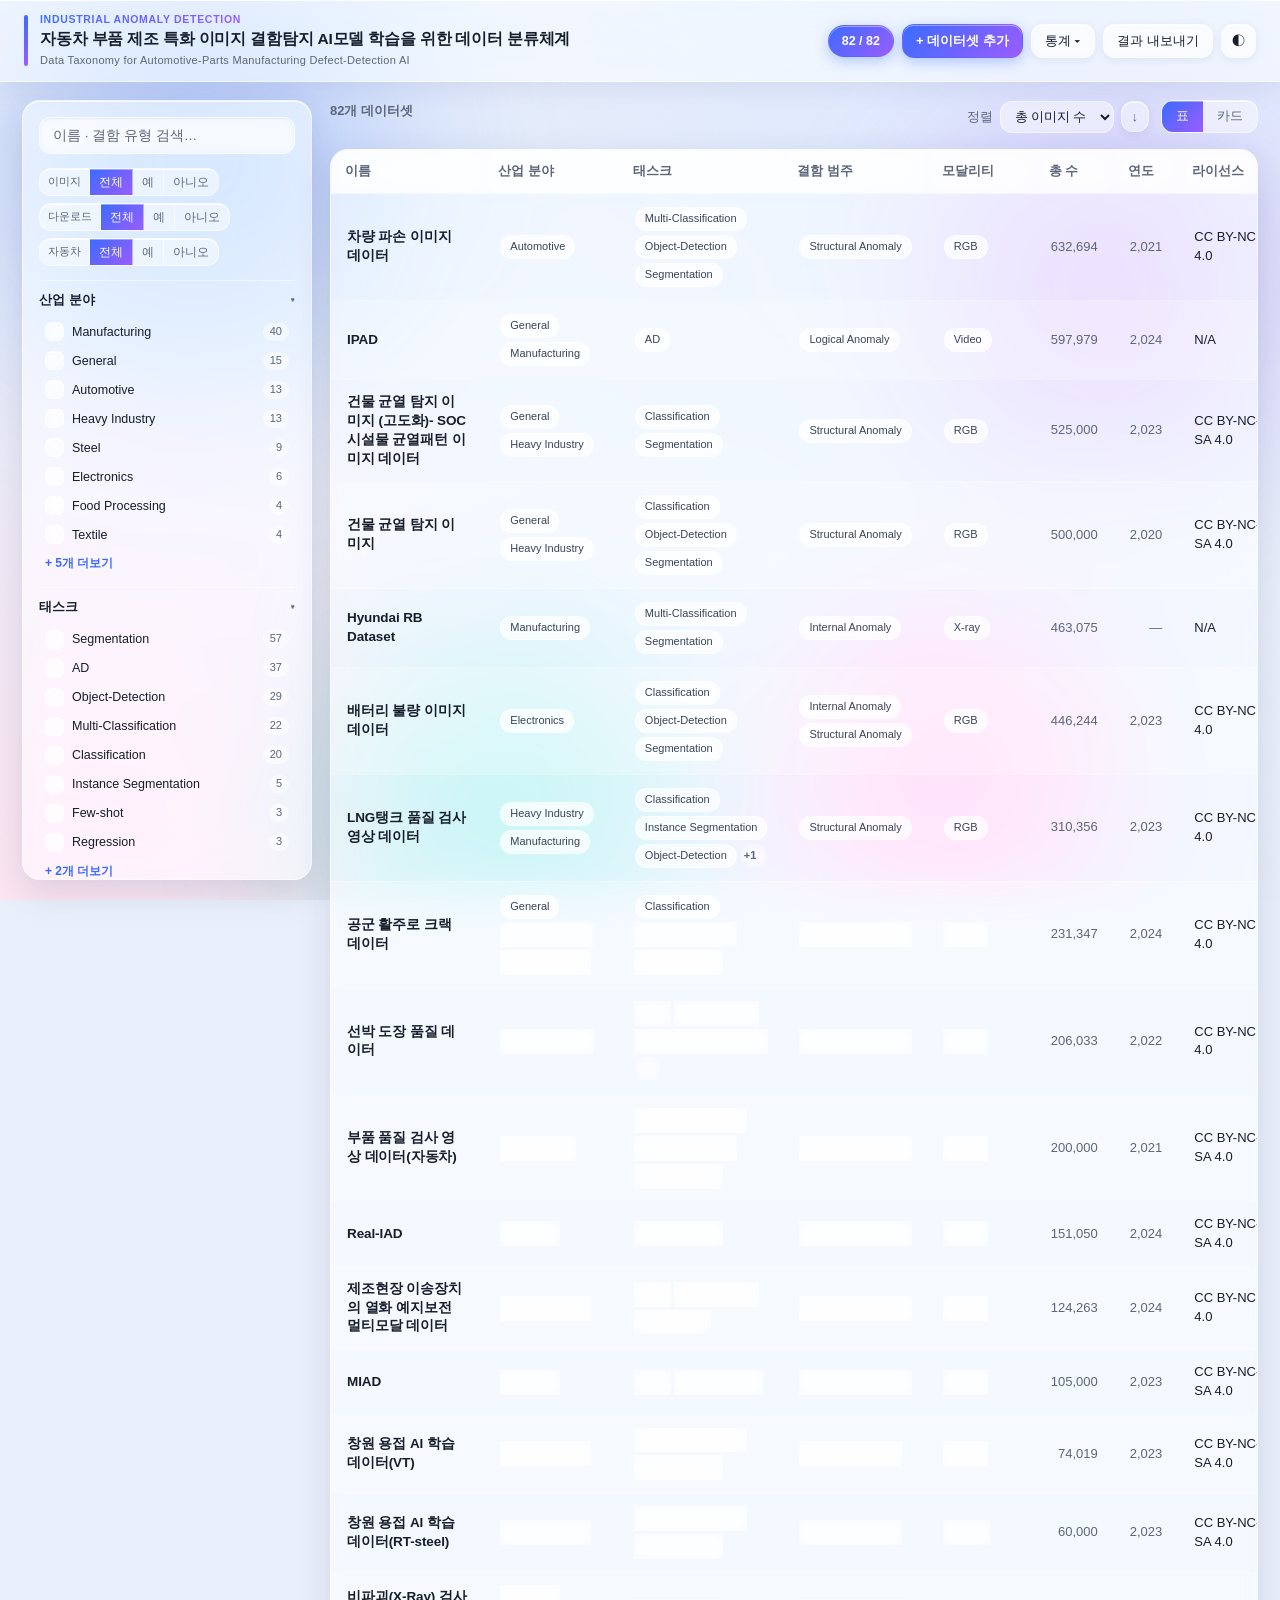
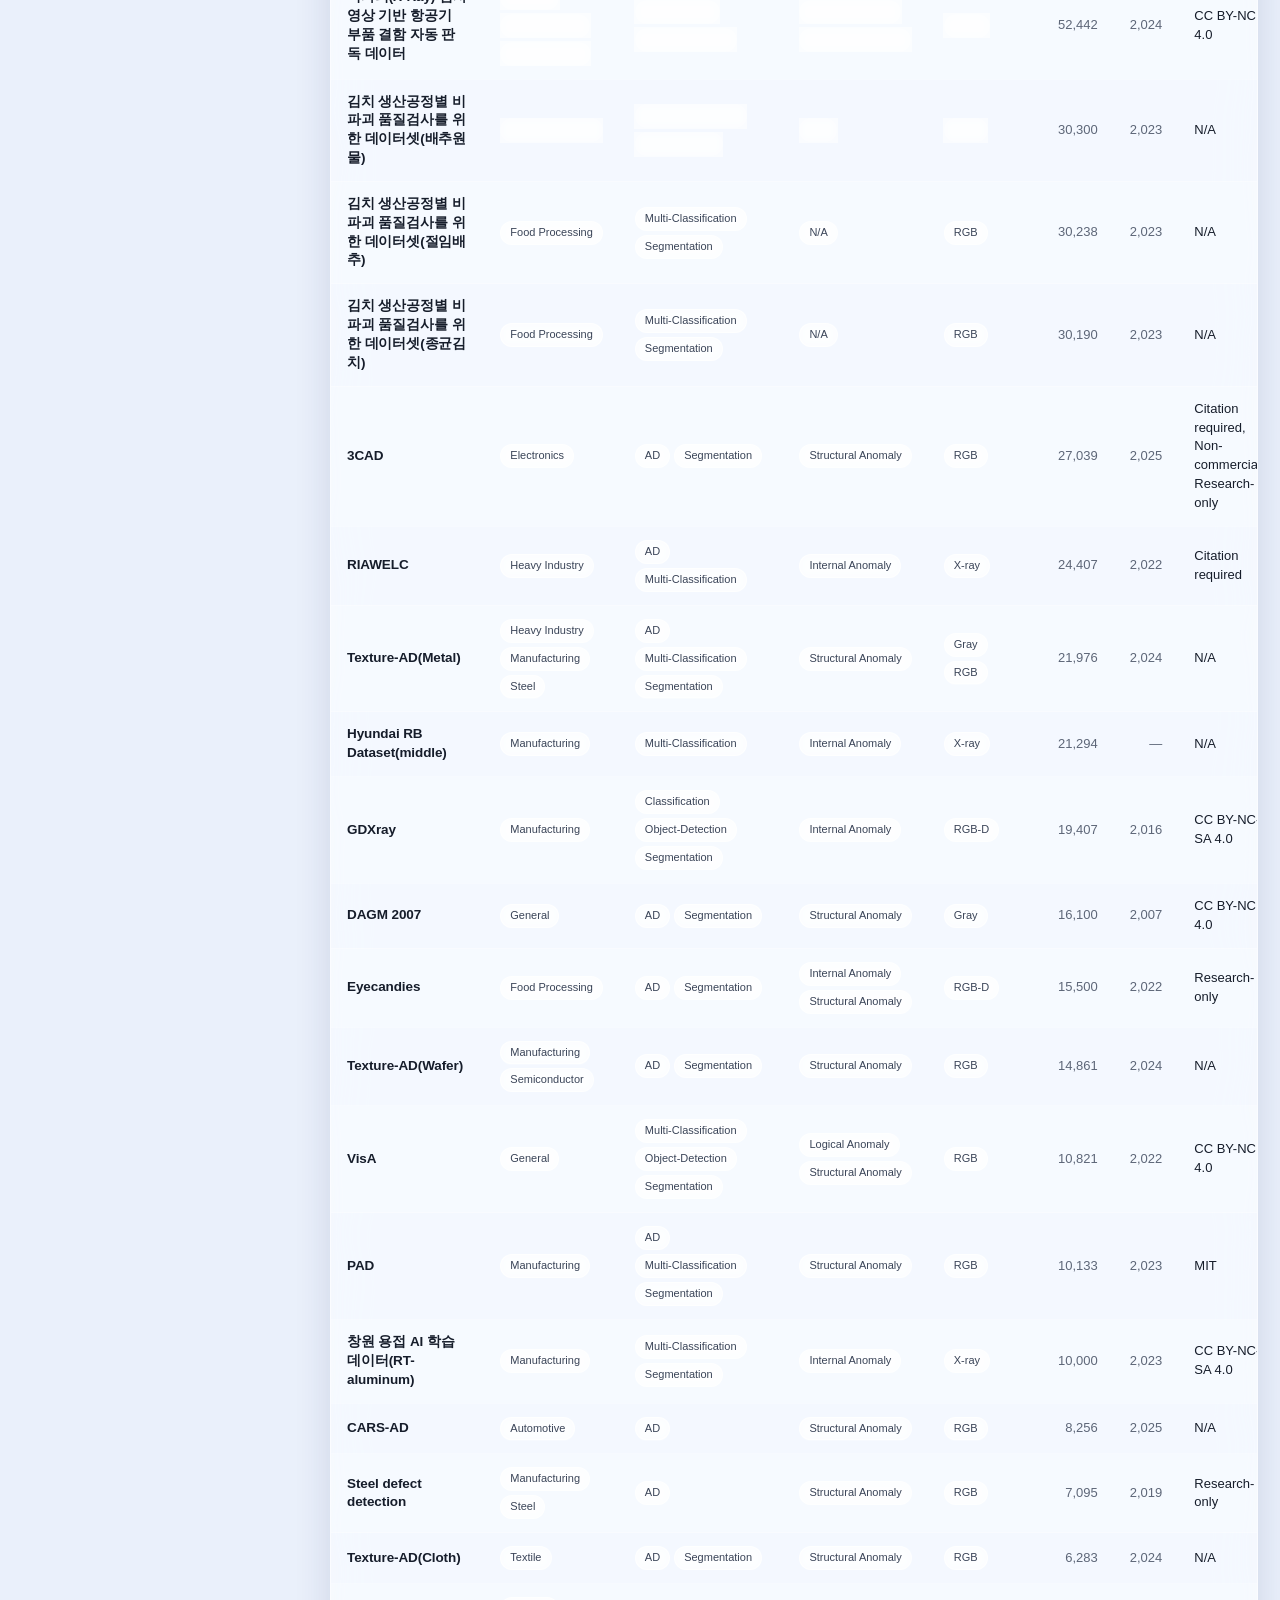
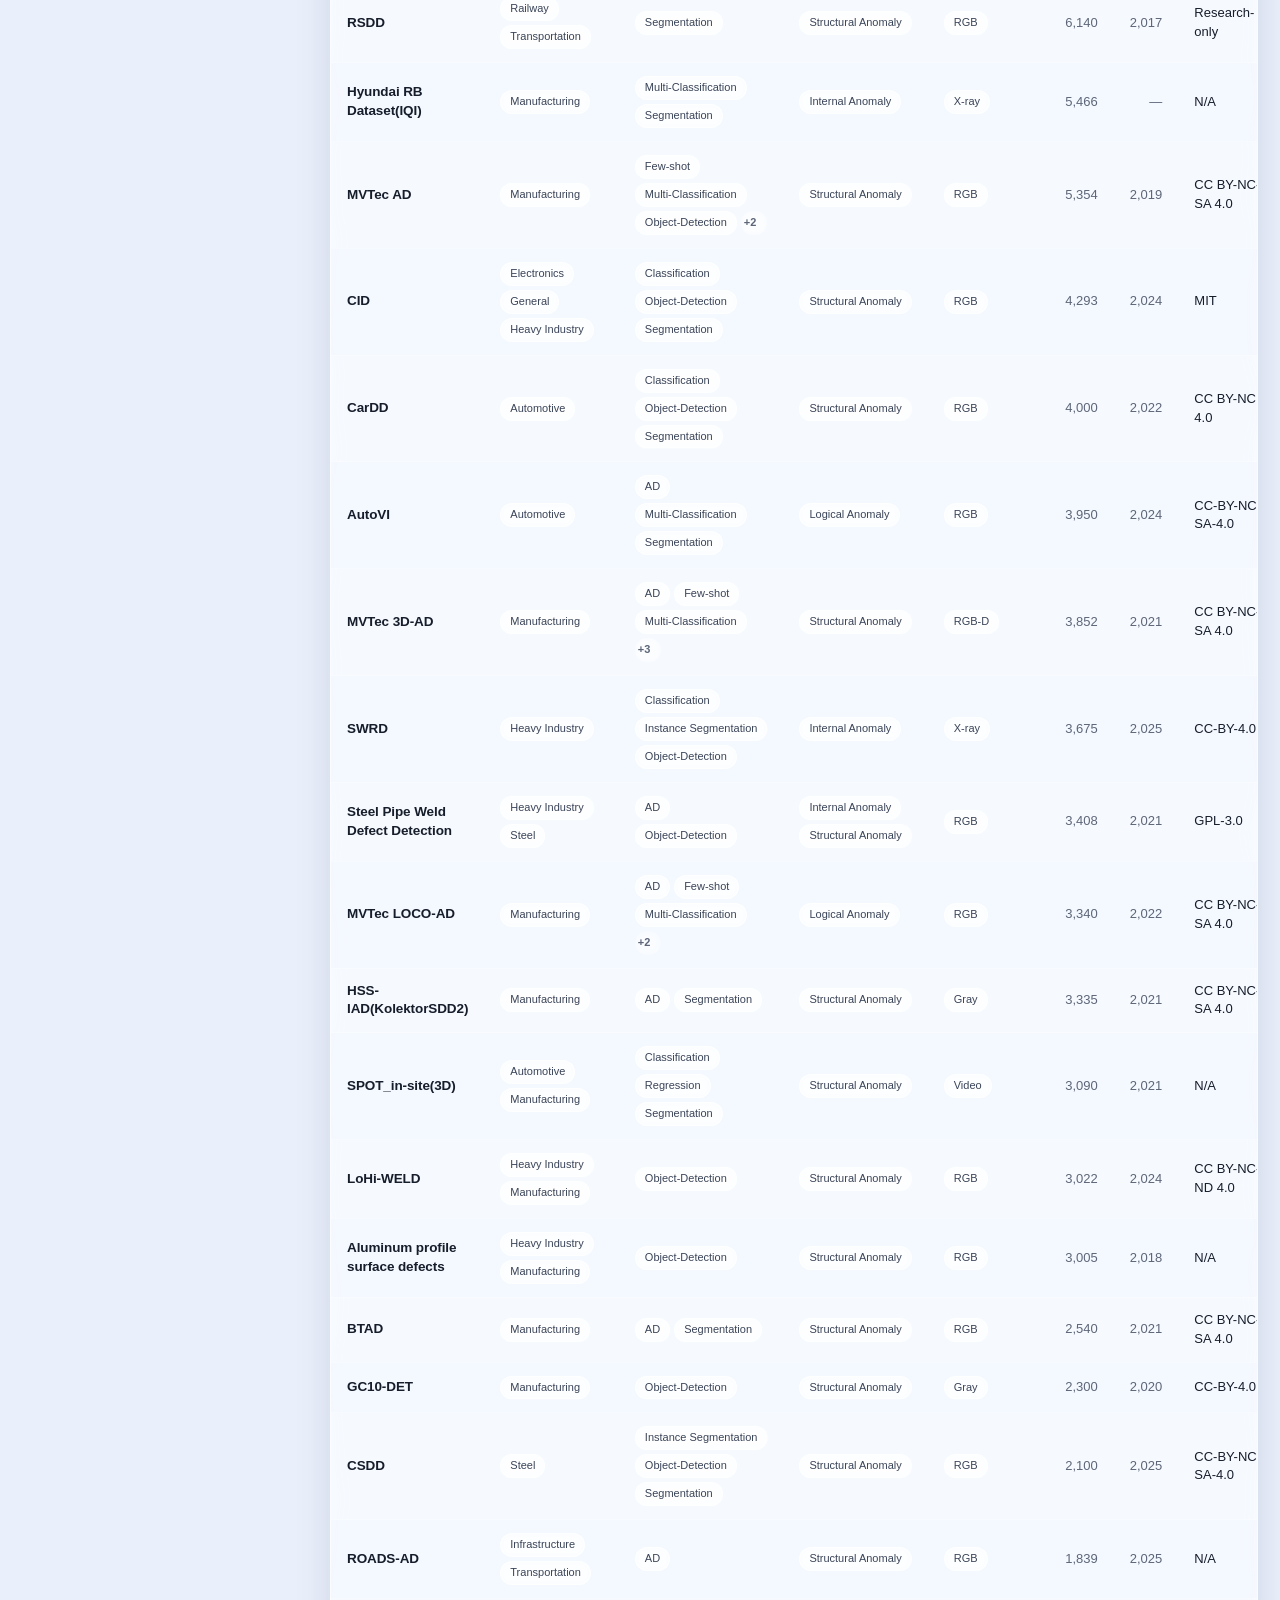
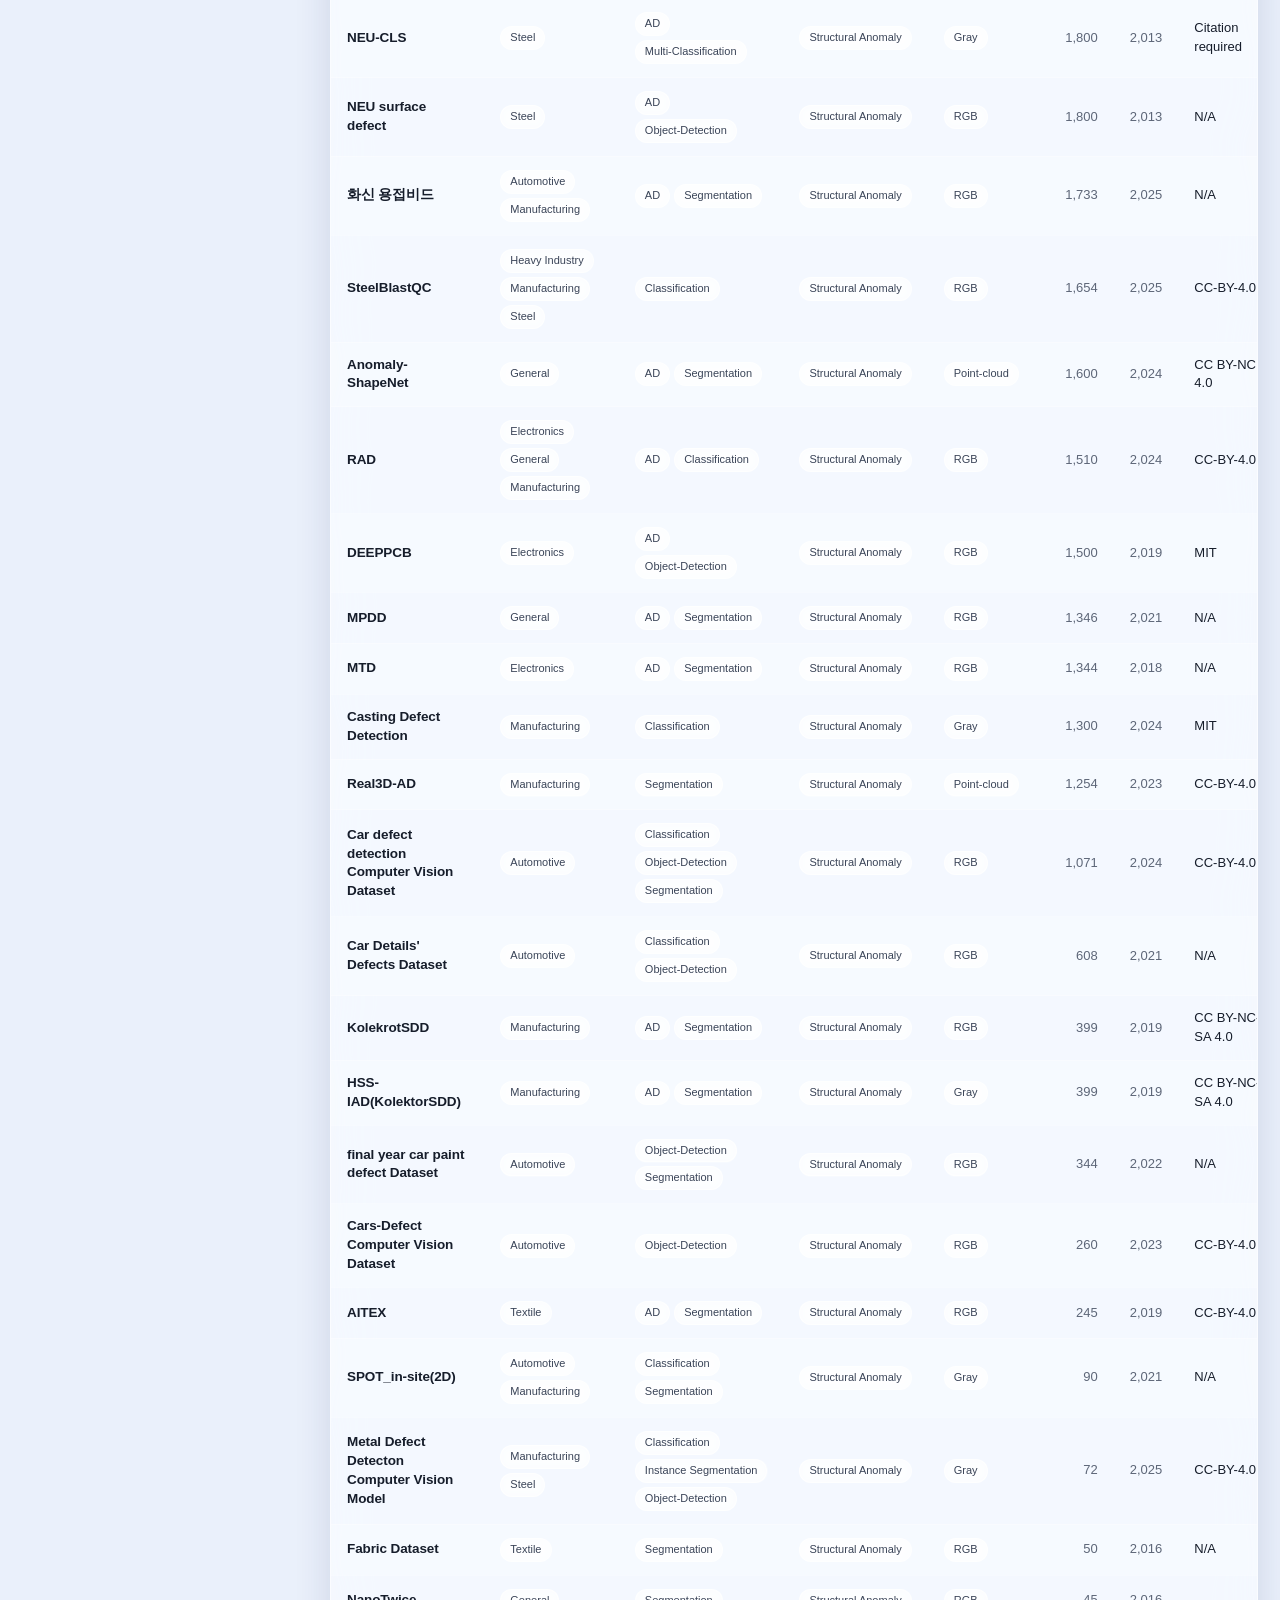
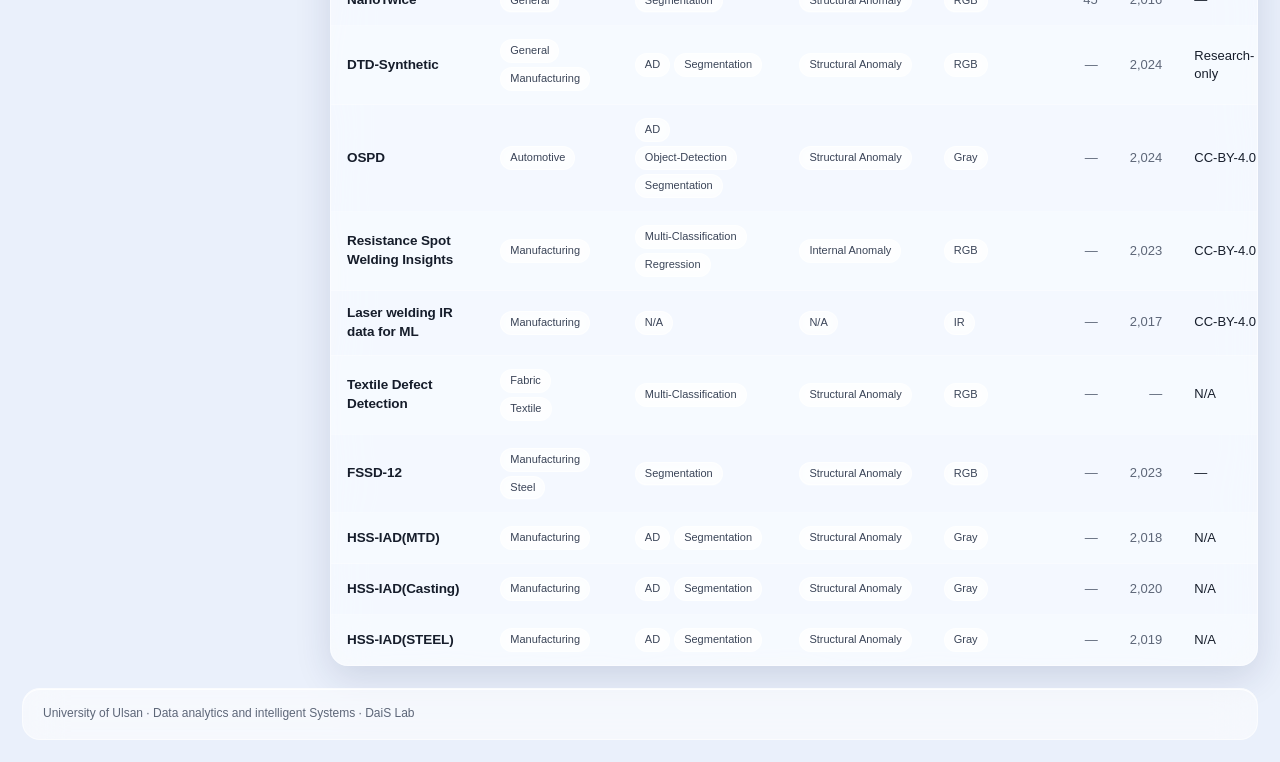
==== standalone.html @ 8a875206 "design: 헤더·배지·표·사이드바 디자인 다듬기 - 헤더: eyebrow 라벨("Industrial Anomaly Detection") + 좌측 그라데이션 액센트 바 + 타이포" ====
<!DOCTYPE html>
<html lang="ko">
<head>
  <meta charset="UTF-8" />
  <meta name="viewport" content="width=device-width, initial-scale=1.0" />
  <title>자동차 부품 제조 결함탐지 데이터 분류체계 · DaiS Lab</title>
  <meta name="description" content="자동차 부품 제조 특화 이미지 결함탐지 AI모델 학습을 위한 데이터 분류체계" />
  <style>
/* ============================================================
 *  Liquid Glass 디자인 시스템
 *  - 반투명 유리(blur+saturate) + 스페큘러 테두리 + 깊이 그림자
 *  - 컬러풀 오로라 배경 위에서 굴절감이 살아남
 *  - 굴절(SVG displacement)은 Chromium 한정 .refraction 으로 점진 향상
 * ============================================================ */

/* ---------------- 테마 토큰 ---------------- */
:root {
  --text: #161d2b;
  --text-dim: #5d6678;
  --accent: #3b6cff;
  --accent-2: #9b5cff;
  --accent-soft: rgba(59, 108, 255, .14);

  /* 유리 재질 */
  --glass-bg: rgba(255, 255, 255, .55);
  --glass-bg-strong: rgba(255, 255, 255, .72);
  --glass-brd: rgba(255, 255, 255, .55);
  --glass-rim: rgba(255, 255, 255, .9);      /* 상단 스페큘러 */
  --glass-shadow: 0 12px 36px rgba(28, 40, 90, .14);
  --glass-shadow-lg: 0 24px 70px rgba(28, 40, 90, .22);
  --blur: 20px;
  --sat: 180%;

  /* 칩/제어 */
  --chip-bg: rgba(255, 255, 255, .5);
  --chip-brd: rgba(255, 255, 255, .65);
  --chip-text: #3a4458;
  --control-bg: rgba(255, 255, 255, .45);

  --radius: 18px;
  --radius-sm: 12px;
  --radius-pill: 999px;

  /* 배경 그라데이션 베이스 */
  --bg-base: #eaf0fb;
}

[data-theme="dark"] {
  --text: #eaf1fb;
  --text-dim: #a3b0c4;
  --accent: #6f9bff;
  --accent-2: #b98cff;
  --accent-soft: rgba(111, 155, 255, .18);

  --glass-bg: rgba(255, 255, 255, .07);
  --glass-bg-strong: rgba(28, 36, 52, .55);
  --glass-brd: rgba(255, 255, 255, .14);
  --glass-rim: rgba(255, 255, 255, .22);
  --glass-shadow: 0 14px 40px rgba(0, 0, 0, .5);
  --glass-shadow-lg: 0 28px 80px rgba(0, 0, 0, .6);
  --blur: 22px;
  --sat: 160%;

  --chip-bg: rgba(255, 255, 255, .08);
  --chip-brd: rgba(255, 255, 255, .16);
  --chip-text: #cdd8e8;
  --control-bg: rgba(255, 255, 255, .06);

  --bg-base: #070b14;
}

* { box-sizing: border-box; }
html, body { margin: 0; padding: 0; }
body {
  min-height: 100vh;
  color: var(--text);
  background: var(--bg-base);
  font-family: -apple-system, BlinkMacSystemFont, "SF Pro Text", "Segoe UI",
               "Apple SD Gothic Neo", "Pretendard", "Noto Sans KR", Roboto, sans-serif;
  font-size: 14px;
  line-height: 1.45;
  -webkit-font-smoothing: antialiased;
}
button { font-family: inherit; cursor: pointer; color: inherit; }
a { color: var(--accent); text-decoration: none; }
a:hover { text-decoration: underline; }
.hidden { display: none !important; }
.svg-defs { position: absolute; width: 0; height: 0; pointer-events: none; }

/* ---------------- 오로라 배경 ---------------- */
.bg-aurora {
  position: fixed; inset: 0; z-index: -2; overflow: hidden;
  background:
    radial-gradient(120% 120% at 80% 0%, #dfe9ff 0%, transparent 55%),
    radial-gradient(120% 120% at 0% 100%, #ffe6f3 0%, transparent 55%),
    var(--bg-base);
}
[data-theme="dark"] .bg-aurora {
  background:
    radial-gradient(120% 120% at 80% 0%, #16224a 0%, transparent 55%),
    radial-gradient(120% 120% at 0% 100%, #2a1340 0%, transparent 55%),
    var(--bg-base);
}
.blob {
  position: absolute; border-radius: 50%; filter: blur(60px);
  opacity: .55; mix-blend-mode: normal; will-change: transform;
}
[data-theme="dark"] .blob { opacity: .45; filter: blur(70px); }
.blob.b1 { width: 46vw; height: 46vw; left: -8vw; top: -10vw;  background: radial-gradient(circle, #6f9bff, transparent 70%); animation: drift1 26s ease-in-out infinite; }
.blob.b2 { width: 40vw; height: 40vw; right: -6vw; top: 4vh;   background: radial-gradient(circle, #b98cff, transparent 70%); animation: drift2 32s ease-in-out infinite; }
.blob.b3 { width: 42vw; height: 42vw; left: 18vw; bottom: -14vw; background: radial-gradient(circle, #4fd6c8, transparent 70%); animation: drift3 30s ease-in-out infinite; }
.blob.b4 { width: 36vw; height: 36vw; right: 8vw; bottom: -8vw; background: radial-gradient(circle, #ff8fc8, transparent 70%); animation: drift1 36s ease-in-out infinite reverse; }
.bg-grain {
  position: absolute; inset: 0; opacity: .035; pointer-events: none;
  background-image: url("data:image/svg+xml,%3Csvg xmlns='http://www.w3.org/2000/svg' width='160' height='160'%3E%3Cfilter id='n'%3E%3CfeTurbulence type='fractalNoise' baseFrequency='0.9' numOctaves='2'/%3E%3C/filter%3E%3Crect width='100%25' height='100%25' filter='url(%23n)'/%3E%3C/svg%3E");
}
@keyframes drift1 { 0%,100%{ transform: translate(0,0) scale(1);} 50%{ transform: translate(6vw,4vh) scale(1.08);} }
@keyframes drift2 { 0%,100%{ transform: translate(0,0) scale(1);} 50%{ transform: translate(-5vw,5vh) scale(1.1);} }
@keyframes drift3 { 0%,100%{ transform: translate(0,0) scale(1);} 50%{ transform: translate(4vw,-5vh) scale(1.06);} }

/* ---------------- 유리 유틸 (재사용) ---------------- */
.glass {
  background: var(--glass-bg);
  -webkit-backdrop-filter: blur(var(--blur)) saturate(var(--sat));
  backdrop-filter: blur(var(--blur)) saturate(var(--sat));
  border: 1px solid var(--glass-brd);
  box-shadow: var(--glass-shadow), inset 0 1px 0 var(--glass-rim), inset 0 0 0 1px rgba(255,255,255,.04);
}
/* Chromium 한정 굴절 향상 */
.refraction .topbar,
.refraction .sidebar,
.refraction .stats,
.refraction .table-wrap,
.refraction .card,
.refraction .modal-panel {
  backdrop-filter: blur(var(--blur)) saturate(var(--sat)) url(#glass-refraction);
}

/* ---------------- 상단바 ---------------- */
.topbar {
  position: sticky; top: 0; z-index: 30;
  display: flex; align-items: center; justify-content: space-between;
  padding: 12px 24px;
  background: var(--glass-bg);
  -webkit-backdrop-filter: blur(var(--blur)) saturate(var(--sat));
  backdrop-filter: blur(var(--blur)) saturate(var(--sat));
  border-bottom: 1px solid var(--glass-brd);
  box-shadow: 0 6px 24px rgba(28,40,90,.08), inset 0 1px 0 var(--glass-rim);
}
.brand { position: relative; min-width: 0; max-width: 60%; padding: 1px 20px 1px 16px; display: flex; flex-direction: column; gap: 3px; }
.brand::before { content: ""; position: absolute; left: 0; top: 3px; bottom: 3px; width: 3.5px; border-radius: 4px; background: linear-gradient(180deg, var(--accent), var(--accent-2)); }
.eyebrow {
  width: max-content; max-width: 100%; font-size: 10.5px; font-weight: 700; letter-spacing: .7px; line-height: 1.2; text-transform: uppercase;
  background: linear-gradient(135deg, var(--accent), var(--accent-2));
  -webkit-background-clip: text; background-clip: text; -webkit-text-fill-color: transparent; color: transparent;
}
.brand h1 { margin: 0; font-size: 15.5px; letter-spacing: -.2px; font-weight: 700; line-height: 1.35; }
.brand .sub { font-size: 11px; color: var(--text-dim); letter-spacing: .3px; }
.top-actions { display: flex; align-items: center; gap: 8px; flex-wrap: wrap; justify-content: flex-end; }

/* 카운트 배지 — '+ 데이터셋 추가' 버튼과 동일한 그라데이션 */
.badge {
  background: linear-gradient(135deg, var(--accent), var(--accent-2));
  border: 1px solid transparent;
  color: #fff; font-weight: 700; padding: 6px 13px; border-radius: var(--radius-pill);
  font-size: 12.5px; font-variant-numeric: tabular-nums; white-space: nowrap;
  box-shadow: 0 4px 14px rgba(59,108,255,.35), inset 0 1px 0 rgba(255,255,255,.4);
}

/* 유리 버튼 */
.ghost {
  background: var(--control-bg);
  -webkit-backdrop-filter: blur(8px) saturate(160%);
  backdrop-filter: blur(8px) saturate(160%);
  border: 1px solid var(--glass-brd);
  padding: 7px 13px; border-radius: var(--radius-sm); font-size: 13px; white-space: nowrap;
  box-shadow: inset 0 1px 0 var(--glass-rim), 0 2px 8px rgba(28,40,90,.08);
  transition: transform .12s ease, background .15s ease, box-shadow .15s ease;
}
.ghost:hover { background: var(--glass-bg-strong); transform: translateY(-1px); }
.ghost:active { transform: translateY(0); }
.ghost.icon { padding: 7px 10px; }

/* ---------------- 통계 패널 ---------------- */
.stats {
  margin: 14px 22px 0; padding: 18px 20px; border-radius: var(--radius);
  background: var(--glass-bg);
  -webkit-backdrop-filter: blur(var(--blur)) saturate(var(--sat));
  backdrop-filter: blur(var(--blur)) saturate(var(--sat));
  border: 1px solid var(--glass-brd);
  box-shadow: var(--glass-shadow), inset 0 1px 0 var(--glass-rim);
  display: grid; grid-template-columns: repeat(auto-fit, minmax(240px, 1fr)); gap: 20px;
}
.stat-card h3 { margin: 0 0 10px; font-size: 12.5px; color: var(--text-dim); font-weight: 700; }
.bar-row { display: grid; grid-template-columns: 96px 1fr 34px; gap: 8px; align-items: center; margin: 4px 0; }
.bar-row .lbl { font-size: 11.5px; color: var(--text-dim); text-align: right; overflow: hidden; text-overflow: ellipsis; white-space: nowrap; }
.bar-track { background: var(--control-bg); border-radius: var(--radius-pill); height: 13px; overflow: hidden; box-shadow: inset 0 1px 2px rgba(0,0,0,.12); }
.bar-fill { height: 100%; border-radius: var(--radius-pill); background: linear-gradient(90deg, var(--accent), var(--accent-2)); box-shadow: 0 0 10px rgba(59,108,255,.4); }
.bar-row .val { font-size: 11.5px; font-variant-numeric: tabular-nums; text-align: right; }

/* ---------------- 레이아웃 ---------------- */
.layout { display: grid; grid-template-columns: 290px 1fr; align-items: start; gap: 18px; padding: 18px 22px; }
.sidebar {
  position: sticky; top: 100px; max-height: calc(100vh - 120px); overflow-y: auto;
  padding: 16px; border-radius: var(--radius);
  background: var(--glass-bg);
  -webkit-backdrop-filter: blur(var(--blur)) saturate(var(--sat));
  backdrop-filter: blur(var(--blur)) saturate(var(--sat));
  border: 1px solid var(--glass-brd);
  box-shadow: var(--glass-shadow), inset 0 1px 0 var(--glass-rim);
}
.sidebar::-webkit-scrollbar { width: 8px; }
.sidebar::-webkit-scrollbar-thumb { background: var(--chip-brd); border-radius: 8px; }
.content { min-width: 0; }

/* ---------------- 검색 / 사이드바 ---------------- */
.search-wrap input {
  width: 100%; padding: 10px 13px; border: 1px solid var(--glass-brd);
  border-radius: var(--radius-sm); background: var(--control-bg); color: var(--text); font-size: 13.5px;
  -webkit-backdrop-filter: blur(6px); backdrop-filter: blur(6px);
  box-shadow: inset 0 1px 2px rgba(0,0,0,.06);
}
.search-wrap input::placeholder { color: var(--text-dim); }
.search-wrap input:focus { outline: none; border-color: var(--accent); box-shadow: 0 0 0 3px var(--accent-soft); }

.bool-filters { display: flex; flex-wrap: wrap; gap: 7px; margin: 14px 0; }
.tristate {
  display: inline-flex; align-items: stretch; border-radius: var(--radius-sm); overflow: hidden;
  border: 1px solid var(--glass-brd); background: var(--control-bg);
  box-shadow: inset 0 1px 0 var(--glass-rim);
}
.tristate > span { font-size: 11px; color: var(--text-dim); padding: 5px 8px; display: flex; align-items: center; border-right: 1px solid var(--glass-brd); }
.tristate button { border: 0; background: transparent; padding: 5px 9px; font-size: 11.5px; color: var(--text-dim); border-right: 1px solid var(--glass-brd); transition: background .15s; }
.tristate button:last-child { border-right: 0; }
.tristate button:hover { background: var(--glass-bg-strong); }
.tristate button.on { background: linear-gradient(135deg, var(--accent), var(--accent-2)); color: #fff; box-shadow: inset 0 1px 0 rgba(255,255,255,.4); }

.facet { border-top: 1px solid var(--glass-brd); padding: 10px 0; }
.facet > summary { cursor: pointer; font-weight: 700; font-size: 12.5px; letter-spacing: .2px; list-style: none; display: flex; justify-content: space-between; align-items: center; }
.facet > summary::-webkit-details-marker { display: none; }
.facet > summary .chev { color: var(--text-dim); font-size: 11px; transition: transform .15s; }
.facet[open] > summary .chev { transform: rotate(90deg); }
.facet .opts { margin-top: 9px; display: flex; flex-direction: column; gap: 2px; }
.opt { display: flex; align-items: center; gap: 8px; font-size: 12.5px; padding: 4px 6px; border-radius: 8px; cursor: pointer; transition: background .12s; }
.opt:hover { background: var(--glass-bg-strong); }
/* 둥근 유리 체크박스 */
.opt input[type="checkbox"] {
  appearance: none; -webkit-appearance: none; margin: 0;
  width: 19px; height: 19px; flex: 0 0 19px; border-radius: 7px;
  border: 1px solid var(--chip-brd); background: var(--control-bg);
  -webkit-backdrop-filter: blur(4px); backdrop-filter: blur(4px);
  box-shadow: inset 0 1px 0 var(--glass-rim);
  display: inline-grid; place-content: center; cursor: pointer;
  transition: background .15s ease, border-color .15s ease, transform .1s ease;
}
.opt input[type="checkbox"]:hover { border-color: color-mix(in srgb, var(--accent) 50%, var(--chip-brd)); }
.opt input[type="checkbox"]::after {
  content: ""; width: 5px; height: 9px; margin-top: -2px;
  border: solid #fff; border-width: 0 2px 2px 0; transform: rotate(45deg) scale(0);
  transition: transform .14s cubic-bezier(.2,.8,.3,1.4);
}
.opt input[type="checkbox"]:checked {
  background: linear-gradient(135deg, var(--accent), var(--accent-2));
  border-color: transparent; box-shadow: 0 2px 8px rgba(59,108,255,.4), inset 0 1px 0 rgba(255,255,255,.4);
}
.opt input[type="checkbox"]:checked::after { transform: rotate(45deg) scale(1); }
.opt input[type="checkbox"]:focus-visible { outline: 2px solid var(--accent); outline-offset: 2px; }
.opt .oc { margin-left: auto; color: var(--text-dim); font-size: 11px; font-variant-numeric: tabular-nums; background: var(--chip-bg); padding: 1px 7px; border-radius: var(--radius-pill); }
.opt.zero { opacity: .4; }
.more { background: none; border: 0; color: var(--accent); font-size: 12px; padding: 5px 6px; text-align: left; font-weight: 600; }
.reset {
  width: 100%; margin-top: 16px; padding: 10px; border: 1px solid var(--glass-brd);
  background: var(--control-bg); color: var(--text); border-radius: var(--radius-sm); font-size: 13px; font-weight: 600;
  box-shadow: inset 0 1px 0 var(--glass-rim); transition: background .15s;
}
.reset:hover { background: var(--glass-bg-strong); }

/* ---------------- 툴바 ---------------- */
.toolbar { display: flex; justify-content: space-between; align-items: flex-start; gap: 14px; margin-bottom: 16px; flex-wrap: wrap; }
.result-info { font-size: 13px; color: var(--text-dim); font-weight: 600; }
.active-filters { display: flex; flex-wrap: wrap; gap: 6px; margin-top: 8px; }
.afilter {
  background: var(--accent-soft); color: var(--accent); font-size: 11.5px; padding: 4px 10px;
  border-radius: var(--radius-pill); display: inline-flex; gap: 5px; align-items: center; cursor: pointer;
  border: 1px solid color-mix(in srgb, var(--accent) 25%, transparent); transition: filter .15s;
}
.afilter b { font-weight: 700; }
.afilter:hover { filter: brightness(.95); }
.toolbar-right { display: flex; align-items: center; gap: 12px; flex-wrap: wrap; }
.sort { font-size: 12.5px; color: var(--text-dim); display: flex; align-items: center; gap: 7px; }
.sort select {
  padding: 7px 10px; border: 1px solid var(--glass-brd); border-radius: var(--radius-sm);
  background: var(--control-bg); color: var(--text); font-size: 12.5px;
  -webkit-backdrop-filter: blur(6px); backdrop-filter: blur(6px);
}
.view-toggle {
  display: inline-flex; border-radius: var(--radius-sm); overflow: hidden;
  border: 1px solid var(--glass-brd); background: var(--control-bg);
  box-shadow: inset 0 1px 0 var(--glass-rim);
}
.view-toggle button { border: 0; background: transparent; padding: 7px 14px; font-size: 12.5px; color: var(--text-dim); transition: background .15s; }
.view-toggle button.active { background: linear-gradient(135deg, var(--accent), var(--accent-2)); color: #fff; box-shadow: inset 0 1px 0 rgba(255,255,255,.4); }

/* ---------------- 표 ---------------- */
.table-wrap {
  overflow-x: auto; border-radius: var(--radius);
  background: var(--glass-bg);
  -webkit-backdrop-filter: blur(var(--blur)) saturate(var(--sat));
  backdrop-filter: blur(var(--blur)) saturate(var(--sat));
  border: 1px solid var(--glass-brd);
  box-shadow: var(--glass-shadow), inset 0 1px 0 var(--glass-rim);
}
table { border-collapse: collapse; width: 100%; font-size: 13px; }
thead th {
  text-align: left; padding: 12px 14px; color: var(--text-dim); font-weight: 700; white-space: nowrap;
  background: var(--glass-bg-strong);
  -webkit-backdrop-filter: blur(10px); backdrop-filter: blur(10px);
  border-bottom: 1px solid var(--glass-brd); position: sticky; top: 0; z-index: 1;
}
tbody td { padding: 13px 16px; border-bottom: 1px solid color-mix(in srgb, var(--glass-brd) 55%, transparent); vertical-align: middle; }
tbody tr { cursor: pointer; transition: background .12s; }
tbody tr:nth-child(even) { background: color-mix(in srgb, var(--glass-bg-strong) 28%, transparent); }
tbody tr:hover { background: var(--glass-bg-strong); }
tbody tr:hover td:first-child { box-shadow: inset 3px 0 0 var(--accent); }   /* 좌측 액센트 바 */
tbody tr:last-child td { border-bottom: 0; }
td.num { text-align: right; font-variant-numeric: tabular-nums; color: var(--text-dim); }

/* 데이터셋 이름 — 글래스 톤에 맞춘 클릭형 타이틀 */
td.name { max-width: 230px; }
.ds-name { font-weight: 600; font-size: 13.5px; letter-spacing: -.1px; line-height: 1.3; color: var(--text); transition: color .12s; }
tbody tr:hover .ds-name { color: var(--accent); }
tbody tr:hover .ds-name::after { content: " ›"; color: var(--accent); font-weight: 700; }

.cell-chips { display: flex; flex-wrap: wrap; gap: 4px; max-width: 280px; }

/* ---------------- 칩 ---------------- */
.chip {
  background: var(--chip-bg); color: var(--chip-text); font-size: 11px; padding: 3px 9px;
  border-radius: var(--radius-pill); white-space: nowrap; border: 1px solid var(--chip-brd);
  -webkit-backdrop-filter: blur(4px); backdrop-filter: blur(4px);
}
.chip.dim { opacity: .85; }
.chip.more { background: transparent; border-color: transparent; color: var(--text-dim); font-weight: 600; padding-left: 2px; }

/* ---------------- 카드 ---------------- */
.cards { display: grid; grid-template-columns: repeat(auto-fill, minmax(290px, 1fr)); gap: 16px; }
.card {
  position: relative; overflow: hidden; padding: 16px; border-radius: var(--radius); cursor: pointer;
  background: var(--glass-bg);
  -webkit-backdrop-filter: blur(var(--blur)) saturate(var(--sat));
  backdrop-filter: blur(var(--blur)) saturate(var(--sat));
  border: 1px solid var(--glass-brd);
  box-shadow: var(--glass-shadow), inset 0 1px 0 var(--glass-rim);
  transition: transform .16s ease, box-shadow .16s ease, border-color .16s ease;
}
/* 포인터 추종 스페큘러 (JS가 --mx/--my 설정) */
.card::before {
  content: ""; position: absolute; inset: 0; pointer-events: none; opacity: 0; transition: opacity .2s;
  background: radial-gradient(220px circle at var(--mx, 50%) var(--my, 0%), rgba(255,255,255,.5), transparent 60%);
}
.card:hover { transform: translateY(-3px); box-shadow: var(--glass-shadow-lg), inset 0 1px 0 var(--glass-rim); border-color: color-mix(in srgb, var(--accent) 40%, var(--glass-brd)); }
.card:hover::before { opacity: 1; }
.card h3 { margin: 0 0 4px; font-size: 15.5px; font-weight: 700; }
.card .meta { font-size: 11.5px; color: var(--text-dim); margin-bottom: 11px; }
.card .row { display: flex; flex-wrap: wrap; gap: 4px; margin-bottom: 6px; }
.card .stat { display: flex; gap: 16px; font-size: 12px; color: var(--text-dim); margin-top: 10px; border-top: 1px solid var(--glass-brd); padding-top: 10px; }
.card .stat b { color: var(--text); font-variant-numeric: tabular-nums; }

.empty {
  text-align: center; padding: 70px 20px; color: var(--text-dim); border-radius: var(--radius);
  background: var(--glass-bg); border: 1px solid var(--glass-brd);
  -webkit-backdrop-filter: blur(var(--blur)); backdrop-filter: blur(var(--blur));
}

/* ---------------- 모달 ---------------- */
.modal { position: fixed; inset: 0; z-index: 60; display: flex; align-items: center; justify-content: center; padding: 24px; }
.modal-backdrop { position: absolute; inset: 0; background: rgba(8,12,22,.45); -webkit-backdrop-filter: blur(6px); backdrop-filter: blur(6px); }
.modal-panel {
  position: relative; border-radius: 24px; max-width: 780px; width: 100%; max-height: 86vh; overflow-y: auto; padding: 24px 26px;
  background: var(--glass-bg-strong);
  -webkit-backdrop-filter: blur(30px) saturate(190%); backdrop-filter: blur(30px) saturate(190%);
  border: 1px solid var(--glass-brd);
  box-shadow: var(--glass-shadow-lg), inset 0 1px 0 var(--glass-rim);
}
.modal-panel h2 { margin: 0 0 2px; font-size: 21px; font-weight: 700; }
.modal-head { display: flex; justify-content: space-between; align-items: flex-start; gap: 12px; margin-bottom: 16px; }
.modal-head .meta { font-size: 12px; color: var(--text-dim); }
.modal-close { border: 1px solid var(--glass-brd); background: var(--control-bg); border-radius: var(--radius-pill); width: 34px; height: 34px; font-size: 16px; color: var(--text-dim); box-shadow: inset 0 1px 0 var(--glass-rim); }
.modal-close:hover { background: var(--glass-bg-strong); }
/* 핵심 지표 타일 */
.stat-tiles { display: grid; grid-template-columns: repeat(auto-fit, minmax(110px, 1fr)); gap: 10px; margin: 4px 0 22px; }
.stat-tile {
  padding: 14px 14px 12px; border-radius: var(--radius-sm); text-align: left;
  background: var(--control-bg); border: 1px solid var(--glass-brd);
  box-shadow: inset 0 1px 0 var(--glass-rim);
}
.stat-tile .st-val { font-size: 21px; font-weight: 700; letter-spacing: -.5px; font-variant-numeric: tabular-nums; }
.stat-tile .st-lbl { font-size: 11.5px; color: var(--text-dim); margin-top: 3px; }

/* 그룹 섹션 */
.modal-section { margin-top: 22px; }
.modal-section + .modal-section { padding-top: 20px; border-top: 1px solid var(--glass-brd); }
.ms-title { margin: 0 0 14px; font-size: 12px; font-weight: 700; letter-spacing: .6px; text-transform: uppercase; color: var(--accent); }

.dl { display: grid; grid-template-columns: 132px 1fr; gap: 14px 20px; align-items: start; }
.dl dt { color: var(--text-dim); font-size: 12.5px; padding-top: 2px; }
.dl dd { margin: 0; font-size: 13.5px; display: flex; flex-wrap: wrap; gap: 5px; align-items: center; }
.modal-desc { margin: 16px 0 4px; padding: 14px; background: var(--control-bg); border: 1px solid var(--glass-brd); border-radius: var(--radius-sm); font-size: 13px; color: var(--text-dim); }
.modal-link {
  display: inline-block; margin-top: 18px; color: #fff; padding: 10px 18px; border-radius: var(--radius-sm); font-size: 13px; font-weight: 600;
  background: linear-gradient(135deg, var(--accent), var(--accent-2));
  box-shadow: 0 6px 18px rgba(59,108,255,.4), inset 0 1px 0 rgba(255,255,255,.4);
}
.modal-link:hover { text-decoration: none; filter: brightness(1.06); }

/* ---------------- 푸터 ---------------- */
.foot { margin: 4px 22px 22px; padding: 16px 20px; color: var(--text-dim); font-size: 12px; border-radius: var(--radius); background: var(--glass-bg); border: 1px solid var(--glass-brd); -webkit-backdrop-filter: blur(var(--blur)); backdrop-filter: blur(var(--blur)); box-shadow: inset 0 1px 0 var(--glass-rim); }

/* ---------------- 추가 버튼 & 폼 ---------------- */
.ghost.primary {
  background: linear-gradient(135deg, var(--accent), var(--accent-2)); color: #fff; border-color: transparent;
  font-weight: 600; box-shadow: 0 4px 14px rgba(59,108,255,.35), inset 0 1px 0 rgba(255,255,255,.4);
}
.ghost.primary:hover { background: linear-gradient(135deg, var(--accent), var(--accent-2)); filter: brightness(1.06); }

.add-note { font-size: 12.5px; color: var(--text-dim); background: var(--control-bg); border: 1px solid var(--glass-brd); border-radius: var(--radius-sm); padding: 11px 13px; margin-bottom: 18px; line-height: 1.55; }
.form-grid { display: grid; grid-template-columns: 1fr 1fr; gap: 14px 18px; }
.field { display: flex; flex-direction: column; gap: 5px; min-width: 0; }
.field.wide { grid-column: 1 / -1; }
.field label { font-size: 12px; color: var(--text-dim); font-weight: 600; }
.field input, .field select, .field textarea {
  width: 100%; padding: 9px 11px; border: 1px solid var(--glass-brd); border-radius: var(--radius-sm);
  background: var(--control-bg); color: var(--text); font-size: 13px; font-family: inherit;
  -webkit-backdrop-filter: blur(6px); backdrop-filter: blur(6px);
}
.field input:focus, .field select:focus, .field textarea:focus { outline: none; border-color: var(--accent); box-shadow: 0 0 0 3px var(--accent-soft); }
.field textarea { resize: vertical; }
.sugg { display: flex; flex-wrap: wrap; gap: 4px; margin-top: 2px; }
.sugg-chip { font-size: 10.5px; color: var(--chip-text); background: var(--chip-bg); border: 1px solid var(--chip-brd); border-radius: var(--radius-pill); padding: 2px 8px; }
.sugg-chip:hover { border-color: var(--accent); color: var(--accent); }
.add-actions { display: flex; flex-wrap: wrap; gap: 10px; align-items: center; margin-top: 22px; padding-top: 18px; border-top: 1px solid var(--glass-brd); }
.add-actions .modal-link { margin-left: auto; }
.add-status { margin-top: 12px; font-size: 12.5px; min-height: 16px; }
.add-status.ok { color: #1f9d57; }
.add-status.warn { color: #d9534f; }
[data-theme="dark"] .add-status.ok { color: #4fd68a; }
[data-theme="dark"] .add-status.warn { color: #ff8a82; }

/* ---------------- 반응형 ---------------- */
@media (max-width: 920px) {
  .layout { grid-template-columns: 1fr; }
  .sidebar { position: static; max-height: none; }
}
@media (max-width: 768px) {
  /* 상단바: 제목 위 / 버튼 줄 아래로 세로 배치 */
  .topbar { flex-direction: column; align-items: stretch; gap: 10px; padding: 12px 16px; }
  .brand { max-width: none; padding-right: 0; }
  .brand h1 { font-size: 15px; }
  .brand .sub { font-size: 10.5px; }
  .top-actions { justify-content: flex-start; }
  /* 본문 여백 축소 */
  .layout { padding: 14px; gap: 14px; }
  .stats { margin: 12px 14px 0; padding: 14px; }
  .foot { margin: 4px 14px 22px; }
  .toolbar-right { width: 100%; justify-content: space-between; }
  /* 모달: 화면 꽉 차게 + 상세 1열 */
  .modal { padding: 12px; }
  .modal-panel { padding: 18px 16px; border-radius: 18px; }
  .dl { grid-template-columns: 1fr; gap: 2px 0; }
  .dl dt { padding-top: 10px; font-weight: 600; }
  /* 폼: 1열 */
  .form-grid { grid-template-columns: 1fr; }
}

/* ---------------- 접근성 ---------------- */
@media (prefers-reduced-motion: reduce) {
  .blob { animation: none !important; }
  * { transition: none !important; }
}
@media (prefers-reduced-transparency: reduce) {
  :root { --glass-bg: rgba(248,250,253,.96); --glass-bg-strong: rgba(255,255,255,.99); --control-bg: rgba(0,0,0,.04); --chip-bg: rgba(0,0,0,.05); }
  [data-theme="dark"] { --glass-bg: rgba(20,26,38,.97); --glass-bg-strong: rgba(28,36,52,.99); --control-bg: rgba(255,255,255,.07); --chip-bg: rgba(255,255,255,.09); }
  .topbar, .sidebar, .stats, .table-wrap, .card, .modal-panel, .ghost, .chip { -webkit-backdrop-filter: none !important; backdrop-filter: none !important; }
}

</style>
</head>
<body>
  <!-- 유리가 굴절할 컬러풀한 배경 (오로라/메시 그라데이션) -->
  <div class="bg-aurora" aria-hidden="true">
    <span class="blob b1"></span>
    <span class="blob b2"></span>
    <span class="blob b3"></span>
    <span class="blob b4"></span>
    <div class="bg-grain"></div>
  </div>

  <!-- Liquid Glass 굴절 필터 (Chromium에서만 .refraction 클래스 통해 적용) -->
  <svg class="svg-defs" width="0" height="0" aria-hidden="true" focusable="false">
    <defs>
      <filter id="glass-refraction" x="-35%" y="-35%" width="170%" height="170%" color-interpolation-filters="sRGB">
        <feTurbulence type="fractalNoise" baseFrequency="0.009 0.011" numOctaves="2" seed="11" result="noise" />
        <feGaussianBlur in="noise" stdDeviation="2.2" result="softNoise" />
        <feDisplacementMap in="SourceGraphic" in2="softNoise" scale="22" xChannelSelector="R" yChannelSelector="G" />
      </filter>
    </defs>
  </svg>

  <header class="topbar">
    <div class="brand">
      <span class="eyebrow">Industrial Anomaly Detection</span>
      <h1>자동차 부품 제조 특화 이미지 결함탐지 AI모델 학습을 위한 데이터 분류체계</h1>
      <span class="sub">Data Taxonomy for Automotive-Parts Manufacturing Defect-Detection AI</span>
    </div>
    <div class="top-actions">
      <span id="count-badge" class="badge">— / —</span>
      <button id="btn-add" class="ghost primary" type="button">+ 데이터셋 추가</button>
      <button id="btn-stats" class="ghost" type="button">통계 ▾</button>
      <button id="btn-export" class="ghost" type="button">결과 내보내기</button>
      <button id="btn-theme" class="ghost icon" type="button" title="테마 전환">◐</button>
    </div>
  </header>

  <section id="stats" class="stats hidden"></section>

  <main class="layout">
    <aside class="sidebar" id="sidebar">
      <div class="search-wrap">
        <input id="search" type="search" placeholder="이름 · 결함 유형 검색…" autocomplete="off" />
      </div>

      <div class="bool-filters" id="bool-filters"></div>

      <div class="facets" id="facets"></div>

      <button id="btn-reset" class="reset" type="button">필터 초기화</button>
    </aside>

    <section class="content">
      <div class="toolbar">
        <div class="toolbar-left">
          <span id="result-info" class="result-info"></span>
          <div id="active-filters" class="active-filters"></div>
        </div>
        <div class="toolbar-right">
          <label class="sort">
            정렬
            <select id="sort"></select>
            <button id="sort-dir" class="ghost icon" type="button" title="오름/내림차순">↓</button>
          </label>
          <div class="view-toggle" role="group" aria-label="보기 전환">
            <button data-view="table" class="active" type="button">표</button>
            <button data-view="card" type="button">카드</button>
          </div>
        </div>
      </div>

      <div id="results"></div>
    </section>
  </main>

  <div id="modal" class="modal hidden" role="dialog" aria-modal="true">
    <div class="modal-backdrop" data-close></div>
    <div class="modal-panel" id="modal-panel"></div>
  </div>

  <!-- 데이터셋 추가 폼 -->
  <div id="add-modal" class="modal hidden" role="dialog" aria-modal="true">
    <div class="modal-backdrop" data-close-add></div>
    <div class="modal-panel" id="add-panel"></div>
  </div>

  <footer class="foot">
    <span>University of Ulsan · Data analytics and intelligent Systems · DaiS Lab</span>
  </footer>

  <script>
// 자동 생성 파일 — convert.py 로 재생성. 직접 수정 금지.
window.DATASETS = [
 {
  "Name": "NEU-CLS",
  "AI based Defect Type": [
   "Crazing",
   "Inclusion",
   "Patch",
   "Pitted Surface",
   "Rolled-in scale",
   "Scratch"
  ],
  "AI based defect types count": null,
  "Abnormal": 1800,
  "Annotation Format": [
   "Bounding Box"
  ],
  "Annotation Level": [
   "Image-level"
  ],
  "Automotive process": "",
  "Class": 6,
  "Created time": "2025년 9월 21일 오후 2:05",
  "Data Source Type": "Real",
  "Defect Category": [
   "Structural Anomaly"
  ],
  "Dimension": "2D",
  "Image Modality": [
   "Gray"
  ],
  "Industry Domain": [
   "Steel"
  ],
  "Last edited time": "2025년 11월 24일 오후 7:16",
  "License": "Citation required",
  "Link": "http://faculty.neu.edu.cn/songkechen/zh_CN/zhym/263269/list/index.htm",
  "Material Domain": [
   "Metal",
   "Steel"
  ],
  "Model DB": [],
  "Normal": 0,
  "Process Domain": [
   "Quality Inspection"
  ],
  "Task": [
   "AD",
   "Multi-Classification"
  ],
  "Total": 1800,
  "Year": 2013,
  "in-lab": "",
  "isAutomotive": false,
  "isDownloadable": true,
  "isImage": true,
  "description": ""
 },
 {
  "Name": "MVTec AD",
  "AI based Defect Type": [
   "Contamination",
   "Crack",
   "Deformation",
   "Missing",
   "Print",
   "Scratch"
  ],
  "AI based defect types count": 73,
  "Abnormal": 1258,
  "Annotation Format": [
   "Mask"
  ],
  "Annotation Level": [
   "Image-level",
   "Pixel-level"
  ],
  "Automotive process": "",
  "Class": 15,
  "Created time": "2025년 9월 22일 오후 7:03",
  "Data Source Type": "Real",
  "Defect Category": [
   "Structural Anomaly"
  ],
  "Dimension": "2D",
  "Image Modality": [
   "RGB"
  ],
  "Industry Domain": [
   "Manufacturing"
  ],
  "Last edited time": "2025년 11월 10일 오전 10:57",
  "License": "CC BY-NC-SA 4.0",
  "Link": "https://www.mvtec.com/company/research/datasets/mvtec-ad/downloads",
  "Material Domain": [
   "Multi-material"
  ],
  "Model DB": [],
  "Normal": 4096,
  "Process Domain": [
   "Quality Inspection"
  ],
  "Task": [
   "Few-shot",
   "Multi-Classification",
   "Object-Detection",
   "Segmentation",
   "Zero-shot"
  ],
  "Total": 5354,
  "Year": 2019,
  "in-lab": "",
  "isAutomotive": false,
  "isDownloadable": true,
  "isImage": true,
  "description": ""
 },
 {
  "Name": "MVTec LOCO-AD",
  "AI based Defect Type": [
   "Assembly",
   "Color",
   "Contamination",
   "Count",
   "Dent",
   "Missing",
   "Print",
   "Scratch"
  ],
  "AI based defect types count": null,
  "Abnormal": 993,
  "Annotation Format": [
   "Mask"
  ],
  "Annotation Level": [
   "Image-level",
   "Logical-level",
   "Pixel-level"
  ],
  "Automotive process": "",
  "Class": 5,
  "Created time": "2025년 9월 22일 오후 7:03",
  "Data Source Type": "Real",
  "Defect Category": [
   "Logical Anomaly"
  ],
  "Dimension": "2D",
  "Image Modality": [
   "RGB"
  ],
  "Industry Domain": [
   "Manufacturing"
  ],
  "Last edited time": "2025년 11월 10일 오전 10:58",
  "License": "CC BY-NC-SA 4.0",
  "Link": "https://www.mvtec.com/company/research/datasets/mvtec-loco/downloads?utm_source=chatgpt.com",
  "Material Domain": [
   "Multi-material"
  ],
  "Model DB": [],
  "Normal": 2347,
  "Process Domain": [
   "Quality Inspection"
  ],
  "Task": [
   "AD",
   "Few-shot",
   "Multi-Classification",
   "Object-Detection",
   "Segmentation"
  ],
  "Total": 3340,
  "Year": 2022,
  "in-lab": "",
  "isAutomotive": false,
  "isDownloadable": true,
  "isImage": true,
  "description": ""
 },
 {
  "Name": "RIAWELC",
  "AI based Defect Type": [
   "Crazing",
   "Lack of Penetration",
   "Porosity"
  ],
  "AI based defect types count": 4,
  "Abnormal": 18707,
  "Annotation Format": [
   "N/A"
  ],
  "Annotation Level": [
   "Image-level"
  ],
  "Automotive process": "",
  "Class": 4,
  "Created time": "2025년 9월 24일 오후 8:16",
  "Data Source Type": "Real",
  "Defect Category": [
   "Internal Anomaly"
  ],
  "Dimension": "2D",
  "Image Modality": [
   "X-ray"
  ],
  "Industry Domain": [
   "Heavy Industry"
  ],
  "Last edited time": "2025년 11월 16일 오후 8:22",
  "License": "Citation required",
  "Link": "https://github.com/stefyste/RIAWELC",
  "Material Domain": [
   "Metal"
  ],
  "Model DB": [],
  "Normal": 6000,
  "Process Domain": [
   "Nondestructive Testing"
  ],
  "Task": [
   "AD",
   "Multi-Classification"
  ],
  "Total": 24407,
  "Year": 2022,
  "in-lab": "",
  "isAutomotive": false,
  "isDownloadable": true,
  "isImage": true,
  "description": ""
 },
 {
  "Name": "MVTec 3D-AD",
  "AI based Defect Type": [
   "Contamination",
   "Crack",
   "Deformation",
   "Missing",
   "Scratch"
  ],
  "AI based defect types count": 41,
  "Abnormal": 948,
  "Annotation Format": [
   "Mask"
  ],
  "Annotation Level": [
   "Image-level",
   "Pixel-level"
  ],
  "Automotive process": "",
  "Class": 10,
  "Created time": "2025년 9월 26일 오전 7:03",
  "Data Source Type": "Real",
  "Defect Category": [
   "Structural Anomaly"
  ],
  "Dimension": "3D",
  "Image Modality": [
   "RGB-D"
  ],
  "Industry Domain": [
   "Manufacturing"
  ],
  "Last edited time": "2025년 11월 7일 오전 12:45",
  "License": "CC BY-NC-SA 4.0",
  "Link": "https://www.mvtec.com/company/research/datasets/mvtec-3d-ad",
  "Material Domain": [
   "Multi-material"
  ],
  "Model DB": [],
  "Normal": 2904,
  "Process Domain": [
   "Quality Inspection"
  ],
  "Task": [
   "AD",
   "Few-shot",
   "Multi-Classification",
   "Object-Detection",
   "Segmentation",
   "Zero-shot"
  ],
  "Total": 3852,
  "Year": 2021,
  "in-lab": "",
  "isAutomotive": false,
  "isDownloadable": true,
  "isImage": true,
  "description": ""
 },
 {
  "Name": "VisA",
  "AI based Defect Type": [
   "Contamination",
   "Crack",
   "Missing",
   "Scratch"
  ],
  "AI based defect types count": 4,
  "Abnormal": 1200,
  "Annotation Format": [
   "Mask"
  ],
  "Annotation Level": [
   "Image-level",
   "Pixel-level"
  ],
  "Automotive process": "",
  "Class": 12,
  "Created time": "2025년 9월 30일 오전 7:54",
  "Data Source Type": "Real",
  "Defect Category": [
   "Logical Anomaly",
   "Structural Anomaly"
  ],
  "Dimension": "2D",
  "Image Modality": [
   "RGB"
  ],
  "Industry Domain": [
   "General"
  ],
  "Last edited time": "2025년 11월 10일 오전 11:03",
  "License": "CC BY-NC 4.0",
  "Link": "https://github.com/amazon-science/spot-diff",
  "Material Domain": [
   "Multi-material"
  ],
  "Model DB": [],
  "Normal": 9621,
  "Process Domain": [
   "Quality Inspection"
  ],
  "Task": [
   "Multi-Classification",
   "Object-Detection",
   "Segmentation"
  ],
  "Total": 10821,
  "Year": 2022,
  "in-lab": "",
  "isAutomotive": false,
  "isDownloadable": true,
  "isImage": true,
  "description": ""
 },
 {
  "Name": "PAD",
  "AI based Defect Type": [
   "Assembly",
   "Count",
   "Deformation",
   "Missing"
  ],
  "AI based defect types count": 3,
  "Abnormal": 4902,
  "Annotation Format": [
   "Mask"
  ],
  "Annotation Level": [
   "Pixel-level"
  ],
  "Automotive process": "",
  "Class": 20,
  "Created time": "2025년 9월 30일 오후 11:18",
  "Data Source Type": "Synthetic",
  "Defect Category": [
   "Structural Anomaly"
  ],
  "Dimension": "2D",
  "Image Modality": [
   "RGB"
  ],
  "Industry Domain": [
   "Manufacturing"
  ],
  "Last edited time": "2025년 11월 15일 오전 10:40",
  "License": "MIT",
  "Link": "https://github.com/EricLee0224/PAD",
  "Material Domain": [
   "Multi-material"
  ],
  "Model DB": [],
  "Normal": 5231,
  "Process Domain": [
   "Quality Inspection"
  ],
  "Task": [
   "AD",
   "Multi-Classification",
   "Segmentation"
  ],
  "Total": 10133,
  "Year": 2023,
  "in-lab": "",
  "isAutomotive": false,
  "isDownloadable": true,
  "isImage": true,
  "description": ""
 },
 {
  "Name": "BTAD",
  "AI based Defect Type": [
   "Color",
   "Contamination",
   "Deformation",
   "Dent",
   "Scratch"
  ],
  "AI based defect types count": 6,
  "Abnormal": 741,
  "Annotation Format": [
   "Mask"
  ],
  "Annotation Level": [
   "Image-level",
   "Pixel-level"
  ],
  "Automotive process": "",
  "Class": 3,
  "Created time": "2025년 10월 5일 오후 11:50",
  "Data Source Type": "Real",
  "Defect Category": [
   "Structural Anomaly"
  ],
  "Dimension": "2D",
  "Image Modality": [
   "RGB"
  ],
  "Industry Domain": [
   "Manufacturing"
  ],
  "Last edited time": "2025년 11월 24일 오후 12:30",
  "License": "CC BY-NC-SA 4.0",
  "Link": "https://www.kaggle.com/datasets/thtuan/btad-beantech-anomaly-detection?select=BTech_Dataset_transformed",
  "Material Domain": [
   "Multi-material"
  ],
  "Model DB": [
   "제목 없음 (https://app.notion.com/p/276b7e86a5bd80ca8a32caa49d059621?pvs=21)"
  ],
  "Normal": 1799,
  "Process Domain": [
   "Quality Inspection"
  ],
  "Task": [
   "AD",
   "Segmentation"
  ],
  "Total": 2540,
  "Year": 2021,
  "in-lab": "",
  "isAutomotive": false,
  "isDownloadable": true,
  "isImage": true,
  "description": ""
 },
 {
  "Name": "DAGM 2007",
  "AI based Defect Type": [
   "Anomalous Patterns",
   "Contamination",
   "Crack",
   "Patch",
   "Scratch",
   "Texture"
  ],
  "AI based defect types count": 1,
  "Abnormal": 2100,
  "Annotation Format": [
   "Mask"
  ],
  "Annotation Level": [
   "Pixel-level"
  ],
  "Automotive process": "",
  "Class": 10,
  "Created time": "2025년 10월 5일 오후 11:50",
  "Data Source Type": "Synthetic",
  "Defect Category": [
   "Structural Anomaly"
  ],
  "Dimension": "2D",
  "Image Modality": [
   "Gray"
  ],
  "Industry Domain": [
   "General"
  ],
  "Last edited time": "2025년 11월 7일 오전 12:48",
  "License": "CC BY-NC 4.0",
  "Link": "https://www.kaggle.com/datasets/mhskjelvareid/dagm-2007-competition-dataset-optical-inspection",
  "Material Domain": [
   "Texture"
  ],
  "Model DB": [],
  "Normal": 14000,
  "Process Domain": [
   "Quality Inspection"
  ],
  "Task": [
   "AD",
   "Segmentation"
  ],
  "Total": 16100,
  "Year": 2007,
  "in-lab": "",
  "isAutomotive": false,
  "isDownloadable": true,
  "isImage": true,
  "description": ""
 },
 {
  "Name": "3CAD",
  "AI based Defect Type": [
   "Bubble",
   "Coating",
   "Crack",
   "Damage",
   "Dent",
   "Discoloration",
   "Scratch",
   "Warping"
  ],
  "AI based defect types count": 47,
  "Abnormal": 11462,
  "Annotation Format": [
   "Mask"
  ],
  "Annotation Level": [
   "Image-level",
   "Pixel-level"
  ],
  "Automotive process": "",
  "Class": 8,
  "Created time": "2025년 10월 10일 오후 8:09",
  "Data Source Type": "Real",
  "Defect Category": [
   "Structural Anomaly"
  ],
  "Dimension": "2D",
  "Image Modality": [
   "RGB"
  ],
  "Industry Domain": [
   "Electronics"
  ],
  "Last edited time": "2025년 11월 11일 오후 1:26",
  "License": "Citation required, Non-commercial, Research-only",
  "Link": "https://github.com/EnquanYang2022/3CAD/tree/main",
  "Material Domain": [
   "Aluminum"
  ],
  "Model DB": [],
  "Normal": 15577,
  "Process Domain": [
   "Product Assembly"
  ],
  "Task": [
   "AD",
   "Segmentation"
  ],
  "Total": 27039,
  "Year": 2025,
  "in-lab": "",
  "isAutomotive": false,
  "isDownloadable": true,
  "isImage": true,
  "description": ""
 },
 {
  "Name": "AITEX",
  "AI based Defect Type": [
   "Brokenend",
   "Brokenpick",
   "Brokenyarn",
   "Contamination",
   "Crease",
   "Cutselvage",
   "Fuzzyball",
   "Knot",
   "Nep",
   "Warp Ball",
   "Weft Crack",
   "Weft Curling"
  ],
  "AI based defect types count": 12,
  "Abnormal": 105,
  "Annotation Format": [
   "Mask"
  ],
  "Annotation Level": [
   "Image-level",
   "Pixel-level"
  ],
  "Automotive process": "",
  "Class": 1,
  "Created time": "2025년 10월 17일 오후 8:25",
  "Data Source Type": "Real",
  "Defect Category": [
   "Structural Anomaly"
  ],
  "Dimension": "2D",
  "Image Modality": [
   "RGB"
  ],
  "Industry Domain": [
   "Textile"
  ],
  "Last edited time": "2025년 11월 11일 오후 1:29",
  "License": "CC-BY-4.0",
  "Link": "https://www.kaggle.com/datasets/nexuswho/aitex-fabric-image-database",
  "Material Domain": [
   "Fabric"
  ],
  "Model DB": [],
  "Normal": 140,
  "Process Domain": [
   "Fabric Production",
   "Quality Inspection"
  ],
  "Task": [
   "AD",
   "Segmentation"
  ],
  "Total": 245,
  "Year": 2019,
  "in-lab": "",
  "isAutomotive": false,
  "isDownloadable": true,
  "isImage": true,
  "description": ""
 },
 {
  "Name": "Anomaly-ShapeNet",
  "AI based Defect Type": [
   "Bending",
   "Broken",
   "Bulge",
   "Concavity",
   "Hole",
   "Scratch"
  ],
  "AI based defect types count": 6,
  "Abnormal": null,
  "Annotation Format": [],
  "Annotation Level": [
   "Point-level"
  ],
  "Automotive process": "",
  "Class": 50,
  "Created time": "2025년 10월 17일 오후 8:54",
  "Data Source Type": "Synthetic",
  "Defect Category": [
   "Structural Anomaly"
  ],
  "Dimension": "3D",
  "Image Modality": [
   "Point-cloud"
  ],
  "Industry Domain": [
   "General"
  ],
  "Last edited time": "2025년 11월 11일 오후 1:30",
  "License": "CC BY-NC 4.0",
  "Link": "https://github.com/Chopper-233/Anomaly-ShapeNet",
  "Material Domain": [
   "N/A"
  ],
  "Model DB": [],
  "Normal": null,
  "Process Domain": [
   "3D Modeling"
  ],
  "Task": [
   "AD",
   "Segmentation"
  ],
  "Total": 1600,
  "Year": 2024,
  "in-lab": "",
  "isAutomotive": false,
  "isDownloadable": true,
  "isImage": true,
  "description": ""
 },
 {
  "Name": "DEEPPCB",
  "AI based Defect Type": [
   "Lack of Penetration",
   "Mousebite",
   "Pin hole",
   "Short",
   "Spur",
   "Spurious copper"
  ],
  "AI based defect types count": 6,
  "Abnormal": null,
  "Annotation Format": [
   "Bounding Box"
  ],
  "Annotation Level": [
   "Image-level",
   "Object-level",
   "Pixel-level"
  ],
  "Automotive process": "",
  "Class": 1,
  "Created time": "2025년 10월 18일 오후 3:01",
  "Data Source Type": "Synthetic",
  "Defect Category": [
   "Structural Anomaly"
  ],
  "Dimension": "2D",
  "Image Modality": [
   "RGB"
  ],
  "Industry Domain": [
   "Electronics"
  ],
  "Last edited time": "2025년 11월 11일 오후 1:34",
  "License": "MIT",
  "Link": "https://github.com/tangsanli5201/DeepPCB",
  "Material Domain": [
   "PCB"
  ],
  "Model DB": [],
  "Normal": null,
  "Process Domain": [
   "PCB Inspection",
   "Quality Inspection"
  ],
  "Task": [
   "AD",
   "Object-Detection"
  ],
  "Total": 1500,
  "Year": 2019,
  "in-lab": "",
  "isAutomotive": false,
  "isDownloadable": true,
  "isImage": true,
  "description": ""
 },
 {
  "Name": "DTD-Synthetic",
  "AI based Defect Type": [
   "Bending",
   "Color",
   "Line"
  ],
  "AI based defect types count": 5,
  "Abnormal": null,
  "Annotation Format": [
   "N/A"
  ],
  "Annotation Level": [
   "Image-level",
   "Pixel-level"
  ],
  "Automotive process": "",
  "Class": 12,
  "Created time": "2025년 10월 18일 오후 3:07",
  "Data Source Type": "Synthetic",
  "Defect Category": [
   "Structural Anomaly"
  ],
  "Dimension": "2D",
  "Image Modality": [
   "RGB"
  ],
  "Industry Domain": [
   "General",
   "Manufacturing"
  ],
  "Last edited time": "2025년 11월 11일 오후 1:40",
  "License": "Research-only",
  "Link": "https://openaccess.thecvf.com/content/WACV2023/html/Aota_Zero-Shot_Versus_Many-Shot_Unsupervised_Texture_Anomaly_Detection_WACV_2023_paper.html",
  "Material Domain": [
   "Texture"
  ],
  "Model DB": [],
  "Normal": null,
  "Process Domain": [
   "N/A"
  ],
  "Task": [
   "AD",
   "Segmentation"
  ],
  "Total": null,
  "Year": 2024,
  "in-lab": "",
  "isAutomotive": false,
  "isDownloadable": true,
  "isImage": true,
  "description": ""
 },
 {
  "Name": "Eyecandies",
  "AI based Defect Type": [
   "Self-occlusion",
   "Texture",
   "specularity"
  ],
  "AI based defect types count": null,
  "Abnormal": 2250,
  "Annotation Format": [
   "Mask"
  ],
  "Annotation Level": [
   "Image-level",
   "Pixel-level"
  ],
  "Automotive process": "",
  "Class": 10,
  "Created time": "2025년 10월 18일 오후 3:39",
  "Data Source Type": "Synthetic",
  "Defect Category": [
   "Internal Anomaly",
   "Structural Anomaly"
  ],
  "Dimension": "3D",
  "Image Modality": [
   "RGB-D"
  ],
  "Industry Domain": [
   "Food Processing"
  ],
  "Last edited time": "2025년 11월 12일 오후 1:31",
  "License": "Research-only",
  "Link": "https://eyecan-ai.github.io/eyecandies/#dataset",
  "Material Domain": [
   "Candies",
   "Food"
  ],
  "Model DB": [],
  "Normal": 13250,
  "Process Domain": [
   "Quality Inspection"
  ],
  "Task": [
   "AD",
   "Segmentation"
  ],
  "Total": 15500,
  "Year": 2022,
  "in-lab": "",
  "isAutomotive": false,
  "isDownloadable": true,
  "isImage": true,
  "description": ""
 },
 {
  "Name": "Fabric Dataset",
  "AI based Defect Type": [
   "Brokenpick",
   "Hole",
   "Knot",
   "Loose Pick",
   "Miss Pick",
   "Netting Multiple",
   "Oil Warp",
   "Thick Bar",
   "Thin Bar"
  ],
  "AI based defect types count": null,
  "Abnormal": 25,
  "Annotation Format": [
   "Mask"
  ],
  "Annotation Level": [
   "Image-level",
   "Pixel-level"
  ],
  "Automotive process": "",
  "Class": 1,
  "Created time": "2025년 10월 18일 오후 3:44",
  "Data Source Type": "Synthetic",
  "Defect Category": [
   "Structural Anomaly"
  ],
  "Dimension": "2D",
  "Image Modality": [
   "RGB"
  ],
  "Industry Domain": [
   "Textile"
  ],
  "Last edited time": "2025년 11월 12일 오후 1:35",
  "License": "N/A",
  "Link": "https://hub.hku.hk/bitstream/10722/229176/1/content.pdf",
  "Material Domain": [
   "Fabric"
  ],
  "Model DB": [],
  "Normal": 25,
  "Process Domain": [
   "Quality Inspection"
  ],
  "Task": [
   "Segmentation"
  ],
  "Total": 50,
  "Year": 2016,
  "in-lab": "",
  "isAutomotive": false,
  "isDownloadable": true,
  "isImage": true,
  "description": ""
 },
 {
  "Name": "GDXray",
  "AI based Defect Type": [
   "Crack",
   "Inclusion",
   "Lack of fusion",
   "Shape"
  ],
  "AI based defect types count": 6,
  "Abnormal": 19407,
  "Annotation Format": [
   "Bounding Box"
  ],
  "Annotation Level": [
   "Image-level"
  ],
  "Automotive process": "",
  "Class": 1,
  "Created time": "2025년 10월 20일 오후 5:22",
  "Data Source Type": "Real",
  "Defect Category": [
   "Internal Anomaly"
  ],
  "Dimension": "3D",
  "Image Modality": [
   "RGB-D"
  ],
  "Industry Domain": [
   "Manufacturing"
  ],
  "Last edited time": "2025년 11월 16일 오후 8:22",
  "License": "CC BY-NC-SA 4.0",
  "Link": "https://domingomery.ing.puc.cl/material/gdxray/",
  "Material Domain": [
   "Metal"
  ],
  "Model DB": [],
  "Normal": 0,
  "Process Domain": [
   "Nondestructive Testing",
   "Quality Inspection"
  ],
  "Task": [
   "Classification",
   "Object-Detection",
   "Segmentation"
  ],
  "Total": 19407,
  "Year": 2016,
  "in-lab": "",
  "isAutomotive": false,
  "isDownloadable": true,
  "isImage": true,
  "description": ""
 },
 {
  "Name": "IPAD",
  "AI based Defect Type": [],
  "AI based defect types count": 39,
  "Abnormal": null,
  "Annotation Format": [
   "N/A"
  ],
  "Annotation Level": [
   "Image-level"
  ],
  "Automotive process": "",
  "Class": 16,
  "Created time": "2025년 10월 20일 오후 5:22",
  "Data Source Type": "Real & Synthetic",
  "Defect Category": [
   "Logical Anomaly"
  ],
  "Dimension": "3D",
  "Image Modality": [
   "Video"
  ],
  "Industry Domain": [
   "General",
   "Manufacturing"
  ],
  "Last edited time": "2025년 11월 12일 오후 1:43",
  "License": "N/A",
  "Link": "https://ljf1113.github.io/IPAD_VAD/",
  "Material Domain": [
   "None"
  ],
  "Model DB": [],
  "Normal": null,
  "Process Domain": [
   "Process Monitoring"
  ],
  "Task": [
   "AD"
  ],
  "Total": 597979,
  "Year": 2024,
  "in-lab": "",
  "isAutomotive": false,
  "isDownloadable": true,
  "isImage": false,
  "description": ""
 },
 {
  "Name": "KolekrotSDD",
  "AI based Defect Type": [
   "Hole",
   "Stain",
   "Wrinkle"
  ],
  "AI based defect types count": 1,
  "Abnormal": 52,
  "Annotation Format": [
   "Mask"
  ],
  "Annotation Level": [
   "Image-level"
  ],
  "Automotive process": "",
  "Class": 1,
  "Created time": "2025년 10월 20일 오후 5:55",
  "Data Source Type": "Real",
  "Defect Category": [
   "Structural Anomaly"
  ],
  "Dimension": "2D",
  "Image Modality": [
   "RGB"
  ],
  "Industry Domain": [
   "Manufacturing"
  ],
  "Last edited time": "2025년 11월 13일 오후 2:57",
  "License": "CC BY-NC-SA 4.0",
  "Link": "https://www.vicos.si/resources/kolektorsdd/",
  "Material Domain": [
   "Metal",
   "Surface"
  ],
  "Model DB": [],
  "Normal": 347,
  "Process Domain": [
   "Quality Inspection"
  ],
  "Task": [
   "AD",
   "Segmentation"
  ],
  "Total": 399,
  "Year": 2019,
  "in-lab": "",
  "isAutomotive": false,
  "isDownloadable": true,
  "isImage": true,
  "description": ""
 },
 {
  "Name": "HSS-IAD(KolektorSDD2)",
  "AI based Defect Type": [],
  "AI based defect types count": null,
  "Abnormal": 356,
  "Annotation Format": [
   "Mask"
  ],
  "Annotation Level": [
   "Pixel-level"
  ],
  "Automotive process": "",
  "Class": null,
  "Created time": "2025년 10월 21일 오후 3:22",
  "Data Source Type": "Real",
  "Defect Category": [
   "Structural Anomaly"
  ],
  "Dimension": "2D",
  "Image Modality": [
   "Gray"
  ],
  "Industry Domain": [
   "Manufacturing"
  ],
  "Last edited time": "2026년 3월 23일 오후 2:39",
  "License": "CC BY-NC-SA 4.0",
  "Link": "https://www.vicos.si/resources/kolektorsdd2/",
  "Material Domain": [
   "Metal"
  ],
  "Model DB": [],
  "Normal": 2979,
  "Process Domain": [
   "Quality Inspection"
  ],
  "Task": [
   "AD",
   "Segmentation"
  ],
  "Total": 3335,
  "Year": 2021,
  "in-lab": "",
  "isAutomotive": false,
  "isDownloadable": true,
  "isImage": true,
  "description": ""
 },
 {
  "Name": "MIAD",
  "AI based Defect Type": [],
  "AI based defect types count": null,
  "Abnormal": 17500,
  "Annotation Format": [
   "Mask"
  ],
  "Annotation Level": [
   "Image-level",
   "Pixel-level"
  ],
  "Automotive process": "",
  "Class": 7,
  "Created time": "2025년 10월 21일 오후 3:25",
  "Data Source Type": "Synthetic",
  "Defect Category": [
   "Structural Anomaly"
  ],
  "Dimension": "2D",
  "Image Modality": [
   "RGB"
  ],
  "Industry Domain": [
   "General"
  ],
  "Last edited time": "2025년 11월 13일 오후 3:24",
  "License": "CC BY-NC-SA 4.0",
  "Link": "https://miad-2022.github.io/",
  "Material Domain": [
   "Bolt",
   "Catenary Dropper",
   "Electrical Insulator",
   "Metal",
   "Nut",
   "Photovoltaic Module",
   "Wind Turbine",
   "Witness Mark"
  ],
  "Model DB": [],
  "Normal": 87500,
  "Process Domain": [
   "Quality Inspection"
  ],
  "Task": [
   "AD",
   "Segmentation"
  ],
  "Total": 105000,
  "Year": 2023,
  "in-lab": "",
  "isAutomotive": false,
  "isDownloadable": true,
  "isImage": true,
  "description": ""
 },
 {
  "Name": "MPDD",
  "AI based Defect Type": [
   "Bending",
   "Contamination",
   "Crack",
   "Defective Parts",
   "Hole",
   "Major Rust",
   "Missing Parts",
   "Painting Defects",
   "Scratch"
  ],
  "AI based defect types count": 6,
  "Abnormal": 282,
  "Annotation Format": [
   "Bounding Box"
  ],
  "Annotation Level": [
   "Image-level",
   "Pixel-level"
  ],
  "Automotive process": "",
  "Class": 6,
  "Created time": "2025년 10월 21일 오후 4:05",
  "Data Source Type": "Real",
  "Defect Category": [
   "Structural Anomaly"
  ],
  "Dimension": "2D",
  "Image Modality": [
   "RGB"
  ],
  "Industry Domain": [
   "General"
  ],
  "Last edited time": "2025년 11월 13일 오후 3:24",
  "License": "N/A",
  "Link": "https://github.com/stepanje/MPDD",
  "Material Domain": [
   "Metal",
   "Steel"
  ],
  "Model DB": [],
  "Normal": 1064,
  "Process Domain": [
   "Quality Inspection"
  ],
  "Task": [
   "AD",
   "Segmentation"
  ],
  "Total": 1346,
  "Year": 2021,
  "in-lab": "",
  "isAutomotive": false,
  "isDownloadable": true,
  "isImage": true,
  "description": ""
 },
 {
  "Name": "MTD",
  "AI based Defect Type": [
   "Blow hole",
   "Break",
   "Crack",
   "Fray",
   "Free",
   "Uneven"
  ],
  "AI based defect types count": 6,
  "Abnormal": 392,
  "Annotation Format": [
   "Mask"
  ],
  "Annotation Level": [
   "Image-level",
   "Pixel-level"
  ],
  "Automotive process": "",
  "Class": 1,
  "Created time": "2025년 10월 21일 오후 4:11",
  "Data Source Type": "Real",
  "Defect Category": [
   "Structural Anomaly"
  ],
  "Dimension": "2D",
  "Image Modality": [
   "RGB"
  ],
  "Industry Domain": [
   "Electronics"
  ],
  "Last edited time": "2025년 11월 13일 오후 3:30",
  "License": "N/A",
  "Link": "https://github.com/abin24/Magnetic-tile-defect-datasets..git",
  "Material Domain": [
   "Ferrite",
   "Magnet"
  ],
  "Model DB": [],
  "Normal": 952,
  "Process Domain": [
   "Quality Inspection"
  ],
  "Task": [
   "AD",
   "Segmentation"
  ],
  "Total": 1344,
  "Year": 2018,
  "in-lab": "",
  "isAutomotive": false,
  "isDownloadable": true,
  "isImage": true,
  "description": ""
 },
 {
  "Name": "NanoTwice",
  "AI based Defect Type": [],
  "AI based defect types count": null,
  "Abnormal": 40,
  "Annotation Format": [],
  "Annotation Level": [],
  "Automotive process": "",
  "Class": 1,
  "Created time": "2025년 10월 21일 오후 4:18",
  "Data Source Type": "Real",
  "Defect Category": [
   "Structural Anomaly"
  ],
  "Dimension": "2D",
  "Image Modality": [
   "RGB"
  ],
  "Industry Domain": [
   "General"
  ],
  "Last edited time": "2025년 10월 28일 오후 6:56",
  "License": "",
  "Link": "",
  "Material Domain": [
   "Fiber"
  ],
  "Model DB": [],
  "Normal": 5,
  "Process Domain": [
   "Quality Inspection"
  ],
  "Task": [
   "Segmentation"
  ],
  "Total": 45,
  "Year": 2016,
  "in-lab": "",
  "isAutomotive": null,
  "isDownloadable": null,
  "isImage": null,
  "description": ""
 },
 {
  "Name": "NEU surface defect",
  "AI based Defect Type": [
   "Crazing",
   "Inclusion",
   "Patch",
   "Pitted Surface",
   "Rolled-in scale",
   "Scratch"
  ],
  "AI based defect types count": 6,
  "Abnormal": 1800,
  "Annotation Format": [
   "Bounding Box"
  ],
  "Annotation Level": [
   "Image-level",
   "Object-level"
  ],
  "Automotive process": "",
  "Class": 1,
  "Created time": "2025년 10월 21일 오후 4:23",
  "Data Source Type": "Real",
  "Defect Category": [
   "Structural Anomaly"
  ],
  "Dimension": "2D",
  "Image Modality": [
   "RGB"
  ],
  "Industry Domain": [
   "Steel"
  ],
  "Last edited time": "2025년 11월 13일 오후 3:32",
  "License": "N/A",
  "Link": "http://faculty.neu.edu.cn/songkechen/zh_CN/zdylm/263270/list/index.htm",
  "Material Domain": [
   "Metal",
   "Steel"
  ],
  "Model DB": [],
  "Normal": 0,
  "Process Domain": [
   "Hot Rolling",
   "Quality Inspection"
  ],
  "Task": [
   "AD",
   "Object-Detection"
  ],
  "Total": 1800,
  "Year": 2013,
  "in-lab": "",
  "isAutomotive": false,
  "isDownloadable": true,
  "isImage": true,
  "description": ""
 },
 {
  "Name": "Real-IAD",
  "AI based Defect Type": [
   "Abrasion",
   "Contamination",
   "Damage",
   "Deformation",
   "Foreign Object",
   "Missing Parts",
   "Pit",
   "Scratch"
  ],
  "AI based defect types count": 8,
  "Abnormal": 51329,
  "Annotation Format": [
   "Mask"
  ],
  "Annotation Level": [
   "Pixel-level"
  ],
  "Automotive process": "",
  "Class": 30,
  "Created time": "2025년 10월 21일 오후 4:24",
  "Data Source Type": "Real",
  "Defect Category": [
   "Structural Anomaly"
  ],
  "Dimension": "2D",
  "Image Modality": [
   "RGB"
  ],
  "Industry Domain": [
   "General"
  ],
  "Last edited time": "2025년 11월 15일 오전 10:44",
  "License": "CC BY-NC-SA 4.0",
  "Link": "https://realiad4ad.github.io/Real-IAD/",
  "Material Domain": [
   "Multi-material"
  ],
  "Model DB": [],
  "Normal": 99721,
  "Process Domain": [
   "Quality Inspection"
  ],
  "Task": [
   "Segmentation"
  ],
  "Total": 151050,
  "Year": 2024,
  "in-lab": "",
  "isAutomotive": false,
  "isDownloadable": true,
  "isImage": true,
  "description": ""
 },
 {
  "Name": "Real3D-AD",
  "AI based Defect Type": [
   "Pitted Surface",
   "Surface Defect"
  ],
  "AI based defect types count": 2,
  "Abnormal": 602,
  "Annotation Format": [
   "Mask"
  ],
  "Annotation Level": [
   "Point-level"
  ],
  "Automotive process": "",
  "Class": 12,
  "Created time": "2025년 10월 21일 오후 4:40",
  "Data Source Type": "Real",
  "Defect Category": [
   "Structural Anomaly"
  ],
  "Dimension": "3D",
  "Image Modality": [
   "Point-cloud"
  ],
  "Industry Domain": [
   "Manufacturing"
  ],
  "Last edited time": "2025년 11월 14일 오후 3:30",
  "License": "CC-BY-4.0",
  "Link": "https://github.com/M-3LAB/Real3D-AD",
  "Material Domain": [
   "Multi-material"
  ],
  "Model DB": [],
  "Normal": 652,
  "Process Domain": [
   "Quality Inspection"
  ],
  "Task": [
   "Segmentation"
  ],
  "Total": 1254,
  "Year": 2023,
  "in-lab": "",
  "isAutomotive": false,
  "isDownloadable": true,
  "isImage": true,
  "description": ""
 },
 {
  "Name": "RSDD",
  "AI based Defect Type": [
   "Crack",
   "Pothole"
  ],
  "AI based defect types count": 4,
  "Abnormal": 6140,
  "Annotation Format": [
   "Bounding Box"
  ],
  "Annotation Level": [
   "Image-level"
  ],
  "Automotive process": "",
  "Class": 4,
  "Created time": "2025년 10월 21일 오후 4:48",
  "Data Source Type": "Real",
  "Defect Category": [
   "Structural Anomaly"
  ],
  "Dimension": "2D",
  "Image Modality": [
   "RGB"
  ],
  "Industry Domain": [
   "Railway",
   "Transportation"
  ],
  "Last edited time": "2025년 11월 14일 오후 3:39",
  "License": "Research-only",
  "Link": "https://universe.roboflow.com/rdmo/rsdd",
  "Material Domain": [
   "Metal",
   "Steel"
  ],
  "Model DB": [],
  "Normal": 0,
  "Process Domain": [
   "Maintenance",
   "Quality Inspection"
  ],
  "Task": [
   "Segmentation"
  ],
  "Total": 6140,
  "Year": 2017,
  "in-lab": "",
  "isAutomotive": false,
  "isDownloadable": true,
  "isImage": true,
  "description": ""
 },
 {
  "Name": "Steel defect detection",
  "AI based Defect Type": [
   "Crazing",
   "Inclusion",
   "Patch",
   "Pitted Surface",
   "Scratch"
  ],
  "AI based defect types count": 6,
  "Abnormal": null,
  "Annotation Format": [
   "Mask"
  ],
  "Annotation Level": [
   "Pixel-level"
  ],
  "Automotive process": "",
  "Class": 4,
  "Created time": "2025년 10월 21일 오후 5:26",
  "Data Source Type": "Real",
  "Defect Category": [
   "Structural Anomaly"
  ],
  "Dimension": "2D",
  "Image Modality": [
   "RGB"
  ],
  "Industry Domain": [
   "Manufacturing",
   "Steel"
  ],
  "Last edited time": "2025년 11월 14일 오후 3:46",
  "License": "Research-only",
  "Link": "https://datasetninja.com/severstal",
  "Material Domain": [
   "Metal",
   "Steel"
  ],
  "Model DB": [],
  "Normal": null,
  "Process Domain": [
   "Quality Inspection"
  ],
  "Task": [
   "AD"
  ],
  "Total": 7095,
  "Year": 2019,
  "in-lab": "",
  "isAutomotive": false,
  "isDownloadable": true,
  "isImage": true,
  "description": ""
 },
 {
  "Name": "Steel Pipe Weld Defect Detection",
  "AI based Defect Type": [
   "Blow hole",
   "Broken arc",
   "Crack",
   "Hollow bead",
   "Lack of fusion",
   "Overlap",
   "Slag Inclusion",
   "Undercut"
  ],
  "AI based defect types count": 8,
  "Abnormal": 3408,
  "Annotation Format": [
   "Bounding Box"
  ],
  "Annotation Level": [
   "Object-level"
  ],
  "Automotive process": "",
  "Class": 1,
  "Created time": "2025년 10월 21일 오후 5:29",
  "Data Source Type": "Real",
  "Defect Category": [
   "Internal Anomaly",
   "Structural Anomaly"
  ],
  "Dimension": "2D",
  "Image Modality": [
   "RGB"
  ],
  "Industry Domain": [
   "Heavy Industry",
   "Steel"
  ],
  "Last edited time": "2026년 4월 24일 오후 5:04",
  "License": "GPL-3.0",
  "Link": "https://github.com/huangyebiaoke/steel-pipe-weld-defect-detection",
  "Material Domain": [
   "Metal",
   "Steel"
  ],
  "Model DB": [],
  "Normal": 0,
  "Process Domain": [
   "Quality Inspection",
   "Welding"
  ],
  "Task": [
   "AD",
   "Object-Detection"
  ],
  "Total": 3408,
  "Year": 2021,
  "in-lab": "",
  "isAutomotive": false,
  "isDownloadable": true,
  "isImage": true,
  "description": ""
 },
 {
  "Name": "AutoVI",
  "AI based Defect Type": [
   "Blue Hoop",
   "Cardboard",
   "Fastening",
   "Missing",
   "Netting Multiple",
   "Obstruction",
   "Operator",
   "Unclipped"
  ],
  "AI based defect types count": 8,
  "Abnormal": null,
  "Annotation Format": [
   "Mask"
  ],
  "Annotation Level": [
   "Image-level",
   "Pixel-level"
  ],
  "Automotive process": "Assembly",
  "Class": 6,
  "Created time": "2025년 10월 24일 오후 4:35",
  "Data Source Type": "Real",
  "Defect Category": [
   "Logical Anomaly"
  ],
  "Dimension": "2D",
  "Image Modality": [
   "RGB"
  ],
  "Industry Domain": [
   "Automotive"
  ],
  "Last edited time": "2025년 11월 27일 오후 12:41",
  "License": "CC-BY-NC-SA-4.0",
  "Link": "https://zenodo.org/records/8099580",
  "Material Domain": [
   "Metal"
  ],
  "Model DB": [],
  "Normal": null,
  "Process Domain": [
   "Quality Inspection"
  ],
  "Task": [
   "AD",
   "Multi-Classification",
   "Segmentation"
  ],
  "Total": 3950,
  "Year": 2024,
  "in-lab": "",
  "isAutomotive": true,
  "isDownloadable": true,
  "isImage": true,
  "description": ""
 },
 {
  "Name": "SWRD",
  "AI based Defect Type": [
   "Crack",
   "Inclusion",
   "Lack of Penetration",
   "Lack of fusion",
   "Porosity",
   "Undercut"
  ],
  "AI based defect types count": 6,
  "Abnormal": 0,
  "Annotation Format": [
   "Bounding Box",
   "Polygon"
  ],
  "Annotation Level": [
   "Pixel-level"
  ],
  "Automotive process": "",
  "Class": 2,
  "Created time": "2025년 10월 27일 오후 2:35",
  "Data Source Type": "Real",
  "Defect Category": [
   "Internal Anomaly"
  ],
  "Dimension": "2D",
  "Image Modality": [
   "X-ray"
  ],
  "Industry Domain": [
   "Heavy Industry"
  ],
  "Last edited time": "2025년 11월 16일 오후 8:22",
  "License": "CC-BY-4.0",
  "Link": "http://www.tz-ndt.com/#/download",
  "Material Domain": [
   "Metal"
  ],
  "Model DB": [],
  "Normal": 0,
  "Process Domain": [
   "Nondestructive Testing",
   "Welding"
  ],
  "Task": [
   "Classification",
   "Instance Segmentation",
   "Object-Detection"
  ],
  "Total": 3675,
  "Year": 2025,
  "in-lab": "",
  "isAutomotive": false,
  "isDownloadable": false,
  "isImage": true,
  "description": ""
 },
 {
  "Name": "Casting Defect Detection",
  "AI based Defect Type": [
   "Blow hole",
   "Burr",
   "Metallurgical",
   "Mold Material",
   "Pin hole",
   "Pouring Metal",
   "Shrinkage"
  ],
  "AI based defect types count": 7,
  "Abnormal": 781,
  "Annotation Format": [
   "N/A"
  ],
  "Annotation Level": [
   "Image-level"
  ],
  "Automotive process": "N/A",
  "Class": 2,
  "Created time": "2025년 10월 27일 오후 2:35",
  "Data Source Type": "Real",
  "Defect Category": [
   "Structural Anomaly"
  ],
  "Dimension": "2D",
  "Image Modality": [
   "Gray"
  ],
  "Industry Domain": [
   "Manufacturing"
  ],
  "Last edited time": "2026년 3월 20일 오후 4:15",
  "License": "MIT",
  "Link": "https://github.com/Mahdi-Kriaa/Casting_Defect_Detection?tab=readme-ov-file",
  "Material Domain": [
   "Metal"
  ],
  "Model DB": [],
  "Normal": 519,
  "Process Domain": [
   "Quality Inspection"
  ],
  "Task": [
   "Classification"
  ],
  "Total": 1300,
  "Year": 2024,
  "in-lab": "",
  "isAutomotive": false,
  "isDownloadable": true,
  "isImage": true,
  "description": ""
 },
 {
  "Name": "OSPD",
  "AI based Defect Type": [
   "Hole",
   "Missing"
  ],
  "AI based defect types count": 2,
  "Abnormal": null,
  "Annotation Format": [
   "Bounding Box",
   "Mask",
   "Polygon"
  ],
  "Annotation Level": [
   "Object-level",
   "Pixel-level"
  ],
  "Automotive process": "Stamping",
  "Class": null,
  "Created time": "2025년 10월 27일 오후 2:35",
  "Data Source Type": "Real & Synthetic",
  "Defect Category": [
   "Structural Anomaly"
  ],
  "Dimension": "2D",
  "Image Modality": [
   "Gray"
  ],
  "Industry Domain": [
   "Automotive"
  ],
  "Last edited time": "2025년 11월 27일 오후 12:40",
  "License": "CC-BY-4.0",
  "Link": "Download Link: https://tinyurl.com/hm6xatd7 / Paper: https://ieeexplore.ieee.org/stamp/stamp.jsp?arnumber=10711790",
  "Material Domain": [
   "Metal",
   "Metal Plate",
   "Steel"
  ],
  "Model DB": [],
  "Normal": null,
  "Process Domain": [
   "Quality Inspection",
   "Surface Inspection"
  ],
  "Task": [
   "AD",
   "Object-Detection",
   "Segmentation"
  ],
  "Total": null,
  "Year": 2024,
  "in-lab": "",
  "isAutomotive": true,
  "isDownloadable": true,
  "isImage": true,
  "description": ""
 },
 {
  "Name": "GC10-DET",
  "AI based Defect Type": [
   "Contamination",
   "Crack",
   "Crease",
   "Deformation",
   "Hole",
   "Inclusion",
   "Line",
   "Pitted Surface",
   "Texture"
  ],
  "AI based defect types count": 9,
  "Abnormal": null,
  "Annotation Format": [
   "Bounding Box"
  ],
  "Annotation Level": [
   "Object-level"
  ],
  "Automotive process": "",
  "Class": 10,
  "Created time": "2025년 10월 27일 오후 2:35",
  "Data Source Type": "Real",
  "Defect Category": [
   "Structural Anomaly"
  ],
  "Dimension": "2D",
  "Image Modality": [
   "Gray"
  ],
  "Industry Domain": [
   "Manufacturing"
  ],
  "Last edited time": "2025년 11월 15일 오전 10:13",
  "License": "CC-BY-4.0",
  "Link": "https://www.kaggle.com/datasets/alex000kim/gc10det",
  "Material Domain": [
   "Metal"
  ],
  "Model DB": [],
  "Normal": null,
  "Process Domain": [
   "Quality Inspection"
  ],
  "Task": [
   "Object-Detection"
  ],
  "Total": 2300,
  "Year": 2020,
  "in-lab": "",
  "isAutomotive": false,
  "isDownloadable": true,
  "isImage": true,
  "description": ""
 },
 {
  "Name": "Hyundai RB Dataset",
  "AI based Defect Type": [
   "Burn Through",
   "Contamination",
   "Crack",
   "Incomplete Penetration",
   "Lack of fusion",
   "Overlap",
   "Porosity",
   "Slag Inclusion",
   "Surface Defect",
   "Undercut",
   "Underfill"
  ],
  "AI based defect types count": 11,
  "Abnormal": 2127,
  "Annotation Format": [],
  "Annotation Level": [
   "Image-level",
   "Pixel-level"
  ],
  "Automotive process": "",
  "Class": 11,
  "Created time": "2025년 10월 28일 오후 8:29",
  "Data Source Type": "Real",
  "Defect Category": [
   "Internal Anomaly"
  ],
  "Dimension": "2D",
  "Image Modality": [
   "X-ray"
  ],
  "Industry Domain": [
   "Manufacturing"
  ],
  "Last edited time": "2026년 4월 24일 오후 5:04",
  "License": "N/A",
  "Link": "",
  "Material Domain": [
   "Metal"
  ],
  "Model DB": [],
  "Normal": 460948,
  "Process Domain": [
   "Nondestructive Testing",
   "Quality Inspection",
   "Welding"
  ],
  "Task": [
   "Multi-Classification",
   "Segmentation"
  ],
  "Total": 463075,
  "Year": null,
  "in-lab": "Yes",
  "isAutomotive": false,
  "isDownloadable": true,
  "isImage": true,
  "description": ""
 },
 {
  "Name": "Hyundai RB Dataset(middle)",
  "AI based Defect Type": [
   "Burn Through",
   "Contamination",
   "Crack",
   "Incomplete Penetration",
   "Lack of fusion",
   "Overlap",
   "Porosity",
   "Slag Inclusion",
   "Surface Defect",
   "Undercut",
   "Underfill"
  ],
  "AI based defect types count": 11,
  "Abnormal": 602,
  "Annotation Format": [],
  "Annotation Level": [
   "Image-level"
  ],
  "Automotive process": "",
  "Class": 11,
  "Created time": "2025년 10월 29일 오후 2:00",
  "Data Source Type": "Real",
  "Defect Category": [
   "Internal Anomaly"
  ],
  "Dimension": "2D",
  "Image Modality": [
   "X-ray"
  ],
  "Industry Domain": [
   "Manufacturing"
  ],
  "Last edited time": "2026년 4월 24일 오후 5:04",
  "License": "N/A",
  "Link": "",
  "Material Domain": [
   "Metal"
  ],
  "Model DB": [],
  "Normal": 20692,
  "Process Domain": [
   "Nondestructive Testing",
   "Quality Inspection",
   "Welding"
  ],
  "Task": [
   "Multi-Classification"
  ],
  "Total": 21294,
  "Year": null,
  "in-lab": "Yes",
  "isAutomotive": false,
  "isDownloadable": true,
  "isImage": true,
  "description": ""
 },
 {
  "Name": "Hyundai RB Dataset(IQI)",
  "AI based Defect Type": [
   "Crack",
   "Overlap",
   "Porosity",
   "Slag Inclusion",
   "Surface Defect",
   "Undercut"
  ],
  "AI based defect types count": 6,
  "Abnormal": 20,
  "Annotation Format": [],
  "Annotation Level": [
   "Image-level",
   "Pixel-level"
  ],
  "Automotive process": "",
  "Class": 6,
  "Created time": "2025년 10월 29일 오후 2:00",
  "Data Source Type": "Real",
  "Defect Category": [
   "Internal Anomaly"
  ],
  "Dimension": "2D",
  "Image Modality": [
   "X-ray"
  ],
  "Industry Domain": [
   "Manufacturing"
  ],
  "Last edited time": "2026년 4월 24일 오후 5:04",
  "License": "N/A",
  "Link": "",
  "Material Domain": [
   "Metal"
  ],
  "Model DB": [],
  "Normal": 5446,
  "Process Domain": [
   "Nondestructive Testing",
   "Quality Inspection",
   "Welding"
  ],
  "Task": [
   "Multi-Classification",
   "Segmentation"
  ],
  "Total": 5466,
  "Year": null,
  "in-lab": "Yes",
  "isAutomotive": false,
  "isDownloadable": true,
  "isImage": true,
  "description": ""
 },
 {
  "Name": "창원 용접 AI 학습 데이터(VT)",
  "AI based Defect Type": [
   "Incomplete Penetration",
   "Lack of fusion",
   "Porosity",
   "Undercut"
  ],
  "AI based defect types count": 4,
  "Abnormal": 38085,
  "Annotation Format": [
   "Polygon"
  ],
  "Annotation Level": [
   "Image-level",
   "Pixel-level"
  ],
  "Automotive process": "",
  "Class": 5,
  "Created time": "2025년 10월 29일 오후 2:29",
  "Data Source Type": "Real",
  "Defect Category": [
   "Internal Anomaly"
  ],
  "Dimension": "2D",
  "Image Modality": [
   "RGB"
  ],
  "Industry Domain": [
   "Manufacturing"
  ],
  "Last edited time": "2025년 11월 15일 오전 10:20",
  "License": "CC BY-NC-SA 4.0",
  "Link": "https://aihub.or.kr/aihubdata/data/view.do?pageIndex=1&currMenu=115&topMenu=100&srchOptnCnd=OPTNCND001&searchKeyword=%EC%9A%A9%EC%A0%91+%EA%B2%B0%ED%95%A8&srchDetailCnd=DETAILCND001&srchOrder=ORDER001&srchPagePer=20&srchDataRealmCode=&aihubDataSe=data&dataSetSn=71761",
  "Material Domain": [
   "Metal",
   "Steel"
  ],
  "Model DB": [],
  "Normal": 35934,
  "Process Domain": [
   "Quality Inspection",
   "Welding"
  ],
  "Task": [
   "Multi-Classification",
   "Segmentation"
  ],
  "Total": 74019,
  "Year": 2023,
  "in-lab": "",
  "isAutomotive": false,
  "isDownloadable": true,
  "isImage": true,
  "description": ""
 },
 {
  "Name": "창원 용접 AI 학습 데이터(RT-steel)",
  "AI based Defect Type": [
   "Crack",
   "Lack of fusion",
   "Porosity",
   "Slag Inclusion"
  ],
  "AI based defect types count": 4,
  "Abnormal": 33713,
  "Annotation Format": [
   "Polygon"
  ],
  "Annotation Level": [
   "Image-level",
   "Pixel-level"
  ],
  "Automotive process": "",
  "Class": 5,
  "Created time": "2025년 10월 29일 오후 2:29",
  "Data Source Type": "Real",
  "Defect Category": [
   "Internal Anomaly"
  ],
  "Dimension": "2D",
  "Image Modality": [
   "X-ray"
  ],
  "Industry Domain": [
   "Manufacturing"
  ],
  "Last edited time": "2026년 4월 24일 오후 5:13",
  "License": "CC BY-NC-SA 4.0",
  "Link": "https://aihub.or.kr/aihubdata/data/view.do?pageIndex=1&currMenu=115&topMenu=100&srchOptnCnd=OPTNCND001&searchKeyword=%EC%9A%A9%EC%A0%91+%EA%B2%B0%ED%95%A8&srchDetailCnd=DETAILCND001&srchOrder=ORDER001&srchPagePer=20&srchDataRealmCode=&aihubDataSe=data&dataSetSn=71761",
  "Material Domain": [
   "Metal",
   "Steel"
  ],
  "Model DB": [],
  "Normal": 26287,
  "Process Domain": [
   "Nondestructive Testing",
   "Quality Inspection",
   "Welding"
  ],
  "Task": [
   "Multi-Classification",
   "Segmentation"
  ],
  "Total": 60000,
  "Year": 2023,
  "in-lab": "",
  "isAutomotive": false,
  "isDownloadable": true,
  "isImage": true,
  "description": ""
 },
 {
  "Name": "창원 용접 AI 학습 데이터(RT-aluminum)",
  "AI based Defect Type": [
   "Crack",
   "Lack of fusion",
   "Porosity",
   "Slag Inclusion"
  ],
  "AI based defect types count": 4,
  "Abnormal": 4758,
  "Annotation Format": [
   "Polygon"
  ],
  "Annotation Level": [
   "Image-level",
   "Pixel-level"
  ],
  "Automotive process": "",
  "Class": 5,
  "Created time": "2025년 10월 29일 오후 3:16",
  "Data Source Type": "Real",
  "Defect Category": [
   "Internal Anomaly"
  ],
  "Dimension": "2D",
  "Image Modality": [
   "X-ray"
  ],
  "Industry Domain": [
   "Manufacturing"
  ],
  "Last edited time": "2025년 11월 16일 오후 8:22",
  "License": "CC BY-NC-SA 4.0",
  "Link": "https://aihub.or.kr/aihubdata/data/view.do?pageIndex=1&currMenu=115&topMenu=100&srchOptnCnd=OPTNCND001&searchKeyword=%EC%9A%A9%EC%A0%91+%EA%B2%B0%ED%95%A8&srchDetailCnd=DETAILCND001&srchOrder=ORDER001&srchPagePer=20&srchDataRealmCode=&aihubDataSe=data&dataSetSn=71761",
  "Material Domain": [
   "Aluminum"
  ],
  "Model DB": [],
  "Normal": 5242,
  "Process Domain": [
   "Nondestructive Testing",
   "Quality Inspection",
   "Welding"
  ],
  "Task": [
   "Multi-Classification",
   "Segmentation"
  ],
  "Total": 10000,
  "Year": 2023,
  "in-lab": "",
  "isAutomotive": false,
  "isDownloadable": true,
  "isImage": true,
  "description": ""
 },
 {
  "Name": "LNG탱크 품질 검사 영상 데이터",
  "AI based Defect Type": [
   "Abrasion",
   "Coating",
   "Contamination",
   "Crack",
   "Deformation",
   "Dent",
   "Inclusion",
   "Pit",
   "Scratch",
   "Surface Defect"
  ],
  "AI based defect types count": 19,
  "Abnormal": 220260,
  "Annotation Format": [
   "Bounding Box",
   "Polygon"
  ],
  "Annotation Level": [
   "Image-level",
   "Object-level",
   "Pixel-level"
  ],
  "Automotive process": "",
  "Class": 4,
  "Created time": "2025년 10월 29일 오후 5:10",
  "Data Source Type": "Real",
  "Defect Category": [
   "Structural Anomaly"
  ],
  "Dimension": "2D",
  "Image Modality": [
   "RGB"
  ],
  "Industry Domain": [
   "Heavy Industry",
   "Manufacturing"
  ],
  "Last edited time": "2025년 11월 7일 오전 12:53",
  "License": "CC BY-NC 4.0",
  "Link": "https://www.aihub.or.kr/aihubdata/data/view.do?pageIndex=1&currMenu=115&topMenu=100&srchOptnCnd=OPTNCND001&searchKeyword=&srchDetailCnd=DETAILCND001&srchOrder=ORDER001&srchPagePer=20&srchDataRealmCode=REALM012&aihubDataSe=data&dataSetSn=71690",
  "Material Domain": [
   "Metal",
   "Steel"
  ],
  "Model DB": [],
  "Normal": 90096,
  "Process Domain": [
   "Quality Inspection"
  ],
  "Task": [
   "Classification",
   "Instance Segmentation",
   "Object-Detection",
   "Segmentation"
  ],
  "Total": 310356,
  "Year": 2023,
  "in-lab": "",
  "isAutomotive": false,
  "isDownloadable": true,
  "isImage": true,
  "description": ""
 },
 {
  "Name": "배터리 불량 이미지 데이터",
  "AI based Defect Type": [
   "Bubble",
   "Contamination",
   "Crack",
   "Damage",
   "Deformation",
   "Dent",
   "Discoloration",
   "Hole",
   "Missing",
   "Oversized",
   "Scratch",
   "Undersized",
   "Warping"
  ],
  "AI based defect types count": 8,
  "Abnormal": 302603,
  "Annotation Format": [
   "Polygon"
  ],
  "Annotation Level": [
   "Image-level",
   "Pixel-level"
  ],
  "Automotive process": "",
  "Class": 8,
  "Created time": "2025년 10월 30일 오후 12:22",
  "Data Source Type": "Real",
  "Defect Category": [
   "Internal Anomaly",
   "Structural Anomaly"
  ],
  "Dimension": "2D",
  "Image Modality": [
   "RGB"
  ],
  "Industry Domain": [
   "Electronics"
  ],
  "Last edited time": "2025년 11월 7일 오전 12:54",
  "License": "CC BY-NC 4.0",
  "Link": "https://www.aihub.or.kr/aihubdata/data/view.do?pageIndex=1&currMenu=115&topMenu=100&srchOptnCnd=OPTNCND001&searchKeyword=&srchDetailCnd=DETAILCND001&srchOrder=ORDER001&srchPagePer=20&srchDataRealmCode=REALM012&aihubDataSe=data&dataSetSn=71687",
  "Material Domain": [
   "Multi-material"
  ],
  "Model DB": [],
  "Normal": 143641,
  "Process Domain": [
   "Quality Inspection"
  ],
  "Task": [
   "Classification",
   "Object-Detection",
   "Segmentation"
  ],
  "Total": 446244,
  "Year": 2023,
  "in-lab": "",
  "isAutomotive": false,
  "isDownloadable": true,
  "isImage": true,
  "description": ""
 },
 {
  "Name": "SPOT_in-site(2D)",
  "AI based Defect Type": [
   "Shape",
   "Size"
  ],
  "AI based defect types count": 3,
  "Abnormal": null,
  "Annotation Format": [
   "Mask"
  ],
  "Annotation Level": [
   "Pixel-level"
  ],
  "Automotive process": "",
  "Class": 2,
  "Created time": "2025년 10월 30일 오후 1:11",
  "Data Source Type": "Real",
  "Defect Category": [
   "Structural Anomaly"
  ],
  "Dimension": "2D",
  "Image Modality": [
   "Gray"
  ],
  "Industry Domain": [
   "Automotive",
   "Manufacturing"
  ],
  "Last edited time": "2025년 11월 17일 오후 1:24",
  "License": "N/A",
  "Link": "https://github.com/daliwang/SPOT_in-situ",
  "Material Domain": [
   "Aluminum",
   "Metal",
   "Multi-material",
   "Steel"
  ],
  "Model DB": [],
  "Normal": null,
  "Process Domain": [
   "Nondestructive Testing",
   "Quality Inspection",
   "Welding"
  ],
  "Task": [
   "Classification",
   "Segmentation"
  ],
  "Total": 90,
  "Year": 2021,
  "in-lab": "",
  "isAutomotive": false,
  "isDownloadable": true,
  "isImage": false,
  "description": ""
 },
 {
  "Name": "SPOT_in-site(3D)",
  "AI based Defect Type": [
   "Shape",
   "Size"
  ],
  "AI based defect types count": 3,
  "Abnormal": null,
  "Annotation Format": [
   "Mask"
  ],
  "Annotation Level": [
   "Pixel-level"
  ],
  "Automotive process": "",
  "Class": 2,
  "Created time": "2025년 10월 30일 오후 1:59",
  "Data Source Type": "Real",
  "Defect Category": [
   "Structural Anomaly"
  ],
  "Dimension": "3D",
  "Image Modality": [
   "Video"
  ],
  "Industry Domain": [
   "Automotive",
   "Manufacturing"
  ],
  "Last edited time": "2025년 11월 17일 오후 1:00",
  "License": "N/A",
  "Link": "https://github.com/daliwang/SPOT_in-situ",
  "Material Domain": [
   "Aluminum",
   "Metal",
   "Multi-material",
   "Steel"
  ],
  "Model DB": [],
  "Normal": null,
  "Process Domain": [
   "Nondestructive Testing",
   "Quality Inspection",
   "Welding"
  ],
  "Task": [
   "Classification",
   "Regression",
   "Segmentation"
  ],
  "Total": 3090,
  "Year": 2021,
  "in-lab": "",
  "isAutomotive": false,
  "isDownloadable": true,
  "isImage": false,
  "description": ""
 },
 {
  "Name": "Resistance Spot Welding Insights",
  "AI based Defect Type": [
   "Expulsion",
   "Lack of Penetration",
   "Size"
  ],
  "AI based defect types count": 3,
  "Abnormal": null,
  "Annotation Format": [
   "N/A"
  ],
  "Annotation Level": [
   "Image-level"
  ],
  "Automotive process": "",
  "Class": 3,
  "Created time": "2025년 10월 30일 오후 2:24",
  "Data Source Type": "Real",
  "Defect Category": [
   "Internal Anomaly"
  ],
  "Dimension": "2D",
  "Image Modality": [
   "RGB"
  ],
  "Industry Domain": [
   "Manufacturing"
  ],
  "Last edited time": "2025년 11월 17일 오후 12:35",
  "License": "CC-BY-4.0",
  "Link": "https://www.kaggle.com/datasets/warcoder/resistance-spot-welding-insights/data",
  "Material Domain": [
   "Metal"
  ],
  "Model DB": [],
  "Normal": null,
  "Process Domain": [
   "Nondestructive Testing",
   "Quality Inspection",
   "Welding"
  ],
  "Task": [
   "Multi-Classification",
   "Regression"
  ],
  "Total": null,
  "Year": 2023,
  "in-lab": "",
  "isAutomotive": false,
  "isDownloadable": true,
  "isImage": true,
  "description": ""
 },
 {
  "Name": "Laser welding IR data for ML",
  "AI based Defect Type": [
   "Crack",
   "Lack of Penetration",
   "Porosity"
  ],
  "AI based defect types count": 3,
  "Abnormal": null,
  "Annotation Format": [
   "Bounding Box"
  ],
  "Annotation Level": [
   "N/A"
  ],
  "Automotive process": "",
  "Class": 4,
  "Created time": "2025년 10월 31일 오후 1:14",
  "Data Source Type": "Real",
  "Defect Category": [
   "N/A"
  ],
  "Dimension": "2D",
  "Image Modality": [
   "IR"
  ],
  "Industry Domain": [
   "Manufacturing"
  ],
  "Last edited time": "2025년 11월 17일 오후 12:34",
  "License": "CC-BY-4.0",
  "Link": "https://zenodo.org/records/1049434",
  "Material Domain": [
   "Metal",
   "Steel"
  ],
  "Model DB": [],
  "Normal": null,
  "Process Domain": [
   "Nondestructive Testing",
   "Welding"
  ],
  "Task": [
   "N/A"
  ],
  "Total": null,
  "Year": 2017,
  "in-lab": "",
  "isAutomotive": false,
  "isDownloadable": true,
  "isImage": false,
  "description": ""
 },
 {
  "Name": "김치 생산공정별 비파괴 품질검사를 위한 데이터셋(배추원물)",
  "AI based Defect Type": [
   "N/A"
  ],
  "AI based defect types count": 0,
  "Abnormal": null,
  "Annotation Format": [
   "Polygon"
  ],
  "Annotation Level": [
   "Image-level",
   "Pixel-level"
  ],
  "Automotive process": "",
  "Class": 3,
  "Created time": "2025년 10월 31일 오후 1:23",
  "Data Source Type": "Real",
  "Defect Category": [
   "N/A"
  ],
  "Dimension": "2D",
  "Image Modality": [
   "RGB"
  ],
  "Industry Domain": [
   "Food Processing"
  ],
  "Last edited time": "2025년 11월 16일 오후 8:22",
  "License": "N/A",
  "Link": "https://www.aihub.or.kr/aihubdata/data/view.do?pageIndex=1&currMenu=&topMenu=&srchOptnCnd=OPTNCND001&searchKeyword=%EC%A0%9C%EC%A1%B0&srchDetailCnd=DETAILCND001&srchOrder=ORDER001&srchPagePer=20&aihubDataSe=data&dataSetSn=71777",
  "Material Domain": [
   "Vegetable"
  ],
  "Model DB": [],
  "Normal": null,
  "Process Domain": [
   "Nondestructive Testing",
   "Quality Inspection"
  ],
  "Task": [
   "Multi-Classification",
   "Segmentation"
  ],
  "Total": 30300,
  "Year": 2023,
  "in-lab": "",
  "isAutomotive": false,
  "isDownloadable": true,
  "isImage": true,
  "description": ""
 },
 {
  "Name": "김치 생산공정별 비파괴 품질검사를 위한 데이터셋(절임배추)",
  "AI based Defect Type": [
   "N/A"
  ],
  "AI based defect types count": 0,
  "Abnormal": null,
  "Annotation Format": [
   "Polygon"
  ],
  "Annotation Level": [
   "Image-level",
   "Pixel-level"
  ],
  "Automotive process": "",
  "Class": 3,
  "Created time": "2025년 10월 31일 오후 1:32",
  "Data Source Type": "Real",
  "Defect Category": [
   "N/A"
  ],
  "Dimension": "2D",
  "Image Modality": [
   "RGB"
  ],
  "Industry Domain": [
   "Food Processing"
  ],
  "Last edited time": "2025년 11월 16일 오후 8:22",
  "License": "N/A",
  "Link": "https://www.aihub.or.kr/aihubdata/data/view.do?pageIndex=1&currMenu=&topMenu=&srchOptnCnd=OPTNCND001&searchKeyword=%EC%A0%9C%EC%A1%B0&srchDetailCnd=DETAILCND001&srchOrder=ORDER001&srchPagePer=20&aihubDataSe=data&dataSetSn=71777",
  "Material Domain": [
   "Vegetable"
  ],
  "Model DB": [],
  "Normal": null,
  "Process Domain": [
   "Nondestructive Testing",
   "Quality Inspection"
  ],
  "Task": [
   "Multi-Classification",
   "Segmentation"
  ],
  "Total": 30238,
  "Year": 2023,
  "in-lab": "",
  "isAutomotive": false,
  "isDownloadable": true,
  "isImage": true,
  "description": ""
 },
 {
  "Name": "김치 생산공정별 비파괴 품질검사를 위한 데이터셋(종균김치)",
  "AI based Defect Type": [
   "N/A"
  ],
  "AI based defect types count": 0,
  "Abnormal": null,
  "Annotation Format": [
   "Polygon"
  ],
  "Annotation Level": [
   "Image-level",
   "Pixel-level"
  ],
  "Automotive process": "",
  "Class": 3,
  "Created time": "2025년 10월 31일 오후 1:32",
  "Data Source Type": "Real",
  "Defect Category": [
   "N/A"
  ],
  "Dimension": "2D",
  "Image Modality": [
   "RGB"
  ],
  "Industry Domain": [
   "Food Processing"
  ],
  "Last edited time": "2025년 11월 16일 오후 8:22",
  "License": "N/A",
  "Link": "https://www.aihub.or.kr/aihubdata/data/view.do?pageIndex=1&currMenu=&topMenu=&srchOptnCnd=OPTNCND001&searchKeyword=제조&srchDetailCnd=DETAILCND001&srchOrder=ORDER001&srchPagePer=20&aihubDataSe=data&dataSetSn=71777",
  "Material Domain": [
   "Vegetable"
  ],
  "Model DB": [],
  "Normal": null,
  "Process Domain": [
   "Nondestructive Testing",
   "Quality Inspection"
  ],
  "Task": [
   "Multi-Classification",
   "Segmentation"
  ],
  "Total": 30190,
  "Year": 2023,
  "in-lab": "",
  "isAutomotive": false,
  "isDownloadable": true,
  "isImage": true,
  "description": ""
 },
 {
  "Name": "선박 도장 품질 데이터",
  "AI based Defect Type": [
   "Incomplete fusion",
   "N/A",
   "Oversized",
   "Shape",
   "Size",
   "Undersized"
  ],
  "AI based defect types count": 10,
  "Abnormal": 102542,
  "Annotation Format": [
   "Bounding Box",
   "Polygon"
  ],
  "Annotation Level": [
   "Image-level",
   "Object-level",
   "Pixel-level",
   "Point-level"
  ],
  "Automotive process": "",
  "Class": 20,
  "Created time": "2025년 11월 1일 오후 9:38",
  "Data Source Type": "Real",
  "Defect Category": [
   "Structural Anomaly"
  ],
  "Dimension": "2D",
  "Image Modality": [
   "RGB"
  ],
  "Industry Domain": [
   "Heavy Industry"
  ],
  "Last edited time": "2025년 11월 7일 오전 12:56",
  "License": "CC BY-NC 4.0",
  "Link": "https://www.aihub.or.kr/aihubdata/data/view.do?pageIndex=1&currMenu=115&topMenu=100&srchOptnCnd=OPTNCND001&searchKeyword=&srchDetailCnd=DETAILCND001&srchOrder=ORDER001&srchPagePer=20&srchDataRealmCode=REALM012&aihubDataSe=data&dataSetSn=71447",
  "Material Domain": [
   "Metal",
   "Steel"
  ],
  "Model DB": [],
  "Normal": 103491,
  "Process Domain": [
   "Quality Inspection"
  ],
  "Task": [
   "AD",
   "Classification",
   "Instance Segmentation",
   "Object-Detection",
   "Segmentation"
  ],
  "Total": 206033,
  "Year": 2022,
  "in-lab": "",
  "isAutomotive": false,
  "isDownloadable": true,
  "isImage": true,
  "description": ""
 },
 {
  "Name": "차량 파손 이미지 데이터",
  "AI based Defect Type": [
   "Break",
   "Dent",
   "Scratch",
   "Separated"
  ],
  "AI based defect types count": 4,
  "Abnormal": 632694,
  "Annotation Format": [
   "Polygon"
  ],
  "Annotation Level": [
   "Image-level",
   "Pixel-level"
  ],
  "Automotive process": "Inspection",
  "Class": 4,
  "Created time": "2025년 11월 1일 오후 9:48",
  "Data Source Type": "Real",
  "Defect Category": [
   "Structural Anomaly"
  ],
  "Dimension": "2D",
  "Image Modality": [
   "RGB"
  ],
  "Industry Domain": [
   "Automotive"
  ],
  "Last edited time": "2025년 11월 27일 오후 12:41",
  "License": "CC BY-NC 4.0",
  "Link": "https://aihub.or.kr/aihubdata/data/view.do?dataSetSn=581",
  "Material Domain": [
   "Multi-material"
  ],
  "Model DB": [],
  "Normal": 0,
  "Process Domain": [
   "Car Body",
   "Quality Inspection"
  ],
  "Task": [
   "Multi-Classification",
   "Object-Detection",
   "Segmentation"
  ],
  "Total": 632694,
  "Year": 2021,
  "in-lab": "",
  "isAutomotive": true,
  "isDownloadable": true,
  "isImage": true,
  "description": ""
 },
 {
  "Name": "제조현장 이송장치의 열화 예지보전 멀티모달 데이터",
  "AI based Defect Type": [
   "Crack",
   "Rolled-in scale",
   "Shape",
   "Size"
  ],
  "AI based defect types count": 3,
  "Abnormal": 64139,
  "Annotation Format": [
   "N/A"
  ],
  "Annotation Level": [
   "Logical-level"
  ],
  "Automotive process": "",
  "Class": 4,
  "Created time": "2025년 11월 1일 오후 9:48",
  "Data Source Type": "Real",
  "Defect Category": [
   "Structural Anomaly"
  ],
  "Dimension": "2D",
  "Image Modality": [
   "RGB"
  ],
  "Industry Domain": [
   "Manufacturing"
  ],
  "Last edited time": "2025년 11월 7일 오전 1:03",
  "License": "CC BY-NC 4.0",
  "Link": "https://www.aihub.or.kr/aihubdata/data/view.do?pageIndex=1&currMenu=&topMenu=&srchOptnCnd=OPTNCND001&searchKeyword=%EC%A0%9C%EC%A1%B0&srchDetailCnd=DETAILCND001&srchOrder=ORDER001&srchPagePer=20&aihubDataSe=data&dataSetSn=71802",
  "Material Domain": [
   "Multi-material"
  ],
  "Model DB": [],
  "Normal": 60124,
  "Process Domain": [
   "Product Assembly",
   "Quality Inspection"
  ],
  "Task": [
   "AD",
   "Classification",
   "Regression"
  ],
  "Total": 124263,
  "Year": 2024,
  "in-lab": "",
  "isAutomotive": false,
  "isDownloadable": true,
  "isImage": true,
  "description": ""
 },
 {
  "Name": "비파괴(X-Ray) 검사 영상 기반 항공기 부품 결함 자동 판독 데이터",
  "AI based Defect Type": [
   "Crack",
   "Lack of Penetration",
   "Porosity",
   "Scratch"
  ],
  "AI based defect types count": 3,
  "Abnormal": 42398,
  "Annotation Format": [
   "Bounding Box",
   "Polygon"
  ],
  "Annotation Level": [
   "Pixel-level"
  ],
  "Automotive process": "",
  "Class": 4,
  "Created time": "2025년 11월 1일 오후 10:36",
  "Data Source Type": "Synthetic",
  "Defect Category": [
   "Internal Anomaly",
   "Structural Anomaly"
  ],
  "Dimension": "2D",
  "Image Modality": [
   "X-ray"
  ],
  "Industry Domain": [
   "General",
   "Manufacturing",
   "Transportation"
  ],
  "Last edited time": "2025년 11월 16일 오후 8:22",
  "License": "CC BY-NC 4.0",
  "Link": "https://aihub.or.kr/aihubdata/data/view.do?currMenu=115&topMenu=100&&srchDataRealmCode=REALM001&aihubDataSe=data&dataSetSn=71867",
  "Material Domain": [
   "Metal"
  ],
  "Model DB": [],
  "Normal": 10044,
  "Process Domain": [
   "Nondestructive Testing",
   "Quality Inspection"
  ],
  "Task": [
   "Classification",
   "Object-Detection"
  ],
  "Total": 52442,
  "Year": 2024,
  "in-lab": "",
  "isAutomotive": false,
  "isDownloadable": false,
  "isImage": false,
  "description": ""
 },
 {
  "Name": "공군 활주로 크랙 데이터",
  "AI based Defect Type": [
   "Crack",
   "Damage"
  ],
  "AI based defect types count": 8,
  "Abnormal": 230753,
  "Annotation Format": [
   "Bounding Box",
   "Polygon"
  ],
  "Annotation Level": [
   "Object-level",
   "Pixel-level"
  ],
  "Automotive process": "",
  "Class": 9,
  "Created time": "2025년 11월 1일 오후 10:52",
  "Data Source Type": "Real",
  "Defect Category": [
   "Structural Anomaly"
  ],
  "Dimension": "2D",
  "Image Modality": [
   "RGB"
  ],
  "Industry Domain": [
   "General",
   "Heavy Industry",
   "Transportation"
  ],
  "Last edited time": "2025년 11월 8일 오후 8:48",
  "License": "CC BY-NC 4.0",
  "Link": "https://www.aihub.or.kr/aihubdata/data/view.do?pageIndex=1&currMenu=115&topMenu=100&srchOptnCnd=OPTNCND001&searchKeyword=&srchDetailCnd=DETAILCND001&srchOrder=ORDER001&srchPagePer=20&srchDataRealmCode=REALM001&srchDataRealmCode=REALM012&aihubDataSe=data&dataSetSn=71868",
  "Material Domain": [
   "Concrete"
  ],
  "Model DB": [],
  "Normal": 594,
  "Process Domain": [
   "Maintenance",
   "Quality Inspection"
  ],
  "Task": [
   "Classification",
   "Object-Detection",
   "Segmentation"
  ],
  "Total": 231347,
  "Year": 2024,
  "in-lab": "",
  "isAutomotive": false,
  "isDownloadable": false,
  "isImage": false,
  "description": ""
 },
 {
  "Name": "CID",
  "AI based Defect Type": [
   "Break",
   "Coating",
   "Contamination",
   "Crack",
   "Free",
   "Missing"
  ],
  "AI based defect types count": 6,
  "Abnormal": 360,
  "Annotation Format": [
   "Bounding Box",
   "Mask",
   "Polygon"
  ],
  "Annotation Level": [
   "Image-level",
   "Pixel-level"
  ],
  "Automotive process": "",
  "Class": 7,
  "Created time": "2025년 11월 2일 오후 5:24",
  "Data Source Type": "Real & Synthetic",
  "Defect Category": [
   "Structural Anomaly"
  ],
  "Dimension": "2D",
  "Image Modality": [
   "RGB"
  ],
  "Industry Domain": [
   "Electronics",
   "General",
   "Heavy Industry"
  ],
  "Last edited time": "2025년 11월 16일 오후 8:22",
  "License": "MIT",
  "Link": "https://github.com/Light-ZhangTao/Insulator-Defect-Detection?tab=readme-ov-file",
  "Material Domain": [
   "Electrical Insulator",
   "Metal"
  ],
  "Model DB": [],
  "Normal": 3933,
  "Process Domain": [
   "Maintenance",
   "Nondestructive Testing",
   "Quality Inspection"
  ],
  "Task": [
   "Classification",
   "Object-Detection",
   "Segmentation"
  ],
  "Total": 4293,
  "Year": 2024,
  "in-lab": "",
  "isAutomotive": false,
  "isDownloadable": true,
  "isImage": true,
  "description": ""
 },
 {
  "Name": "RAD",
  "AI based Defect Type": [
   "Damage",
   "Foreign Object"
  ],
  "AI based defect types count": 4,
  "Abnormal": 1224,
  "Annotation Format": [
   "Mask"
  ],
  "Annotation Level": [
   "Image-level",
   "Pixel-level"
  ],
  "Automotive process": "",
  "Class": 5,
  "Created time": "2025년 11월 2일 오후 5:24",
  "Data Source Type": "Real",
  "Defect Category": [
   "Structural Anomaly"
  ],
  "Dimension": "2D",
  "Image Modality": [
   "RGB"
  ],
  "Industry Domain": [
   "Electronics",
   "General",
   "Manufacturing"
  ],
  "Last edited time": "2025년 11월 8일 오후 8:53",
  "License": "CC-BY-4.0",
  "Link": "https://github.com/hustCYQ/RAD-dataset?tab=readme-ov-file",
  "Material Domain": [
   "Bolt",
   "Metal",
   "Multi-material",
   "Ribbon",
   "Sponge",
   "Tape"
  ],
  "Model DB": [],
  "Normal": 286,
  "Process Domain": [
   "Process Monitoring",
   "Quality Inspection"
  ],
  "Task": [
   "AD",
   "Classification"
  ],
  "Total": 1510,
  "Year": 2024,
  "in-lab": "",
  "isAutomotive": false,
  "isDownloadable": true,
  "isImage": true,
  "description": ""
 },
 {
  "Name": "건물 균열 탐지 이미지 (고도화)- SOC 시설물 균열패턴 이미지 데이터",
  "AI based Defect Type": [
   "Break",
   "Crack",
   "Leakage",
   "Lifting",
   "Pilling",
   "Seperation",
   "Whitening"
  ],
  "AI based defect types count": 10,
  "Abnormal": 500000,
  "Annotation Format": [
   "Polygon"
  ],
  "Annotation Level": [
   "Image-level",
   "Pixel-level"
  ],
  "Automotive process": "",
  "Class": 11,
  "Created time": "2025년 11월 2일 오후 5:55",
  "Data Source Type": "Real",
  "Defect Category": [
   "Structural Anomaly"
  ],
  "Dimension": "2D",
  "Image Modality": [
   "RGB"
  ],
  "Industry Domain": [
   "General",
   "Heavy Industry"
  ],
  "Last edited time": "2025년 11월 8일 오후 8:55",
  "License": "CC BY-NC-SA 4.0",
  "Link": "https://aihub.or.kr/aihubdata/data/view.do?dataSetSn=71769",
  "Material Domain": [
   "Concrete",
   "Multi-material"
  ],
  "Model DB": [],
  "Normal": 25000,
  "Process Domain": [
   "Maintenance",
   "Quality Inspection"
  ],
  "Task": [
   "Classification",
   "Segmentation"
  ],
  "Total": 525000,
  "Year": 2023,
  "in-lab": "",
  "isAutomotive": false,
  "isDownloadable": true,
  "isImage": true,
  "description": ""
 },
 {
  "Name": "건물 균열 탐지 이미지",
  "AI based Defect Type": [
   "Crack",
   "Damage",
   "Leakage",
   "Painting Defects",
   "Whitening"
  ],
  "AI based defect types count": 6,
  "Abnormal": 500000,
  "Annotation Format": [
   "Bounding Box"
  ],
  "Annotation Level": [
   "Image-level",
   "Pixel-level"
  ],
  "Automotive process": "",
  "Class": 2,
  "Created time": "2025년 11월 2일 오후 5:55",
  "Data Source Type": "Real",
  "Defect Category": [
   "Structural Anomaly"
  ],
  "Dimension": "2D",
  "Image Modality": [
   "RGB"
  ],
  "Industry Domain": [
   "General",
   "Heavy Industry"
  ],
  "Last edited time": "2025년 11월 8일 오후 8:57",
  "License": "CC BY-NC-SA 4.0",
  "Link": "https://www.aihub.or.kr/aihubdata/data/view.do?currMenu=115&topMenu=100&dataSetSn=162",
  "Material Domain": [
   "Concrete",
   "Multi-material"
  ],
  "Model DB": [],
  "Normal": 0,
  "Process Domain": [
   "Maintenance",
   "Quality Inspection"
  ],
  "Task": [
   "Classification",
   "Object-Detection",
   "Segmentation"
  ],
  "Total": 500000,
  "Year": 2020,
  "in-lab": "",
  "isAutomotive": false,
  "isDownloadable": true,
  "isImage": true,
  "description": ""
 },
 {
  "Name": "LoHi-WELD",
  "AI based Defect Type": [
   "Deposit",
   "Discontinuities",
   "Porosity",
   "Stain"
  ],
  "AI based defect types count": 4,
  "Abnormal": null,
  "Annotation Format": [
   "Bounding Box"
  ],
  "Annotation Level": [
   "Object-level"
  ],
  "Automotive process": "",
  "Class": null,
  "Created time": "2025년 11월 3일 오후 2:05",
  "Data Source Type": "Real",
  "Defect Category": [
   "Structural Anomaly"
  ],
  "Dimension": "2D",
  "Image Modality": [
   "RGB"
  ],
  "Industry Domain": [
   "Heavy Industry",
   "Manufacturing"
  ],
  "Last edited time": "2025년 11월 16일 오후 8:04",
  "License": "CC BY-NC-ND 4.0",
  "Link": "https://github.com/SylvioBlock/LoHi-Weld",
  "Material Domain": [
   "Metal",
   "Metal Plate",
   "Steel"
  ],
  "Model DB": [],
  "Normal": null,
  "Process Domain": [
   "Quality Inspection",
   "Welding"
  ],
  "Task": [
   "Object-Detection"
  ],
  "Total": 3022,
  "Year": 2024,
  "in-lab": "",
  "isAutomotive": false,
  "isDownloadable": true,
  "isImage": true,
  "description": ""
 },
 {
  "Name": "SteelBlastQC",
  "AI based Defect Type": [
   "Corrosion",
   "Discoloration",
   "Scratch",
   "Welding Lines"
  ],
  "AI based defect types count": null,
  "Abnormal": null,
  "Annotation Format": [
   "Label"
  ],
  "Annotation Level": [
   "Image-level"
  ],
  "Automotive process": "",
  "Class": 2,
  "Created time": "2025년 11월 3일 오후 2:17",
  "Data Source Type": "Real",
  "Defect Category": [
   "Structural Anomaly"
  ],
  "Dimension": "2D",
  "Image Modality": [
   "RGB"
  ],
  "Industry Domain": [
   "Heavy Industry",
   "Manufacturing",
   "Steel"
  ],
  "Last edited time": "2025년 11월 16일 오후 8:08",
  "License": "CC-BY-4.0",
  "Link": "https://dataverse.nl/dataset.xhtml?persistentId=doi:10.34894/EKZNN0",
  "Material Domain": [
   "Metal",
   "Metal Plate",
   "Steel"
  ],
  "Model DB": [],
  "Normal": null,
  "Process Domain": [
   "Quality Inspection"
  ],
  "Task": [
   "Classification"
  ],
  "Total": 1654,
  "Year": 2025,
  "in-lab": "",
  "isAutomotive": false,
  "isDownloadable": false,
  "isImage": true,
  "description": ""
 },
 {
  "Name": "Aluminum profile surface defects",
  "AI based Defect Type": [
   "Bruise",
   "Bubble",
   "Corrosion",
   "Crack",
   "Deformation",
   "Dent",
   "Extrusion mark",
   "Peeling",
   "Pressure pit",
   "Scrape"
  ],
  "AI based defect types count": 10,
  "Abnormal": null,
  "Annotation Format": [
   "Bounding Box"
  ],
  "Annotation Level": [
   "Object-level"
  ],
  "Automotive process": "",
  "Class": 10,
  "Created time": "2025년 11월 3일 오후 2:30",
  "Data Source Type": "Real",
  "Defect Category": [
   "Structural Anomaly"
  ],
  "Dimension": "2D",
  "Image Modality": [
   "RGB"
  ],
  "Industry Domain": [
   "Heavy Industry",
   "Manufacturing"
  ],
  "Last edited time": "2025년 11월 16일 오후 8:18",
  "License": "N/A",
  "Link": "https://www.kaggle.com/datasets/weihaoreal/aluminum-profile-surface-defects-data-set",
  "Material Domain": [
   "Aluminum",
   "Metal"
  ],
  "Model DB": [],
  "Normal": null,
  "Process Domain": [
   "Quality Inspection"
  ],
  "Task": [
   "Object-Detection"
  ],
  "Total": 3005,
  "Year": 2018,
  "in-lab": "",
  "isAutomotive": false,
  "isDownloadable": true,
  "isImage": true,
  "description": ""
 },
 {
  "Name": "Textile Defect Detection",
  "AI based Defect Type": [
   "Color",
   "Contamination",
   "Cut",
   "Hole",
   "Thread"
  ],
  "AI based defect types count": 5,
  "Abnormal": null,
  "Annotation Format": [
   "Label"
  ],
  "Annotation Level": [
   "Image-level"
  ],
  "Automotive process": "",
  "Class": 6,
  "Created time": "2025년 11월 3일 오후 6:33",
  "Data Source Type": "Real",
  "Defect Category": [
   "Structural Anomaly"
  ],
  "Dimension": "2D",
  "Image Modality": [
   "RGB"
  ],
  "Industry Domain": [
   "Fabric",
   "Textile"
  ],
  "Last edited time": "2025년 11월 16일 오후 8:24",
  "License": "N/A",
  "Link": "https://www.kaggle.com/datasets/belkhirnacim/textiledefectdetection",
  "Material Domain": [
   "Fabric"
  ],
  "Model DB": [],
  "Normal": null,
  "Process Domain": [
   "Quality Inspection"
  ],
  "Task": [
   "Multi-Classification"
  ],
  "Total": null,
  "Year": null,
  "in-lab": "",
  "isAutomotive": false,
  "isDownloadable": true,
  "isImage": true,
  "description": ""
 },
 {
  "Name": "FSSD-12",
  "AI based Defect Type": [],
  "AI based defect types count": 12,
  "Abnormal": null,
  "Annotation Format": [
   "Mask"
  ],
  "Annotation Level": [
   "Pixel-level"
  ],
  "Automotive process": "",
  "Class": null,
  "Created time": "2025년 11월 3일 오후 6:41",
  "Data Source Type": "Real",
  "Defect Category": [
   "Structural Anomaly"
  ],
  "Dimension": "2D",
  "Image Modality": [
   "RGB"
  ],
  "Industry Domain": [
   "Manufacturing",
   "Steel"
  ],
  "Last edited time": "2025년 11월 16일 오후 8:26",
  "License": "",
  "Link": "https://github.com/VDT-2048/CPANet",
  "Material Domain": [
   "Metal",
   "Metal Plate",
   "Steel"
  ],
  "Model DB": [],
  "Normal": null,
  "Process Domain": [
   "Quality Inspection",
   "Surface Inspection"
  ],
  "Task": [
   "Segmentation"
  ],
  "Total": null,
  "Year": 2023,
  "in-lab": "",
  "isAutomotive": false,
  "isDownloadable": true,
  "isImage": true,
  "description": ""
 },
 {
  "Name": "CSDD",
  "AI based Defect Type": [
   "Rust",
   "Scratch",
   "Spot"
  ],
  "AI based defect types count": 3,
  "Abnormal": 2100,
  "Annotation Format": [
   "Bounding Box",
   "Mask"
  ],
  "Annotation Level": [
   "Object-level",
   "Pixel-level"
  ],
  "Automotive process": "",
  "Class": 0,
  "Created time": "2025년 11월 3일 오후 6:54",
  "Data Source Type": "Real",
  "Defect Category": [
   "Structural Anomaly"
  ],
  "Dimension": "2D",
  "Image Modality": [
   "RGB"
  ],
  "Industry Domain": [
   "Steel"
  ],
  "Last edited time": "2025년 11월 16일 오후 7:49",
  "License": "CC-BY-NC-SA-4.0",
  "Link": "https://github.com/Kerio99/CSDD?utm_source=chatgpt.com",
  "Material Domain": [
   "Metal",
   "Steel"
  ],
  "Model DB": [],
  "Normal": 0,
  "Process Domain": [
   "Quality Inspection"
  ],
  "Task": [
   "Instance Segmentation",
   "Object-Detection",
   "Segmentation"
  ],
  "Total": 2100,
  "Year": 2025,
  "in-lab": "",
  "isAutomotive": false,
  "isDownloadable": false,
  "isImage": true,
  "description": ""
 },
 {
  "Name": "Texture-AD(Metal)",
  "AI based Defect Type": [
   "Inherent Defect",
   "Scratch",
   "Stain"
  ],
  "AI based defect types count": null,
  "Abnormal": null,
  "Annotation Format": [
   "Mask"
  ],
  "Annotation Level": [
   "Pixel-level"
  ],
  "Automotive process": "",
  "Class": 2,
  "Created time": "2025년 11월 3일 오후 7:54",
  "Data Source Type": "Real",
  "Defect Category": [
   "Structural Anomaly"
  ],
  "Dimension": "2D",
  "Image Modality": [
   "Gray",
   "RGB"
  ],
  "Industry Domain": [
   "Heavy Industry",
   "Manufacturing",
   "Steel"
  ],
  "Last edited time": "2025년 11월 16일 오후 8:53",
  "License": "N/A",
  "Link": "https://huggingface.co/datasets/texture-ad/Texture-AD-Benchmark/tree/main",
  "Material Domain": [
   "Metal",
   "Steel",
   "Surface",
   "Texture"
  ],
  "Model DB": [],
  "Normal": null,
  "Process Domain": [
   "Hot Rolling",
   "Nondestructive Testing",
   "Quality Inspection"
  ],
  "Task": [
   "AD",
   "Multi-Classification",
   "Segmentation"
  ],
  "Total": 21976,
  "Year": 2024,
  "in-lab": "",
  "isAutomotive": false,
  "isDownloadable": false,
  "isImage": false,
  "description": ""
 },
 {
  "Name": "Texture-AD(Wafer)",
  "AI based Defect Type": [
   "Inherent Defect",
   "Scratch",
   "Stain"
  ],
  "AI based defect types count": null,
  "Abnormal": null,
  "Annotation Format": [
   "Mask"
  ],
  "Annotation Level": [
   "Pixel-level"
  ],
  "Automotive process": "",
  "Class": 2,
  "Created time": "2025년 11월 3일 오후 7:55",
  "Data Source Type": "Real",
  "Defect Category": [
   "Structural Anomaly"
  ],
  "Dimension": "2D",
  "Image Modality": [
   "RGB"
  ],
  "Industry Domain": [
   "Manufacturing",
   "Semiconductor"
  ],
  "Last edited time": "2025년 11월 16일 오후 8:51",
  "License": "N/A",
  "Link": "https://huggingface.co/datasets/texture-ad/Texture-AD-Benchmark/tree/main",
  "Material Domain": [
   "Semiconductor Wafer"
  ],
  "Model DB": [],
  "Normal": null,
  "Process Domain": [
   "Nondestructive Testing",
   "Process Monitoring"
  ],
  "Task": [
   "AD",
   "Segmentation"
  ],
  "Total": 14861,
  "Year": 2024,
  "in-lab": "",
  "isAutomotive": false,
  "isDownloadable": true,
  "isImage": true,
  "description": ""
 },
 {
  "Name": "Texture-AD(Cloth)",
  "AI based Defect Type": [
   "Black Dot",
   "Cut",
   "Discoloration",
   "Inconsistent Sewing Distance",
   "Marker Stain",
   "Pencil Mark",
   "Thread",
   "Water Stain",
   "White Dot"
  ],
  "AI based defect types count": null,
  "Abnormal": null,
  "Annotation Format": [
   "Mask"
  ],
  "Annotation Level": [
   "Pixel-level"
  ],
  "Automotive process": "",
  "Class": 2,
  "Created time": "2025년 11월 3일 오후 7:55",
  "Data Source Type": "Real",
  "Defect Category": [
   "Structural Anomaly"
  ],
  "Dimension": "2D",
  "Image Modality": [
   "RGB"
  ],
  "Industry Domain": [
   "Textile"
  ],
  "Last edited time": "2025년 11월 16일 오후 8:50",
  "License": "N/A",
  "Link": "https://huggingface.co/datasets/texture-ad/Texture-AD-Benchmark/tree/main",
  "Material Domain": [
   "Fabric"
  ],
  "Model DB": [],
  "Normal": null,
  "Process Domain": [
   "Fabric Production",
   "Quality Inspection"
  ],
  "Task": [
   "AD",
   "Segmentation"
  ],
  "Total": 6283,
  "Year": 2024,
  "in-lab": "",
  "isAutomotive": false,
  "isDownloadable": true,
  "isImage": true,
  "description": ""
 },
 {
  "Name": "부품 품질 검사 영상 데이터(자동차)",
  "AI based Defect Type": [
   "Assembly",
   "Connection",
   "Fastening",
   "Gap",
   "Hemming",
   "Hole",
   "Misalignment",
   "Pin",
   "Scratch",
   "Sealing"
  ],
  "AI based defect types count": 12,
  "Abnormal": 110000,
  "Annotation Format": [
   "Bounding Box",
   "Mask"
  ],
  "Annotation Level": [
   "Image-level",
   "Object-level",
   "Pixel-level"
  ],
  "Automotive process": "Assembly",
  "Class": 13,
  "Created time": "2025년 11월 4일 오전 6:33",
  "Data Source Type": "Real",
  "Defect Category": [
   "Structural Anomaly"
  ],
  "Dimension": "2D",
  "Image Modality": [
   "RGB"
  ],
  "Industry Domain": [
   "Automotive"
  ],
  "Last edited time": "2025년 11월 27일 오후 12:41",
  "License": "CC BY-NC-SA 4.0",
  "Link": "https://aihub.or.kr/aihubdata/data/view.do?dataSetSn=578",
  "Material Domain": [
   "Metal",
   "Plastic"
  ],
  "Model DB": [],
  "Normal": 90000,
  "Process Domain": [
   "Quality Inspection"
  ],
  "Task": [
   "Multi-Classification",
   "Object-Detection",
   "Segmentation"
  ],
  "Total": 200000,
  "Year": 2021,
  "in-lab": "",
  "isAutomotive": true,
  "isDownloadable": true,
  "isImage": true,
  "description": ""
 },
 {
  "Name": "final year car paint defect Dataset",
  "AI based Defect Type": [
   "Dirt",
   "Runs",
   "Scratch",
   "Water Mark"
  ],
  "AI based defect types count": 4,
  "Abnormal": 344,
  "Annotation Format": [
   "Bounding Box",
   "Polygon"
  ],
  "Annotation Level": [
   "Object-level",
   "Pixel-level"
  ],
  "Automotive process": "Painting",
  "Class": 4,
  "Created time": "2025년 11월 4일 오전 6:49",
  "Data Source Type": "Real",
  "Defect Category": [
   "Structural Anomaly"
  ],
  "Dimension": "2D",
  "Image Modality": [
   "RGB"
  ],
  "Industry Domain": [
   "Automotive"
  ],
  "Last edited time": "2025년 11월 27일 오후 12:41",
  "License": "N/A",
  "Link": "https://universe.roboflow.com/poli-h7nww/final-year-car-paint-defect",
  "Material Domain": [
   "Metal"
  ],
  "Model DB": [],
  "Normal": 0,
  "Process Domain": [
   "Quality Inspection"
  ],
  "Task": [
   "Object-Detection",
   "Segmentation"
  ],
  "Total": 344,
  "Year": 2022,
  "in-lab": "",
  "isAutomotive": true,
  "isDownloadable": true,
  "isImage": true,
  "description": ""
 },
 {
  "Name": "화신 용접비드",
  "AI based Defect Type": [
   "Lack of Penetration",
   "Lack of fusion",
   "Overlap",
   "Spatter",
   "Undercut"
  ],
  "AI based defect types count": 5,
  "Abnormal": 49,
  "Annotation Format": [
   "Bounding Box"
  ],
  "Annotation Level": [
   "Image-level"
  ],
  "Automotive process": "Body",
  "Class": 1,
  "Created time": "2025년 11월 14일 오후 2:54",
  "Data Source Type": "Real",
  "Defect Category": [
   "Structural Anomaly"
  ],
  "Dimension": "2D",
  "Image Modality": [
   "RGB"
  ],
  "Industry Domain": [
   "Automotive",
   "Manufacturing"
  ],
  "Last edited time": "2026년 4월 24일 오후 5:04",
  "License": "N/A",
  "Link": "https://www.notion.so/2aab7e86a5bd80ad8d81d6e1fe920530?source=copy_link",
  "Material Domain": [
   "Metal"
  ],
  "Model DB": [],
  "Normal": 1684,
  "Process Domain": [
   "Car Body",
   "Quality Inspection"
  ],
  "Task": [
   "AD",
   "Segmentation"
  ],
  "Total": 1733,
  "Year": 2025,
  "in-lab": "Yes",
  "isAutomotive": true,
  "isDownloadable": true,
  "isImage": true,
  "description": ""
 },
 {
  "Name": "Metal Defect Detecton Computer Vision Model",
  "AI based Defect Type": [
   "Crazing",
   "Inclusion",
   "Patch",
   "Pitted Surface",
   "Pitting",
   "Rolled-in scale",
   "Scratch"
  ],
  "AI based defect types count": 7,
  "Abnormal": null,
  "Annotation Format": [
   "Label"
  ],
  "Annotation Level": [
   "Image-level",
   "Object-level"
  ],
  "Automotive process": "",
  "Class": null,
  "Created time": "2025년 11월 22일 오후 8:14",
  "Data Source Type": "Real",
  "Defect Category": [
   "Structural Anomaly"
  ],
  "Dimension": "2D",
  "Image Modality": [
   "Gray"
  ],
  "Industry Domain": [
   "Manufacturing",
   "Steel"
  ],
  "Last edited time": "2025년 11월 23일 오후 3:30",
  "License": "CC-BY-4.0",
  "Link": "https://universe.roboflow.com/nishivips/metal-defect-detecton-tjixw",
  "Material Domain": [
   "Metal",
   "Steel"
  ],
  "Model DB": [],
  "Normal": null,
  "Process Domain": [
   "Quality Inspection",
   "Surface Inspection"
  ],
  "Task": [
   "Classification",
   "Instance Segmentation",
   "Object-Detection"
  ],
  "Total": 72,
  "Year": 2025,
  "in-lab": "",
  "isAutomotive": false,
  "isDownloadable": true,
  "isImage": true,
  "description": ""
 },
 {
  "Name": "CarDD",
  "AI based Defect Type": [
   "Crack",
   "Dent",
   "Glass Shatter",
   "Lamp Broken",
   "Scratch",
   "Tire Flat"
  ],
  "AI based defect types count": 6,
  "Abnormal": 4000,
  "Annotation Format": [
   "Bounding Box",
   "Mask"
  ],
  "Annotation Level": [
   "Object-level",
   "Pixel-level"
  ],
  "Automotive process": "Inspection",
  "Class": 6,
  "Created time": "2025년 11월 22일 오후 8:37",
  "Data Source Type": "Real",
  "Defect Category": [
   "Structural Anomaly"
  ],
  "Dimension": "2D",
  "Image Modality": [
   "RGB"
  ],
  "Industry Domain": [
   "Automotive"
  ],
  "Last edited time": "2026년 3월 20일 오후 3:07",
  "License": "CC BY-NC 4.0",
  "Link": "https://cardd-ustc.github.io/?utm_source=chatgpt.com",
  "Material Domain": [
   "Metal",
   "Plastic"
  ],
  "Model DB": [],
  "Normal": 0,
  "Process Domain": [
   "Quality Inspection",
   "Surface Inspection"
  ],
  "Task": [
   "Classification",
   "Object-Detection",
   "Segmentation"
  ],
  "Total": 4000,
  "Year": 2022,
  "in-lab": "",
  "isAutomotive": true,
  "isDownloadable": true,
  "isImage": true,
  "description": ""
 },
 {
  "Name": "Car Details' Defects Dataset",
  "AI based Defect Type": [
   "Break",
   "Crack",
   "Dent",
   "Painting Defects",
   "Scratch"
  ],
  "AI based defect types count": 5,
  "Abnormal": 608,
  "Annotation Format": [
   "Label"
  ],
  "Annotation Level": [
   "Image-level",
   "Object-level"
  ],
  "Automotive process": "Inspection",
  "Class": 6,
  "Created time": "2025년 11월 22일 오후 8:39",
  "Data Source Type": "Real",
  "Defect Category": [
   "Structural Anomaly"
  ],
  "Dimension": "2D",
  "Image Modality": [
   "RGB"
  ],
  "Industry Domain": [
   "Automotive"
  ],
  "Last edited time": "2025년 11월 27일 오후 12:41",
  "License": "N/A",
  "Link": "https://www.kaggle.com/datasets/zhakhangershaidullov/car-details-defects-dataset?utm_source=chatgpt.com",
  "Material Domain": [
   "Metal",
   "Plastic"
  ],
  "Model DB": [],
  "Normal": 0,
  "Process Domain": [
   "Quality Inspection",
   "Surface Inspection"
  ],
  "Task": [
   "Classification",
   "Object-Detection"
  ],
  "Total": 608,
  "Year": 2021,
  "in-lab": "",
  "isAutomotive": true,
  "isDownloadable": true,
  "isImage": true,
  "description": ""
 },
 {
  "Name": "Cars-Defect Computer Vision Dataset",
  "AI based Defect Type": [
   "Dent",
   "Scratch"
  ],
  "AI based defect types count": 2,
  "Abnormal": 260,
  "Annotation Format": [
   "Bounding Box",
   "Label"
  ],
  "Annotation Level": [
   "Object-level"
  ],
  "Automotive process": "Inspection",
  "Class": 3,
  "Created time": "2025년 11월 22일 오후 8:46",
  "Data Source Type": "Real",
  "Defect Category": [
   "Structural Anomaly"
  ],
  "Dimension": "2D",
  "Image Modality": [
   "RGB"
  ],
  "Industry Domain": [
   "Automotive"
  ],
  "Last edited time": "2025년 11월 27일 오후 12:41",
  "License": "CC-BY-4.0",
  "Link": "https://universe.roboflow.com/shahin-workspace/cars-defect",
  "Material Domain": [
   "Metal",
   "Plastic"
  ],
  "Model DB": [],
  "Normal": 0,
  "Process Domain": [
   "Quality Inspection",
   "Surface Inspection"
  ],
  "Task": [
   "Object-Detection"
  ],
  "Total": 260,
  "Year": 2023,
  "in-lab": "",
  "isAutomotive": true,
  "isDownloadable": true,
  "isImage": true,
  "description": ""
 },
 {
  "Name": "Car defect detection Computer Vision Dataset",
  "AI based Defect Type": [
   "Break",
   "Dent",
   "Glass Shatter",
   "N/A",
   "Scratch"
  ],
  "AI based defect types count": 4,
  "Abnormal": 1071,
  "Annotation Format": [
   "Bounding Box",
   "Label"
  ],
  "Annotation Level": [
   "Object-level"
  ],
  "Automotive process": "Inspection",
  "Class": 5,
  "Created time": "2025년 11월 22일 오후 8:47",
  "Data Source Type": "Real",
  "Defect Category": [
   "Structural Anomaly"
  ],
  "Dimension": "2D",
  "Image Modality": [
   "RGB"
  ],
  "Industry Domain": [
   "Automotive"
  ],
  "Last edited time": "2026년 3월 20일 오후 5:00",
  "License": "CC-BY-4.0",
  "Link": "https://universe.roboflow.com/cardetecion/car-defect-detection-nfjfw",
  "Material Domain": [
   "Glass",
   "Metal"
  ],
  "Model DB": [],
  "Normal": 0,
  "Process Domain": [
   "Quality Inspection",
   "Surface Inspection"
  ],
  "Task": [
   "Classification",
   "Object-Detection",
   "Segmentation"
  ],
  "Total": 1071,
  "Year": 2024,
  "in-lab": "",
  "isAutomotive": true,
  "isDownloadable": true,
  "isImage": true,
  "description": ""
 },
 {
  "Name": "CARS-AD",
  "AI based Defect Type": [
   "Broken Part",
   "Dent",
   "Scratch",
   "Wind Screen"
  ],
  "AI based defect types count": 4,
  "Abnormal": 2664,
  "Annotation Format": [
   "Mask"
  ],
  "Annotation Level": [
   "Image-level",
   "Pixel-level"
  ],
  "Automotive process": "Inspection",
  "Class": 4,
  "Created time": "2026년 3월 20일 오후 3:08",
  "Data Source Type": "Real",
  "Defect Category": [
   "Structural Anomaly"
  ],
  "Dimension": "2D",
  "Image Modality": [
   "RGB"
  ],
  "Industry Domain": [
   "Automotive"
  ],
  "Last edited time": "2026년 3월 20일 오후 5:08",
  "License": "N/A",
  "Link": "https://github.com/juanb09111/heterogeneousAD",
  "Material Domain": [
   "N/A"
  ],
  "Model DB": [],
  "Normal": 5592,
  "Process Domain": [
   "Quality Inspection"
  ],
  "Task": [
   "AD"
  ],
  "Total": 8256,
  "Year": 2025,
  "in-lab": "",
  "isAutomotive": true,
  "isDownloadable": null,
  "isImage": true,
  "description": ""
 },
 {
  "Name": "ROADS-AD",
  "AI based Defect Type": [
   "Crack",
   "Hole",
   "Surface Discontinuity"
  ],
  "AI based defect types count": 3,
  "Abnormal": 571,
  "Annotation Format": [
   "Mask"
  ],
  "Annotation Level": [
   "Image-level",
   "Pixel-level"
  ],
  "Automotive process": "",
  "Class": 6,
  "Created time": "2026년 3월 20일 오후 3:08",
  "Data Source Type": "Real",
  "Defect Category": [
   "Structural Anomaly"
  ],
  "Dimension": "2D",
  "Image Modality": [
   "RGB"
  ],
  "Industry Domain": [
   "Infrastructure",
   "Transportation"
  ],
  "Last edited time": "2026년 3월 23일 오후 2:39",
  "License": "N/A",
  "Link": "https://github.com/juanb09111/heterogeneousAD",
  "Material Domain": [
   "N/A"
  ],
  "Model DB": [],
  "Normal": 1268,
  "Process Domain": [
   "Infrastructure Monitoring"
  ],
  "Task": [
   "AD"
  ],
  "Total": 1839,
  "Year": 2025,
  "in-lab": "",
  "isAutomotive": false,
  "isDownloadable": true,
  "isImage": true,
  "description": ""
 },
 {
  "Name": "HSS-IAD(KolektorSDD)",
  "AI based Defect Type": [],
  "AI based defect types count": null,
  "Abnormal": 52,
  "Annotation Format": [
   "Mask"
  ],
  "Annotation Level": [
   "Pixel-level"
  ],
  "Automotive process": "",
  "Class": null,
  "Created time": "2026년 3월 20일 오후 3:37",
  "Data Source Type": "Real",
  "Defect Category": [
   "Structural Anomaly"
  ],
  "Dimension": "2D",
  "Image Modality": [
   "Gray"
  ],
  "Industry Domain": [
   "Manufacturing"
  ],
  "Last edited time": "2026년 3월 23일 오후 2:39",
  "License": "CC BY-NC-SA 4.0",
  "Link": "https://www.vicos.si/resources/kolektorsdd/",
  "Material Domain": [
   "Metal"
  ],
  "Model DB": [],
  "Normal": 347,
  "Process Domain": [
   "Quality Inspection"
  ],
  "Task": [
   "AD",
   "Segmentation"
  ],
  "Total": 399,
  "Year": 2019,
  "in-lab": "",
  "isAutomotive": false,
  "isDownloadable": true,
  "isImage": true,
  "description": ""
 },
 {
  "Name": "HSS-IAD(MTD)",
  "AI based Defect Type": [],
  "AI based defect types count": null,
  "Abnormal": null,
  "Annotation Format": [
   "Mask"
  ],
  "Annotation Level": [
   "Pixel-level"
  ],
  "Automotive process": "",
  "Class": null,
  "Created time": "2026년 3월 20일 오후 3:37",
  "Data Source Type": "Real",
  "Defect Category": [
   "Structural Anomaly"
  ],
  "Dimension": "2D",
  "Image Modality": [
   "Gray"
  ],
  "Industry Domain": [
   "Manufacturing"
  ],
  "Last edited time": "2026년 3월 23일 오후 2:39",
  "License": "N/A",
  "Link": "https://github.com/Qiqigeww/HSS-IAD-Dataset",
  "Material Domain": [
   "Metal"
  ],
  "Model DB": [],
  "Normal": null,
  "Process Domain": [
   "Quality Inspection"
  ],
  "Task": [
   "AD",
   "Segmentation"
  ],
  "Total": null,
  "Year": 2018,
  "in-lab": "",
  "isAutomotive": false,
  "isDownloadable": null,
  "isImage": true,
  "description": ""
 },
 {
  "Name": "HSS-IAD(Casting)",
  "AI based Defect Type": [],
  "AI based defect types count": null,
  "Abnormal": null,
  "Annotation Format": [
   "Mask"
  ],
  "Annotation Level": [
   "Pixel-level"
  ],
  "Automotive process": "",
  "Class": null,
  "Created time": "2026년 3월 20일 오후 3:38",
  "Data Source Type": "Real",
  "Defect Category": [
   "Structural Anomaly"
  ],
  "Dimension": "2D",
  "Image Modality": [
   "Gray"
  ],
  "Industry Domain": [
   "Manufacturing"
  ],
  "Last edited time": "2026년 3월 23일 오후 2:39",
  "License": "N/A",
  "Link": "https://github.com/Qiqigeww/HSS-IAD-Dataset",
  "Material Domain": [
   "Metal"
  ],
  "Model DB": [],
  "Normal": null,
  "Process Domain": [
   "Quality Inspection"
  ],
  "Task": [
   "AD",
   "Segmentation"
  ],
  "Total": null,
  "Year": 2020,
  "in-lab": "",
  "isAutomotive": false,
  "isDownloadable": null,
  "isImage": true,
  "description": ""
 },
 {
  "Name": "HSS-IAD(STEEL)",
  "AI based Defect Type": [],
  "AI based defect types count": null,
  "Abnormal": null,
  "Annotation Format": [
   "Mask"
  ],
  "Annotation Level": [
   "Pixel-level"
  ],
  "Automotive process": "",
  "Class": null,
  "Created time": "2026년 3월 20일 오후 3:38",
  "Data Source Type": "Real",
  "Defect Category": [
   "Structural Anomaly"
  ],
  "Dimension": "2D",
  "Image Modality": [
   "Gray"
  ],
  "Industry Domain": [
   "Manufacturing"
  ],
  "Last edited time": "2026년 4월 24일 오후 5:11",
  "License": "N/A",
  "Link": "https://github.com/Qiqigeww/HSS-IAD-Dataset",
  "Material Domain": [
   "Metal"
  ],
  "Model DB": [],
  "Normal": null,
  "Process Domain": [
   "Quality Inspection"
  ],
  "Task": [
   "AD",
   "Segmentation"
  ],
  "Total": null,
  "Year": 2019,
  "in-lab": "",
  "isAutomotive": false,
  "isDownloadable": null,
  "isImage": true,
  "description": ""
 }
];
window.DATASETS_META = { count: 82, source: "Datasets DB 275b7e86a5bd807d878fdb6f8c8fe382.csv" };

</script>
  <script>
/* ===========================================================
 * 산업 결함 데이터셋 DB — 클라이언트 사이드 필터/검색/정렬 앱
 * 의존성 없음(vanilla JS). data.js 의 window.DATASETS 를 사용.
 * =========================================================== */
"use strict";

const DATA = (window.DATASETS || []).map((d, i) => ({ ...d, _id: i }));

/* 사이드바 패싯 (배열형 멀티값 컬럼) — 라벨은 한국어 */
const FACETS = [
  { key: "Industry Domain",   label: "산업 분야" },
  { key: "Task",              label: "태스크" },
  { key: "Defect Category",   label: "결함 범주" },
  { key: "Image Modality",    label: "이미지 모달리티" },
  { key: "Material Domain",   label: "소재" },
  { key: "Annotation Format", label: "어노테이션 형식" },
  { key: "Annotation Level",  label: "어노테이션 레벨" },
  { key: "Process Domain",    label: "공정" },
];
/* 단일값 컬럼도 패싯으로 노출 */
const FACETS_SINGLE = [
  { key: "Data Source Type", label: "데이터 출처" },
  { key: "Dimension",        label: "차원" },
  { key: "License",          label: "라이선스" },
];
const ALL_FACETS = [...FACETS, ...FACETS_SINGLE];

const BOOL_FILTERS = [
  { key: "isImage",        label: "이미지" },
  { key: "isDownloadable", label: "다운로드" },
  { key: "isAutomotive",   label: "자동차" },
];

const SORTS = [
  { key: "Total",                       label: "총 이미지 수", num: true },
  { key: "Year",                        label: "연도",         num: true },
  { key: "AI based defect types count", label: "결함 종류 수", num: true },
  { key: "Class",                       label: "클래스 수",    num: true },
  { key: "Name",                        label: "이름",         num: false },
  { key: "Last edited time",            label: "최종 수정",    num: false },
];

/* 표 컬럼 */
const COLUMNS = [
  { key: "Name",            label: "이름",   type: "name" },
  { key: "Industry Domain", label: "산업 분야", type: "chips" },
  { key: "Task",            label: "태스크",  type: "chips" },
  { key: "Defect Category", label: "결함 범주", type: "chips" },
  { key: "Image Modality",  label: "모달리티", type: "chips" },
  { key: "Total",           label: "총 수",  type: "num" },
  { key: "Year",            label: "연도",   type: "num" },
  { key: "License",         label: "라이선스", type: "text" },
];

/* ---------------- 상태 ---------------- */
const state = {
  q: "",
  facets: {},                 // {key: Set(values)}
  bools: {},                  // {key: true|false}  (없으면 전체)
  sortKey: "Total",
  sortDir: -1,                // -1 내림차순, 1 오름차순
  view: "table",
  showAll: {},                // {facetKey: bool} — 옵션 더보기
};
ALL_FACETS.forEach(f => (state.facets[f.key] = new Set()));

/* 검색 인덱스 문자열 */
DATA.forEach(d => {
  d._search = [
    d.Name,
    ...(d["AI based Defect Type"] || []),
    ...(d["Material Domain"] || []),
    ...(d["Industry Domain"] || []),
    ...(d["Task"] || []),
  ].join(" ").toLowerCase();
});

/* ---------------- 유틸 ---------------- */
const $ = sel => document.querySelector(sel);
const el = (tag, cls, txt) => { const e = document.createElement(tag); if (cls) e.className = cls; if (txt != null) e.textContent = txt; return e; };
const asArray = v => Array.isArray(v) ? v : (v === "" || v == null ? [] : [v]);
const fmtNum = n => (n == null ? "—" : n.toLocaleString("en-US"));

/* 한 레코드가 주어진 필터 집합을 통과하는지. exceptFacet 은 패싯 카운트 계산용. */
function passes(d, { exceptFacet = null } = {}) {
  if (state.q && !d._search.includes(state.q)) return false;
  for (const b of BOOL_FILTERS) {
    if (b.key in state.bools && d[b.key] !== state.bools[b.key]) return false;
  }
  for (const f of ALL_FACETS) {
    if (f.key === exceptFacet) continue;
    const sel = state.facets[f.key];
    if (sel.size === 0) continue;
    const vals = asArray(d[f.key]);
    if (!vals.some(v => sel.has(v))) return false;
  }
  return true;
}

function filtered() {
  const arr = DATA.filter(d => passes(d));
  const s = SORTS.find(s => s.key === state.sortKey);
  arr.sort((a, b) => {
    let av = a[state.sortKey], bv = b[state.sortKey];
    if (s && s.num) { av = av == null ? -Infinity : av; bv = bv == null ? -Infinity : bv; return (av - bv) * state.sortDir; }
    av = (av || "").toString(); bv = (bv || "").toString();
    return av.localeCompare(bv) * state.sortDir;
  });
  return arr;
}

/* ---------------- 렌더: 사이드바 ---------------- */
function buildBoolFilters() {
  const wrap = $("#bool-filters"); wrap.innerHTML = "";
  BOOL_FILTERS.forEach(b => {
    const g = el("div", "tristate");
    g.appendChild(el("span", null, b.label));
    [["전체", null], ["예", true], ["아니오", false]].forEach(([txt, val]) => {
      const btn = el("button", null, txt);
      const cur = (b.key in state.bools) ? state.bools[b.key] : null;
      if (cur === val) btn.classList.add("on");
      btn.onclick = () => {
        if (val === null) delete state.bools[b.key]; else state.bools[b.key] = val;
        render();
      };
      g.appendChild(btn);
    });
    wrap.appendChild(g);
  });
}

function facetCounts(facetKey) {
  const counts = new Map();
  for (const d of DATA) {
    if (!passes(d, { exceptFacet: facetKey })) continue;
    for (const v of asArray(d[facetKey])) counts.set(v, (counts.get(v) || 0) + 1);
  }
  return counts;
}

function buildFacets() {
  const root = $("#facets"); root.innerHTML = "";
  ALL_FACETS.forEach((f, idx) => {
    const counts = facetCounts(f.key);
    const sel = state.facets[f.key];
    const entries = [...counts.entries()].sort((a, b) => b[1] - a[1] || a[0].localeCompare(b[0]));
    // 선택된 값이 카운트0이어도 보이도록 보강
    sel.forEach(v => { if (!counts.has(v)) entries.push([v, 0]); });

    const det = el("details", "facet");
    if (idx < 4 || sel.size) det.open = true;
    const sum = el("summary");
    sum.appendChild(el("span", null, f.label + (sel.size ? ` · ${sel.size}` : "")));
    sum.appendChild(el("span", "chev", "▸"));
    det.appendChild(sum);

    const opts = el("div", "opts");
    const limit = state.showAll[f.key] ? entries.length : 8;
    entries.slice(0, limit).forEach(([val, n]) => {
      const lab = el("label", "opt" + (n === 0 && !sel.has(val) ? " zero" : ""));
      const cb = el("input"); cb.type = "checkbox"; cb.checked = sel.has(val);
      cb.onchange = () => { cb.checked ? sel.add(val) : sel.delete(val); render(); };
      lab.appendChild(cb);
      lab.appendChild(el("span", null, val));
      lab.appendChild(el("span", "oc", String(n)));
      opts.appendChild(lab);
    });
    if (entries.length > 8) {
      const more = el("button", "more", state.showAll[f.key] ? "접기" : `+ ${entries.length - 8}개 더보기`);
      more.onclick = e => { e.preventDefault(); state.showAll[f.key] = !state.showAll[f.key]; render(); };
      opts.appendChild(more);
    }
    det.appendChild(opts);
    root.appendChild(det);
  });
}

/* ---------------- 렌더: 활성 필터 칩 ---------------- */
function buildActiveFilters() {
  const wrap = $("#active-filters"); wrap.replaceChildren();
  // 값(v)은 textContent 로만 삽입 — innerHTML 미사용(XSS 방지)
  const chip = (label, valText, onclear) => {
    const c = el("span", "afilter");
    c.appendChild(el("b", null, label + ":"));
    c.appendChild(document.createTextNode(" " + valText + " ✕"));
    c.onclick = onclear;
    wrap.appendChild(c);
  };
  ALL_FACETS.forEach(f => state.facets[f.key].forEach(v =>
    chip(f.label, v, () => { state.facets[f.key].delete(v); render(); })));
  BOOL_FILTERS.forEach(b => {
    if (!(b.key in state.bools)) return;
    chip(b.label, state.bools[b.key] ? "예" : "아니오", () => { delete state.bools[b.key]; render(); });
  });
}

/* ---------------- 렌더: 결과 ---------------- */
function chipList(vals, dim, max) {
  const box = el("div", "cell-chips");
  const arr = asArray(vals);
  const shown = (max && arr.length > max) ? arr.slice(0, max) : arr;
  shown.forEach(v => box.appendChild(el("span", "chip" + (dim ? " dim" : ""), v)));
  if (max && arr.length > max) box.appendChild(el("span", "chip more", "+" + (arr.length - max)));
  if (!box.children.length) box.appendChild(el("span", "chip dim", "—"));
  return box;
}

function renderTable(rows) {
  const wrap = el("div", "table-wrap");
  const table = el("table");
  const thead = el("thead"); const trh = el("tr");
  COLUMNS.forEach(c => trh.appendChild(el("th", null, c.label)));
  thead.appendChild(trh); table.appendChild(thead);
  const tb = el("tbody");
  rows.forEach(d => {
    const tr = el("tr");
    tr.onclick = () => openModal(d);
    COLUMNS.forEach(c => {
      const td = el("td");
      if (c.type === "name") { td.className = "name"; td.appendChild(el("span", "ds-name", d.Name)); }
      else if (c.type === "num") { td.className = "num"; td.textContent = fmtNum(d[c.key]); }
      else if (c.type === "chips") td.appendChild(chipList(d[c.key], false, 3));
      else td.textContent = d[c.key] || "—";
      tr.appendChild(td);
    });
    tb.appendChild(tr);
  });
  table.appendChild(tb); wrap.appendChild(table);
  return wrap;
}

function renderCards(rows) {
  const grid = el("div", "cards");
  rows.forEach(d => {
    const card = el("div", "card");
    card.onclick = () => openModal(d);
    card.appendChild(el("h3", null, d.Name));
    card.appendChild(el("div", "meta", [d["Data Source Type"], d.Dimension, d.Year].filter(Boolean).join(" · ")));
    const r1 = el("div", "row"); asArray(d["Industry Domain"]).forEach(v => r1.appendChild(el("span", "chip", v))); card.appendChild(r1);
    const r2 = el("div", "row"); asArray(d.Task).forEach(v => r2.appendChild(el("span", "chip dim", v))); card.appendChild(r2);
    const st = el("div", "stat");
    [["총", d.Total], ["정상", d.Normal], ["비정상", d.Abnormal]].forEach(([lab, n]) => {
      const s = el("span"); s.appendChild(document.createTextNode(lab + " ")); s.appendChild(el("b", null, fmtNum(n))); st.appendChild(s);
    });
    card.appendChild(st);
    grid.appendChild(card);
  });
  return grid;
}

/* ---------------- 렌더: 통계 ---------------- */
function renderStats(rows) {
  const host = $("#stats");
  if (host.classList.contains("hidden")) return;
  host.innerHTML = "";
  const dims = [
    { key: "Industry Domain", label: "산업 분야 분포" },
    { key: "Task",            label: "태스크 분포" },
    { key: "Defect Category", label: "결함 범주 분포" },
    { key: "Image Modality",  label: "모달리티 분포" },
  ];
  dims.forEach(dm => {
    const counts = new Map();
    rows.forEach(d => asArray(d[dm.key]).forEach(v => counts.set(v, (counts.get(v) || 0) + 1)));
    const entries = [...counts.entries()].sort((a, b) => b[1] - a[1]).slice(0, 7);
    const max = Math.max(1, ...entries.map(e => e[1]));
    const card = el("div", "stat-card");
    card.appendChild(el("h3", null, dm.label));
    entries.forEach(([val, n]) => {
      const row = el("div", "bar-row");
      row.appendChild(el("div", "lbl", val));
      const track = el("div", "bar-track"); const fill = el("div", "bar-fill");
      fill.style.width = (n / max * 100) + "%"; track.appendChild(fill);
      row.appendChild(track);
      row.appendChild(el("div", "val", String(n)));
      card.appendChild(row);
    });
    host.appendChild(card);
  });
}

/* ---------------- 모달 ---------------- */
/* 상단 핵심 지표 타일 */
const STAT_TILES = [
  { key: "Total",                       label: "총 이미지" },
  { key: "Abnormal",                    label: "비정상" },
  { key: "Normal",                      label: "정상" },
  { key: "Class",                       label: "클래스 수" },
  { key: "AI based defect types count", label: "결함 종류 수" },
];
/* 그룹별 상세 섹션 */
const DETAIL_GROUPS = [
  { title: "분류 체계", fields: ["Industry Domain", "Defect Category", "Task", "Material Domain", "Process Domain", "AI based Defect Type"] },
  { title: "데이터 형식", fields: ["Dimension", "Image Modality", "Annotation Format", "Annotation Level", "Data Source Type"] },
  { title: "메타데이터", fields: ["Year", "License", "isImage", "isDownloadable", "isAutomotive", "Automotive process", "Created time", "Last edited time"] },
];
const FIELD_LABELS = {
  "AI based Defect Type": "결함 유형", "AI based defect types count": "결함 종류 수",
  "Class": "클래스 수", "Total": "총 이미지", "Normal": "정상", "Abnormal": "비정상",
  "Data Source Type": "데이터 출처", "Defect Category": "결함 범주", "Dimension": "차원",
  "Image Modality": "모달리티", "Industry Domain": "산업 분야", "Material Domain": "소재",
  "Process Domain": "공정", "Annotation Format": "어노테이션 형식", "Annotation Level": "어노테이션 레벨",
  "Task": "태스크", "Year": "연도", "License": "라이선스", "isImage": "이미지 여부",
  "isDownloadable": "다운로드 가능", "isAutomotive": "자동차 관련", "Automotive process": "자동차 공정",
  "Created time": "생성일", "Last edited time": "최종 수정",
};
function fmtVal(v) {
  if (Array.isArray(v)) return v.length ? v : "—";
  if (typeof v === "boolean") return v ? "예" : "아니오";
  if (typeof v === "number") return v.toLocaleString("en-US");
  return v || "—";
}
function openModal(d) {
  const panel = $("#modal-panel");
  panel.innerHTML = "";

  // 헤더
  const head = el("div", "modal-head");
  const hl = el("div");
  hl.appendChild(el("h2", null, d.Name));
  hl.appendChild(el("div", "meta", [d["Data Source Type"], d.Dimension, d.Year].filter(Boolean).join("  ·  ")));
  head.appendChild(hl);
  const close = el("button", "modal-close", "✕"); close.onclick = closeModal;
  head.appendChild(close);
  panel.appendChild(head);

  if (d.description) panel.appendChild(el("div", "modal-desc", d.description));

  // 핵심 지표 타일
  const tiles = el("div", "stat-tiles");
  STAT_TILES.forEach(t => {
    const tile = el("div", "stat-tile");
    tile.appendChild(el("div", "st-val", fmtNum(d[t.key])));
    tile.appendChild(el("div", "st-lbl", t.label));
    tiles.appendChild(tile);
  });
  panel.appendChild(tiles);

  // 그룹 섹션
  DETAIL_GROUPS.forEach(g => {
    const sec = el("section", "modal-section");
    sec.appendChild(el("h4", "ms-title", g.title));
    const dl = el("dl", "dl");
    g.fields.forEach(k => {
      const val = fmtVal(d[k]);
      dl.appendChild(el("dt", null, FIELD_LABELS[k] || k));
      const dd = el("dd");
      if (Array.isArray(val)) val.forEach(v => dd.appendChild(el("span", "chip", v)));
      else dd.textContent = val;
      dl.appendChild(dd);
    });
    sec.appendChild(dl);
    panel.appendChild(sec);
  });

  if (d.Link) {
    const a = el("a", "modal-link", "원본 데이터셋 열기 ↗");
    a.href = d.Link; a.target = "_blank"; a.rel = "noopener";
    panel.appendChild(a);
  }
  $("#modal").classList.remove("hidden");
}
function closeModal() { $("#modal").classList.add("hidden"); }

/* ================= 데이터셋 추가 폼 (관리자 입력 + GitHub PR 제출) ================= */
const GITHUB = {
  owner: "Dais-lab",
  repo: "Industrial-Anomaly-Detection-Datasets",
  branch: "main",
  dir: "submissions",    // PR로 제출되는 폴더 (convert.py 가 이 폴더를 읽어 병합)
};

/* 폼 필드 정의 */
const FORM_FIELDS = [
  { key: "Name", label: "이름", type: "text", required: true },
  { key: "Link", label: "원본 링크(URL)", type: "url" },
  { key: "Industry Domain", label: "산업 분야", type: "multi" },
  { key: "Defect Category", label: "결함 범주", type: "multi" },
  { key: "Task", label: "태스크", type: "multi" },
  { key: "Material Domain", label: "소재", type: "multi" },
  { key: "Process Domain", label: "공정", type: "multi" },
  { key: "AI based Defect Type", label: "결함 유형", type: "multi" },
  { key: "Image Modality", label: "이미지 모달리티", type: "multi" },
  { key: "Annotation Format", label: "어노테이션 형식", type: "multi" },
  { key: "Annotation Level", label: "어노테이션 레벨", type: "multi" },
  { key: "Data Source Type", label: "데이터 출처", type: "select" },
  { key: "Dimension", label: "차원", type: "select" },
  { key: "License", label: "라이선스", type: "select" },
  { key: "Total", label: "총 이미지 수", type: "number" },
  { key: "Normal", label: "정상", type: "number" },
  { key: "Abnormal", label: "비정상", type: "number" },
  { key: "Class", label: "클래스 수", type: "number" },
  { key: "AI based defect types count", label: "결함 종류 수", type: "number" },
  { key: "Year", label: "연도", type: "number" },
  { key: "isImage", label: "이미지 여부", type: "bool", def: true },
  { key: "isDownloadable", label: "다운로드 가능", type: "bool", def: true },
  { key: "isAutomotive", label: "자동차 관련", type: "bool", def: false },
  { key: "Automotive process", label: "자동차 공정", type: "text" },
  { key: "description", label: "설명(본문)", type: "textarea" },
];
const MULTI_KEYS = new Set(FORM_FIELDS.filter(f => f.type === "multi").map(f => f.key));

function allValues(key) {
  const s = new Set();
  DATA.forEach(d => asArray(d[key]).forEach(v => s.add(v)));
  return [...s].sort((a, b) => a.localeCompare(b));
}
function slugify(name) {
  return (name || "dataset").trim().toLowerCase().replace(/[^a-z0-9가-힣]+/g, "-").replace(/^-+|-+$/g, "") || "dataset";
}

function buildAddForm() {
  const panel = $("#add-panel");
  panel.innerHTML = "";

  const head = el("div", "modal-head");
  const hl = el("div");
  hl.appendChild(el("h2", null, "데이터셋 추가"));
  hl.appendChild(el("div", "meta", "입력 후 미리보기로 확인하거나 GitHub에 PR로 제출하세요"));
  head.appendChild(hl);
  const close = el("button", "modal-close", "✕"); close.onclick = closeAddModal;
  head.appendChild(close);
  panel.appendChild(head);

  panel.appendChild(el("div", "add-note",
    "제출하면 GitHub에 새 파일(PR)로 올라가고, 관리자가 검토·병합한 뒤 재빌드하면 사이트에 반영됩니다. " +
    "여기서의 ‘미리보기 추가’는 이 브라우저 세션에서만 보입니다(저장 아님)."));

  const grid = el("div", "form-grid");
  FORM_FIELDS.forEach(f => {
    const field = el("div", "field" + (f.type === "textarea" ? " wide" : ""));
    const lab = el("label", null, f.label + (f.required ? " *" : ""));
    field.appendChild(lab);

    if (f.type === "number") {
      const inp = el("input"); inp.type = "number"; inp.dataset.field = f.key; field.appendChild(inp);
    } else if (f.type === "textarea") {
      const ta = el("textarea"); ta.dataset.field = f.key; ta.rows = 3; field.appendChild(ta);
    } else if (f.type === "bool") {
      const sel = el("select"); sel.dataset.field = f.key;
      [["예", "true"], ["아니오", "false"]].forEach(([t, v]) => { const o = el("option", null, t); o.value = v; if ((v === "true") === !!f.def) o.selected = true; sel.appendChild(o); });
      field.appendChild(sel);
    } else if (f.type === "select" || f.type === "multi") {
      const inp = el("input"); inp.type = "text"; inp.dataset.field = f.key;
      inp.setAttribute("autocomplete", "off");
      if (f.type === "multi") inp.placeholder = "쉼표로 구분 (여러 개 가능)";
      // 자동완성 datalist
      const dlId = "dl-" + f.key.replace(/[^a-z]/gi, "");
      const dl = el("datalist"); dl.id = dlId;
      allValues(f.key).forEach(v => { const o = el("option"); o.value = v; dl.appendChild(o); });
      inp.setAttribute("list", dlId);
      field.appendChild(inp); field.appendChild(dl);
      // 멀티: 기존 값 칩 클릭으로 추가
      if (f.type === "multi") {
        const sugg = el("div", "sugg");
        allValues(f.key).slice(0, 12).forEach(v => {
          const c = el("button", "sugg-chip", v); c.type = "button";
          c.onclick = () => {
            const cur = inp.value.split(",").map(s => s.trim()).filter(Boolean);
            if (!cur.includes(v)) cur.push(v);
            inp.value = cur.join(", ");
          };
          sugg.appendChild(c);
        });
        field.appendChild(sugg);
      }
    } else {
      const inp = el("input"); inp.type = f.type === "url" ? "url" : "text"; inp.dataset.field = f.key; field.appendChild(inp);
    }
    grid.appendChild(field);
  });
  panel.appendChild(grid);

  const actions = el("div", "add-actions");
  const bPrev = el("button", "ghost", "미리보기에 추가"); bPrev.onclick = onPreviewAdd;
  const bRec = el("button", "ghost", "레코드 JSON 내려받기"); bRec.onclick = onDownloadRecord;
  const bData = el("button", "ghost", "전체 data.js 내려받기"); bData.onclick = onDownloadDataJs;
  const bPR = el("button", "modal-link", "GitHub에 PR로 제출 ↗"); bPR.onclick = onSubmitGitHub; bPR.style.marginTop = "0";
  actions.append(bPrev, bRec, bData, bPR);
  panel.appendChild(actions);

  panel.appendChild(el("div", "add-status"));
}

function collectAddForm() {
  const rec = {};
  let nameErr = false;
  FORM_FIELDS.forEach(f => {
    const node = $(`#add-panel [data-field="${f.key}"]`);
    let v = node ? node.value : "";
    if (f.type === "multi") rec[f.key] = v.split(",").map(s => s.trim()).filter(Boolean);
    else if (f.type === "number") { v = v.replace(/,/g, "").trim(); rec[f.key] = v === "" ? null : (parseInt(v, 10) || 0); }
    else if (f.type === "bool") rec[f.key] = v === "true";
    else rec[f.key] = (v || "").trim();
  });
  if (!rec.Name) nameErr = true;
  // data.js 스키마 정합성 보강
  rec["Model DB"] = []; rec["in-lab"] = ""; rec["Created time"] = ""; rec["Last edited time"] = "";
  return { rec, nameErr };
}
function cleanRecord(d) {
  const o = {}; Object.keys(d).forEach(k => { if (!k.startsWith("_")) o[k] = d[k]; });
  return o;
}
function setStatus(msg, ok) {
  const s = $("#add-panel .add-status"); if (!s) return;
  s.textContent = msg; s.className = "add-status " + (ok ? "ok" : "warn");
}
function download(filename, text, mime) {
  const blob = new Blob([text], { type: mime || "text/plain;charset=utf-8" });
  const a = document.createElement("a"); a.href = URL.createObjectURL(blob); a.download = filename; a.click();
  URL.revokeObjectURL(a.href);
}

function onPreviewAdd() {
  const { rec, nameErr } = collectAddForm();
  if (nameErr) return setStatus("‘이름’은 필수입니다.", false);
  rec._id = DATA.length; rec._added = true;
  rec._search = [rec.Name, ...(rec["AI based Defect Type"] || []), ...(rec["Material Domain"] || []), ...(rec["Industry Domain"] || []), ...(rec["Task"] || [])].join(" ").toLowerCase();
  DATA.push(rec);
  render();
  setStatus(`‘${rec.Name}’ 미리보기 추가됨 (세션 전용). 닫고 이름으로 검색해 확인하세요.`, true);
}
function onDownloadRecord() {
  const { rec, nameErr } = collectAddForm();
  if (nameErr) return setStatus("‘이름’은 필수입니다.", false);
  download(slugify(rec.Name) + ".json", JSON.stringify(cleanRecord(rec), null, 2), "application/json");
  setStatus("레코드 JSON 내려받음 → submissions/ 폴더에 넣고 커밋하면 됩니다.", true);
}
function onDownloadDataJs() {
  const { rec, nameErr } = collectAddForm();
  if (nameErr) return setStatus("‘이름’은 필수입니다.", false);
  const list = DATA.map(cleanRecord);
  if (!DATA.some(d => d._added && d.Name === rec.Name)) list.push(cleanRecord(rec));
  const out = "// 자동 생성 파일 — convert.py 로 재생성. 직접 수정 금지.\n" +
    "window.DATASETS = " + JSON.stringify(list, null, 1) + ";\n" +
    "window.DATASETS_META = { count: " + list.length + ", source: \"manual-export\" };\n";
  download("data.js", out, "text/javascript;charset=utf-8");
  setStatus("전체 data.js 내려받음 → web/data.js 를 교체 후 커밋하면 즉시 반영됩니다.", true);
}
function onSubmitGitHub() {
  const { rec, nameErr } = collectAddForm();
  if (nameErr) return setStatus("‘이름’은 필수입니다.", false);
  if (GITHUB.owner === "YOUR-ORG" || GITHUB.repo === "YOUR-REPO") {
    return setStatus("먼저 app.js 상단 GITHUB 설정(owner/repo)을 연구실 저장소 정보로 수정하세요.", false);
  }
  const filename = `${GITHUB.dir}/${slugify(rec.Name)}.json`;
  const value = encodeURIComponent(JSON.stringify(cleanRecord(rec), null, 2));
  const url = `https://github.com/${GITHUB.owner}/${GITHUB.repo}/new/${GITHUB.branch}?filename=${encodeURIComponent(filename)}&value=${value}`;
  window.open(url, "_blank", "noopener");
  setStatus("GitHub 새 파일 작성 화면을 열었습니다. 하단에서 ‘Propose new file’ → PR 생성하세요.", true);
}
function openAddModal() { buildAddForm(); $("#add-modal").classList.remove("hidden"); }
function closeAddModal() { $("#add-modal").classList.add("hidden"); }

/* ---------------- 메인 렌더 ---------------- */
function render() {
  buildBoolFilters();
  buildFacets();
  buildActiveFilters();
  const rows = filtered();
  $("#count-badge").textContent = `${rows.length} / ${DATA.length}`;
  $("#result-info").textContent = `${rows.length}개 데이터셋`;

  const host = $("#results"); host.innerHTML = "";
  if (!rows.length) {
    host.appendChild(el("div", "empty", "조건에 맞는 데이터셋이 없습니다. 필터를 조정해 보세요."));
  } else {
    host.appendChild(state.view === "table" ? renderTable(rows) : renderCards(rows));
  }
  renderStats(rows);
}

/* ---------------- CSV 내보내기 ---------------- */
function exportCSV() {
  const rows = filtered();
  const cols = ["Name", ...ALL_FACETS.map(f => f.key), "Total", "Normal", "Abnormal", "Year", "Link"];
  const esc = s => { s = (s == null ? "" : Array.isArray(s) ? s.join("; ") : String(s)); return /[",\n]/.test(s) ? '"' + s.replace(/"/g, '""') + '"' : s; };
  const lines = [cols.join(",")];
  rows.forEach(d => lines.push(cols.map(c => esc(d[c])).join(",")));
  const blob = new Blob(["﻿" + lines.join("\n")], { type: "text/csv;charset=utf-8" });
  const a = document.createElement("a");
  a.href = URL.createObjectURL(blob);
  a.download = `datasets_filtered_${rows.length}.csv`;
  a.click();
  URL.revokeObjectURL(a.href);
}

/* ---------------- 이벤트 바인딩 ---------------- */
function init() {
  // 정렬 옵션
  const sortSel = $("#sort");
  SORTS.forEach(s => { const o = el("option", null, s.label); o.value = s.key; sortSel.appendChild(o); });
  sortSel.value = state.sortKey;
  sortSel.onchange = () => { state.sortKey = sortSel.value; render(); };
  $("#sort-dir").onclick = () => { state.sortDir *= -1; $("#sort-dir").textContent = state.sortDir < 0 ? "↓" : "↑"; render(); };

  // 검색 (디바운스)
  let t;
  $("#search").oninput = e => { clearTimeout(t); t = setTimeout(() => { state.q = e.target.value.trim().toLowerCase(); render(); }, 120); };

  // 뷰 토글
  document.querySelectorAll(".view-toggle button").forEach(btn => {
    btn.onclick = () => {
      document.querySelectorAll(".view-toggle button").forEach(b => b.classList.remove("active"));
      btn.classList.add("active"); state.view = btn.dataset.view; render();
    };
  });

  // 초기화
  $("#btn-reset").onclick = () => {
    state.q = ""; $("#search").value = "";
    ALL_FACETS.forEach(f => state.facets[f.key].clear());
    state.bools = {}; state.showAll = {};
    render();
  };

  // 통계 토글
  $("#btn-stats").onclick = () => { $("#stats").classList.toggle("hidden"); $("#btn-stats").textContent = $("#stats").classList.contains("hidden") ? "통계 ▾" : "통계 ▴"; render(); };

  // 내보내기
  $("#btn-export").onclick = exportCSV;

  // 테마
  const applyTheme = th => { document.documentElement.setAttribute("data-theme", th); try { localStorage.setItem("ddb-theme", th); } catch (e) {} };
  let theme = "light";
  try { theme = localStorage.getItem("ddb-theme") || (matchMedia("(prefers-color-scheme: dark)").matches ? "dark" : "light"); } catch (e) {}
  applyTheme(theme);
  $("#btn-theme").onclick = () => applyTheme(document.documentElement.getAttribute("data-theme") === "dark" ? "light" : "dark");

  // 데이터셋 추가 폼
  $("#btn-add").onclick = openAddModal;
  $("#add-modal").addEventListener("click", e => { if (e.target.dataset.closeAdd !== undefined) closeAddModal(); });

  // 모달 닫기
  $("#modal").addEventListener("click", e => { if (e.target.dataset.close !== undefined) closeModal(); });
  document.addEventListener("keydown", e => { if (e.key === "Escape") { closeModal(); closeAddModal(); } });

  // Liquid Glass 굴절: SVG displacement-as-backdrop 는 Chromium 만 지원 → 그때만 활성화
  const isChromium = !!(navigator.userAgentData && navigator.userAgentData.brands &&
    navigator.userAgentData.brands.some(b => /Chromium/i.test(b.brand)));
  const reduceTransparency = matchMedia("(prefers-reduced-transparency: reduce)").matches;
  if (isChromium && !reduceTransparency) document.documentElement.classList.add("refraction");

  // 포인터 추종 스페큘러 하이라이트 (카드)
  if (!matchMedia("(prefers-reduced-motion: reduce)").matches) {
    $("#results").addEventListener("pointermove", e => {
      const card = e.target.closest && e.target.closest(".card");
      if (!card) return;
      const r = card.getBoundingClientRect();
      card.style.setProperty("--mx", ((e.clientX - r.left) / r.width * 100) + "%");
      card.style.setProperty("--my", ((e.clientY - r.top) / r.height * 100) + "%");
    });
  }

  render();
}

init();

</script>
</body>
</html>
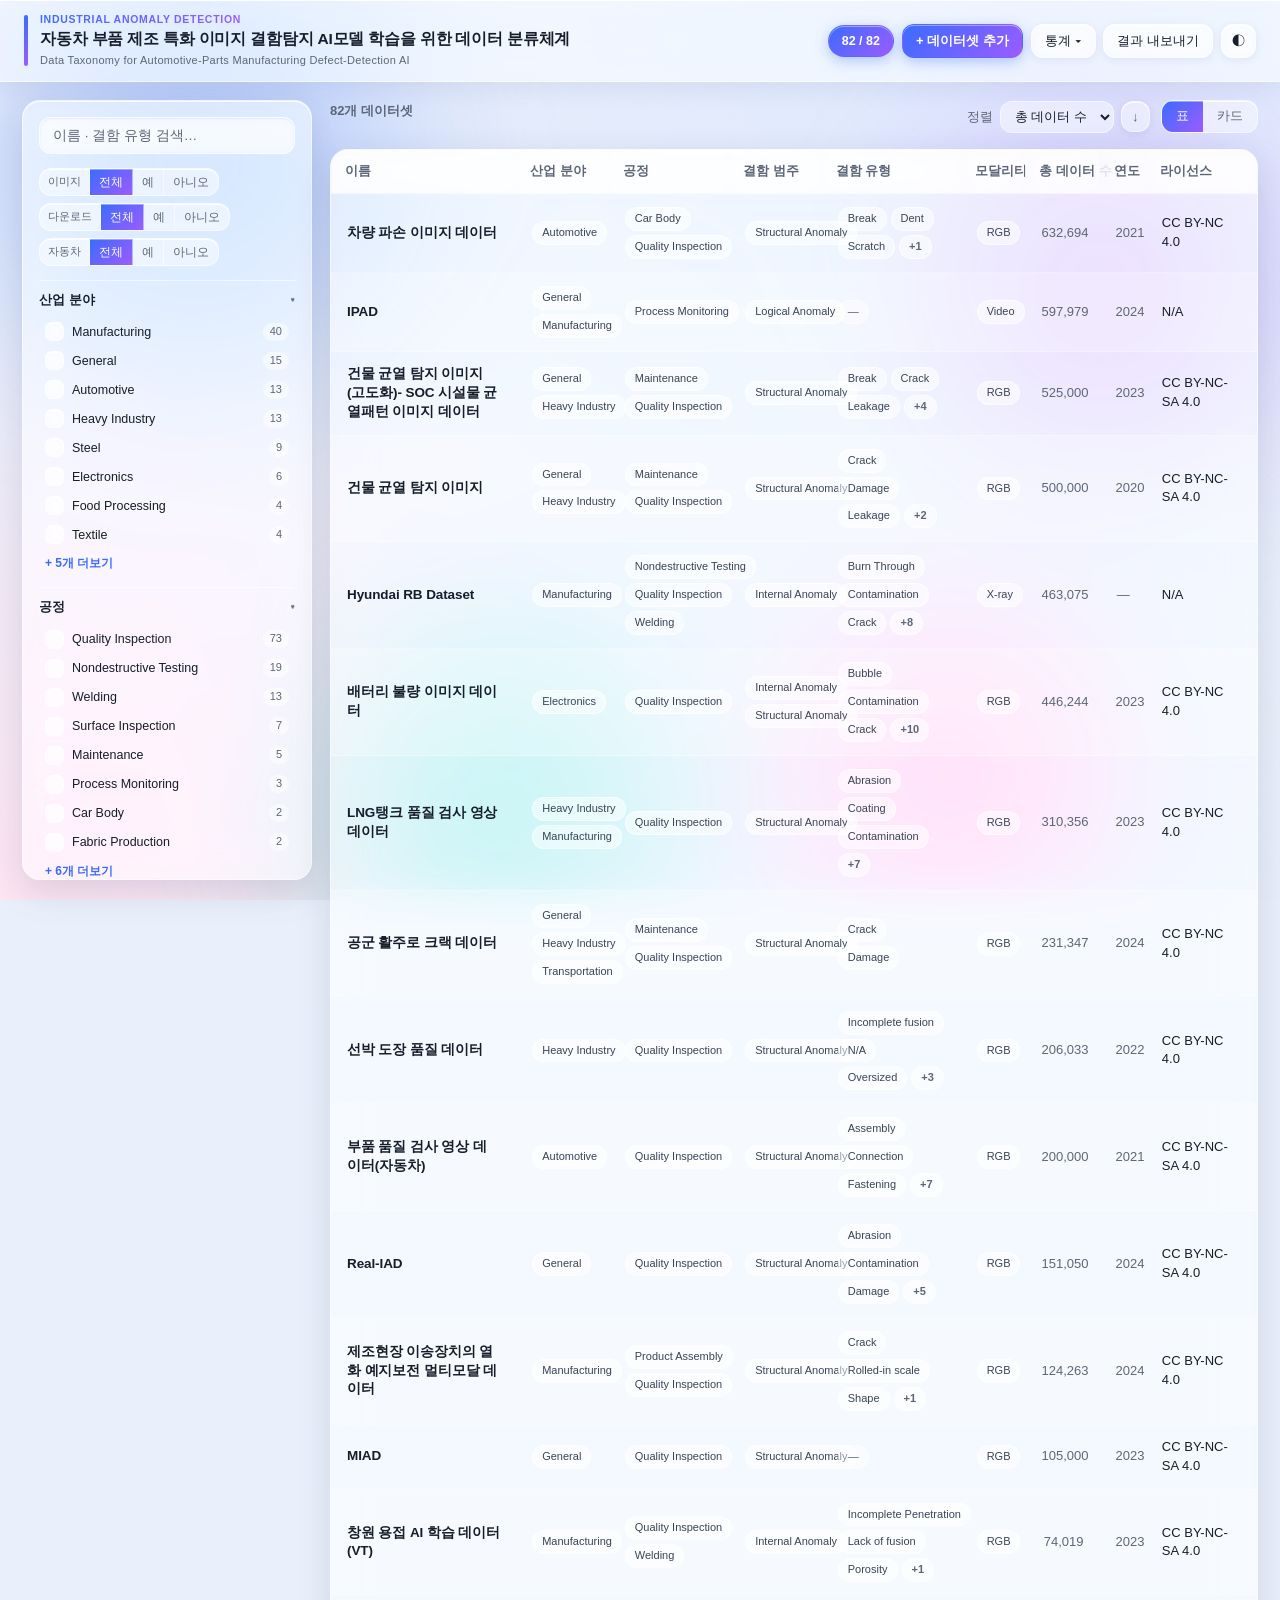
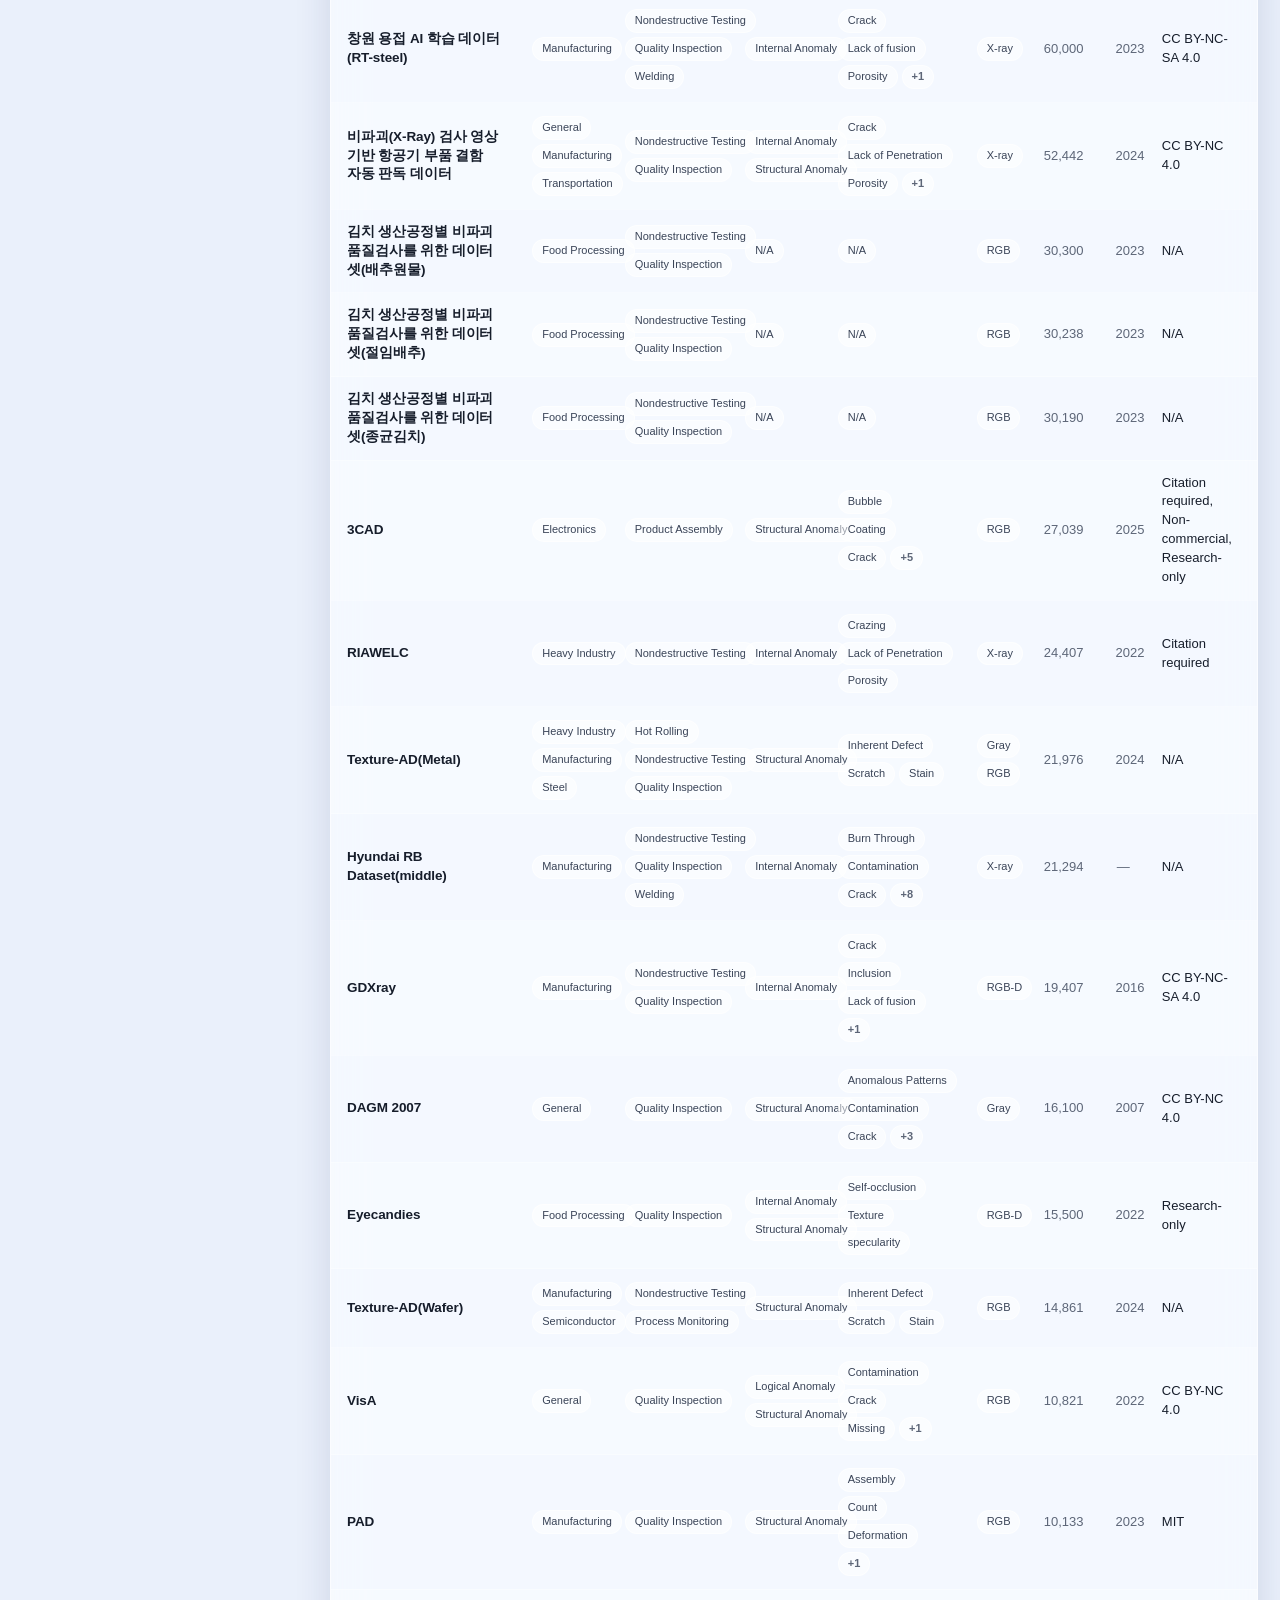
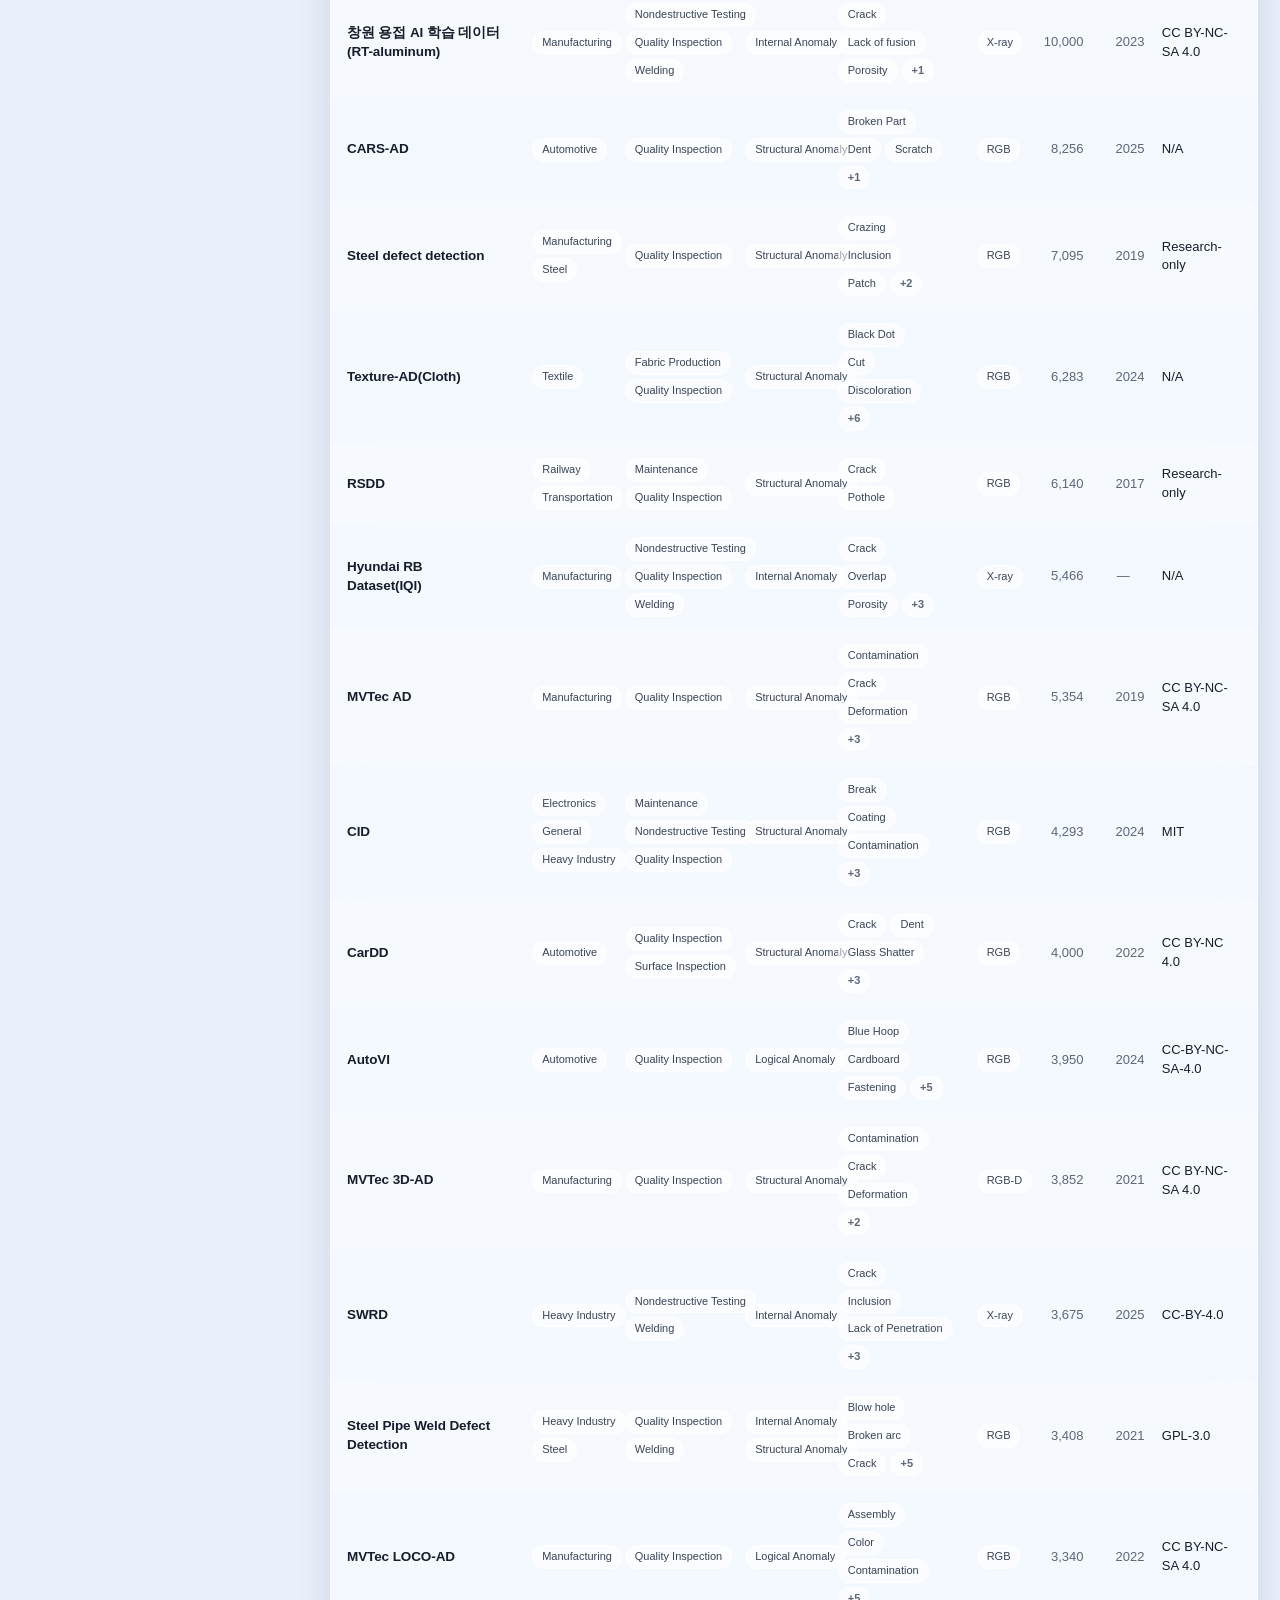
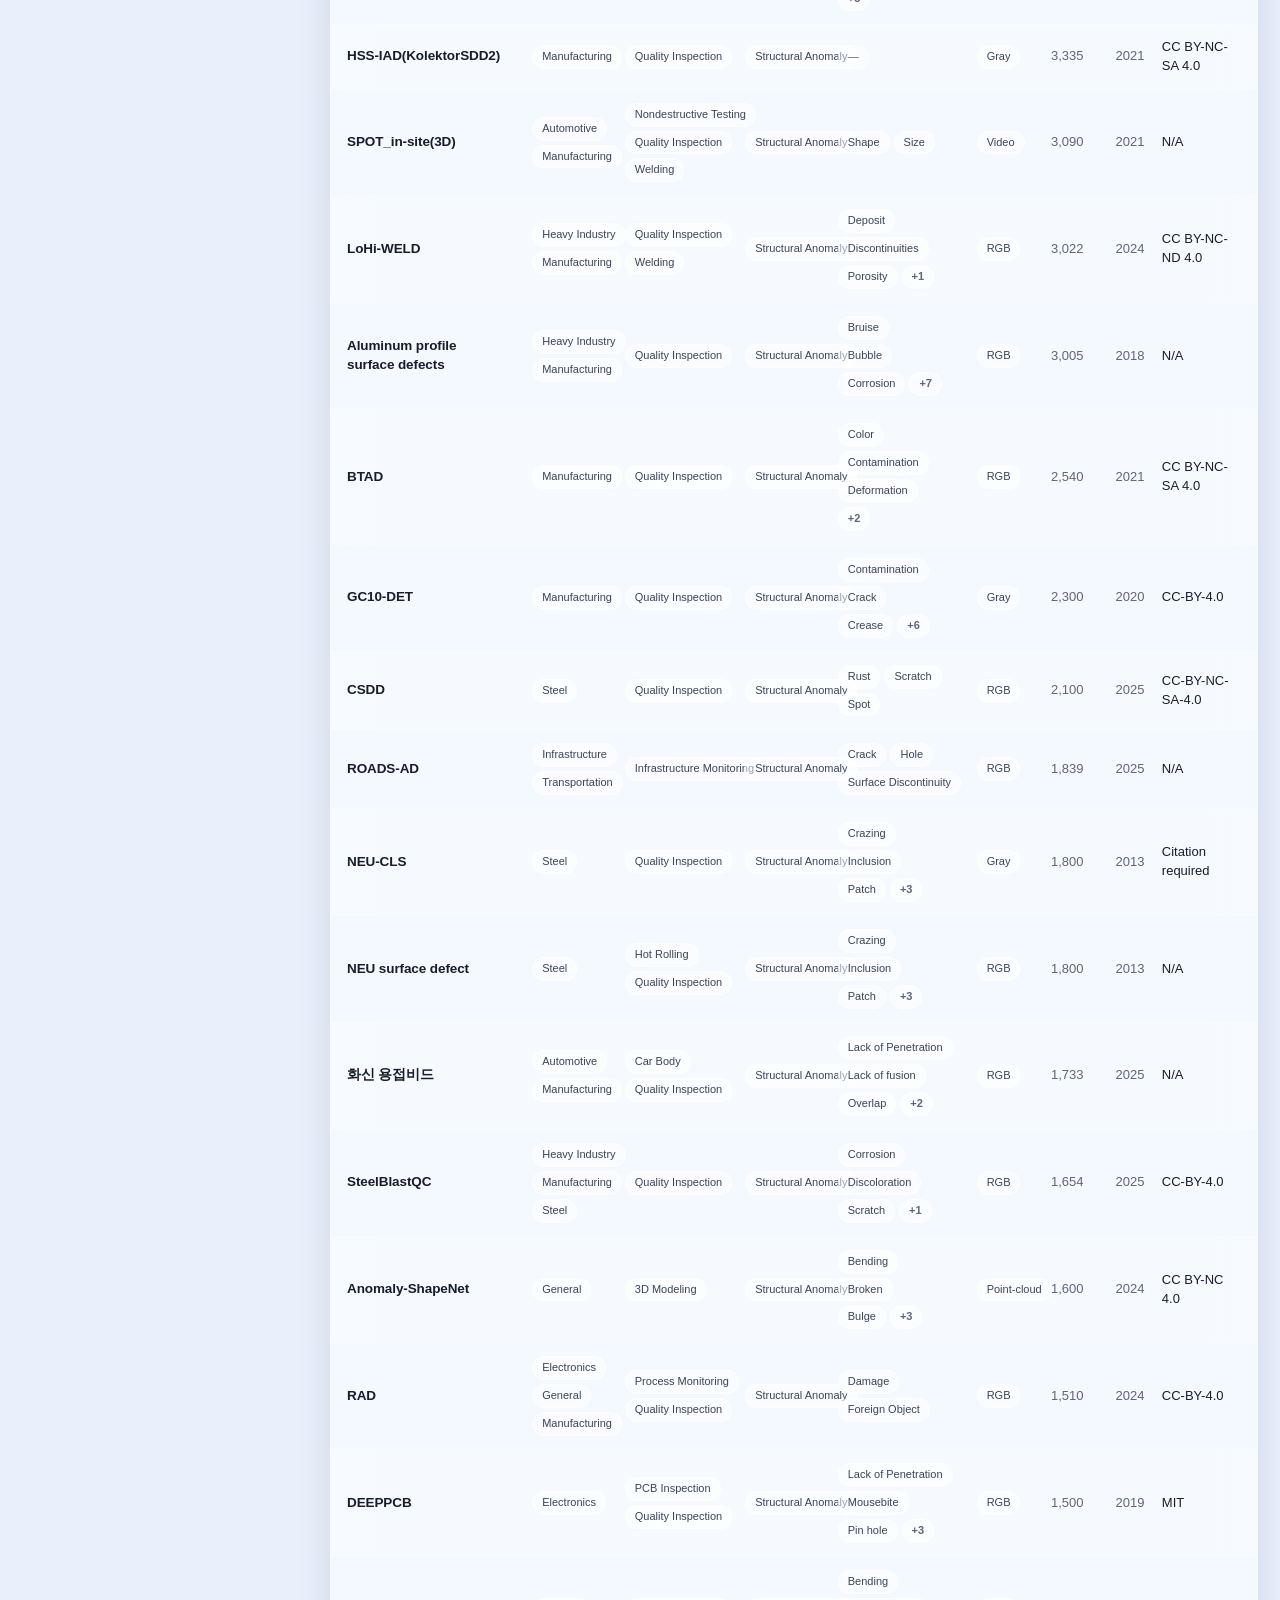
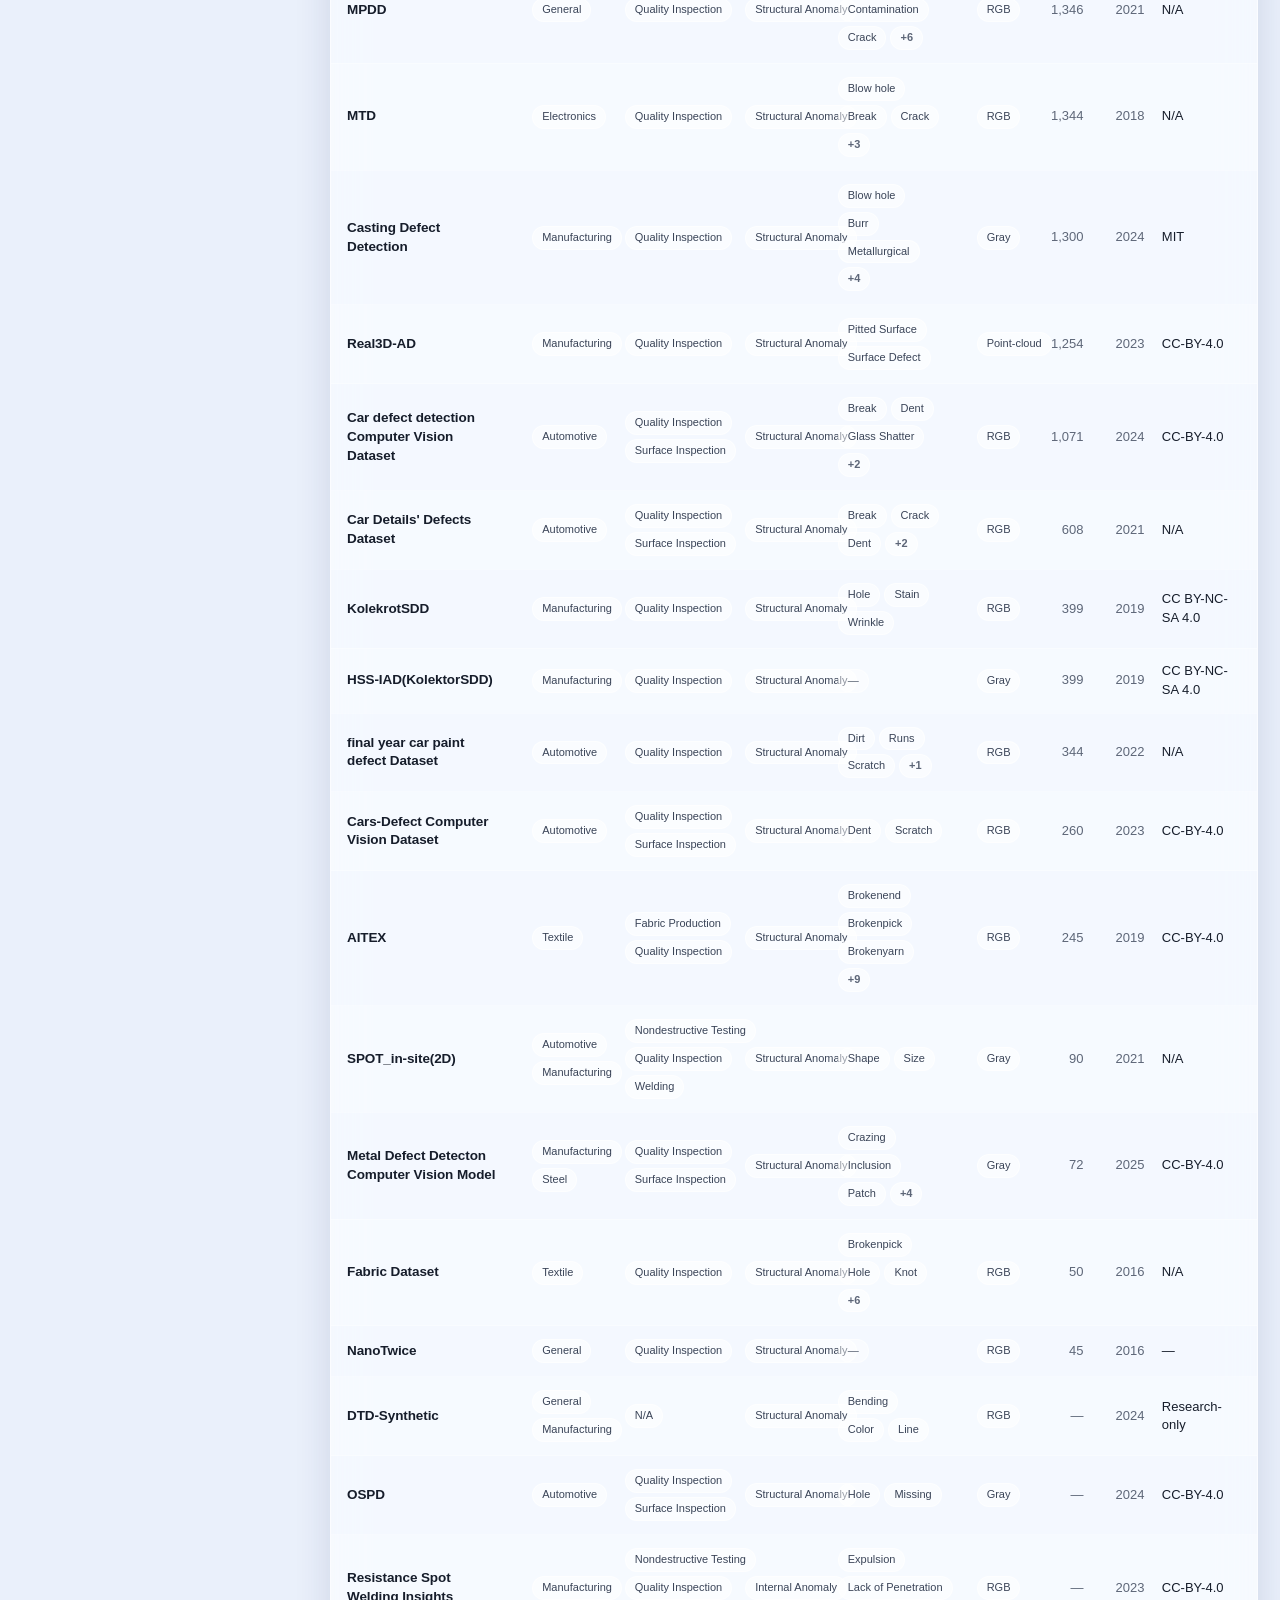
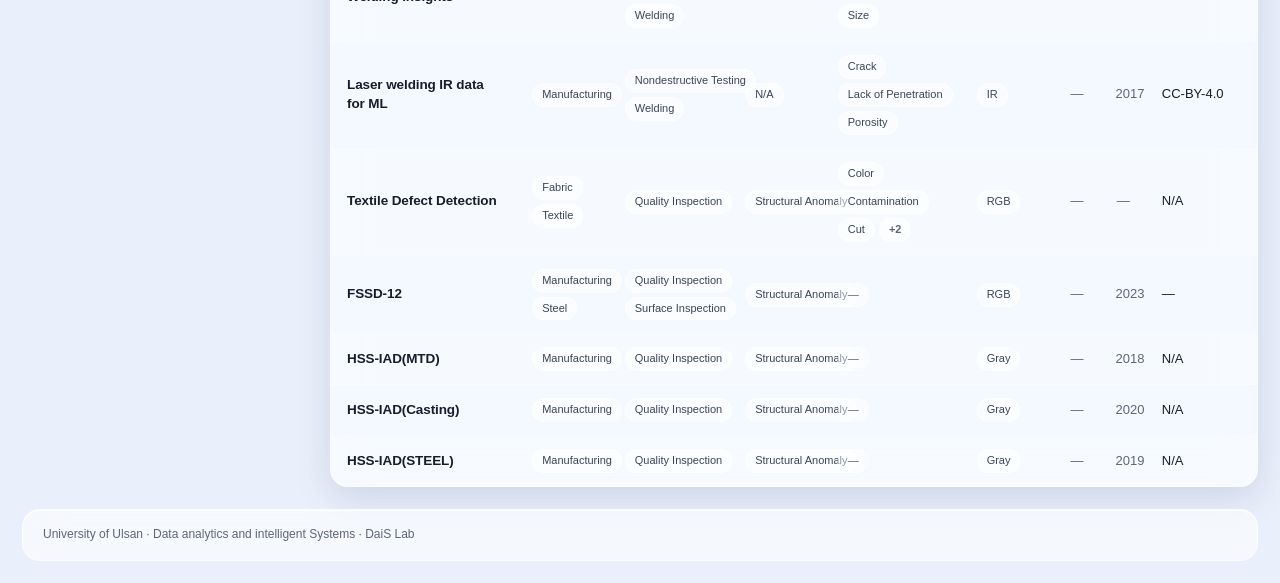
==== commit 1fa725a0: "design: 2차 다듬기 — 컬럼 재구성·용어·반응형·성능 - 컬럼: 태스크 제거, 공정·결함유형 추가/재정렬, 고정 레이아웃+비율폭, 이름 폭 확대, 숫자 헤더 우측정렬 - 사" ====
--- a/standalone.html
+++ b/standalone.html
@@ -87,6 +87,14 @@
 .hidden { display: none !important; }
 .svg-defs { position: absolute; width: 0; height: 0; pointer-events: none; }
 
+/* ---------------- 스크롤바 (테마에 맞춘 차분한 스타일) ---------------- */
+* { scrollbar-width: thin; scrollbar-color: color-mix(in srgb, var(--text-dim) 45%, transparent) transparent; }
+::-webkit-scrollbar { width: 10px; height: 10px; }
+::-webkit-scrollbar-track { background: transparent; }
+::-webkit-scrollbar-thumb { background: color-mix(in srgb, var(--text-dim) 38%, transparent); border-radius: 8px; border: 2px solid transparent; background-clip: padding-box; }
+::-webkit-scrollbar-thumb:hover { background: color-mix(in srgb, var(--text-dim) 65%, transparent); }
+::-webkit-scrollbar-corner { background: transparent; }
+
 /* ---------------- 오로라 배경 ---------------- */
 .bg-aurora {
   position: fixed; inset: 0; z-index: -2; overflow: hidden;
@@ -126,12 +134,10 @@
   border: 1px solid var(--glass-brd);
   box-shadow: var(--glass-shadow), inset 0 1px 0 var(--glass-rim), inset 0 0 0 1px rgba(255,255,255,.04);
 }
-/* Chromium 한정 굴절 향상 */
+/* Chromium 한정 굴절 향상 — 큰 스크롤 영역(표/카드)은 성능 위해 제외 */
 .refraction .topbar,
 .refraction .sidebar,
 .refraction .stats,
-.refraction .table-wrap,
-.refraction .card,
 .refraction .modal-panel {
   backdrop-filter: blur(var(--blur)) saturate(var(--sat)) url(#glass-refraction);
 }
@@ -310,7 +316,7 @@
   border: 1px solid var(--glass-brd);
   box-shadow: var(--glass-shadow), inset 0 1px 0 var(--glass-rim);
 }
-table { border-collapse: collapse; width: 100%; font-size: 13px; }
+table { border-collapse: collapse; width: 100%; font-size: 13px; table-layout: fixed; min-width: 880px; }
 thead th {
   text-align: left; padding: 12px 14px; color: var(--text-dim); font-weight: 700; white-space: nowrap;
   background: var(--glass-bg-strong);
@@ -337,10 +343,13 @@
 .chip {
   background: var(--chip-bg); color: var(--chip-text); font-size: 11px; padding: 3px 9px;
   border-radius: var(--radius-pill); white-space: nowrap; border: 1px solid var(--chip-brd);
-  -webkit-backdrop-filter: blur(4px); backdrop-filter: blur(4px);
 }
 .chip.dim { opacity: .85; }
-.chip.more { background: transparent; border-color: transparent; color: var(--text-dim); font-weight: 600; padding-left: 2px; }
+/* '+N' 오버플로 — 다른 칩과 동일한 배경(pill), 색만 muted + 깔끔히 중앙정렬 */
+.chip.more {
+  color: var(--text-dim); font-weight: 600;
+  display: inline-flex; align-items: center; justify-content: center;
+}
 
 /* ---------------- 카드 ---------------- */
 .cards { display: grid; grid-template-columns: repeat(auto-fill, minmax(290px, 1fr)); gap: 16px; }
@@ -376,12 +385,14 @@
 .modal { position: fixed; inset: 0; z-index: 60; display: flex; align-items: center; justify-content: center; padding: 24px; }
 .modal-backdrop { position: absolute; inset: 0; background: rgba(8,12,22,.45); -webkit-backdrop-filter: blur(6px); backdrop-filter: blur(6px); }
 .modal-panel {
-  position: relative; border-radius: 24px; max-width: 780px; width: 100%; max-height: 86vh; overflow-y: auto; padding: 24px 26px;
+  position: relative; border-radius: 24px; max-width: 780px; width: 100%; max-height: 86vh; overflow: hidden;
   background: var(--glass-bg-strong);
   -webkit-backdrop-filter: blur(30px) saturate(190%); backdrop-filter: blur(30px) saturate(190%);
   border: 1px solid var(--glass-brd);
   box-shadow: var(--glass-shadow-lg), inset 0 1px 0 var(--glass-rim);
 }
+/* 실제 스크롤은 안쪽에서 — 스크롤바가 둥근 모서리를 뚫고 나오지 않게 */
+.modal-scroll { max-height: 86vh; overflow-y: auto; padding: 24px 26px; }
 .modal-panel h2 { margin: 0 0 2px; font-size: 21px; font-weight: 700; }
 .modal-head { display: flex; justify-content: space-between; align-items: flex-start; gap: 12px; margin-bottom: 16px; }
 .modal-head .meta { font-size: 12px; color: var(--text-dim); }
@@ -450,6 +461,7 @@
 @media (max-width: 920px) {
   .layout { grid-template-columns: 1fr; }
   .sidebar { position: static; max-height: none; }
+  .view-toggle { display: none; }  /* 좁은 화면은 카드 전용 → 표 토글 숨김 */
 }
 @media (max-width: 768px) {
   /* 상단바: 제목 위 / 버튼 줄 아래로 세로 배치 */
@@ -465,7 +477,8 @@
   .toolbar-right { width: 100%; justify-content: space-between; }
   /* 모달: 화면 꽉 차게 + 상세 1열 */
   .modal { padding: 12px; }
-  .modal-panel { padding: 18px 16px; border-radius: 18px; }
+  .modal-panel { border-radius: 18px; }
+  .modal-scroll { padding: 18px 16px; }
   .dl { grid-template-columns: 1fr; gap: 2px 0; }
   .dl dt { padding-top: 10px; font-weight: 600; }
   /* 폼: 1열 */
@@ -5182,7 +5195,7 @@
   "description": ""
  }
 ];
-window.DATASETS_META = { count: 82, source: "Datasets DB 275b7e86a5bd807d878fdb6f8c8fe382.csv" };
+window.DATASETS_META = { count: 82, source: "Datasets DB.csv" };
 
 </script>
   <script>
@@ -5195,23 +5208,21 @@
 const DATA = (window.DATASETS || []).map((d, i) => ({ ...d, _id: i }));
 
 /* 사이드바 패싯 (배열형 멀티값 컬럼) — 라벨은 한국어 */
-const FACETS = [
-  { key: "Industry Domain",   label: "산업 분야" },
-  { key: "Task",              label: "태스크" },
-  { key: "Defect Category",   label: "결함 범주" },
-  { key: "Image Modality",    label: "이미지 모달리티" },
-  { key: "Material Domain",   label: "소재" },
-  { key: "Annotation Format", label: "어노테이션 형식" },
-  { key: "Annotation Level",  label: "어노테이션 레벨" },
-  { key: "Process Domain",    label: "공정" },
+/* 사이드바 패싯 — 대표 테이블 컬럼 순서를 앞에 두고, 나머지 필터를 뒤에 */
+const ALL_FACETS = [
+  { key: "Industry Domain",      label: "산업 분야" },
+  { key: "Process Domain",       label: "공정" },
+  { key: "Defect Category",      label: "결함 범주" },
+  { key: "AI based Defect Type", label: "결함 유형" },
+  { key: "Image Modality",       label: "이미지 모달리티" },
+  { key: "License",              label: "라이선스" },
+  { key: "Task",                 label: "태스크" },
+  { key: "Material Domain",      label: "소재" },
+  { key: "Annotation Format",    label: "어노테이션 형식" },
+  { key: "Annotation Level",     label: "어노테이션 레벨" },
+  { key: "Data Source Type",     label: "데이터 생성 방식" },
+  { key: "Dimension",            label: "차원" },
 ];
-/* 단일값 컬럼도 패싯으로 노출 */
-const FACETS_SINGLE = [
-  { key: "Data Source Type", label: "데이터 출처" },
-  { key: "Dimension",        label: "차원" },
-  { key: "License",          label: "라이선스" },
-];
-const ALL_FACETS = [...FACETS, ...FACETS_SINGLE];
 
 const BOOL_FILTERS = [
   { key: "isImage",        label: "이미지" },
@@ -5220,7 +5231,7 @@
 ];
 
 const SORTS = [
-  { key: "Total",                       label: "총 이미지 수", num: true },
+  { key: "Total",                       label: "총 데이터 수", num: true },
   { key: "Year",                        label: "연도",         num: true },
   { key: "AI based defect types count", label: "결함 종류 수", num: true },
   { key: "Class",                       label: "클래스 수",    num: true },
@@ -5230,14 +5241,15 @@
 
 /* 표 컬럼 */
 const COLUMNS = [
-  { key: "Name",            label: "이름",   type: "name" },
-  { key: "Industry Domain", label: "산업 분야", type: "chips" },
-  { key: "Task",            label: "태스크",  type: "chips" },
-  { key: "Defect Category", label: "결함 범주", type: "chips" },
-  { key: "Image Modality",  label: "모달리티", type: "chips" },
-  { key: "Total",           label: "총 수",  type: "num" },
-  { key: "Year",            label: "연도",   type: "num" },
-  { key: "License",         label: "라이선스", type: "text" },
+  { key: "Name",                 label: "이름",      type: "name",  w: "20%" },
+  { key: "Industry Domain",      label: "산업 분야",  type: "chips", w: "10%" },
+  { key: "Process Domain",       label: "공정",      type: "chips", w: "13%" },
+  { key: "Defect Category",      label: "결함 범주",  type: "chips", w: "10%" },
+  { key: "AI based Defect Type", label: "결함 유형",  type: "chips", w: "15%" },
+  { key: "Image Modality",       label: "모달리티",   type: "chips", w: "7%" },
+  { key: "Total",                label: "총 데이터 수", type: "num",  w: "8%" },
+  { key: "Year",                 label: "연도",      type: "year",  w: "5%" },
+  { key: "License",              label: "라이선스",   type: "text",  w: "12%" },
 ];
 
 /* ---------------- 상태 ---------------- */
@@ -5248,6 +5260,7 @@
   sortKey: "Total",
   sortDir: -1,                // -1 내림차순, 1 오름차순
   view: "table",
+  desktopView: "table",       // 데스크톱(넓은 화면)에서 사용자가 선택한 뷰 — 넓어질 때 복원
   showAll: {},                // {facetKey: bool} — 옵션 더보기
 };
 ALL_FACETS.forEach(f => (state.facets[f.key] = new Set()));
@@ -5397,7 +5410,12 @@
   const wrap = el("div", "table-wrap");
   const table = el("table");
   const thead = el("thead"); const trh = el("tr");
-  COLUMNS.forEach(c => trh.appendChild(el("th", null, c.label)));
+  COLUMNS.forEach(c => {
+    const th = el("th", null, c.label);
+    if (c.w) th.style.width = c.w;
+    if (c.type === "num" || c.type === "year") th.style.textAlign = "right";  // 숫자 헤더는 값과 같이 우측 정렬
+    trh.appendChild(th);
+  });
   thead.appendChild(trh); table.appendChild(thead);
   const tb = el("tbody");
   rows.forEach(d => {
@@ -5407,6 +5425,7 @@
       const td = el("td");
       if (c.type === "name") { td.className = "name"; td.appendChild(el("span", "ds-name", d.Name)); }
       else if (c.type === "num") { td.className = "num"; td.textContent = fmtNum(d[c.key]); }
+      else if (c.type === "year") { td.className = "num"; td.textContent = d[c.key] == null ? "—" : String(d[c.key]); }
       else if (c.type === "chips") td.appendChild(chipList(d[c.key], false, 3));
       else td.textContent = d[c.key] || "—";
       tr.appendChild(td);
@@ -5470,7 +5489,7 @@
 /* ---------------- 모달 ---------------- */
 /* 상단 핵심 지표 타일 */
 const STAT_TILES = [
-  { key: "Total",                       label: "총 이미지" },
+  { key: "Total",                       label: "총 데이터" },
   { key: "Abnormal",                    label: "비정상" },
   { key: "Normal",                      label: "정상" },
   { key: "Class",                       label: "클래스 수" },
@@ -5484,9 +5503,9 @@
 ];
 const FIELD_LABELS = {
   "AI based Defect Type": "결함 유형", "AI based defect types count": "결함 종류 수",
-  "Class": "클래스 수", "Total": "총 이미지", "Normal": "정상", "Abnormal": "비정상",
-  "Data Source Type": "데이터 출처", "Defect Category": "결함 범주", "Dimension": "차원",
-  "Image Modality": "모달리티", "Industry Domain": "산업 분야", "Material Domain": "소재",
+  "Class": "클래스 수", "Total": "총 데이터", "Normal": "정상", "Abnormal": "비정상",
+  "Data Source Type": "데이터 생성 방식", "Defect Category": "결함 범주", "Dimension": "차원",
+  "Image Modality": "이미지 모달리티", "Industry Domain": "산업 분야", "Material Domain": "소재",
   "Process Domain": "공정", "Annotation Format": "어노테이션 형식", "Annotation Level": "어노테이션 레벨",
   "Task": "태스크", "Year": "연도", "License": "라이선스", "isImage": "이미지 여부",
   "isDownloadable": "다운로드 가능", "isAutomotive": "자동차 관련", "Automotive process": "자동차 공정",
@@ -5501,6 +5520,7 @@
 function openModal(d) {
   const panel = $("#modal-panel");
   panel.innerHTML = "";
+  const scroll = el("div", "modal-scroll");   // 내부 스크롤 영역(둥근 모서리 밖으로 스크롤바 안 나오게)
 
   // 헤더
   const head = el("div", "modal-head");
@@ -5510,9 +5530,9 @@
   head.appendChild(hl);
   const close = el("button", "modal-close", "✕"); close.onclick = closeModal;
   head.appendChild(close);
-  panel.appendChild(head);
-
-  if (d.description) panel.appendChild(el("div", "modal-desc", d.description));
+  scroll.appendChild(head);
+
+  if (d.description) scroll.appendChild(el("div", "modal-desc", d.description));
 
   // 핵심 지표 타일
   const tiles = el("div", "stat-tiles");
@@ -5522,7 +5542,7 @@
     tile.appendChild(el("div", "st-lbl", t.label));
     tiles.appendChild(tile);
   });
-  panel.appendChild(tiles);
+  scroll.appendChild(tiles);
 
   // 그룹 섹션
   DETAIL_GROUPS.forEach(g => {
@@ -5530,7 +5550,7 @@
     sec.appendChild(el("h4", "ms-title", g.title));
     const dl = el("dl", "dl");
     g.fields.forEach(k => {
-      const val = fmtVal(d[k]);
+      const val = (k === "Year") ? (d[k] == null ? "—" : String(d[k])) : fmtVal(d[k]);  // 연도는 콤마 없이
       dl.appendChild(el("dt", null, FIELD_LABELS[k] || k));
       const dd = el("dd");
       if (Array.isArray(val)) val.forEach(v => dd.appendChild(el("span", "chip", v)));
@@ -5538,14 +5558,15 @@
       dl.appendChild(dd);
     });
     sec.appendChild(dl);
-    panel.appendChild(sec);
+    scroll.appendChild(sec);
   });
 
   if (d.Link) {
     const a = el("a", "modal-link", "원본 데이터셋 열기 ↗");
     a.href = d.Link; a.target = "_blank"; a.rel = "noopener";
-    panel.appendChild(a);
+    scroll.appendChild(a);
   }
+  panel.appendChild(scroll);
   $("#modal").classList.remove("hidden");
 }
 function closeModal() { $("#modal").classList.add("hidden"); }
@@ -5600,6 +5621,7 @@
 function buildAddForm() {
   const panel = $("#add-panel");
   panel.innerHTML = "";
+  const scroll = el("div", "modal-scroll");   // 내부 스크롤(폼이 길어도 끝까지 스크롤 가능)
 
   const head = el("div", "modal-head");
   const hl = el("div");
@@ -5608,9 +5630,9 @@
   head.appendChild(hl);
   const close = el("button", "modal-close", "✕"); close.onclick = closeAddModal;
   head.appendChild(close);
-  panel.appendChild(head);
-
-  panel.appendChild(el("div", "add-note",
+  scroll.appendChild(head);
+
+  scroll.appendChild(el("div", "add-note",
     "제출하면 GitHub에 새 파일(PR)로 올라가고, 관리자가 검토·병합한 뒤 재빌드하면 사이트에 반영됩니다. " +
     "여기서의 ‘미리보기 추가’는 이 브라우저 세션에서만 보입니다(저장 아님)."));
 
@@ -5657,7 +5679,7 @@
     }
     grid.appendChild(field);
   });
-  panel.appendChild(grid);
+  scroll.appendChild(grid);
 
   const actions = el("div", "add-actions");
   const bPrev = el("button", "ghost", "미리보기에 추가"); bPrev.onclick = onPreviewAdd;
@@ -5665,9 +5687,10 @@
   const bData = el("button", "ghost", "전체 data.js 내려받기"); bData.onclick = onDownloadDataJs;
   const bPR = el("button", "modal-link", "GitHub에 PR로 제출 ↗"); bPR.onclick = onSubmitGitHub; bPR.style.marginTop = "0";
   actions.append(bPrev, bRec, bData, bPR);
-  panel.appendChild(actions);
-
-  panel.appendChild(el("div", "add-status"));
+  scroll.appendChild(actions);
+
+  scroll.appendChild(el("div", "add-status"));
+  panel.appendChild(scroll);
 }
 
 function collectAddForm() {
@@ -5787,13 +5810,24 @@
   let t;
   $("#search").oninput = e => { clearTimeout(t); t = setTimeout(() => { state.q = e.target.value.trim().toLowerCase(); render(); }, 120); };
 
-  // 뷰 토글
+  // 반응형 뷰: 좁은 화면(≤920px)=카드 강제, 넓어지면 데스크톱 선택(기본 표)으로 자동 복귀
+  const narrowMQ = matchMedia("(max-width: 920px)");
+  const syncToggle = () => document.querySelectorAll(".view-toggle button")
+    .forEach(b => b.classList.toggle("active", b.dataset.view === state.view));
+  function applyResponsiveView(doRender) {
+    const want = narrowMQ.matches ? "card" : state.desktopView;
+    if (state.view !== want) { state.view = want; syncToggle(); if (doRender) render(); }
+  }
+  // 뷰 토글 (좁은 화면에선 숨겨져 데스크톱에서만 클릭됨 → 그 선택을 기억)
   document.querySelectorAll(".view-toggle button").forEach(btn => {
     btn.onclick = () => {
-      document.querySelectorAll(".view-toggle button").forEach(b => b.classList.remove("active"));
-      btn.classList.add("active"); state.view = btn.dataset.view; render();
+      state.view = btn.dataset.view;
+      if (!narrowMQ.matches) state.desktopView = state.view;
+      syncToggle(); render();
     };
   });
+  narrowMQ.addEventListener("change", () => applyResponsiveView(true));
+  applyResponsiveView(false);  // 초기 상태 세팅(아래 최초 render가 반영)
 
   // 초기화
   $("#btn-reset").onclick = () => {
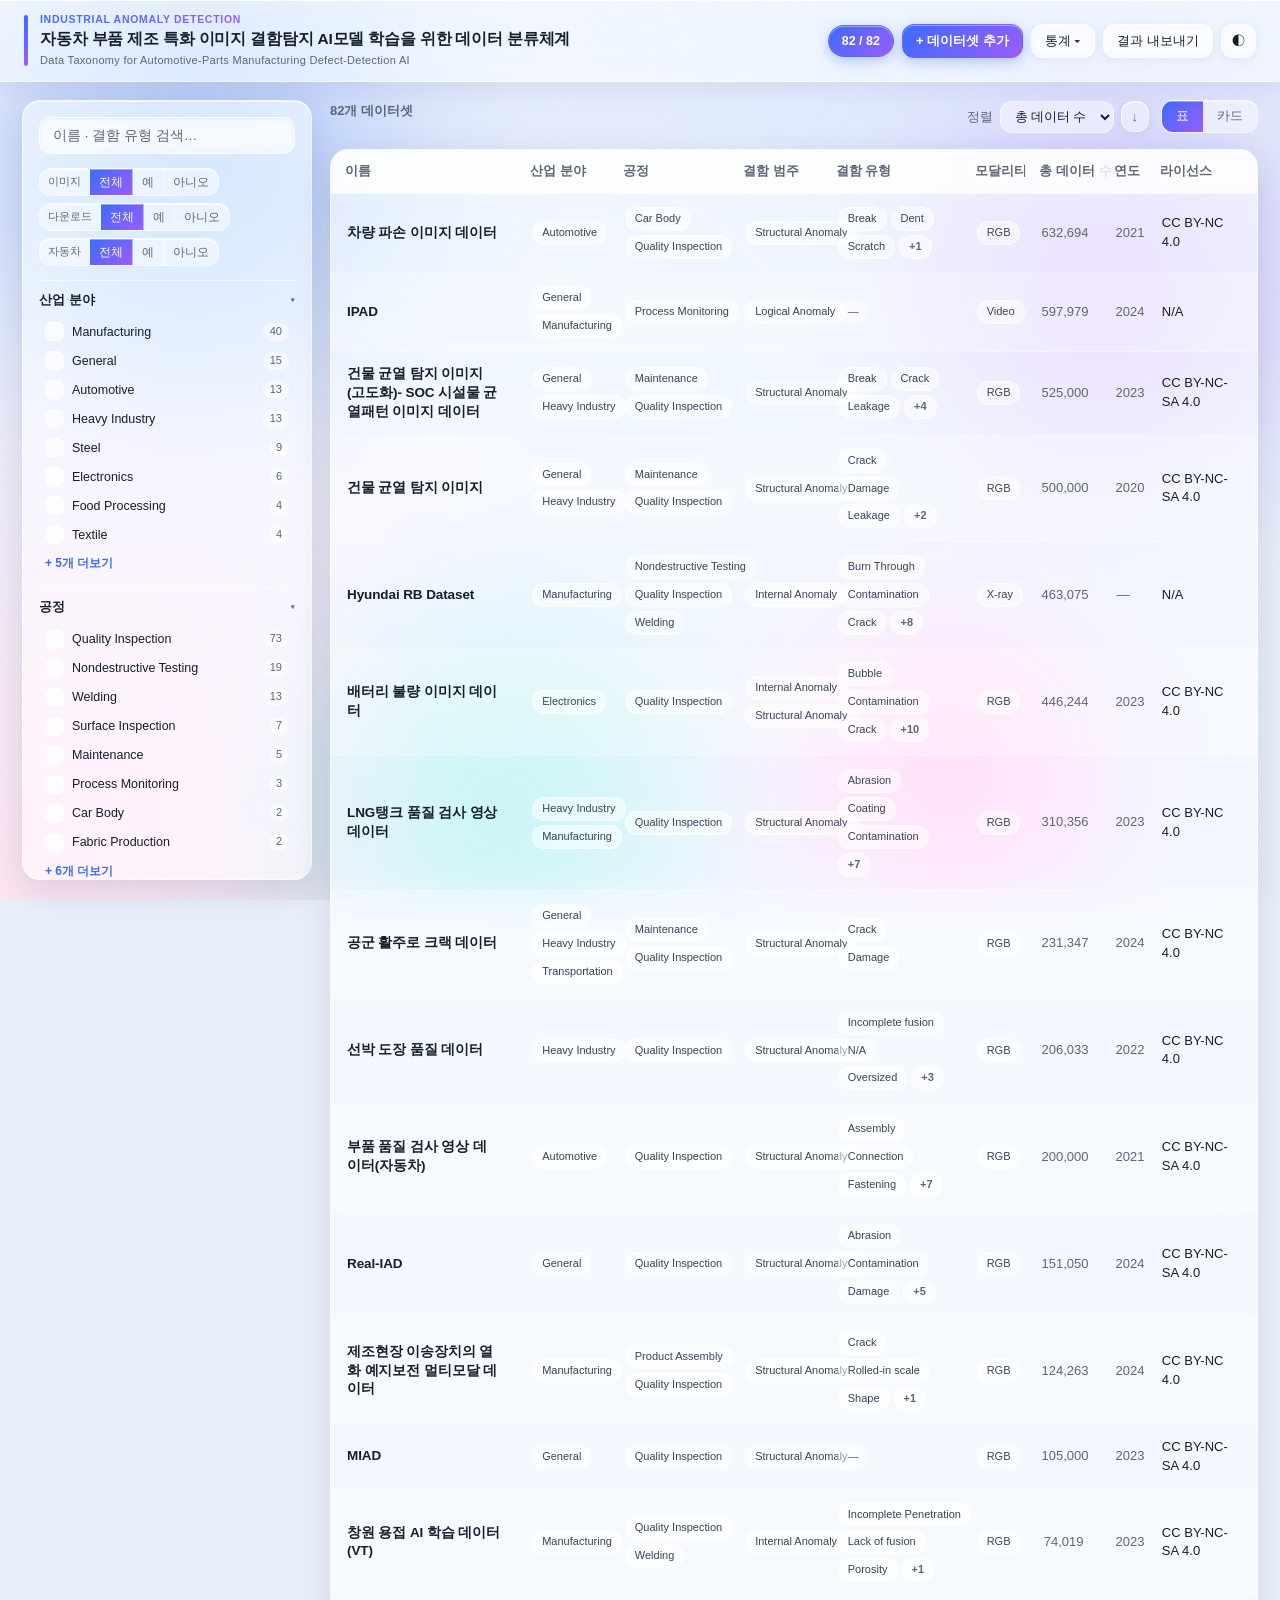
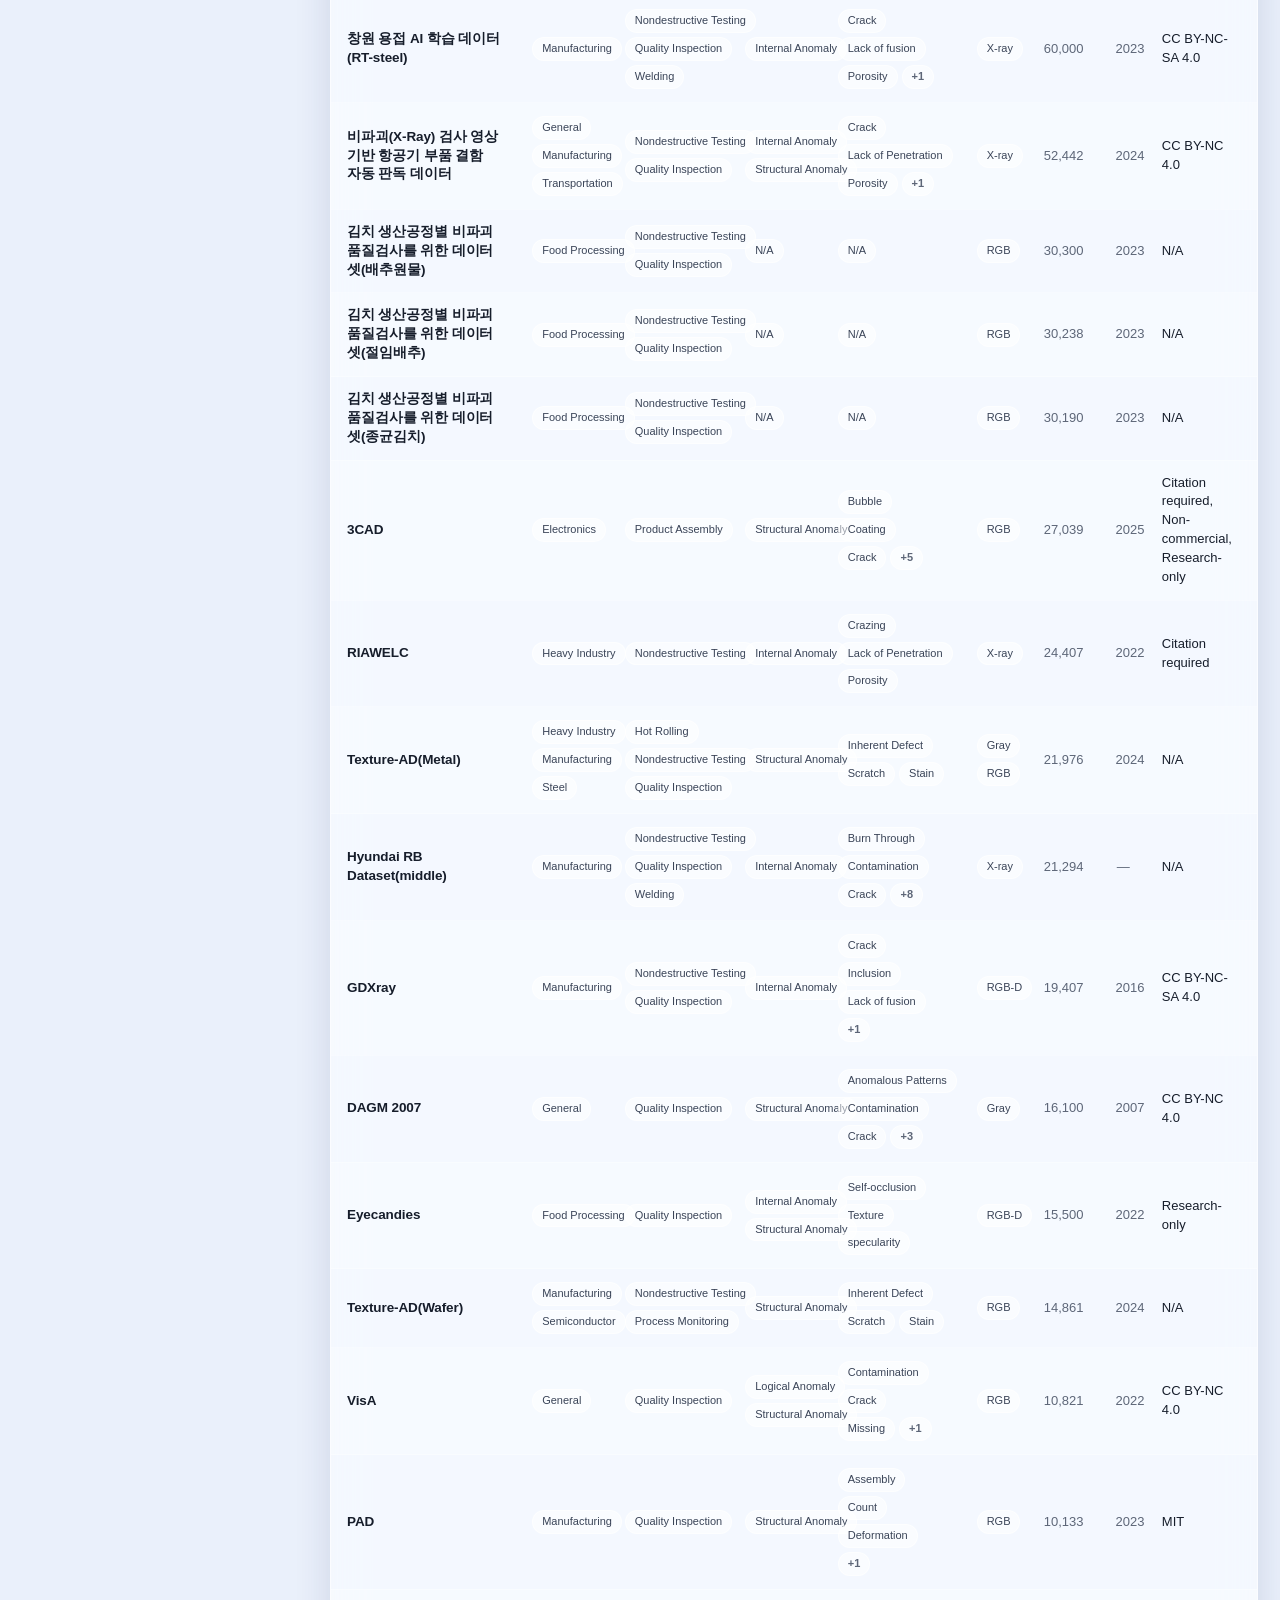
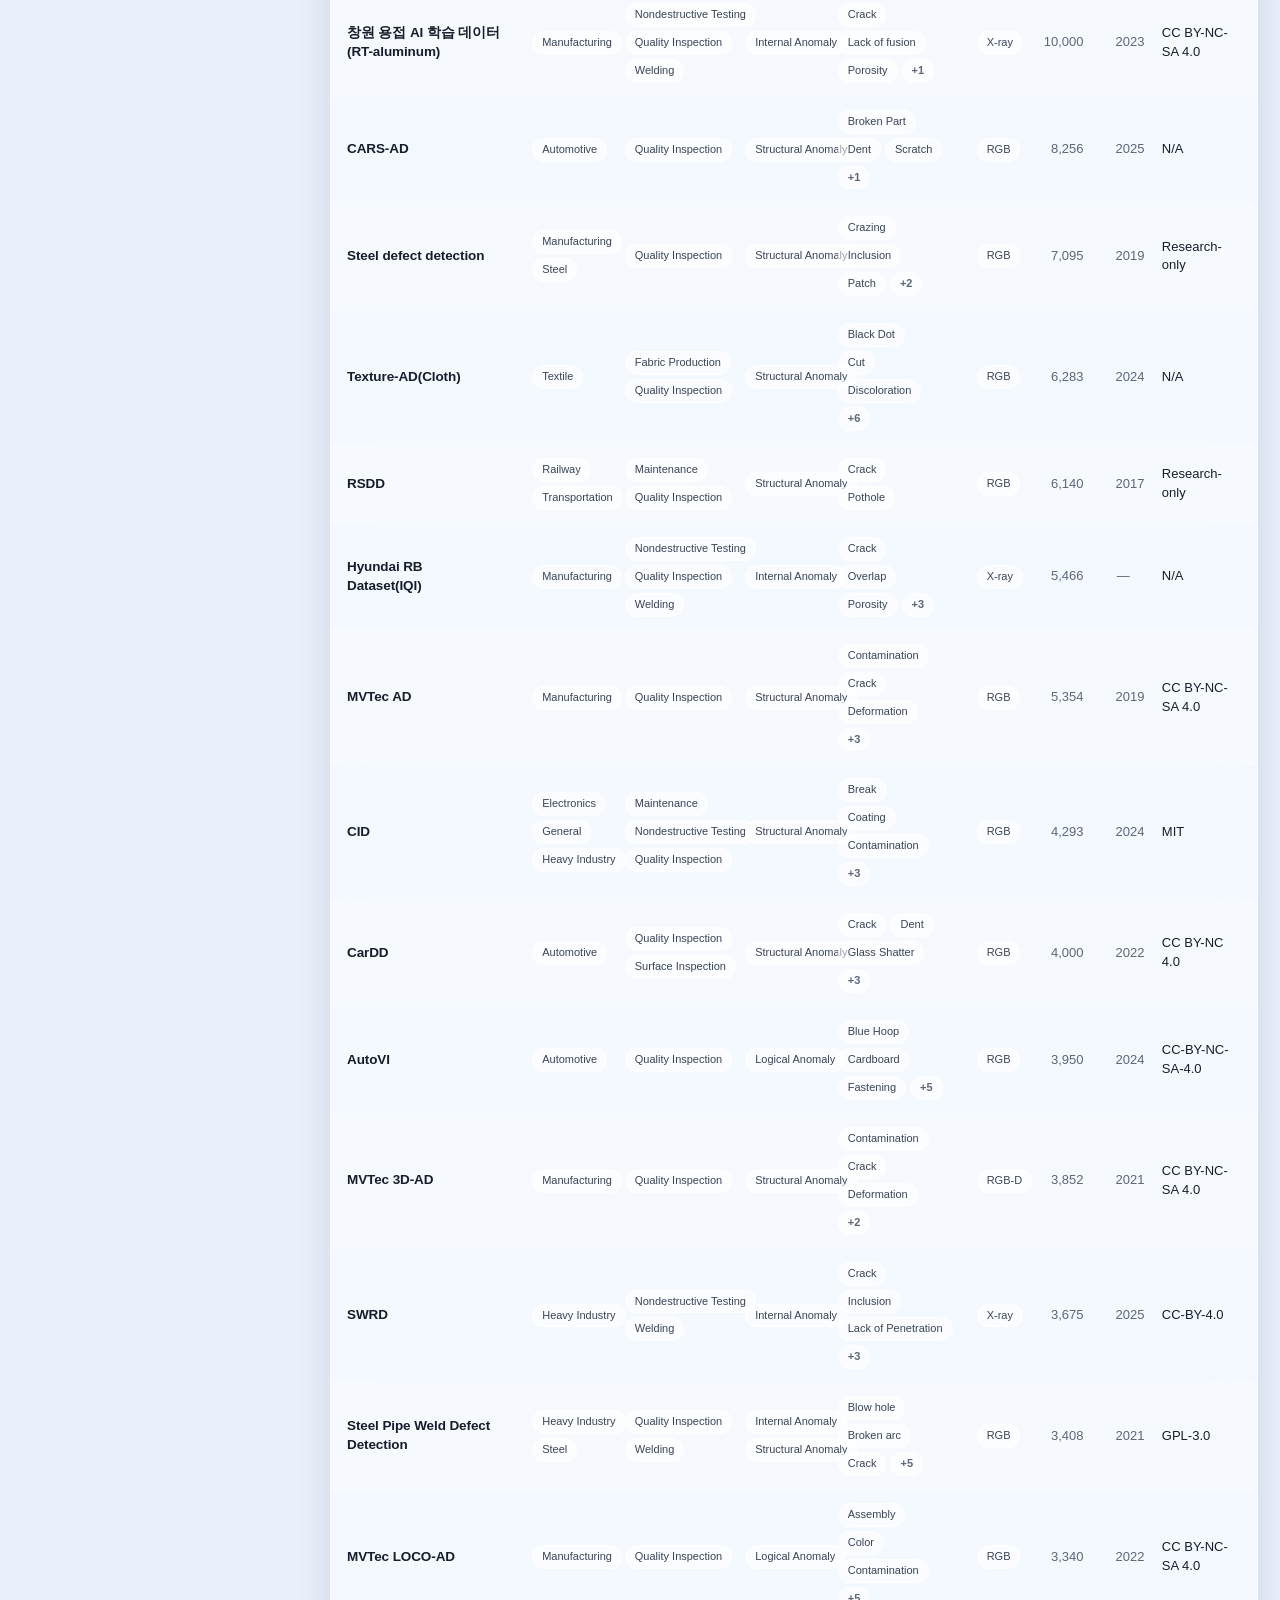
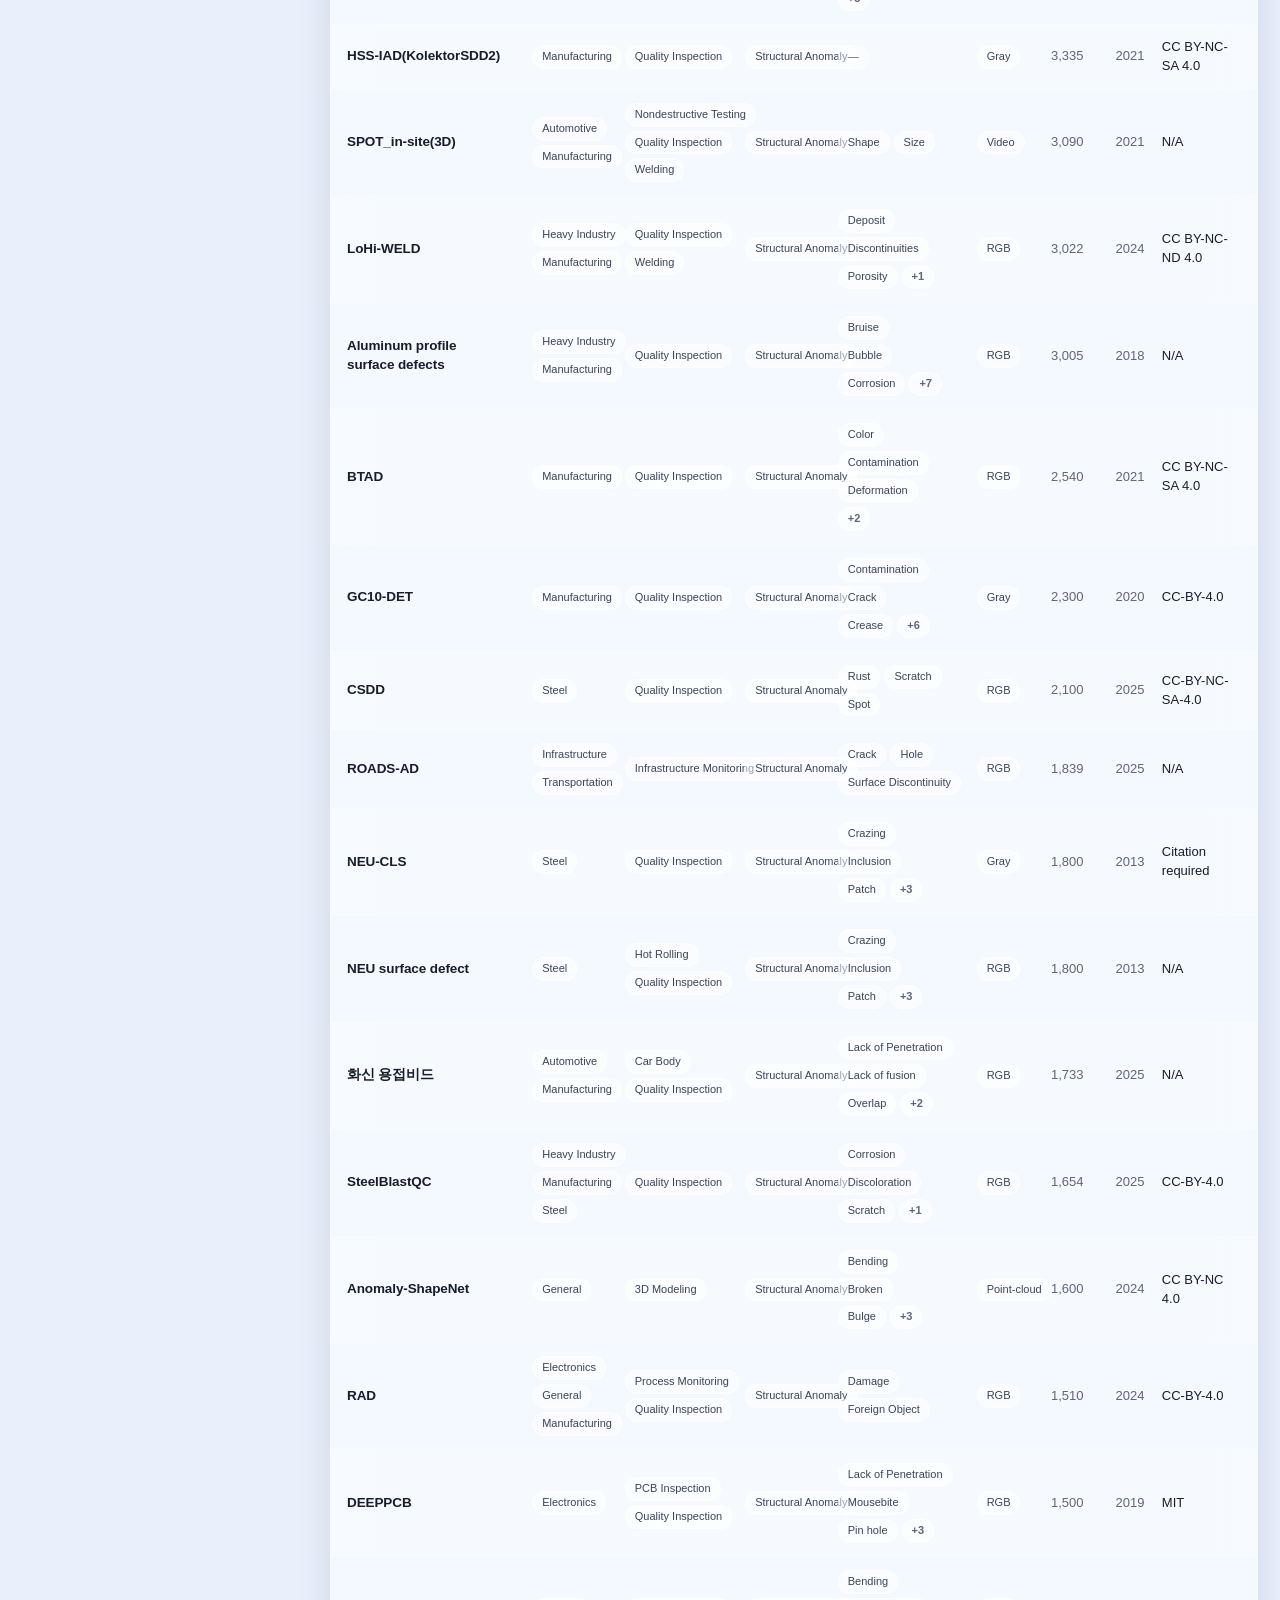
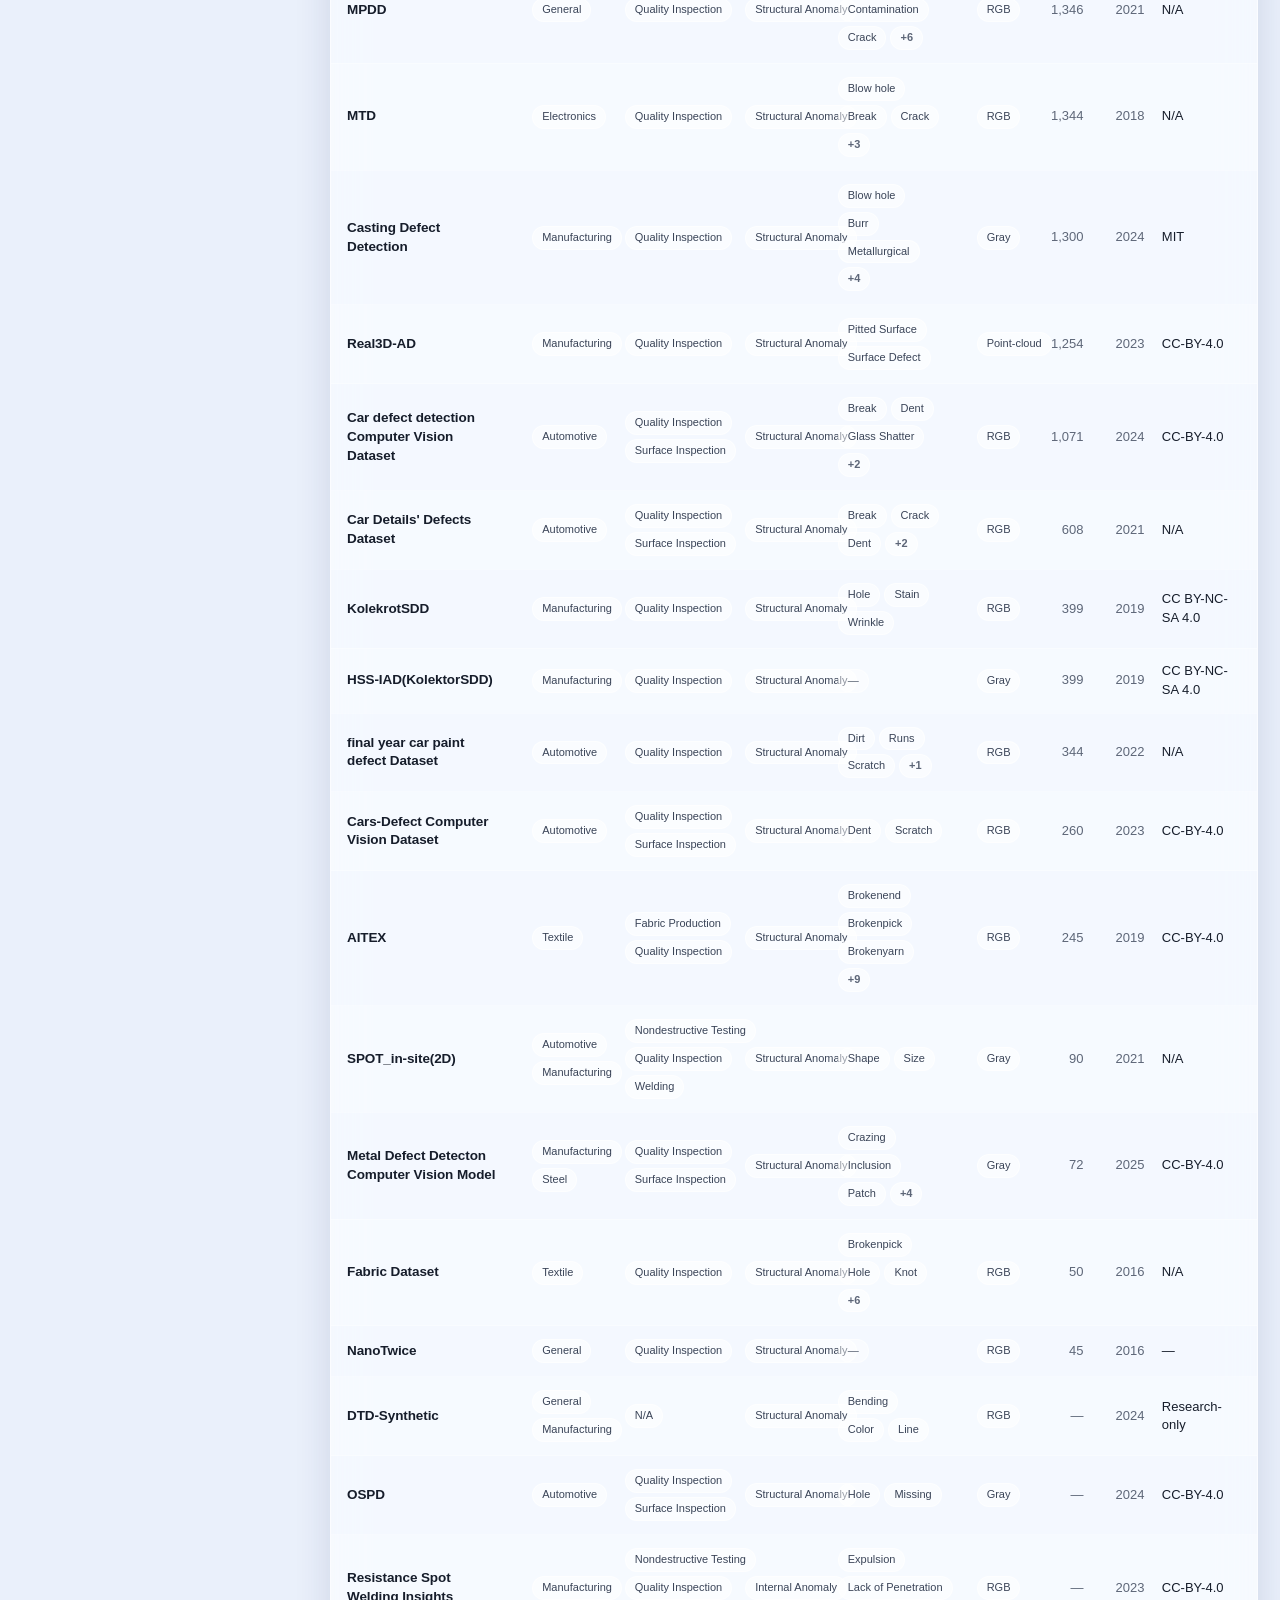
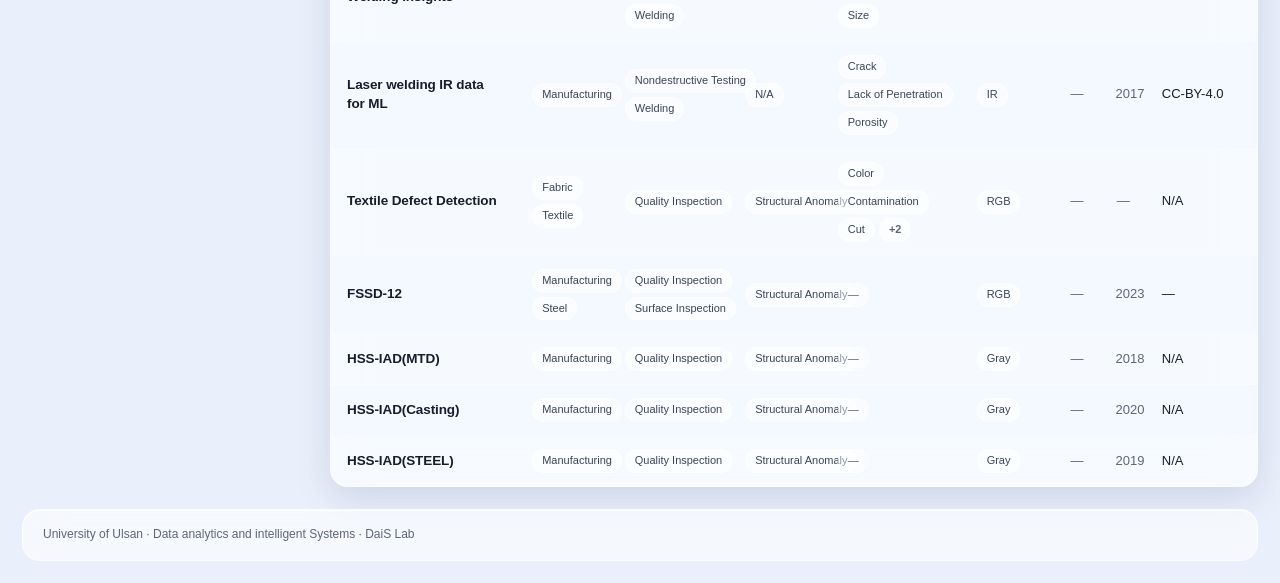
==== commit 6c299bca: "fix: 상세 링크 파싱·용어 통일·버튼 스타일 정리 - 한 셀에 여러 URL(예: Download/Paper) → URL별 버튼으로 분리 (OSPD 등 깨지던 링크 해결) - 링" ====
--- a/standalone.html
+++ b/standalone.html
@@ -417,8 +417,11 @@
 .dl dt { color: var(--text-dim); font-size: 12.5px; padding-top: 2px; }
 .dl dd { margin: 0; font-size: 13.5px; display: flex; flex-wrap: wrap; gap: 5px; align-items: center; }
 .modal-desc { margin: 16px 0 4px; padding: 14px; background: var(--control-bg); border: 1px solid var(--glass-brd); border-radius: var(--radius-sm); font-size: 13px; color: var(--text-dim); }
+.modal-links { display: flex; flex-wrap: wrap; gap: 10px; margin-top: 18px; }
+.modal-links .modal-link { margin-top: 0; }
 .modal-link {
   display: inline-block; margin-top: 18px; color: #fff; padding: 10px 18px; border-radius: var(--radius-sm); font-size: 13px; font-weight: 600;
+  border: none; -webkit-appearance: none; appearance: none; cursor: pointer;  /* <button>의 기본 테두리/네이티브 스타일 제거 → <a> 버튼과 동일하게 */
   background: linear-gradient(135deg, var(--accent), var(--accent-2));
   box-shadow: 0 6px 18px rgba(59,108,255,.4), inset 0 1px 0 rgba(255,255,255,.4);
 }
@@ -5517,6 +5520,24 @@
   if (typeof v === "number") return v.toLocaleString("en-US");
   return v || "—";
 }
+/* Link 필드에서 URL을 모두 추출 + 앞 라벨로 종류 판별 (한 셀에 데이터셋/논문 등 여러 링크 대응) */
+/* 용어 통일: 논문 계열 → "논문 URL", 그 외(다운로드·원본·repo 등) → "데이터셋 URL" */
+function linkLabel(ctx) {
+  const t = (ctx || "").toLowerCase();
+  if (/(paper|논문|arxiv|ieee|doi|stamp|article)/.test(t)) return "논문 URL";
+  return "데이터셋 URL";
+}
+function parseLinks(raw) {
+  raw = (raw || "").trim();
+  if (!raw) return [];
+  const re = /https?:\/\/[^\s,]+/g;
+  const found = []; let m, last = 0;
+  while ((m = re.exec(raw))) {
+    found.push({ url: m[0].replace(/[).,;]+$/, ""), ctx: raw.slice(last, m.index) });
+    last = re.lastIndex;
+  }
+  return found.map(o => ({ url: o.url, label: linkLabel(o.ctx) }));
+}
 function openModal(d) {
   const panel = $("#modal-panel");
   panel.innerHTML = "";
@@ -5561,10 +5582,15 @@
     scroll.appendChild(sec);
   });
 
-  if (d.Link) {
-    const a = el("a", "modal-link", "원본 데이터셋 열기 ↗");
-    a.href = d.Link; a.target = "_blank"; a.rel = "noopener";
-    scroll.appendChild(a);
+  const links = parseLinks(d.Link);
+  if (links.length) {
+    const lw = el("div", "modal-links");
+    links.forEach(l => {
+      const a = el("a", "modal-link", l.label + " ↗");
+      a.href = l.url; a.target = "_blank"; a.rel = "noopener";
+      lw.appendChild(a);
+    });
+    scroll.appendChild(lw);
   }
   panel.appendChild(scroll);
   $("#modal").classList.remove("hidden");
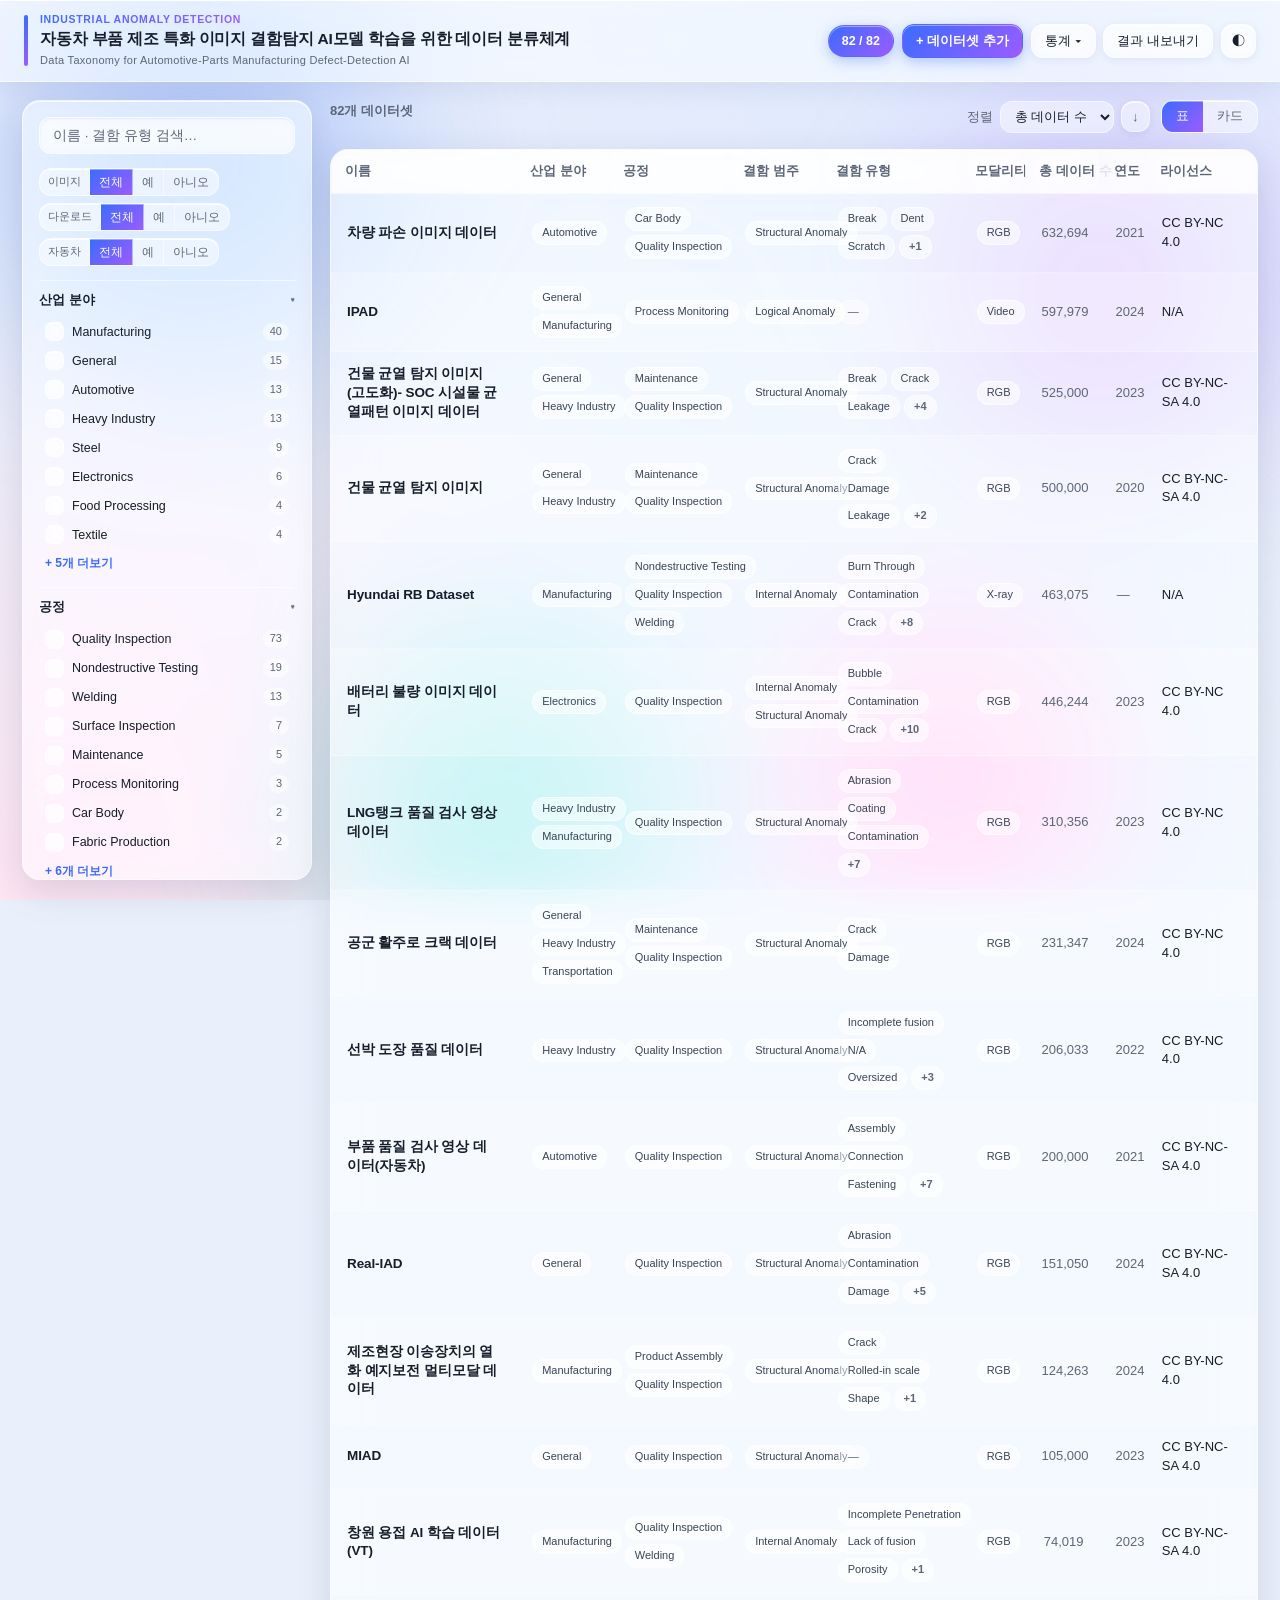
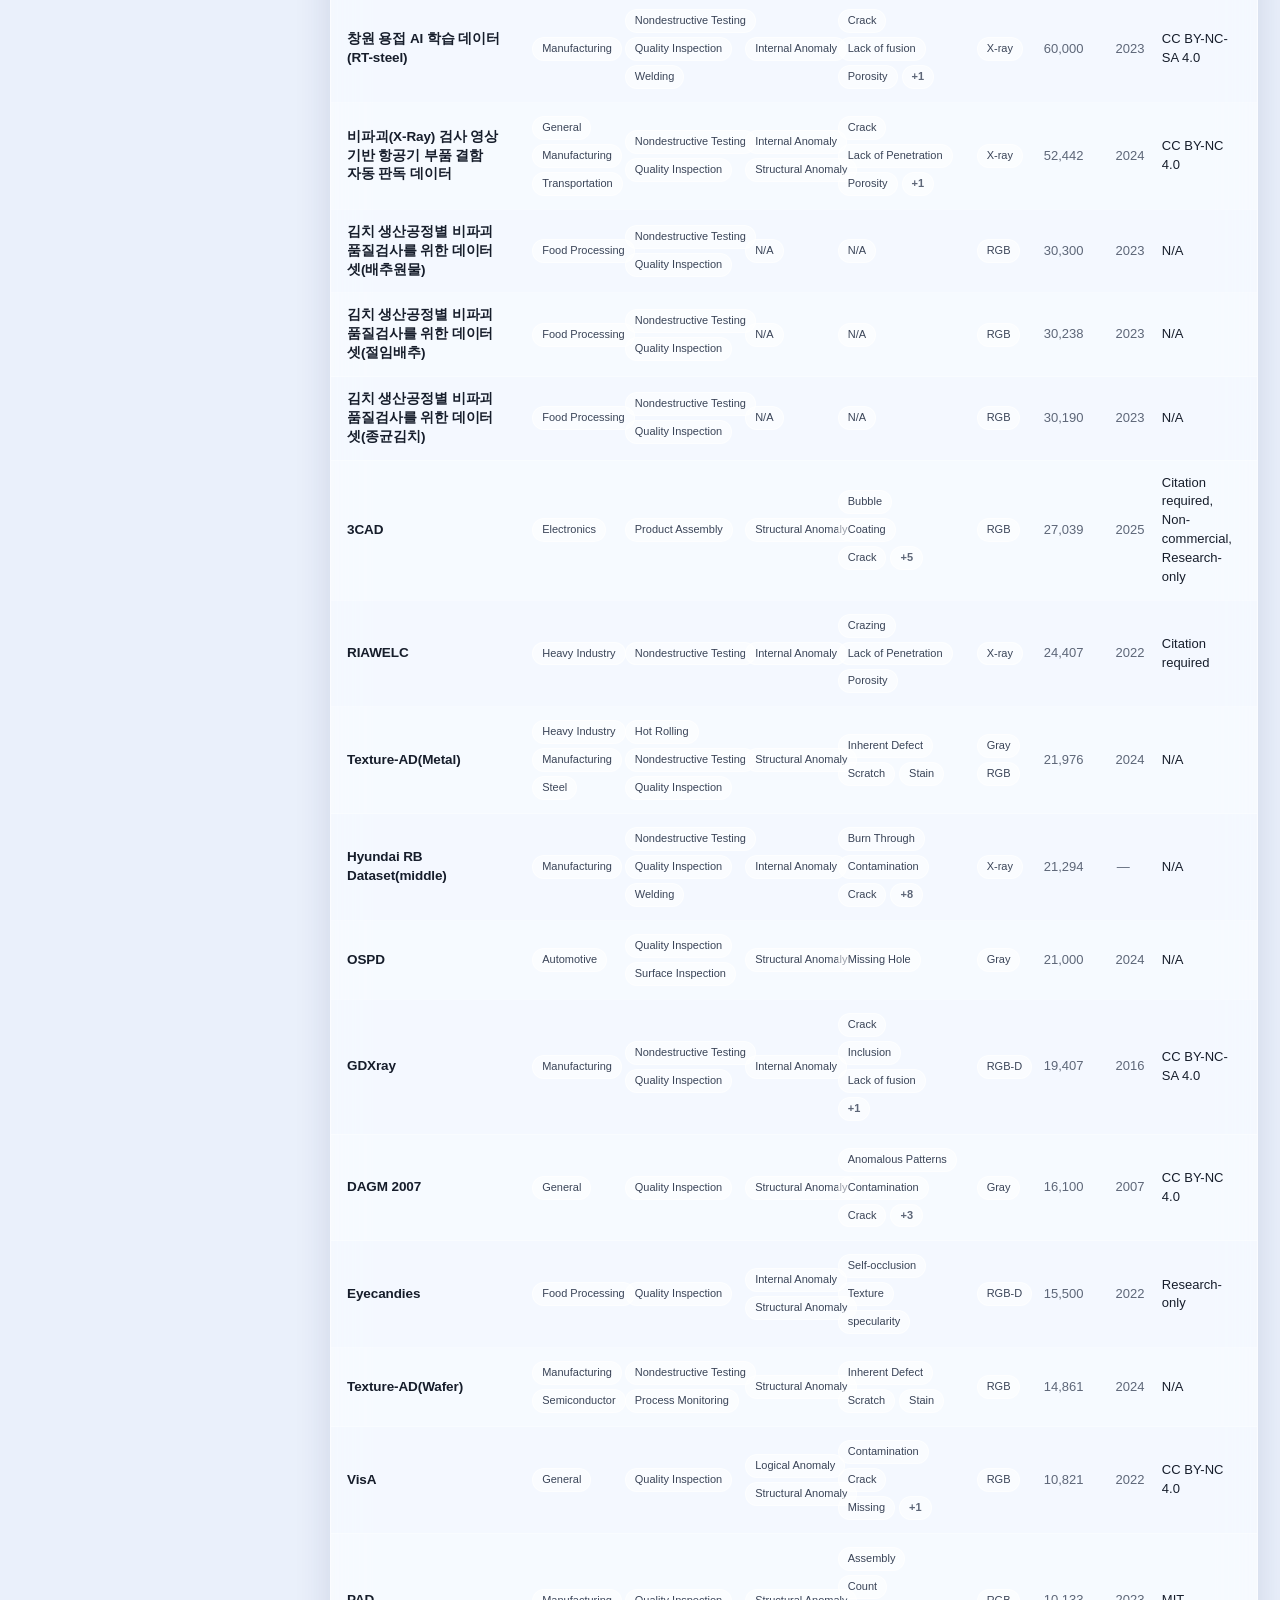
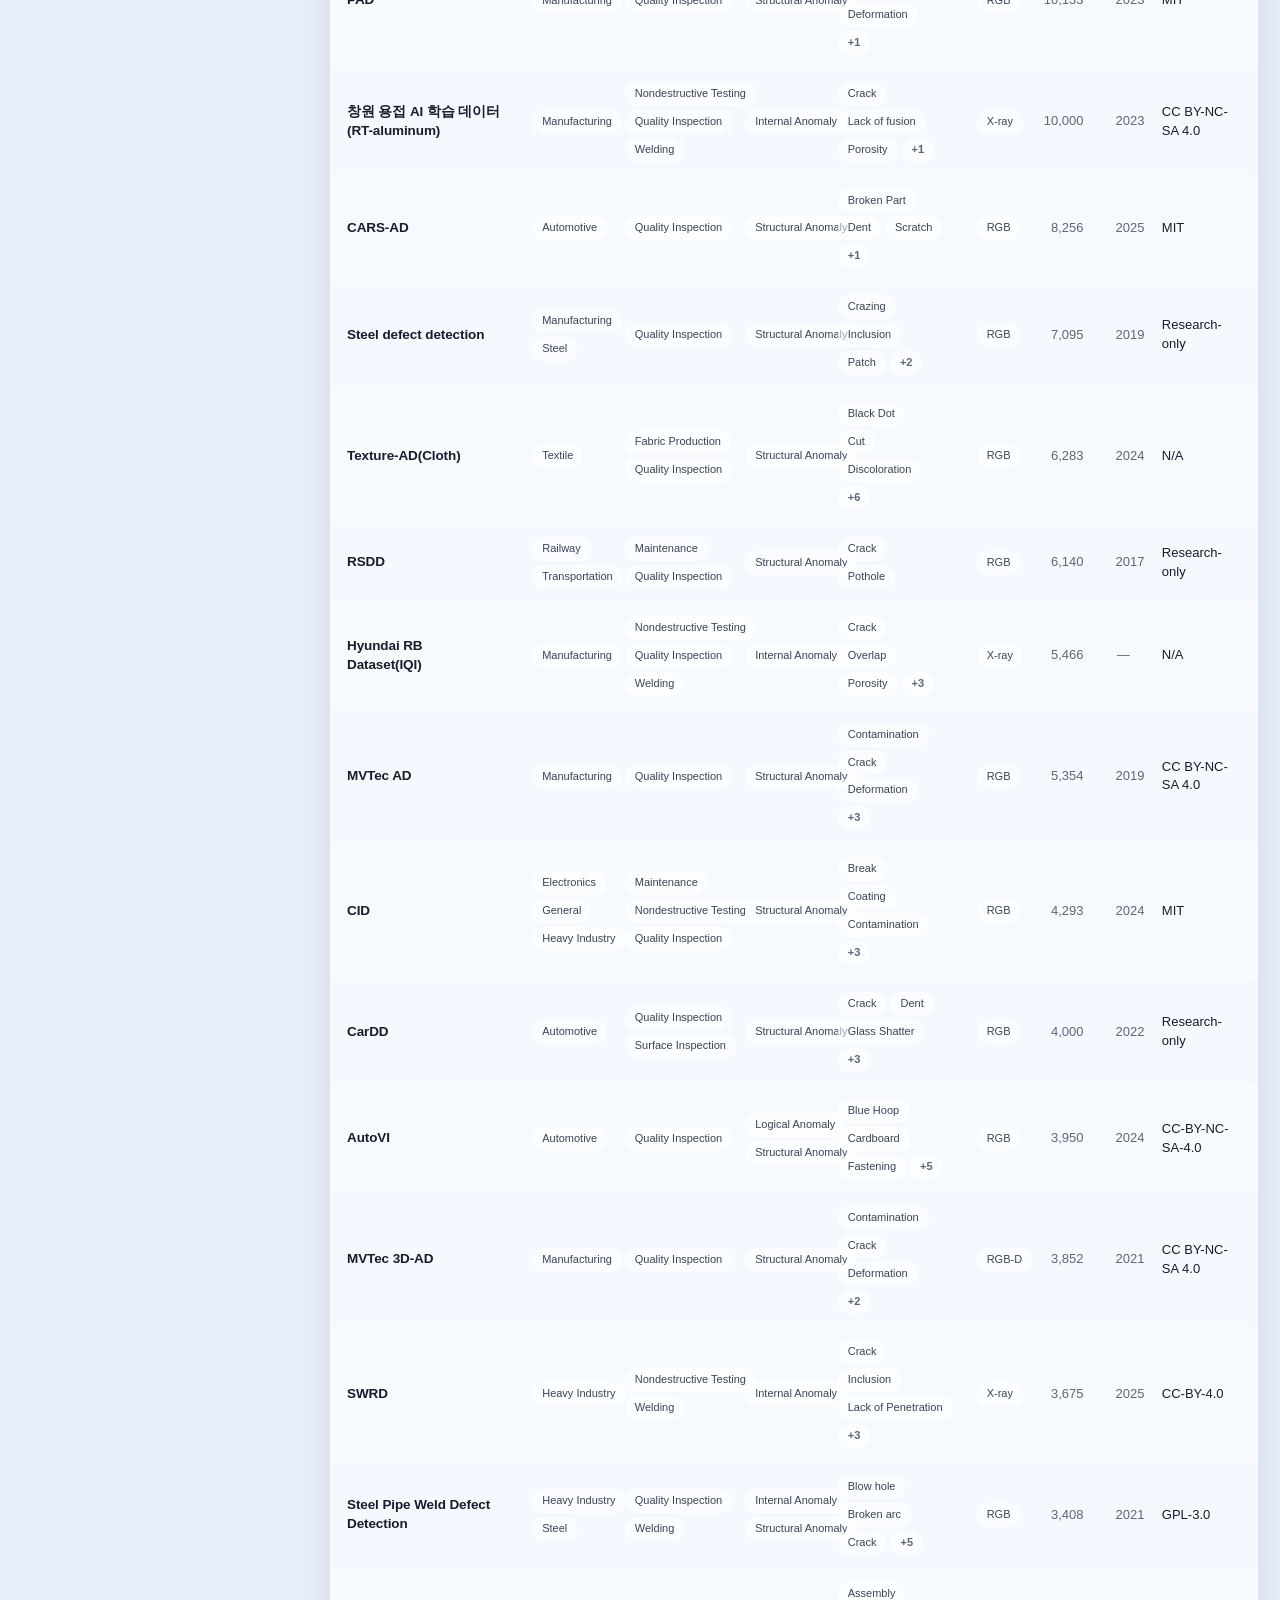
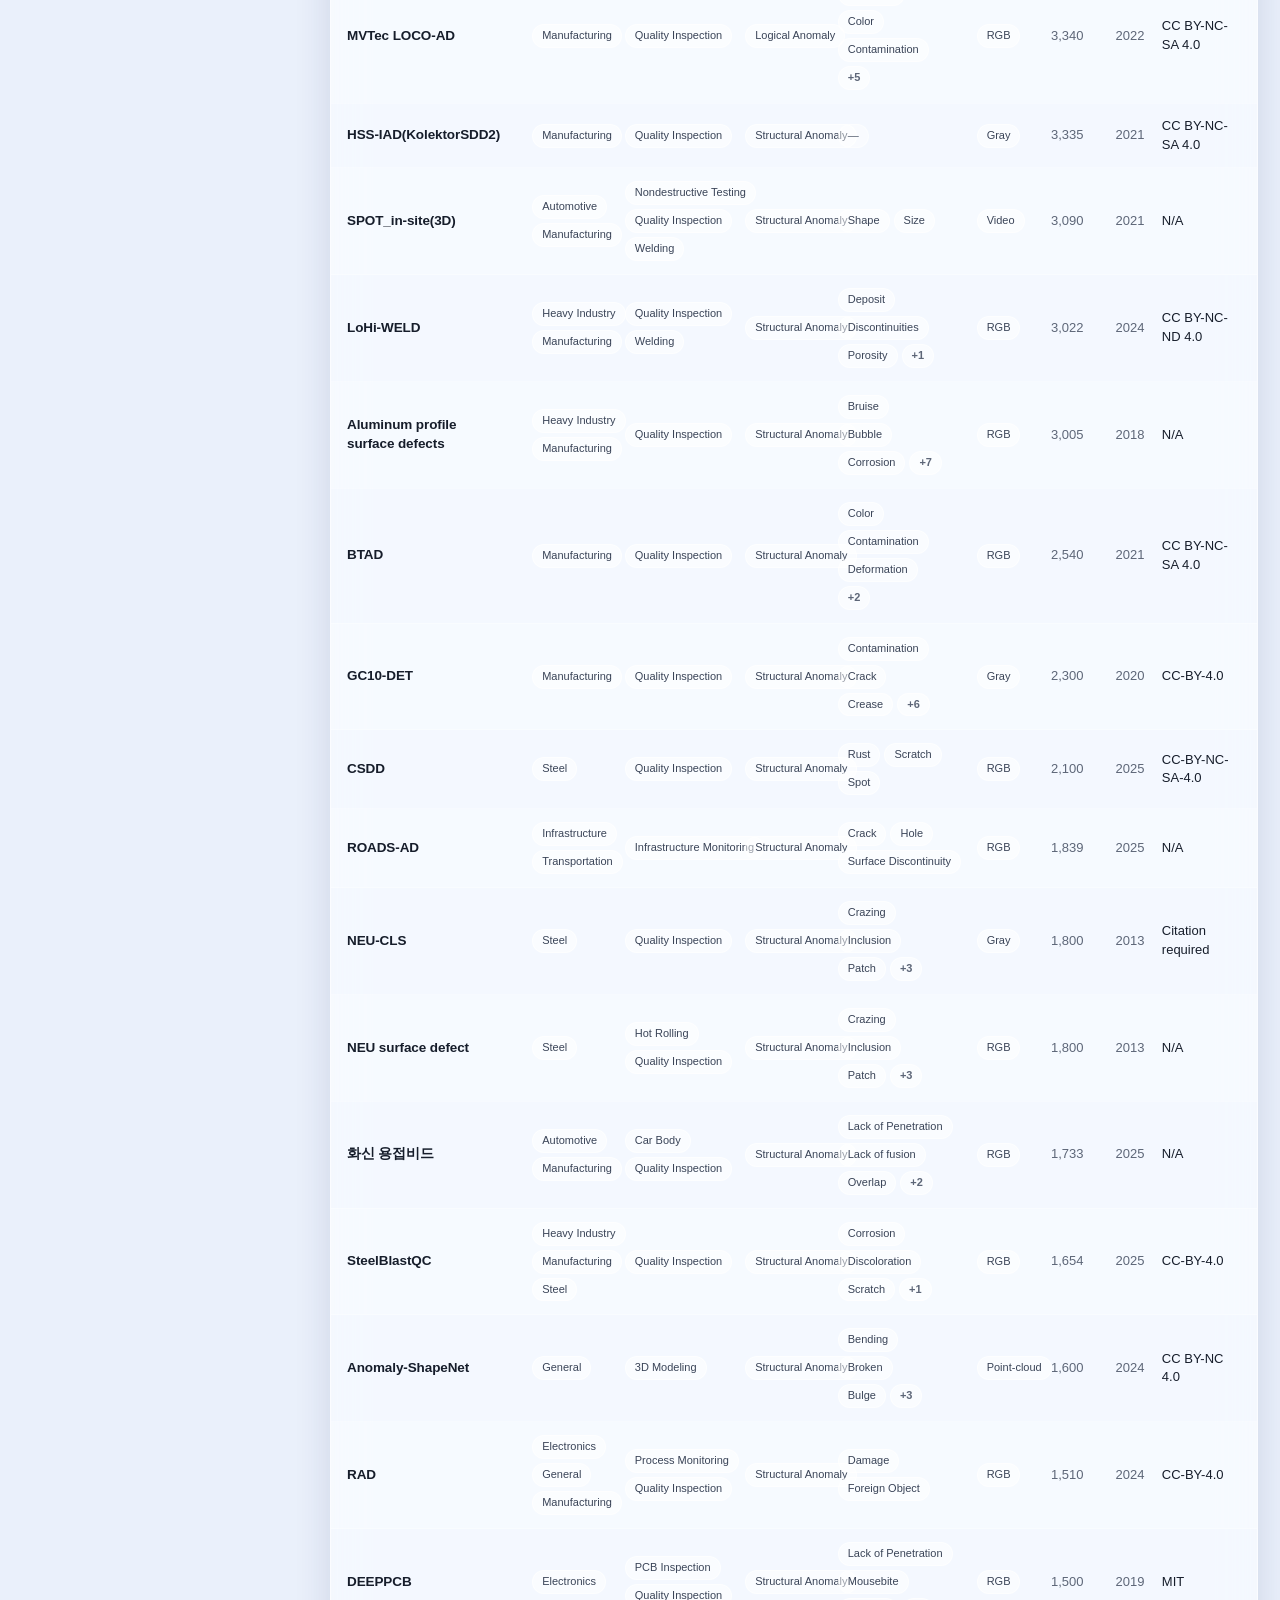
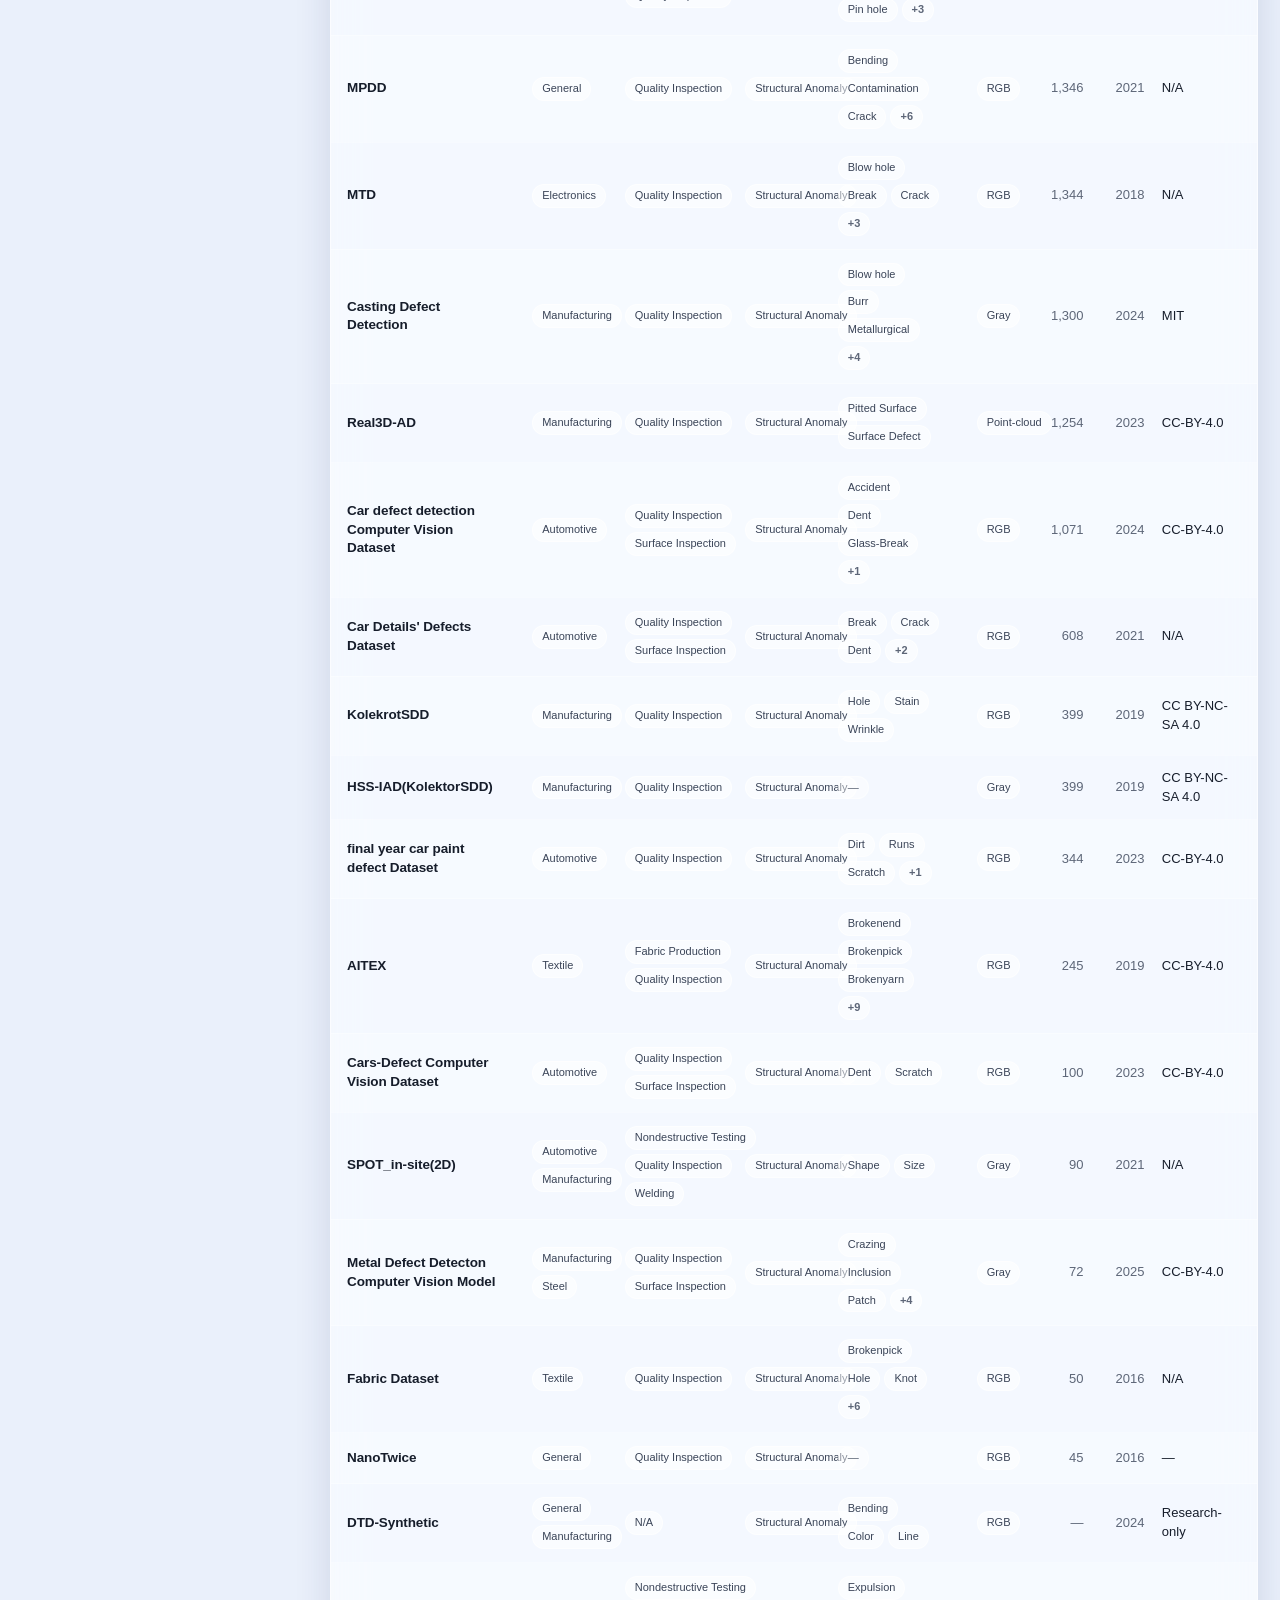
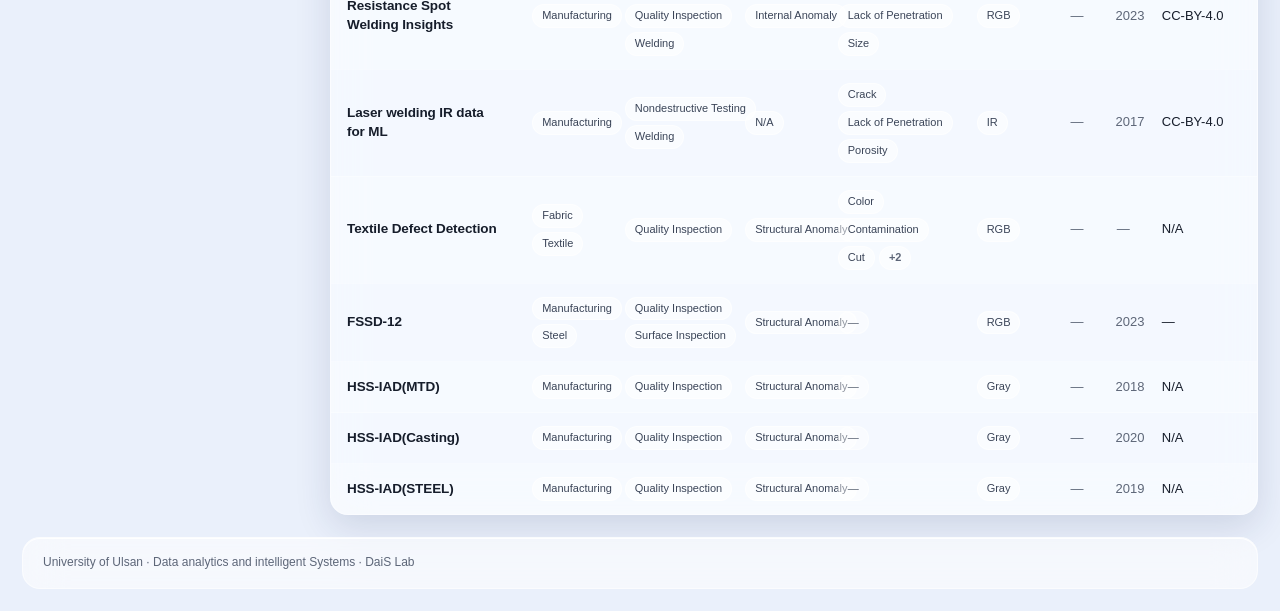
==== commit e95ef768: "fix: 자동차 데이터셋 10종 리서치 검수 반영 (컬럼 값 정정) 원본(논문·공식·Roboflow/Kaggle/IEEE/Zenodo/GitHub/AI Hub) 대조 전수 검수로 " ====
--- a/standalone.html
+++ b/standalone.html
@@ -2262,13 +2262,13 @@
    "Cardboard",
    "Fastening",
    "Missing",
-   "Netting Multiple",
+   "Multiple",
    "Obstruction",
    "Operator",
    "Unclipped"
   ],
   "AI based defect types count": 8,
-  "Abnormal": null,
+  "Abnormal": 878,
   "Annotation Format": [
    "Mask"
   ],
@@ -2281,7 +2281,8 @@
   "Created time": "2025년 10월 24일 오후 4:35",
   "Data Source Type": "Real",
   "Defect Category": [
-   "Logical Anomaly"
+   "Logical Anomaly",
+   "Structural Anomaly"
   ],
   "Dimension": "2D",
   "Image Modality": [
@@ -2292,12 +2293,12 @@
   ],
   "Last edited time": "2025년 11월 27일 오후 12:41",
   "License": "CC-BY-NC-SA-4.0",
-  "Link": "https://zenodo.org/records/8099580",
+  "Link": "https://zenodo.org/records/10459003",
   "Material Domain": [
    "Metal"
   ],
   "Model DB": [],
-  "Normal": null,
+  "Normal": 3072,
   "Process Domain": [
    "Quality Inspection"
   ],
@@ -2430,10 +2431,9 @@
  {
   "Name": "OSPD",
   "AI based Defect Type": [
-   "Hole",
-   "Missing"
-  ],
-  "AI based defect types count": 2,
+   "Missing Hole"
+  ],
+  "AI based defect types count": 1,
   "Abnormal": null,
   "Annotation Format": [
    "Bounding Box",
@@ -2445,7 +2445,7 @@
    "Pixel-level"
   ],
   "Automotive process": "Stamping",
-  "Class": null,
+  "Class": 1,
   "Created time": "2025년 10월 27일 오후 2:35",
   "Data Source Type": "Real & Synthetic",
   "Defect Category": [
@@ -2459,7 +2459,7 @@
    "Automotive"
   ],
   "Last edited time": "2025년 11월 27일 오후 12:40",
-  "License": "CC-BY-4.0",
+  "License": "N/A",
   "Link": "Download Link: https://tinyurl.com/hm6xatd7 / Paper: https://ieeexplore.ieee.org/stamp/stamp.jsp?arnumber=10711790",
   "Material Domain": [
    "Metal",
@@ -2477,7 +2477,7 @@
    "Object-Detection",
    "Segmentation"
   ],
-  "Total": null,
+  "Total": 21000,
   "Year": 2024,
   "in-lab": "",
   "isAutomotive": true,
@@ -3470,6 +3470,7 @@
   "AI based defect types count": 4,
   "Abnormal": 632694,
   "Annotation Format": [
+   "Bounding Box",
    "Polygon"
   ],
   "Annotation Level": [
@@ -4449,7 +4450,7 @@
    "Scratch",
    "Sealing"
   ],
-  "AI based defect types count": 12,
+  "AI based defect types count": 10,
   "Abnormal": 110000,
   "Annotation Format": [
    "Bounding Box",
@@ -4510,12 +4511,10 @@
   "AI based defect types count": 4,
   "Abnormal": 344,
   "Annotation Format": [
-   "Bounding Box",
-   "Polygon"
-  ],
-  "Annotation Level": [
-   "Object-level",
-   "Pixel-level"
+   "Bounding Box"
+  ],
+  "Annotation Level": [
+   "Object-level"
   ],
   "Automotive process": "Painting",
   "Class": 4,
@@ -4532,7 +4531,7 @@
    "Automotive"
   ],
   "Last edited time": "2025년 11월 27일 오후 12:41",
-  "License": "N/A",
+  "License": "CC-BY-4.0",
   "Link": "https://universe.roboflow.com/poli-h7nww/final-year-car-paint-defect",
   "Material Domain": [
    "Metal"
@@ -4543,11 +4542,10 @@
    "Quality Inspection"
   ],
   "Task": [
-   "Object-Detection",
-   "Segmentation"
+   "Object-Detection"
   ],
   "Total": 344,
-  "Year": 2022,
+  "Year": 2023,
   "in-lab": "",
   "isAutomotive": true,
   "isDownloadable": true,
@@ -4706,8 +4704,8 @@
    "Automotive"
   ],
   "Last edited time": "2026년 3월 20일 오후 3:07",
-  "License": "CC BY-NC 4.0",
-  "Link": "https://cardd-ustc.github.io/?utm_source=chatgpt.com",
+  "License": "Research-only",
+  "Link": "https://cardd-ustc.github.io/",
   "Material Domain": [
    "Metal",
    "Plastic"
@@ -4721,6 +4719,7 @@
   "Task": [
    "Classification",
    "Object-Detection",
+   "Salient Object Detection",
    "Segmentation"
   ],
   "Total": 4000,
@@ -4746,8 +4745,7 @@
    "Label"
   ],
   "Annotation Level": [
-   "Image-level",
-   "Object-level"
+   "Image-level"
   ],
   "Automotive process": "Inspection",
   "Class": 6,
@@ -4777,8 +4775,7 @@
    "Surface Inspection"
   ],
   "Task": [
-   "Classification",
-   "Object-Detection"
+   "Classification"
   ],
   "Total": 608,
   "Year": 2021,
@@ -4795,7 +4792,7 @@
    "Scratch"
   ],
   "AI based defect types count": 2,
-  "Abnormal": 260,
+  "Abnormal": 100,
   "Annotation Format": [
    "Bounding Box",
    "Label"
@@ -4833,7 +4830,7 @@
   "Task": [
    "Object-Detection"
   ],
-  "Total": 260,
+  "Total": 100,
   "Year": 2023,
   "in-lab": "",
   "isAutomotive": true,
@@ -4844,10 +4841,9 @@
  {
   "Name": "Car defect detection Computer Vision Dataset",
   "AI based Defect Type": [
-   "Break",
+   "Accident",
    "Dent",
-   "Glass Shatter",
-   "N/A",
+   "Glass-Break",
    "Scratch"
   ],
   "AI based defect types count": 4,
@@ -4860,7 +4856,7 @@
    "Object-level"
   ],
   "Automotive process": "Inspection",
-  "Class": 5,
+  "Class": 4,
   "Created time": "2025년 11월 22일 오후 8:47",
   "Data Source Type": "Real",
   "Defect Category": [
@@ -4887,9 +4883,7 @@
    "Surface Inspection"
   ],
   "Task": [
-   "Classification",
-   "Object-Detection",
-   "Segmentation"
+   "Object-Detection"
   ],
   "Total": 1071,
   "Year": 2024,
@@ -4931,7 +4925,7 @@
    "Automotive"
   ],
   "Last edited time": "2026년 3월 20일 오후 5:08",
-  "License": "N/A",
+  "License": "MIT",
   "Link": "https://github.com/juanb09111/heterogeneousAD",
   "Material Domain": [
    "N/A"
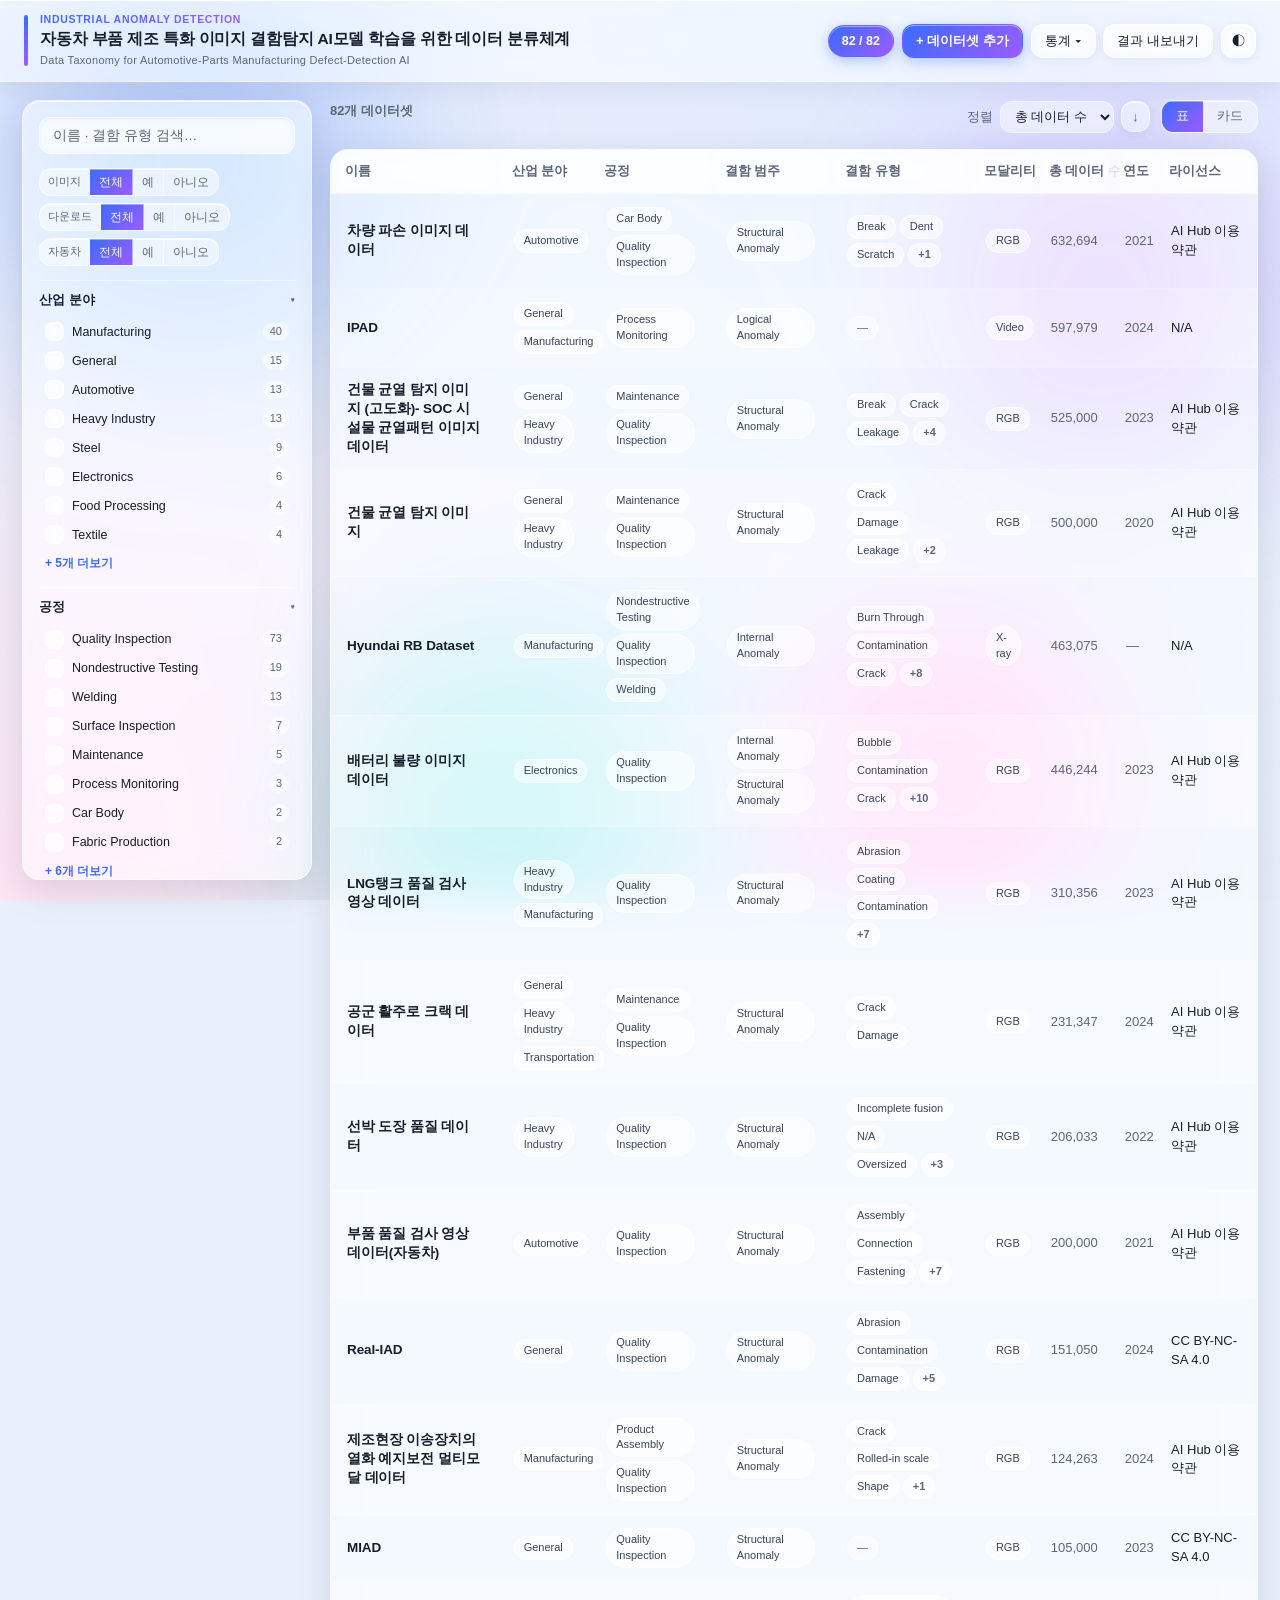
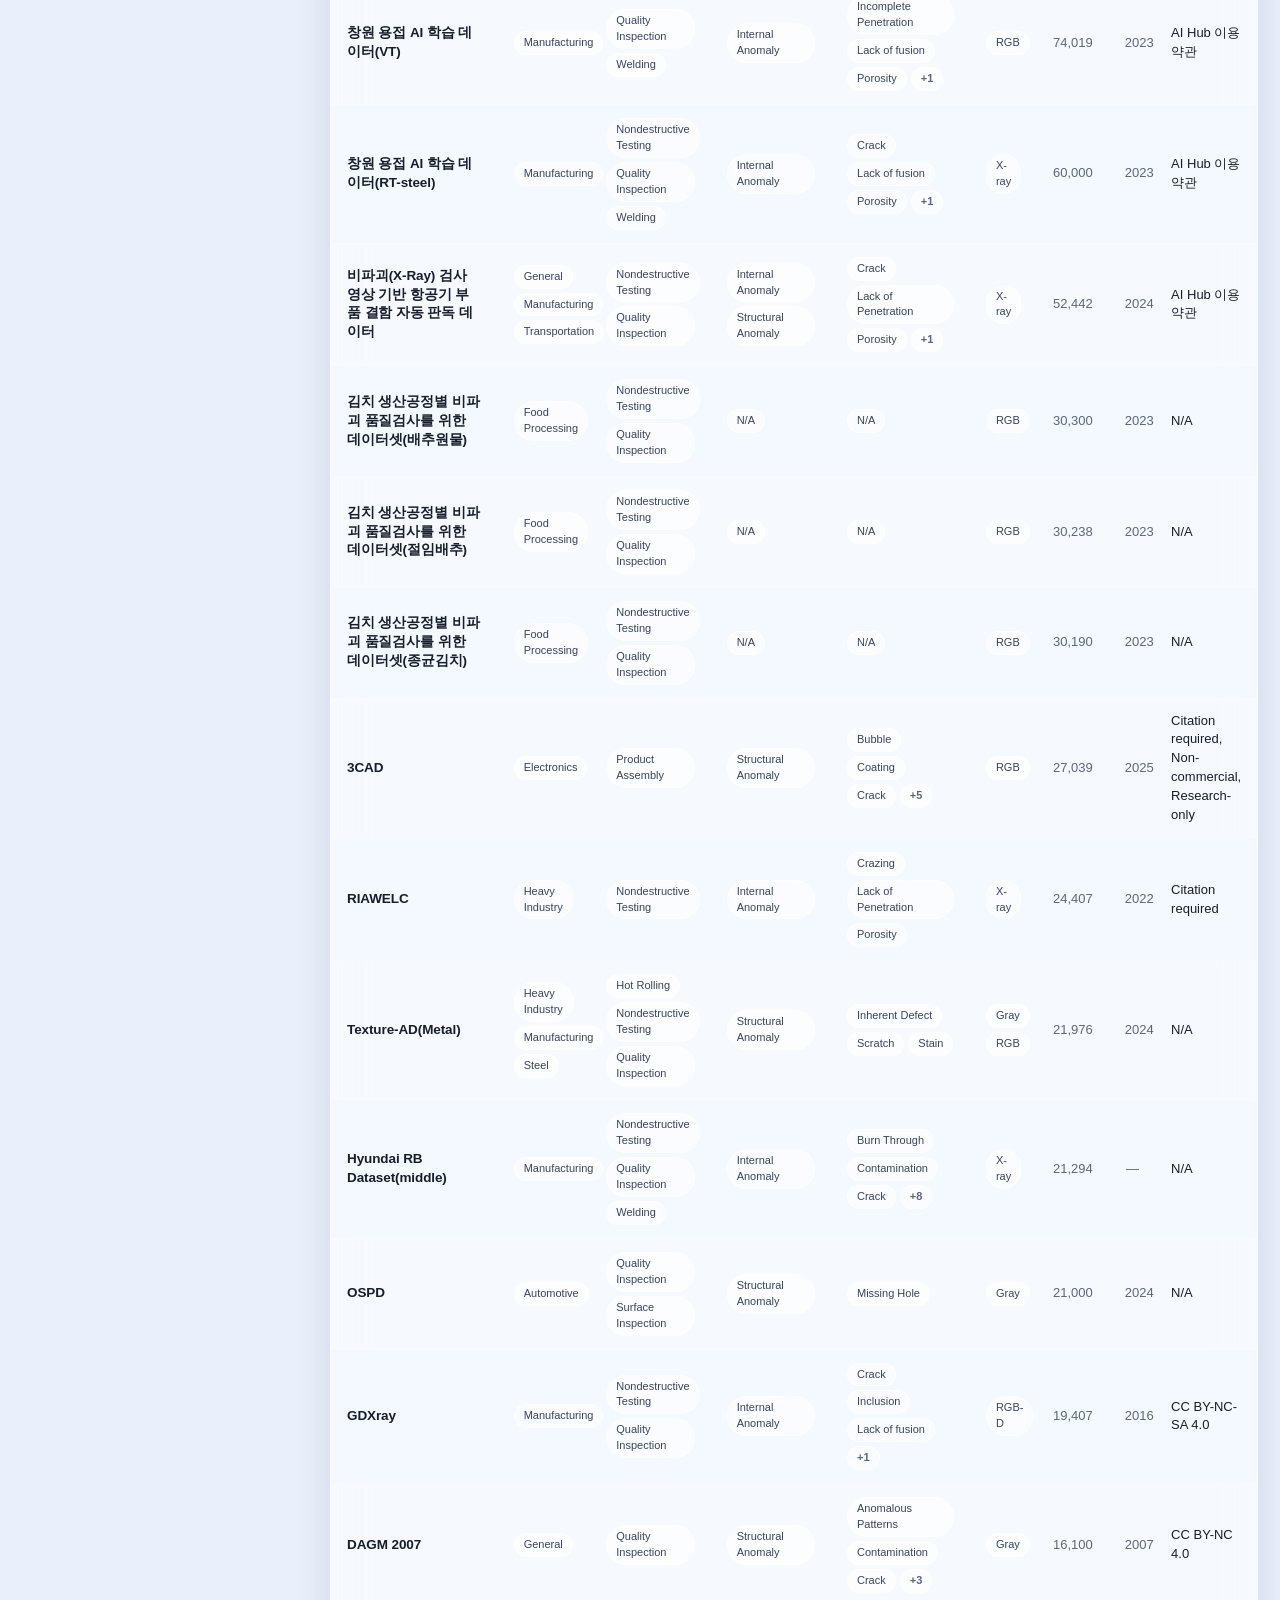
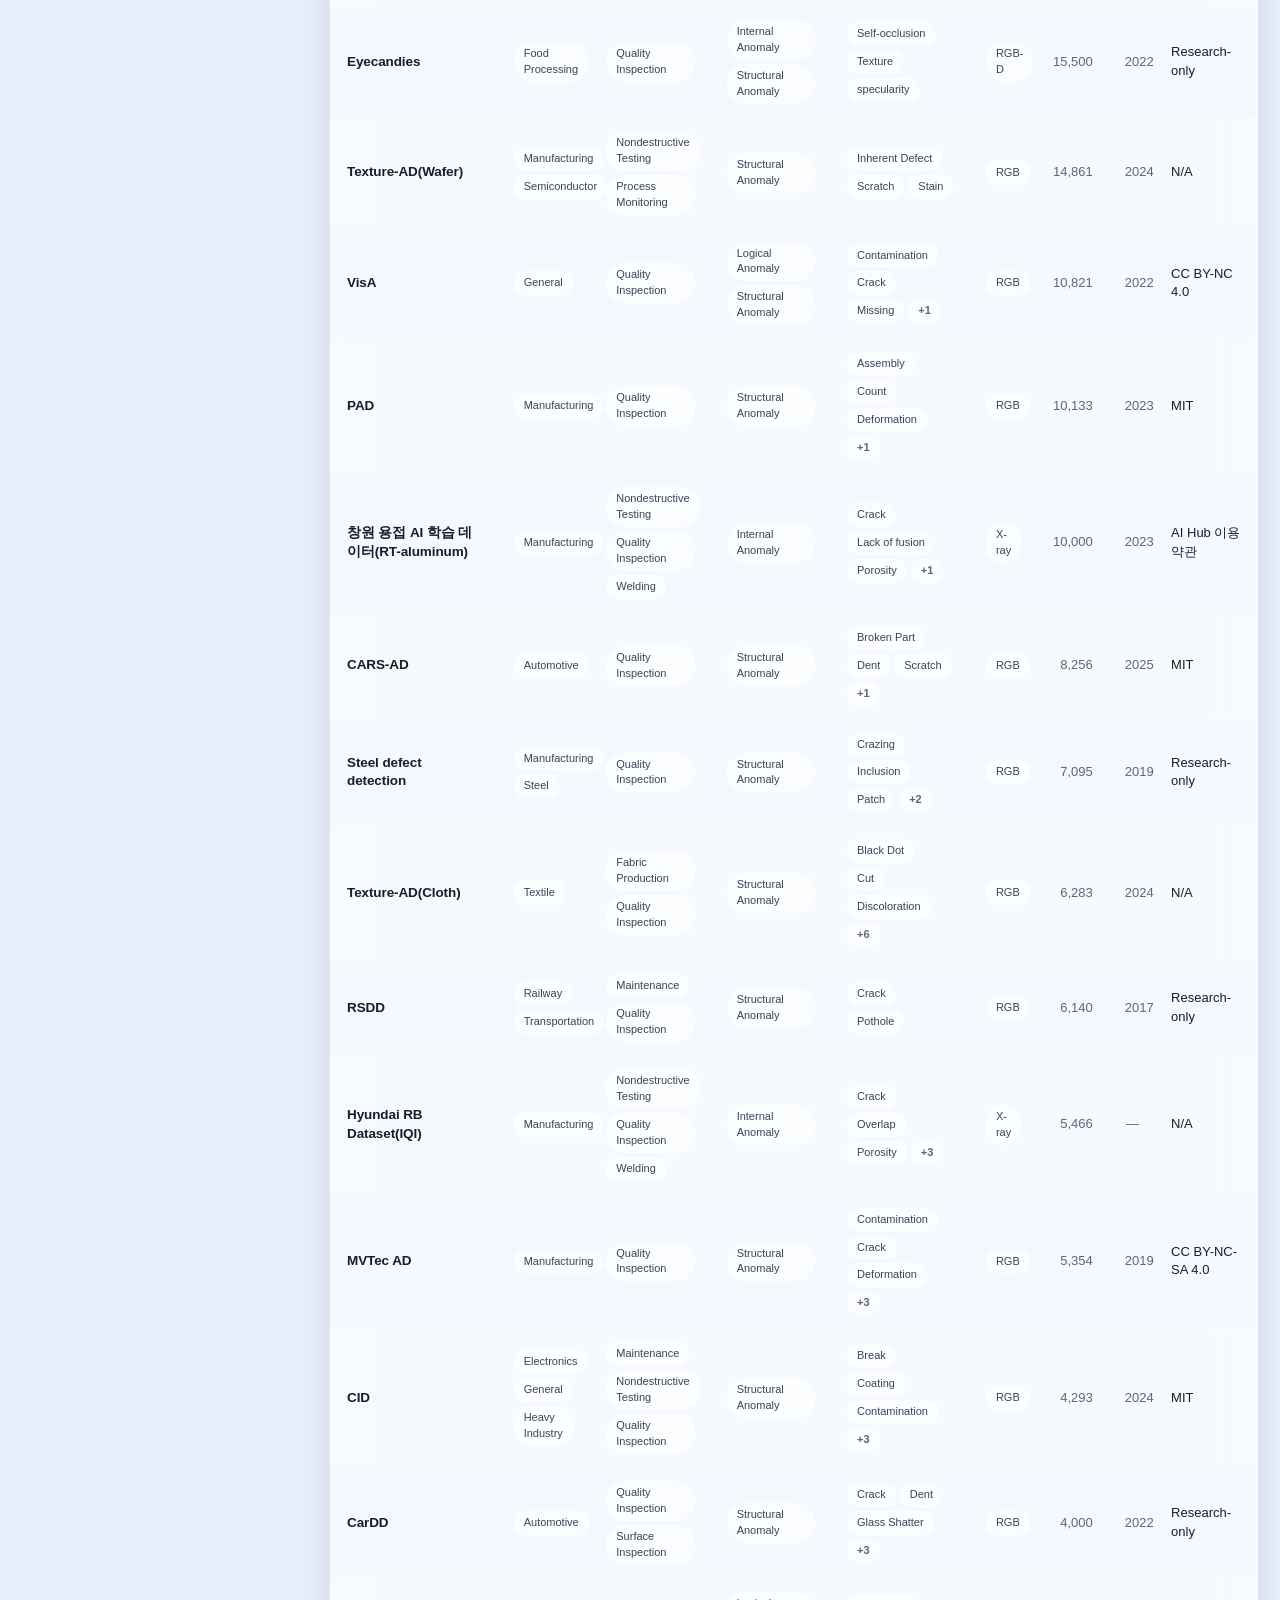
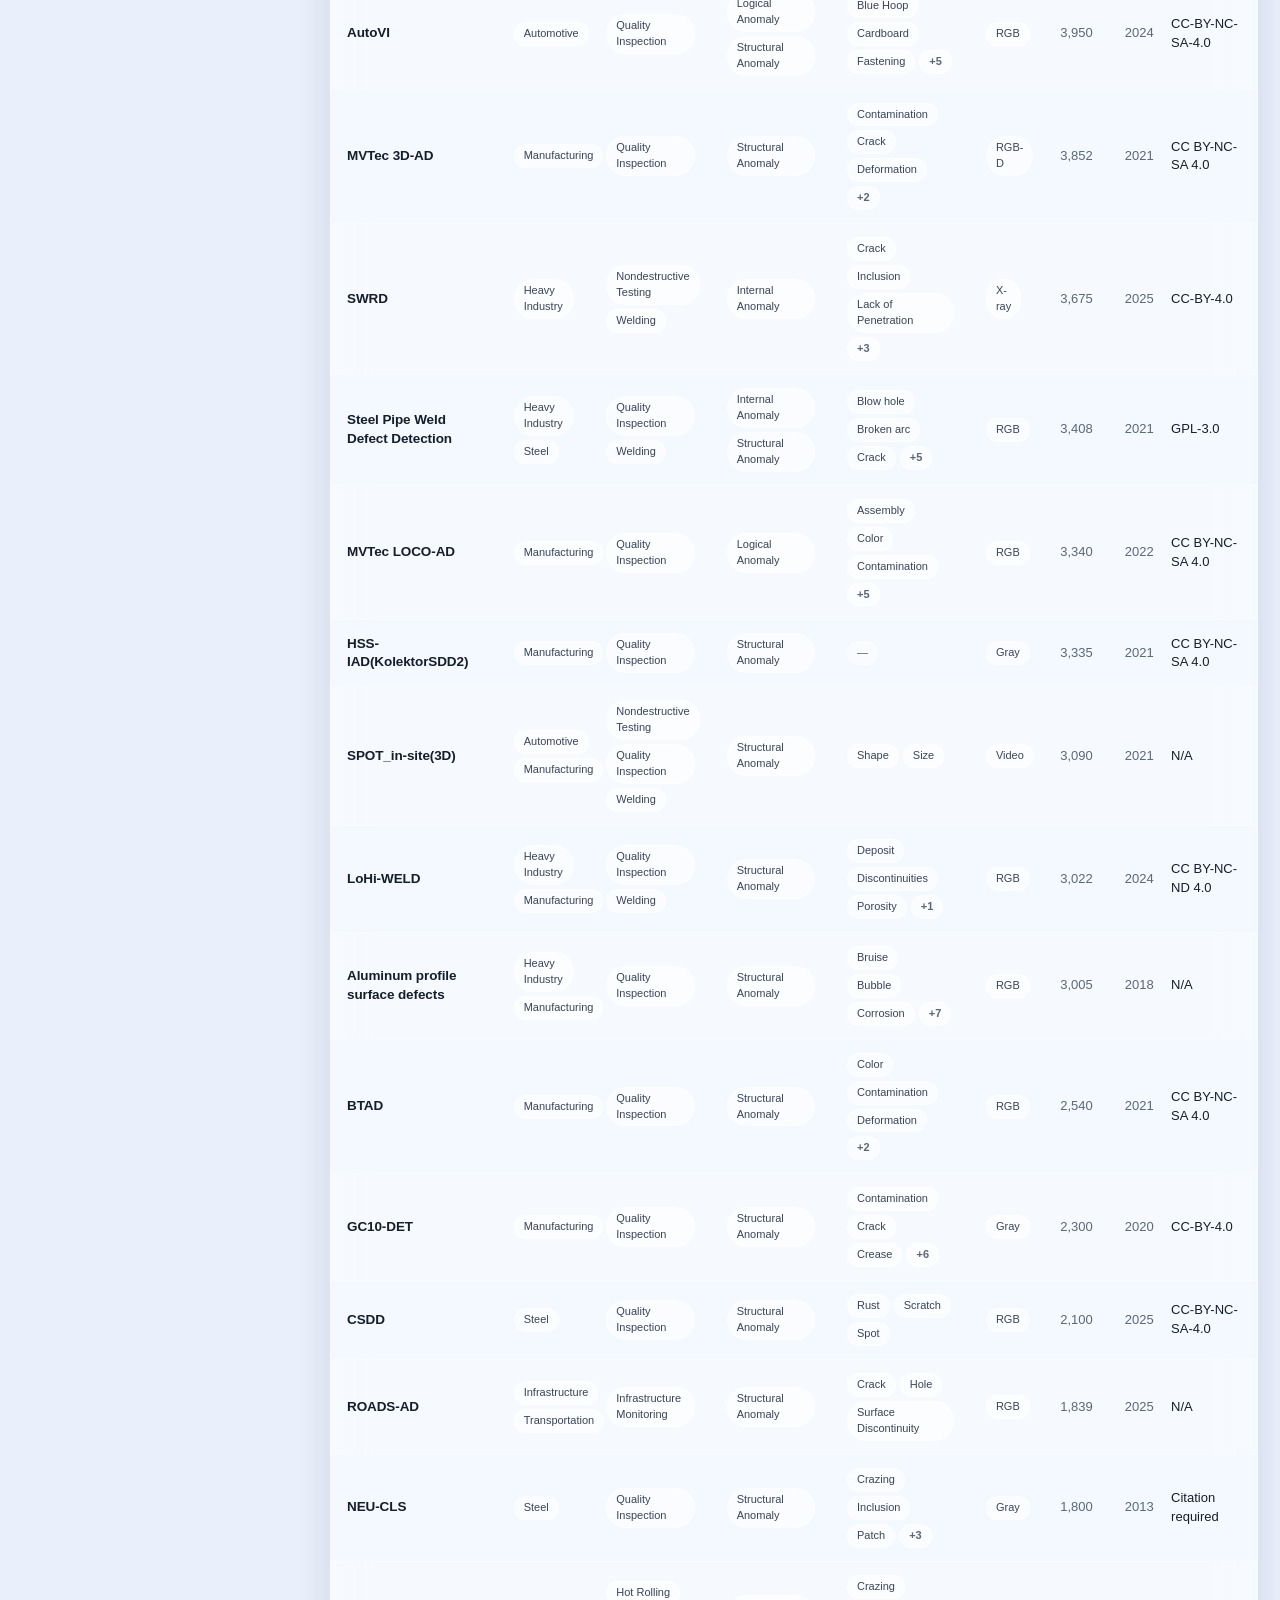
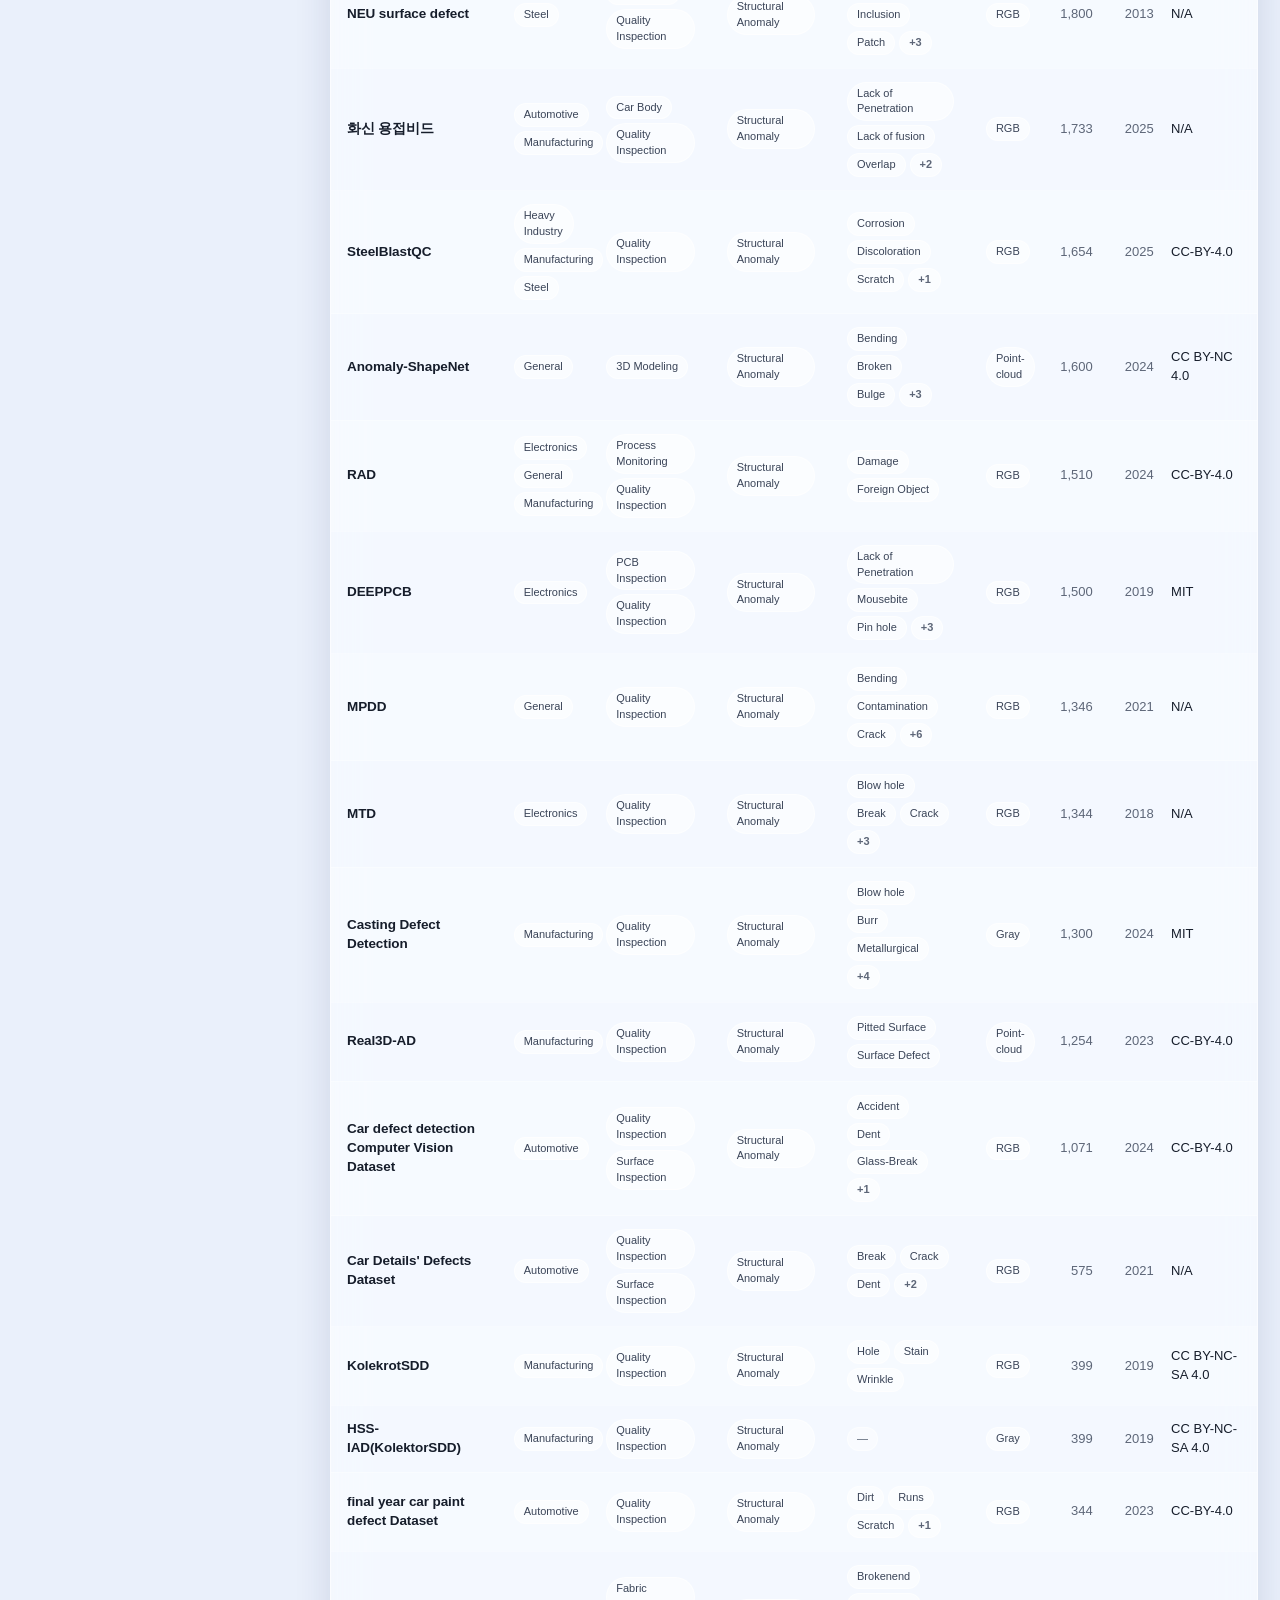
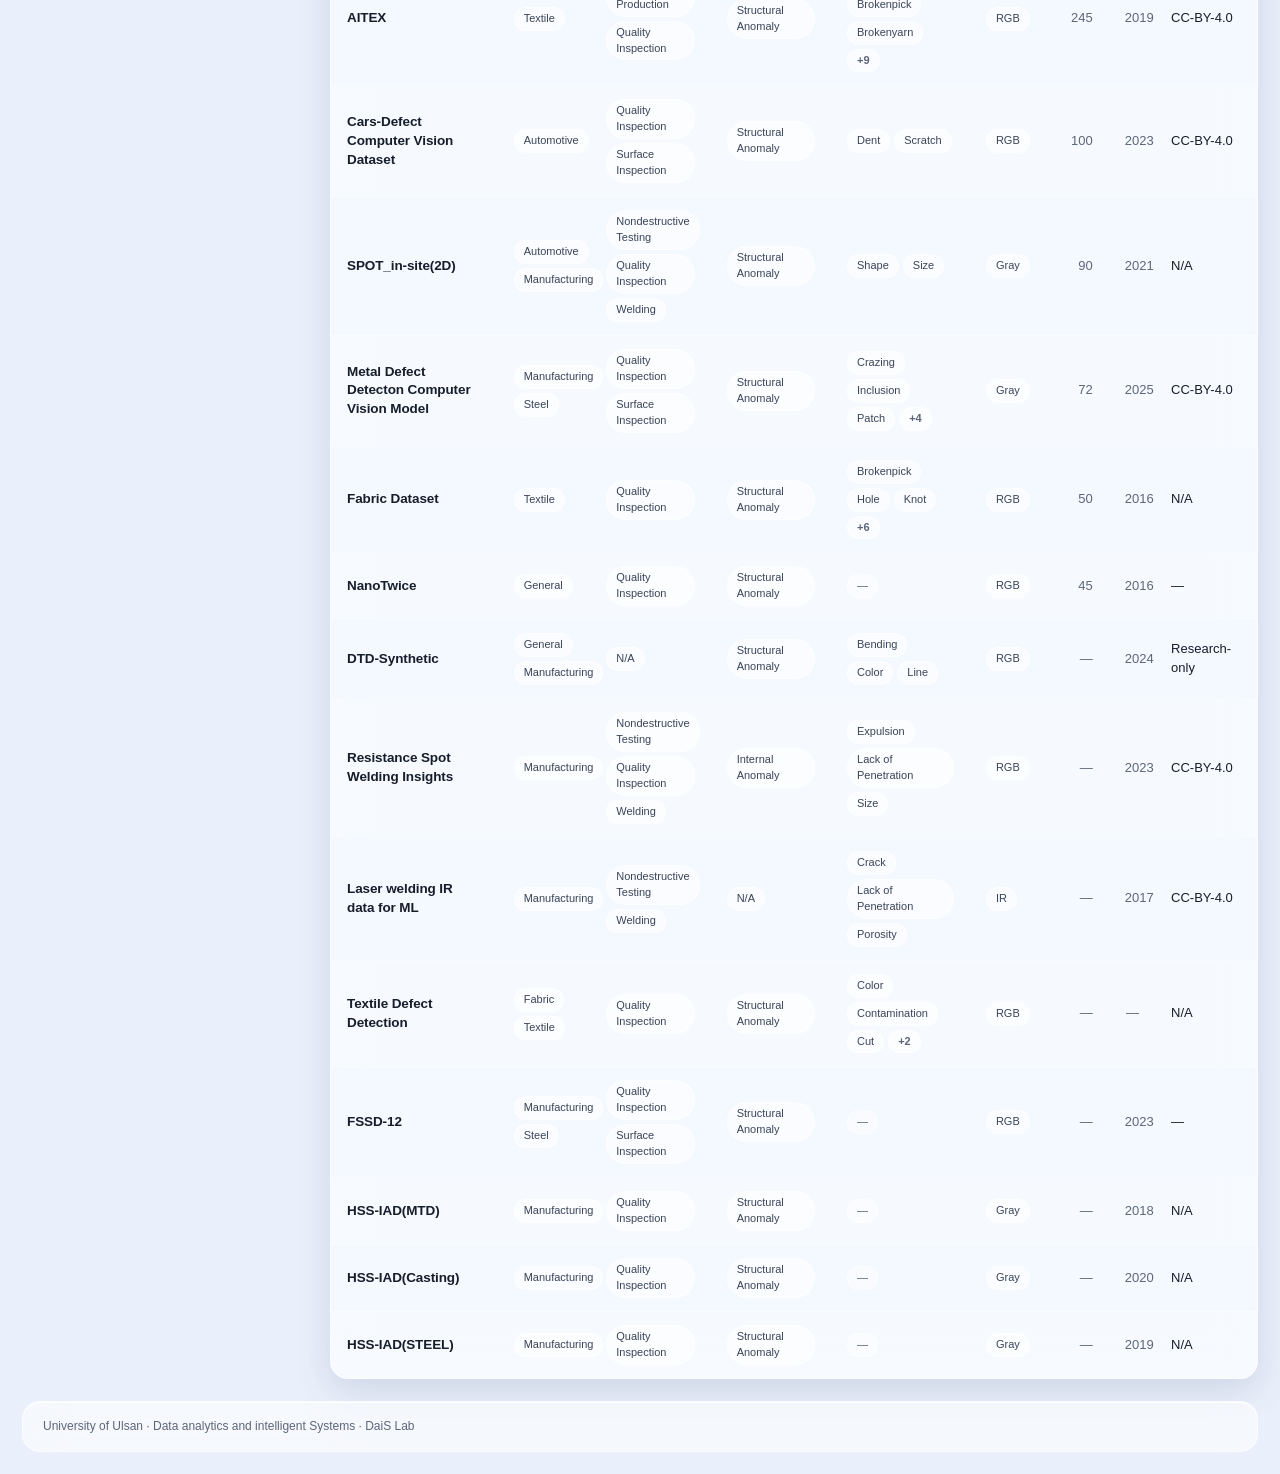
==== commit ad80e05e: "fix: AI Hub 라이선스 정정 · Car Details' 수치 · 표 칩 겹침 수정 - AI Hub 13개: 잘못된 CC 라이선스 → 'AI Hub 이용약관' (실제는 AI " ====
--- a/standalone.html
+++ b/standalone.html
@@ -337,7 +337,10 @@
 tbody tr:hover .ds-name { color: var(--accent); }
 tbody tr:hover .ds-name::after { content: " ›"; color: var(--accent); font-weight: 700; }
 
-.cell-chips { display: flex; flex-wrap: wrap; gap: 4px; max-width: 280px; }
+/* 칩 컨테이너는 칸 너비를 넘지 않게(고정 레이아웃에서 옆 칸 침범 방지) */
+.cell-chips { display: flex; flex-wrap: wrap; gap: 4px; max-width: 100%; min-width: 0; }
+/* 긴 칩('Structural Anomaly' 등)은 칸 안에서 줄바꿈 — 옆 칸으로 넘치지 않도록 */
+.cell-chips .chip { white-space: normal; }
 
 /* ---------------- 칩 ---------------- */
 .chip {
@@ -2750,7 +2753,7 @@
    "Manufacturing"
   ],
   "Last edited time": "2025년 11월 15일 오전 10:20",
-  "License": "CC BY-NC-SA 4.0",
+  "License": "AI Hub 이용약관",
   "Link": "https://aihub.or.kr/aihubdata/data/view.do?pageIndex=1&currMenu=115&topMenu=100&srchOptnCnd=OPTNCND001&searchKeyword=%EC%9A%A9%EC%A0%91+%EA%B2%B0%ED%95%A8&srchDetailCnd=DETAILCND001&srchOrder=ORDER001&srchPagePer=20&srchDataRealmCode=&aihubDataSe=data&dataSetSn=71761",
   "Material Domain": [
    "Metal",
@@ -2806,7 +2809,7 @@
    "Manufacturing"
   ],
   "Last edited time": "2026년 4월 24일 오후 5:13",
-  "License": "CC BY-NC-SA 4.0",
+  "License": "AI Hub 이용약관",
   "Link": "https://aihub.or.kr/aihubdata/data/view.do?pageIndex=1&currMenu=115&topMenu=100&srchOptnCnd=OPTNCND001&searchKeyword=%EC%9A%A9%EC%A0%91+%EA%B2%B0%ED%95%A8&srchDetailCnd=DETAILCND001&srchOrder=ORDER001&srchPagePer=20&srchDataRealmCode=&aihubDataSe=data&dataSetSn=71761",
   "Material Domain": [
    "Metal",
@@ -2863,7 +2866,7 @@
    "Manufacturing"
   ],
   "Last edited time": "2025년 11월 16일 오후 8:22",
-  "License": "CC BY-NC-SA 4.0",
+  "License": "AI Hub 이용약관",
   "Link": "https://aihub.or.kr/aihubdata/data/view.do?pageIndex=1&currMenu=115&topMenu=100&srchOptnCnd=OPTNCND001&searchKeyword=%EC%9A%A9%EC%A0%91+%EA%B2%B0%ED%95%A8&srchDetailCnd=DETAILCND001&srchOrder=ORDER001&srchPagePer=20&srchDataRealmCode=&aihubDataSe=data&dataSetSn=71761",
   "Material Domain": [
    "Aluminum"
@@ -2928,7 +2931,7 @@
    "Manufacturing"
   ],
   "Last edited time": "2025년 11월 7일 오전 12:53",
-  "License": "CC BY-NC 4.0",
+  "License": "AI Hub 이용약관",
   "Link": "https://www.aihub.or.kr/aihubdata/data/view.do?pageIndex=1&currMenu=115&topMenu=100&srchOptnCnd=OPTNCND001&searchKeyword=&srchDetailCnd=DETAILCND001&srchOrder=ORDER001&srchPagePer=20&srchDataRealmCode=REALM012&aihubDataSe=data&dataSetSn=71690",
   "Material Domain": [
    "Metal",
@@ -2995,7 +2998,7 @@
    "Electronics"
   ],
   "Last edited time": "2025년 11월 7일 오전 12:54",
-  "License": "CC BY-NC 4.0",
+  "License": "AI Hub 이용약관",
   "Link": "https://www.aihub.or.kr/aihubdata/data/view.do?pageIndex=1&currMenu=115&topMenu=100&srchOptnCnd=OPTNCND001&searchKeyword=&srchDetailCnd=DETAILCND001&srchOrder=ORDER001&srchPagePer=20&srchDataRealmCode=REALM012&aihubDataSe=data&dataSetSn=71687",
   "Material Domain": [
    "Multi-material"
@@ -3433,7 +3436,7 @@
    "Heavy Industry"
   ],
   "Last edited time": "2025년 11월 7일 오전 12:56",
-  "License": "CC BY-NC 4.0",
+  "License": "AI Hub 이용약관",
   "Link": "https://www.aihub.or.kr/aihubdata/data/view.do?pageIndex=1&currMenu=115&topMenu=100&srchOptnCnd=OPTNCND001&searchKeyword=&srchDetailCnd=DETAILCND001&srchOrder=ORDER001&srchPagePer=20&srchDataRealmCode=REALM012&aihubDataSe=data&dataSetSn=71447",
   "Material Domain": [
    "Metal",
@@ -3492,7 +3495,7 @@
    "Automotive"
   ],
   "Last edited time": "2025년 11월 27일 오후 12:41",
-  "License": "CC BY-NC 4.0",
+  "License": "AI Hub 이용약관",
   "Link": "https://aihub.or.kr/aihubdata/data/view.do?dataSetSn=581",
   "Material Domain": [
    "Multi-material"
@@ -3547,7 +3550,7 @@
    "Manufacturing"
   ],
   "Last edited time": "2025년 11월 7일 오전 1:03",
-  "License": "CC BY-NC 4.0",
+  "License": "AI Hub 이용약관",
   "Link": "https://www.aihub.or.kr/aihubdata/data/view.do?pageIndex=1&currMenu=&topMenu=&srchOptnCnd=OPTNCND001&searchKeyword=%EC%A0%9C%EC%A1%B0&srchDetailCnd=DETAILCND001&srchOrder=ORDER001&srchPagePer=20&aihubDataSe=data&dataSetSn=71802",
   "Material Domain": [
    "Multi-material"
@@ -3606,7 +3609,7 @@
    "Transportation"
   ],
   "Last edited time": "2025년 11월 16일 오후 8:22",
-  "License": "CC BY-NC 4.0",
+  "License": "AI Hub 이용약관",
   "Link": "https://aihub.or.kr/aihubdata/data/view.do?currMenu=115&topMenu=100&&srchDataRealmCode=REALM001&aihubDataSe=data&dataSetSn=71867",
   "Material Domain": [
    "Metal"
@@ -3662,7 +3665,7 @@
    "Transportation"
   ],
   "Last edited time": "2025년 11월 8일 오후 8:48",
-  "License": "CC BY-NC 4.0",
+  "License": "AI Hub 이용약관",
   "Link": "https://www.aihub.or.kr/aihubdata/data/view.do?pageIndex=1&currMenu=115&topMenu=100&srchOptnCnd=OPTNCND001&searchKeyword=&srchDetailCnd=DETAILCND001&srchOrder=ORDER001&srchPagePer=20&srchDataRealmCode=REALM001&srchDataRealmCode=REALM012&aihubDataSe=data&dataSetSn=71868",
   "Material Domain": [
    "Concrete"
@@ -3846,7 +3849,7 @@
    "Heavy Industry"
   ],
   "Last edited time": "2025년 11월 8일 오후 8:55",
-  "License": "CC BY-NC-SA 4.0",
+  "License": "AI Hub 이용약관",
   "Link": "https://aihub.or.kr/aihubdata/data/view.do?dataSetSn=71769",
   "Material Domain": [
    "Concrete",
@@ -3904,7 +3907,7 @@
    "Heavy Industry"
   ],
   "Last edited time": "2025년 11월 8일 오후 8:57",
-  "License": "CC BY-NC-SA 4.0",
+  "License": "AI Hub 이용약관",
   "Link": "https://www.aihub.or.kr/aihubdata/data/view.do?currMenu=115&topMenu=100&dataSetSn=162",
   "Material Domain": [
    "Concrete",
@@ -4476,7 +4479,7 @@
    "Automotive"
   ],
   "Last edited time": "2025년 11월 27일 오후 12:41",
-  "License": "CC BY-NC-SA 4.0",
+  "License": "AI Hub 이용약관",
   "Link": "https://aihub.or.kr/aihubdata/data/view.do?dataSetSn=578",
   "Material Domain": [
    "Metal",
@@ -4740,7 +4743,7 @@
    "Scratch"
   ],
   "AI based defect types count": 5,
-  "Abnormal": 608,
+  "Abnormal": 575,
   "Annotation Format": [
    "Label"
   ],
@@ -4748,7 +4751,7 @@
    "Image-level"
   ],
   "Automotive process": "Inspection",
-  "Class": 6,
+  "Class": 5,
   "Created time": "2025년 11월 22일 오후 8:39",
   "Data Source Type": "Real",
   "Defect Category": [
@@ -4777,7 +4780,7 @@
   "Task": [
    "Classification"
   ],
-  "Total": 608,
+  "Total": 575,
   "Year": 2021,
   "in-lab": "",
   "isAutomotive": true,
@@ -5238,15 +5241,15 @@
 
 /* 표 컬럼 */
 const COLUMNS = [
-  { key: "Name",                 label: "이름",      type: "name",  w: "20%" },
+  { key: "Name",                 label: "이름",      type: "name",  w: "18%" },
   { key: "Industry Domain",      label: "산업 분야",  type: "chips", w: "10%" },
   { key: "Process Domain",       label: "공정",      type: "chips", w: "13%" },
-  { key: "Defect Category",      label: "결함 범주",  type: "chips", w: "10%" },
+  { key: "Defect Category",      label: "결함 범주",  type: "chips", w: "13%" },
   { key: "AI based Defect Type", label: "결함 유형",  type: "chips", w: "15%" },
   { key: "Image Modality",       label: "모달리티",   type: "chips", w: "7%" },
   { key: "Total",                label: "총 데이터 수", type: "num",  w: "8%" },
   { key: "Year",                 label: "연도",      type: "year",  w: "5%" },
-  { key: "License",              label: "라이선스",   type: "text",  w: "12%" },
+  { key: "License",              label: "라이선스",   type: "text",  w: "11%" },
 ];
 
 /* ---------------- 상태 ---------------- */
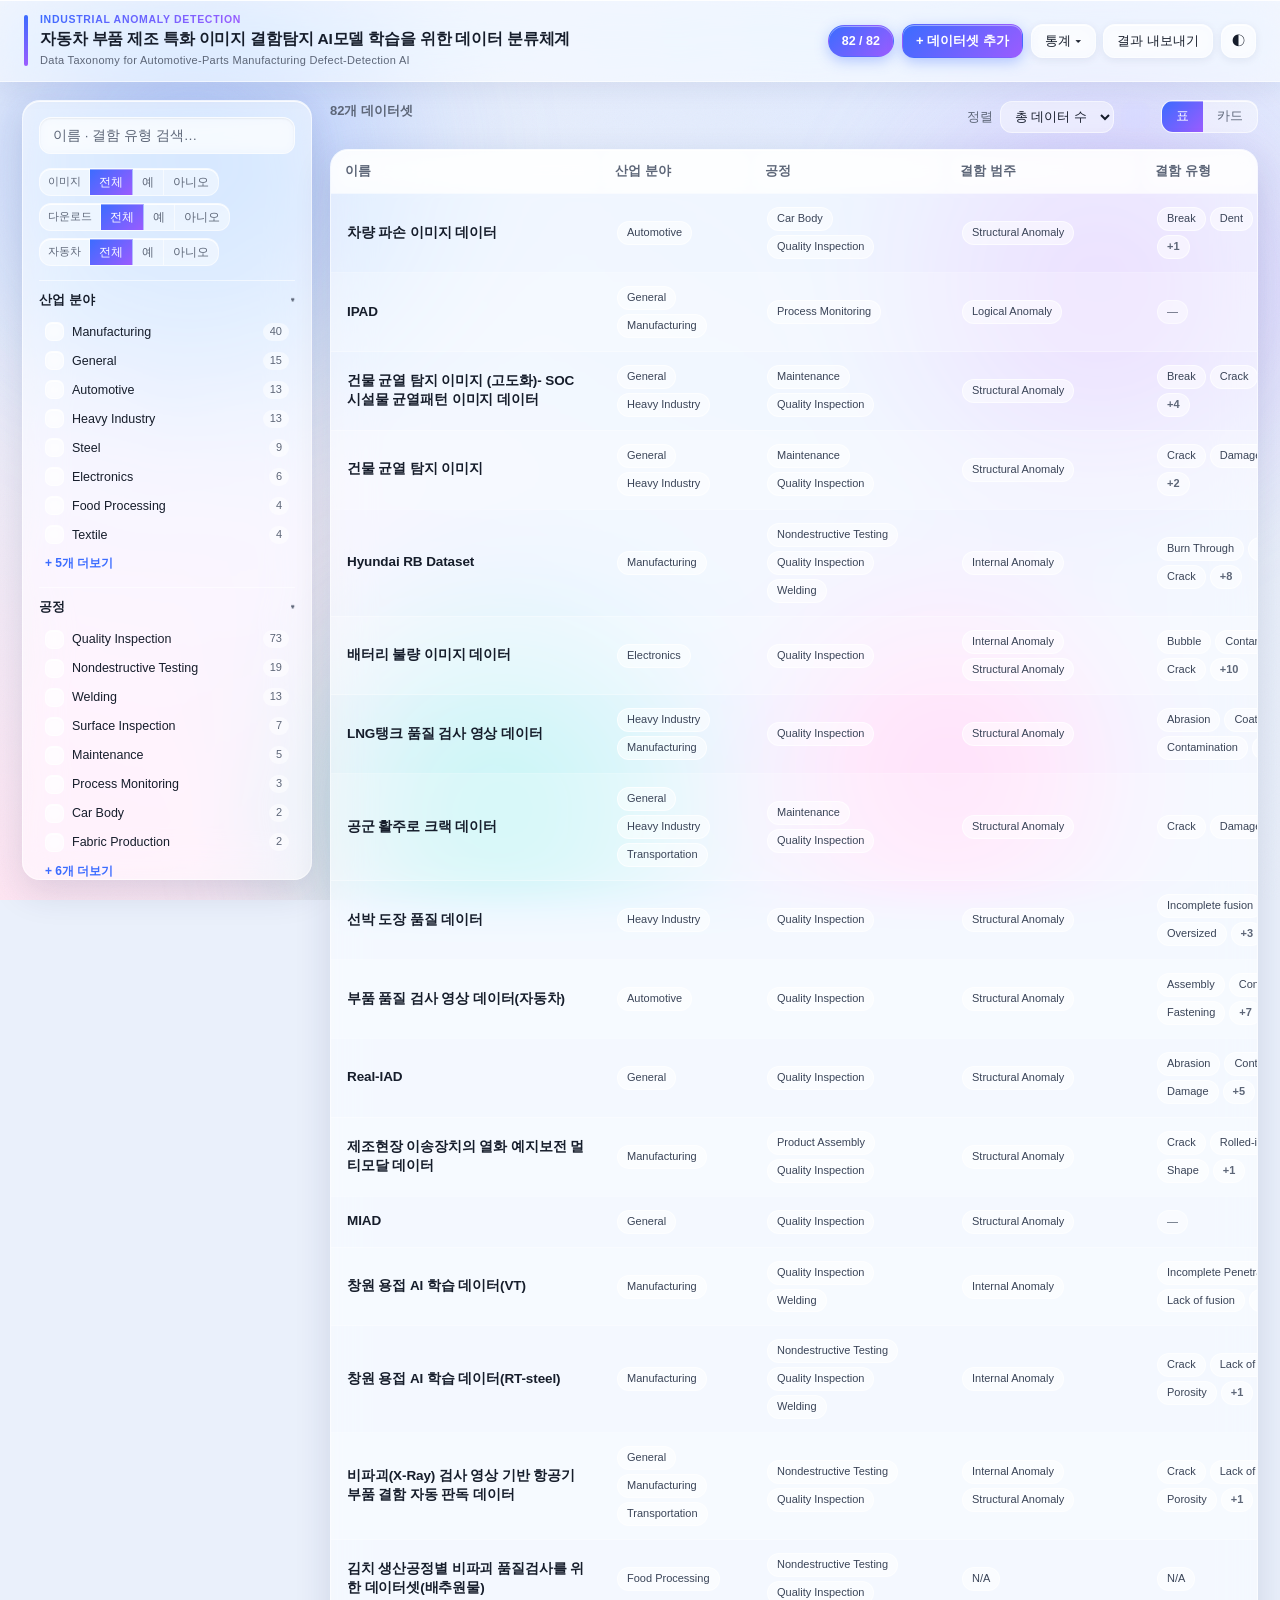
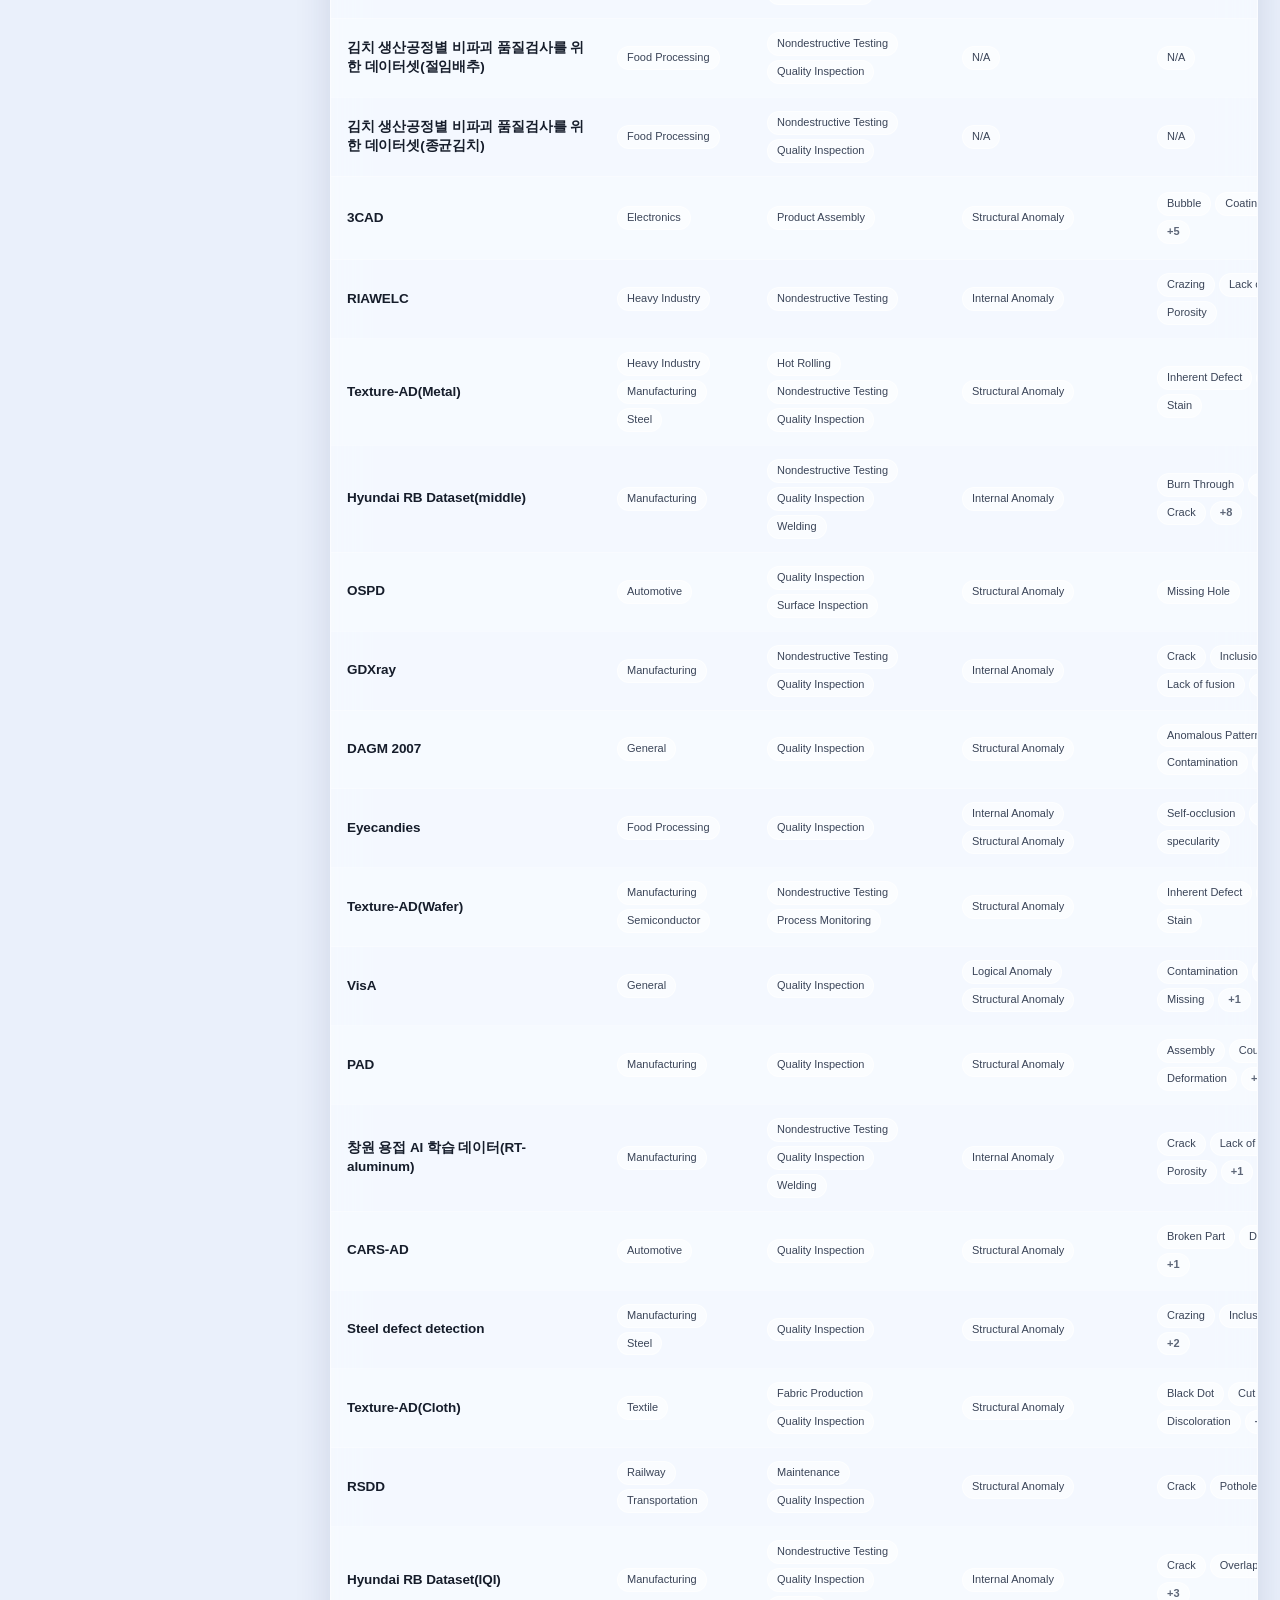
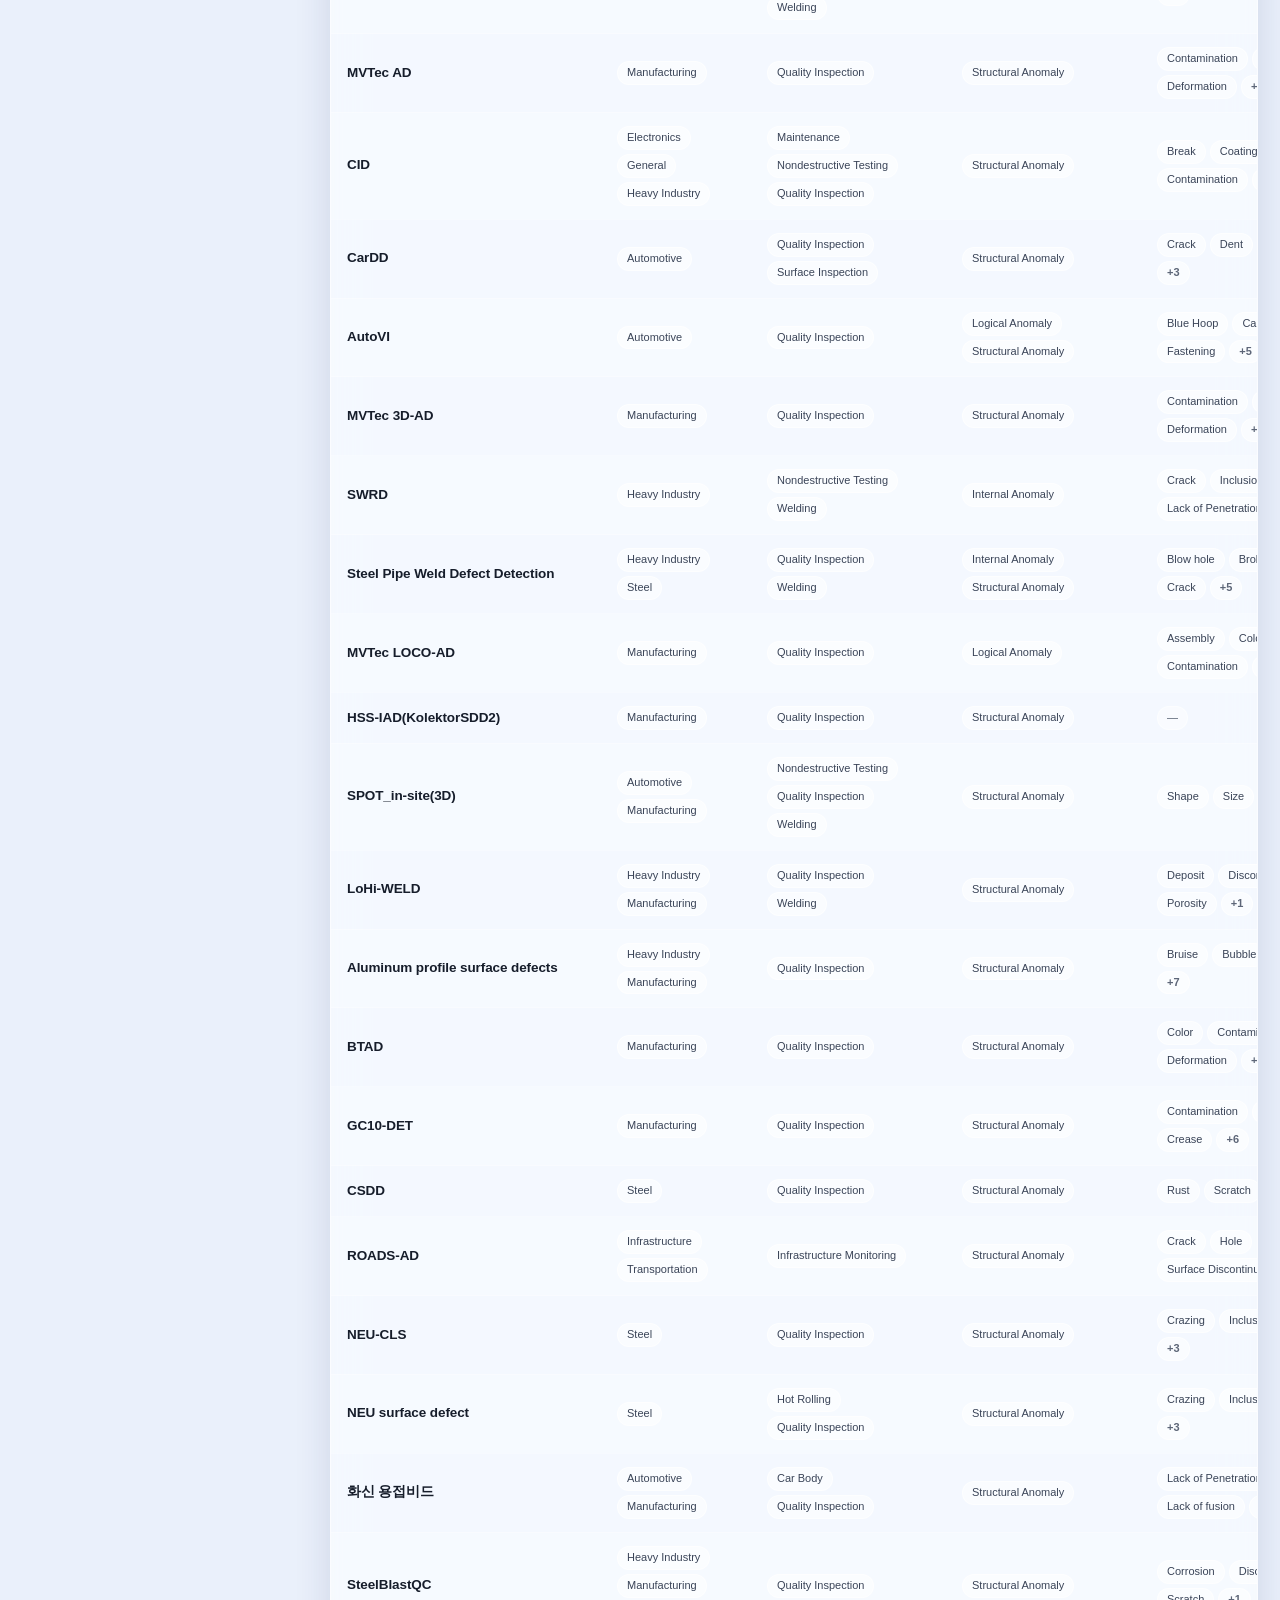
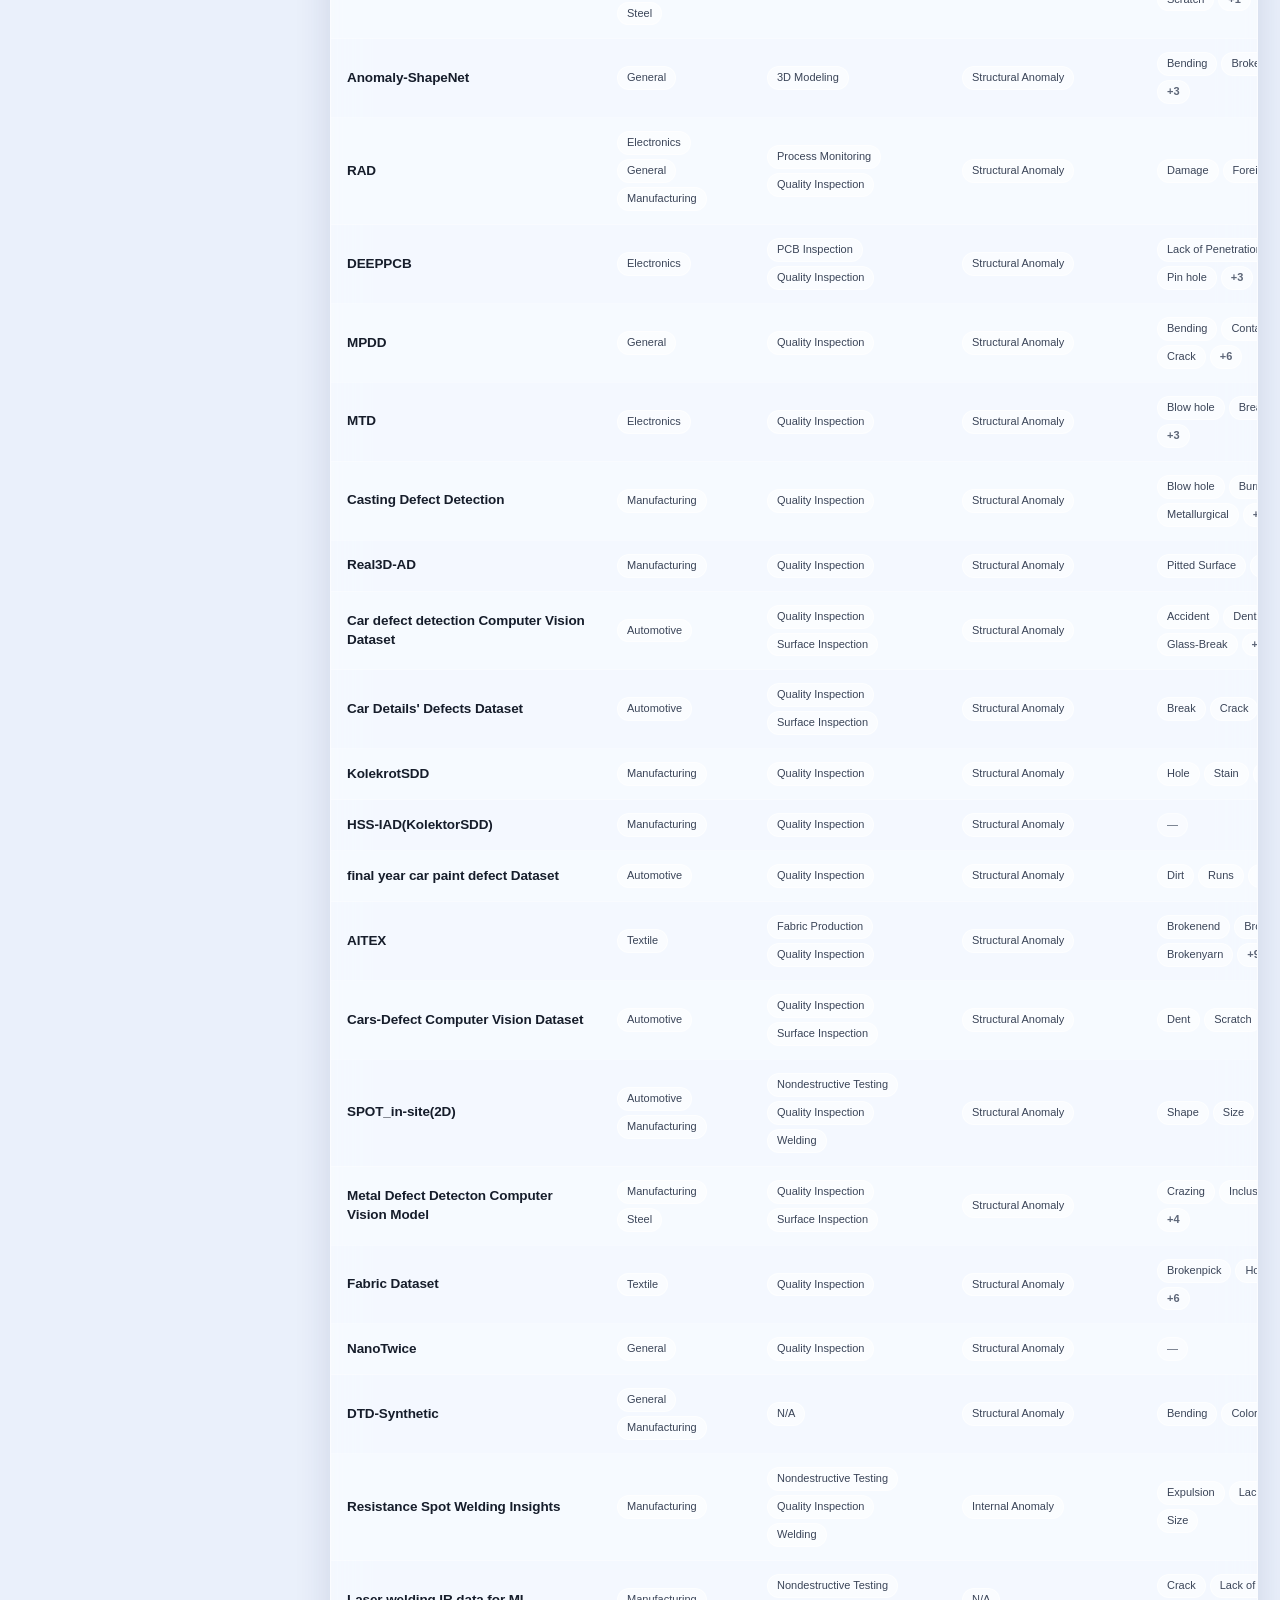
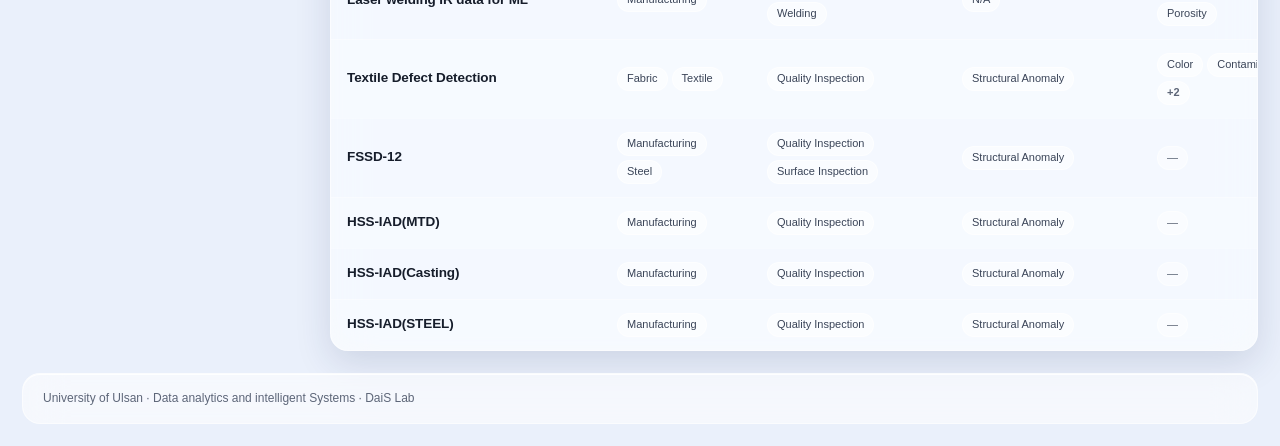
==== commit e5e308d1: "feat: 표 가로 드래그 스크롤 + 칩 한 줄 유지 (좁은 화면 가독성) 좁은 화면에서 칸이 쪼그라들며 칩 글자가 줄바꿈되던 문제 해결: - `.cell-chips .chip {" ====
--- a/standalone.html
+++ b/standalone.html
@@ -310,13 +310,16 @@
 /* ---------------- 표 ---------------- */
 .table-wrap {
   overflow-x: auto; border-radius: var(--radius);
+  cursor: grab;   /* 좌우 드래그로 가로 스크롤 */
   background: var(--glass-bg);
   -webkit-backdrop-filter: blur(var(--blur)) saturate(var(--sat));
   backdrop-filter: blur(var(--blur)) saturate(var(--sat));
   border: 1px solid var(--glass-brd);
   box-shadow: var(--glass-shadow), inset 0 1px 0 var(--glass-rim);
 }
-table { border-collapse: collapse; width: 100%; font-size: 13px; table-layout: fixed; min-width: 880px; }
+.table-wrap.dragging { cursor: grabbing; user-select: none; }
+/* 칸이 쪼그라들어 칩 글자가 줄바꿈되지 않도록 충분한 최소 폭 — 좁으면 .table-wrap이 가로 스크롤 */
+table { border-collapse: collapse; width: 100%; font-size: 13px; table-layout: fixed; min-width: 1500px; }
 thead th {
   text-align: left; padding: 12px 14px; color: var(--text-dim); font-weight: 700; white-space: nowrap;
   background: var(--glass-bg-strong);
@@ -337,10 +340,8 @@
 tbody tr:hover .ds-name { color: var(--accent); }
 tbody tr:hover .ds-name::after { content: " ›"; color: var(--accent); font-weight: 700; }
 
-/* 칩 컨테이너는 칸 너비를 넘지 않게(고정 레이아웃에서 옆 칸 침범 방지) */
+/* 칩 컨테이너는 칸 너비를 넘지 않게(여러 칩은 칸 안에서 줄바꿈, 칩 글자 자체는 한 줄 유지) */
 .cell-chips { display: flex; flex-wrap: wrap; gap: 4px; max-width: 100%; min-width: 0; }
-/* 긴 칩('Structural Anomaly' 등)은 칸 안에서 줄바꿈 — 옆 칸으로 넘치지 않도록 */
-.cell-chips .chip { white-space: normal; }
 
 /* ---------------- 칩 ---------------- */
 .chip {
@@ -5433,7 +5434,34 @@
     tb.appendChild(tr);
   });
   table.appendChild(tb); wrap.appendChild(table);
+  enableDragScroll(wrap);
   return wrap;
+}
+
+/* 표를 마우스 좌우 드래그로 가로 스크롤 — 좁은 화면에서 칸 쪼그라듦 없이 밀어서 보기 */
+function enableDragScroll(wrap) {
+  let down = false, startX = 0, startLeft = 0, moved = false;
+  wrap.addEventListener("pointerdown", e => {
+    if (e.pointerType !== "mouse" || e.button !== 0) return;  // 마우스 좌클릭만(터치패드/터치는 native 스크롤)
+    down = true; moved = false; startX = e.clientX; startLeft = wrap.scrollLeft;
+    wrap.classList.add("dragging");
+    try { wrap.setPointerCapture(e.pointerId); } catch (_) {}
+  });
+  wrap.addEventListener("pointermove", e => {
+    if (!down) return;
+    const dx = e.clientX - startX;
+    if (Math.abs(dx) > 4) moved = true;          // 4px 넘게 움직이면 '드래그'로 간주
+    wrap.scrollLeft = startLeft - dx;
+  });
+  const end = e => {
+    if (!down) return;
+    down = false; wrap.classList.remove("dragging");
+    try { wrap.releasePointerCapture(e.pointerId); } catch (_) {}
+  };
+  wrap.addEventListener("pointerup", end);
+  wrap.addEventListener("pointercancel", end);
+  // 드래그였으면 뒤따르는 click을 막아 행 상세 모달이 열리지 않게(캡처 단계에서 차단)
+  wrap.addEventListener("click", e => { if (moved) { e.stopPropagation(); moved = false; } }, true);
 }
 
 function renderCards(rows) {
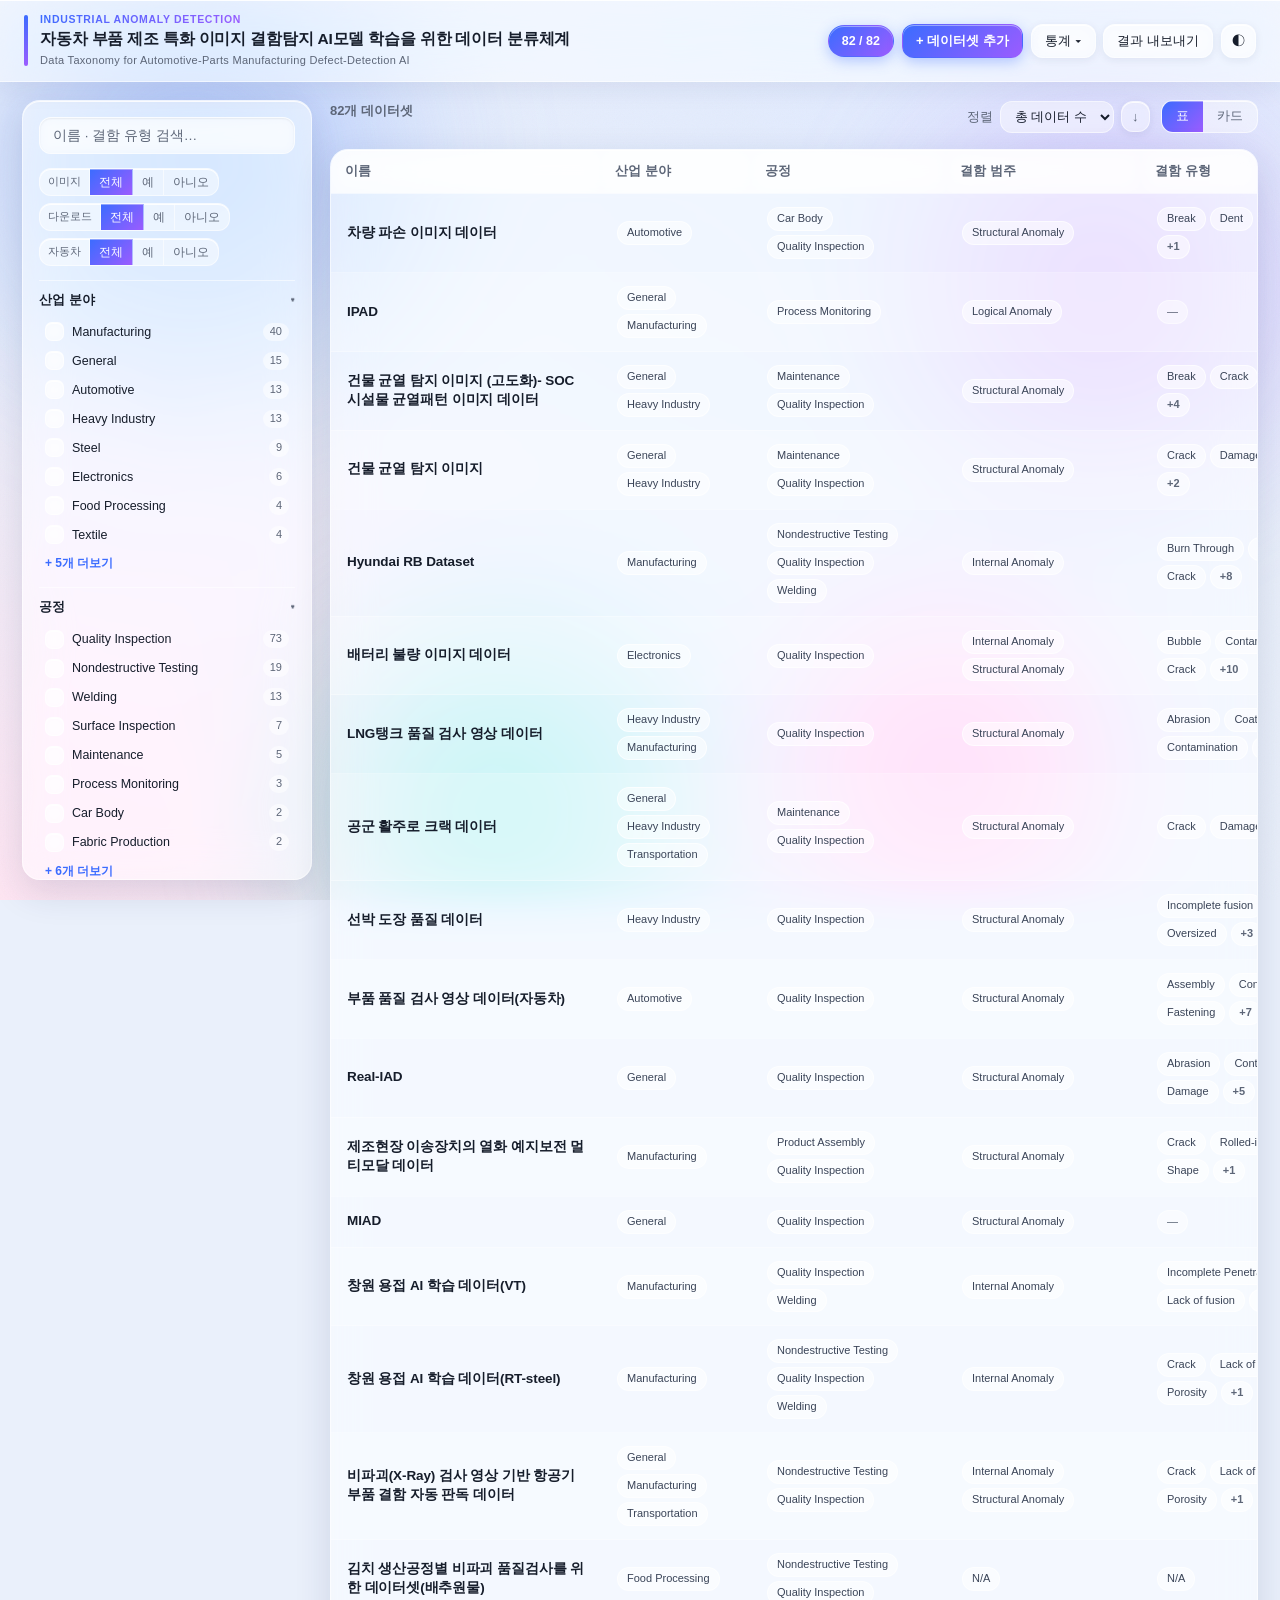
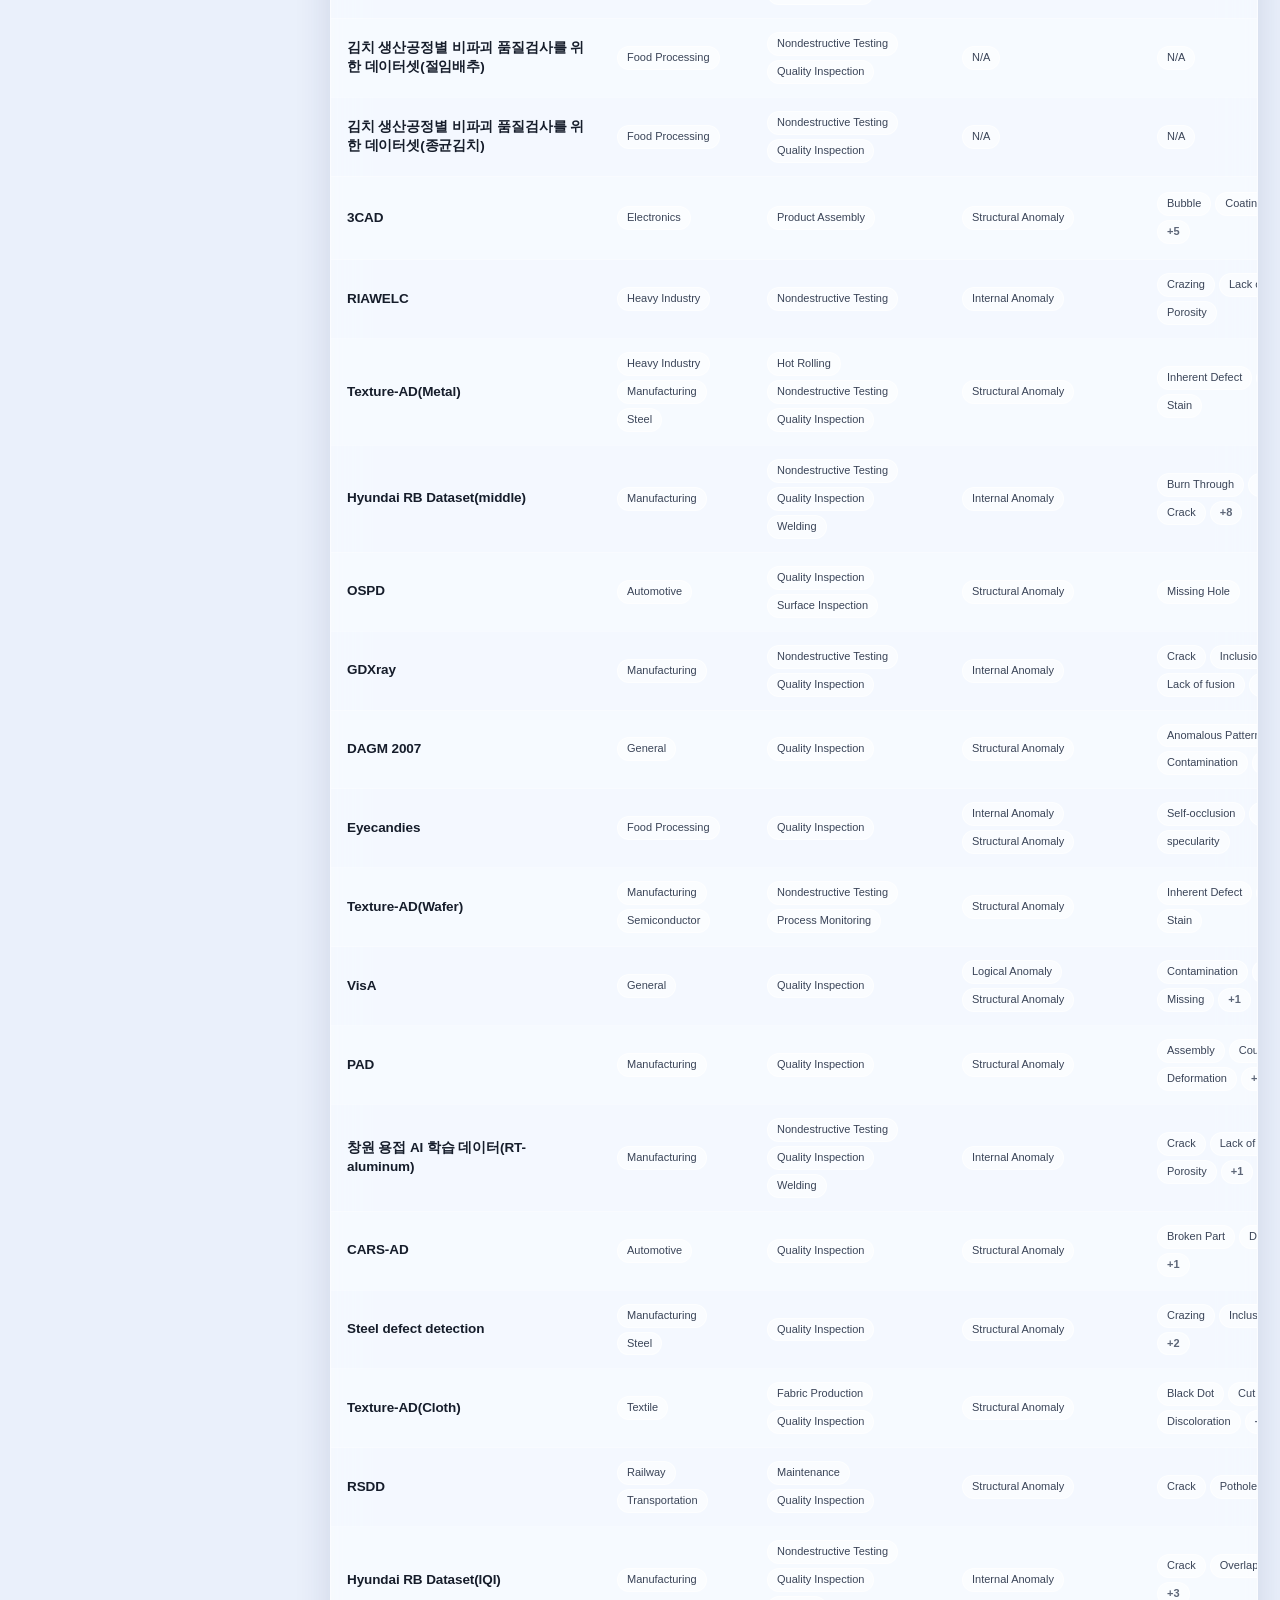
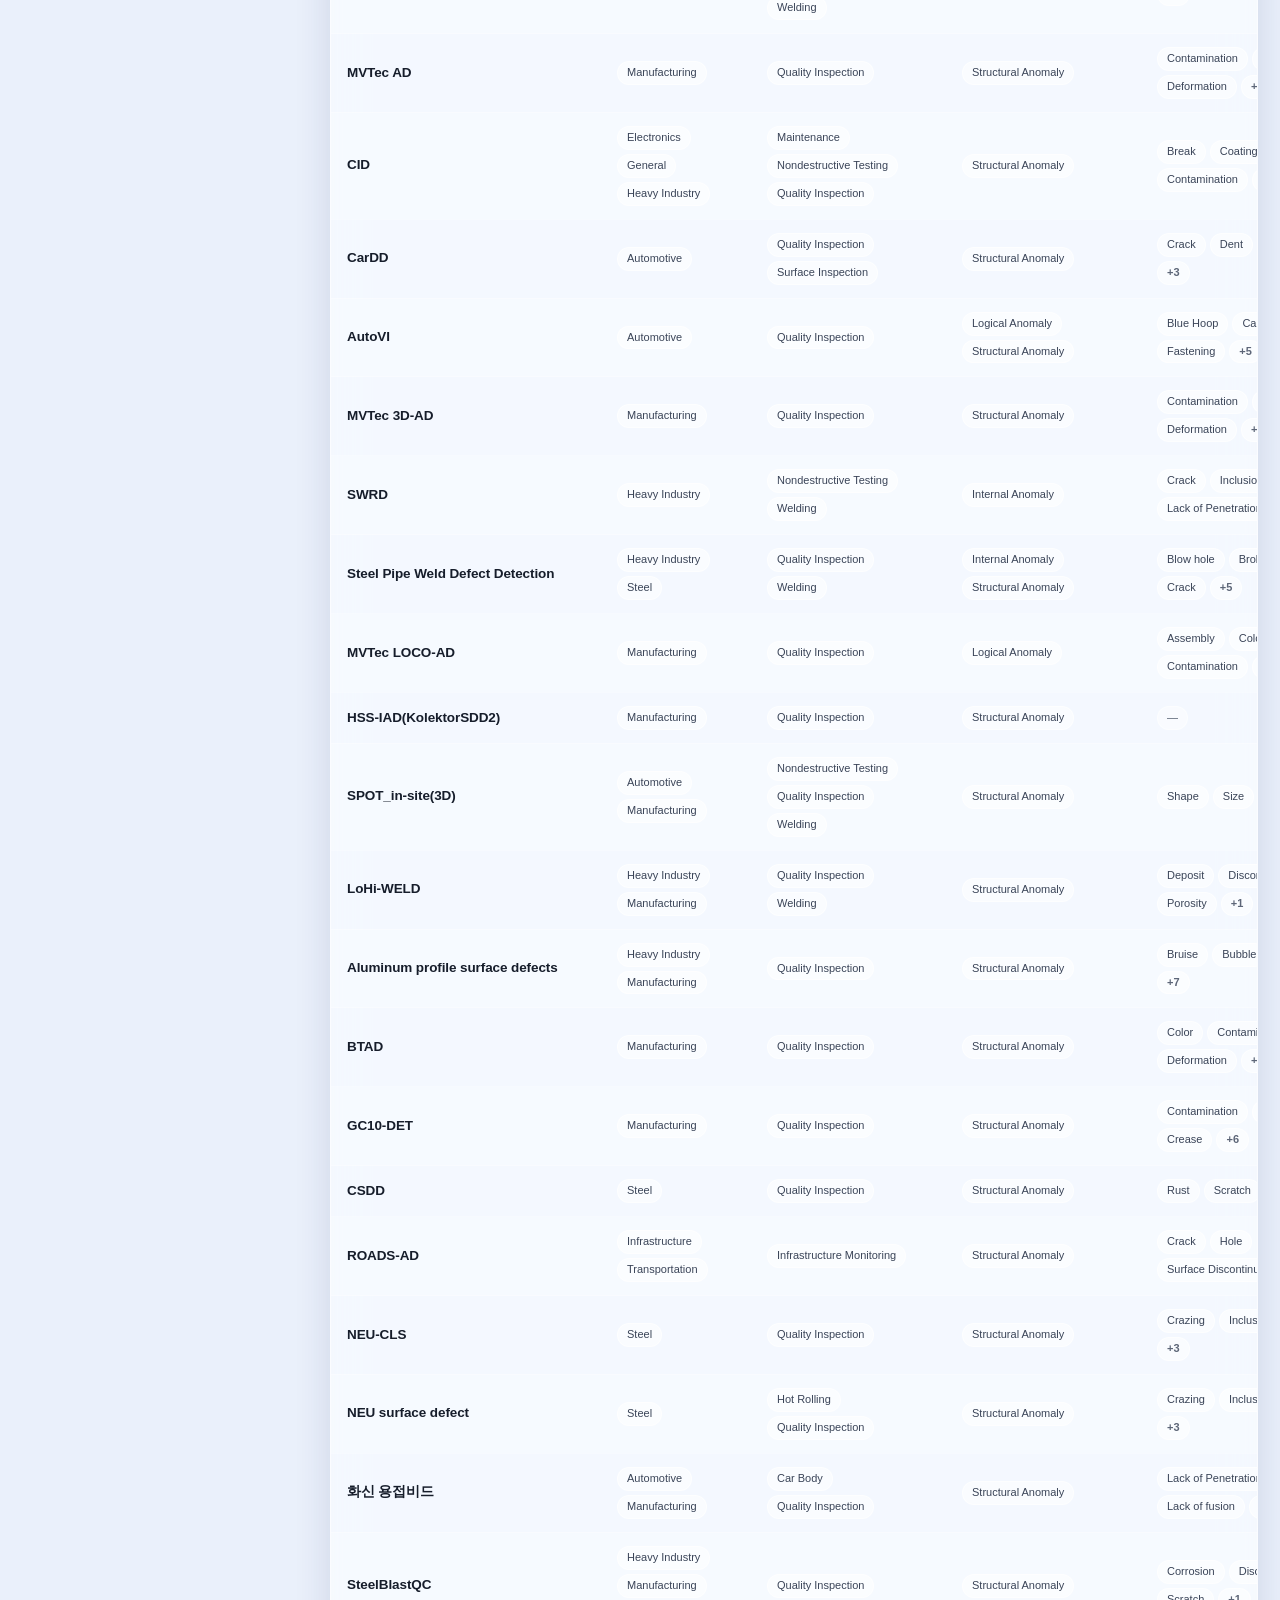
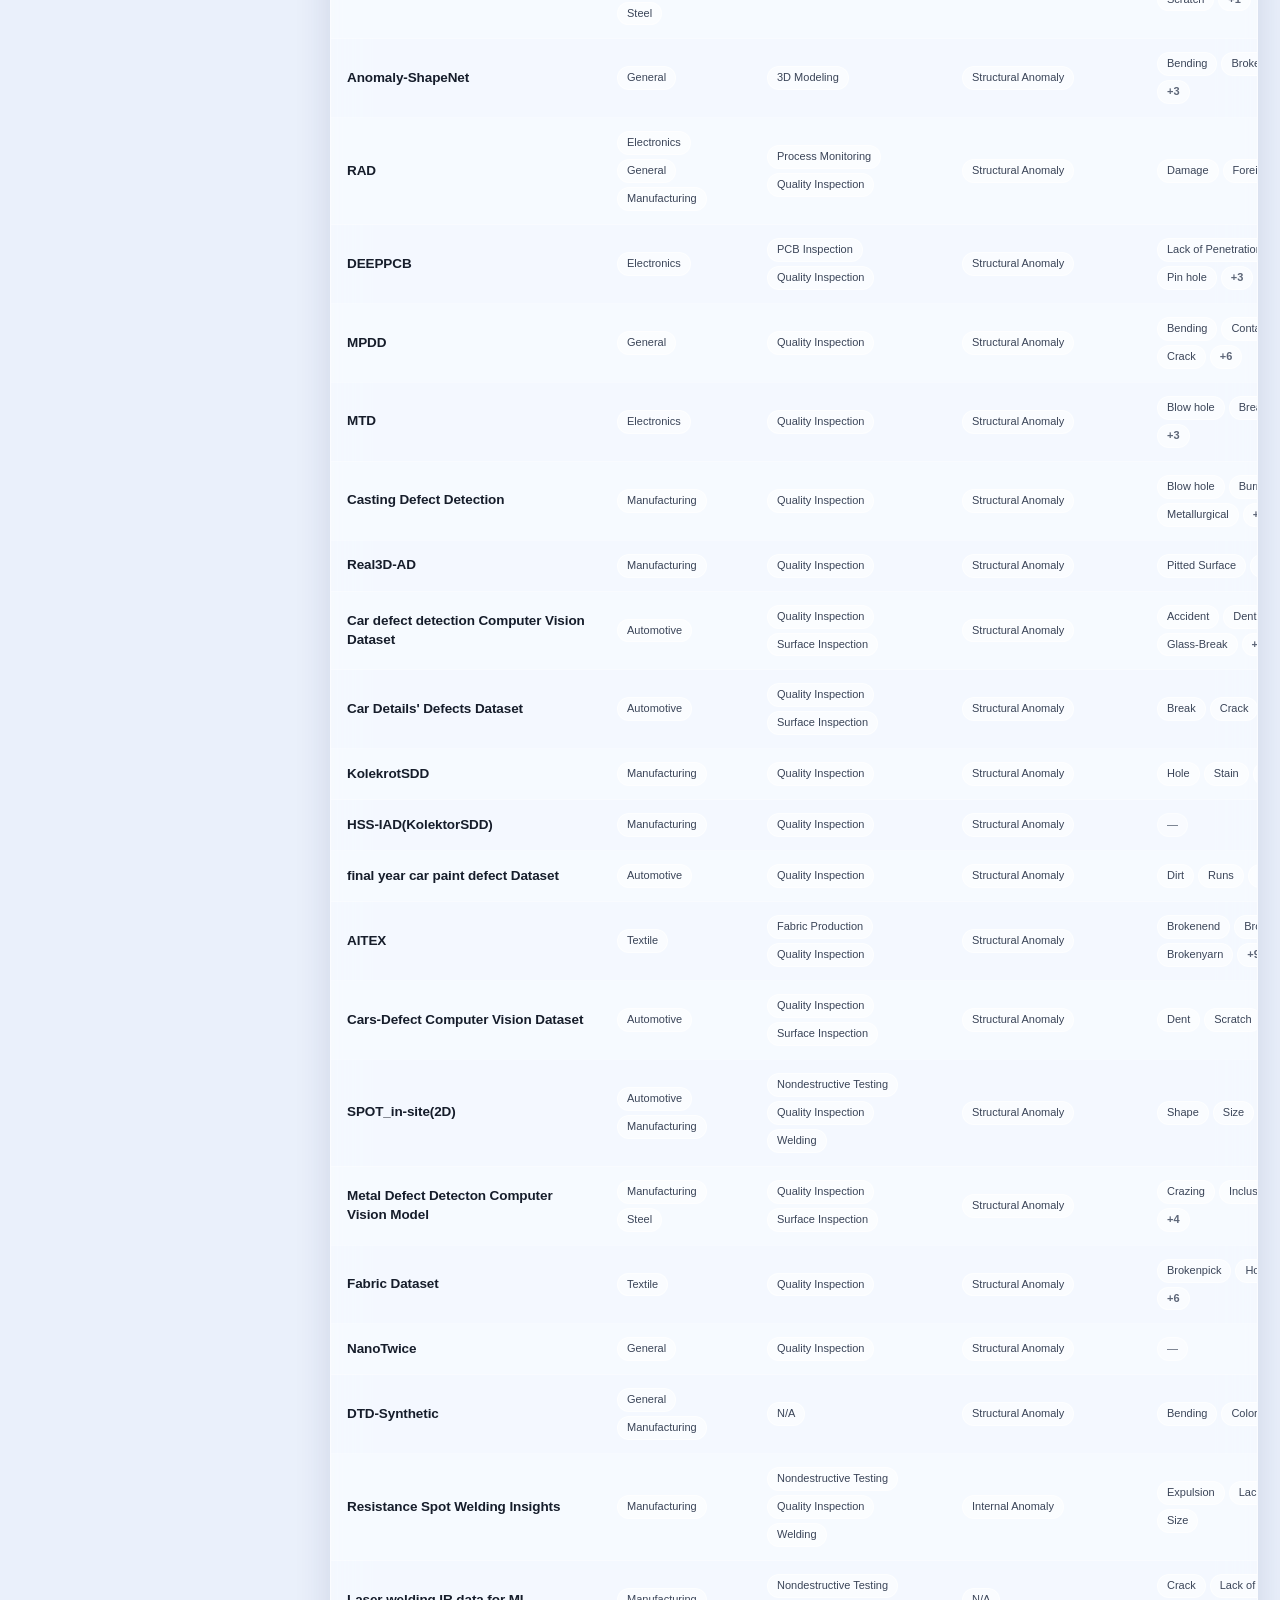
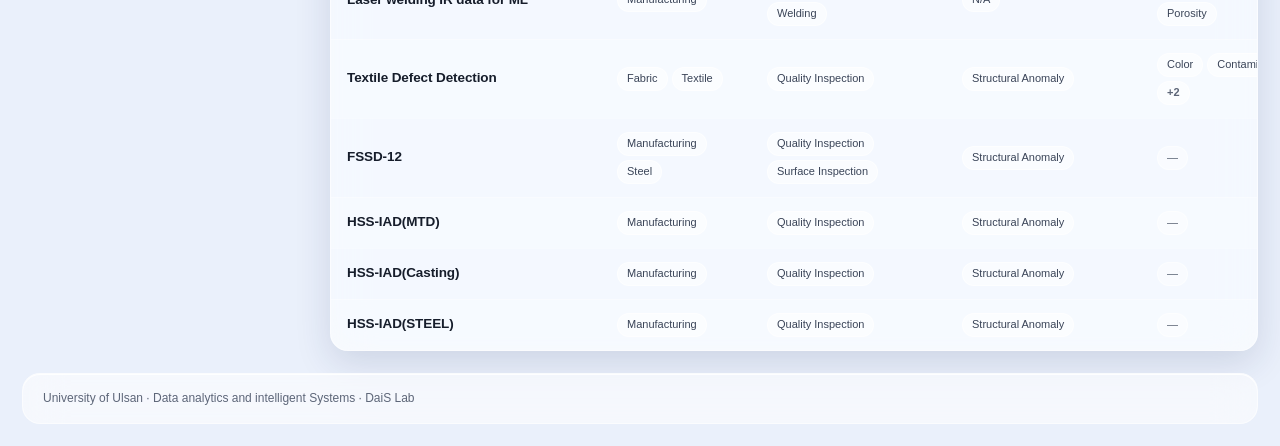
==== commit 0c570b40: "fix: 행 클릭 시 상세 모달이 안 열리던 회귀 수정 PR #16의 표 드래그 스크롤에서 `setPointerCapture`가 자식 행(tr)의 click 이벤트를 캡처 요소로 " ====
--- a/standalone.html
+++ b/standalone.html
@@ -5438,30 +5438,24 @@
   return wrap;
 }
 
-/* 표를 마우스 좌우 드래그로 가로 스크롤 — 좁은 화면에서 칸 쪼그라듦 없이 밀어서 보기 */
+/* 표를 마우스 좌우 드래그로 가로 스크롤 — 좁은 화면에서 칸 쪼그라듦 없이 밀어서 보기.
+   ⚠️ setPointerCapture는 자식 행의 click을 가로채 모달을 막으므로 사용하지 않음.
+   마우스 이벤트 기반 + window mouseup으로 안전하게 처리. */
 function enableDragScroll(wrap) {
   let down = false, startX = 0, startLeft = 0, moved = false;
-  wrap.addEventListener("pointerdown", e => {
-    if (e.pointerType !== "mouse" || e.button !== 0) return;  // 마우스 좌클릭만(터치패드/터치는 native 스크롤)
-    down = true; moved = false; startX = e.clientX; startLeft = wrap.scrollLeft;
-    wrap.classList.add("dragging");
-    try { wrap.setPointerCapture(e.pointerId); } catch (_) {}
+  wrap.addEventListener("mousedown", e => {
+    if (e.button !== 0) return;                  // 좌클릭만
+    down = true; moved = false; startX = e.pageX; startLeft = wrap.scrollLeft;
   });
-  wrap.addEventListener("pointermove", e => {
+  wrap.addEventListener("mousemove", e => {
     if (!down) return;
-    const dx = e.clientX - startX;
-    if (Math.abs(dx) > 4) moved = true;          // 4px 넘게 움직이면 '드래그'로 간주
-    wrap.scrollLeft = startLeft - dx;
+    const dx = e.pageX - startX;
+    if (Math.abs(dx) > 5) { moved = true; wrap.classList.add("dragging"); }  // 5px 초과 시 '드래그'
+    if (moved) { wrap.scrollLeft = startLeft - dx; e.preventDefault(); }
   });
-  const end = e => {
-    if (!down) return;
-    down = false; wrap.classList.remove("dragging");
-    try { wrap.releasePointerCapture(e.pointerId); } catch (_) {}
-  };
-  wrap.addEventListener("pointerup", end);
-  wrap.addEventListener("pointercancel", end);
-  // 드래그였으면 뒤따르는 click을 막아 행 상세 모달이 열리지 않게(캡처 단계에서 차단)
-  wrap.addEventListener("click", e => { if (moved) { e.stopPropagation(); moved = false; } }, true);
+  window.addEventListener("mouseup", () => { down = false; wrap.classList.remove("dragging"); });
+  // 드래그였을 때만 뒤따르는 click을 차단(평범한 클릭은 그대로 통과 → 행 상세 모달 정상)
+  wrap.addEventListener("click", e => { if (moved) { e.stopPropagation(); e.preventDefault(); moved = false; } }, true);
 }
 
 function renderCards(rows) {
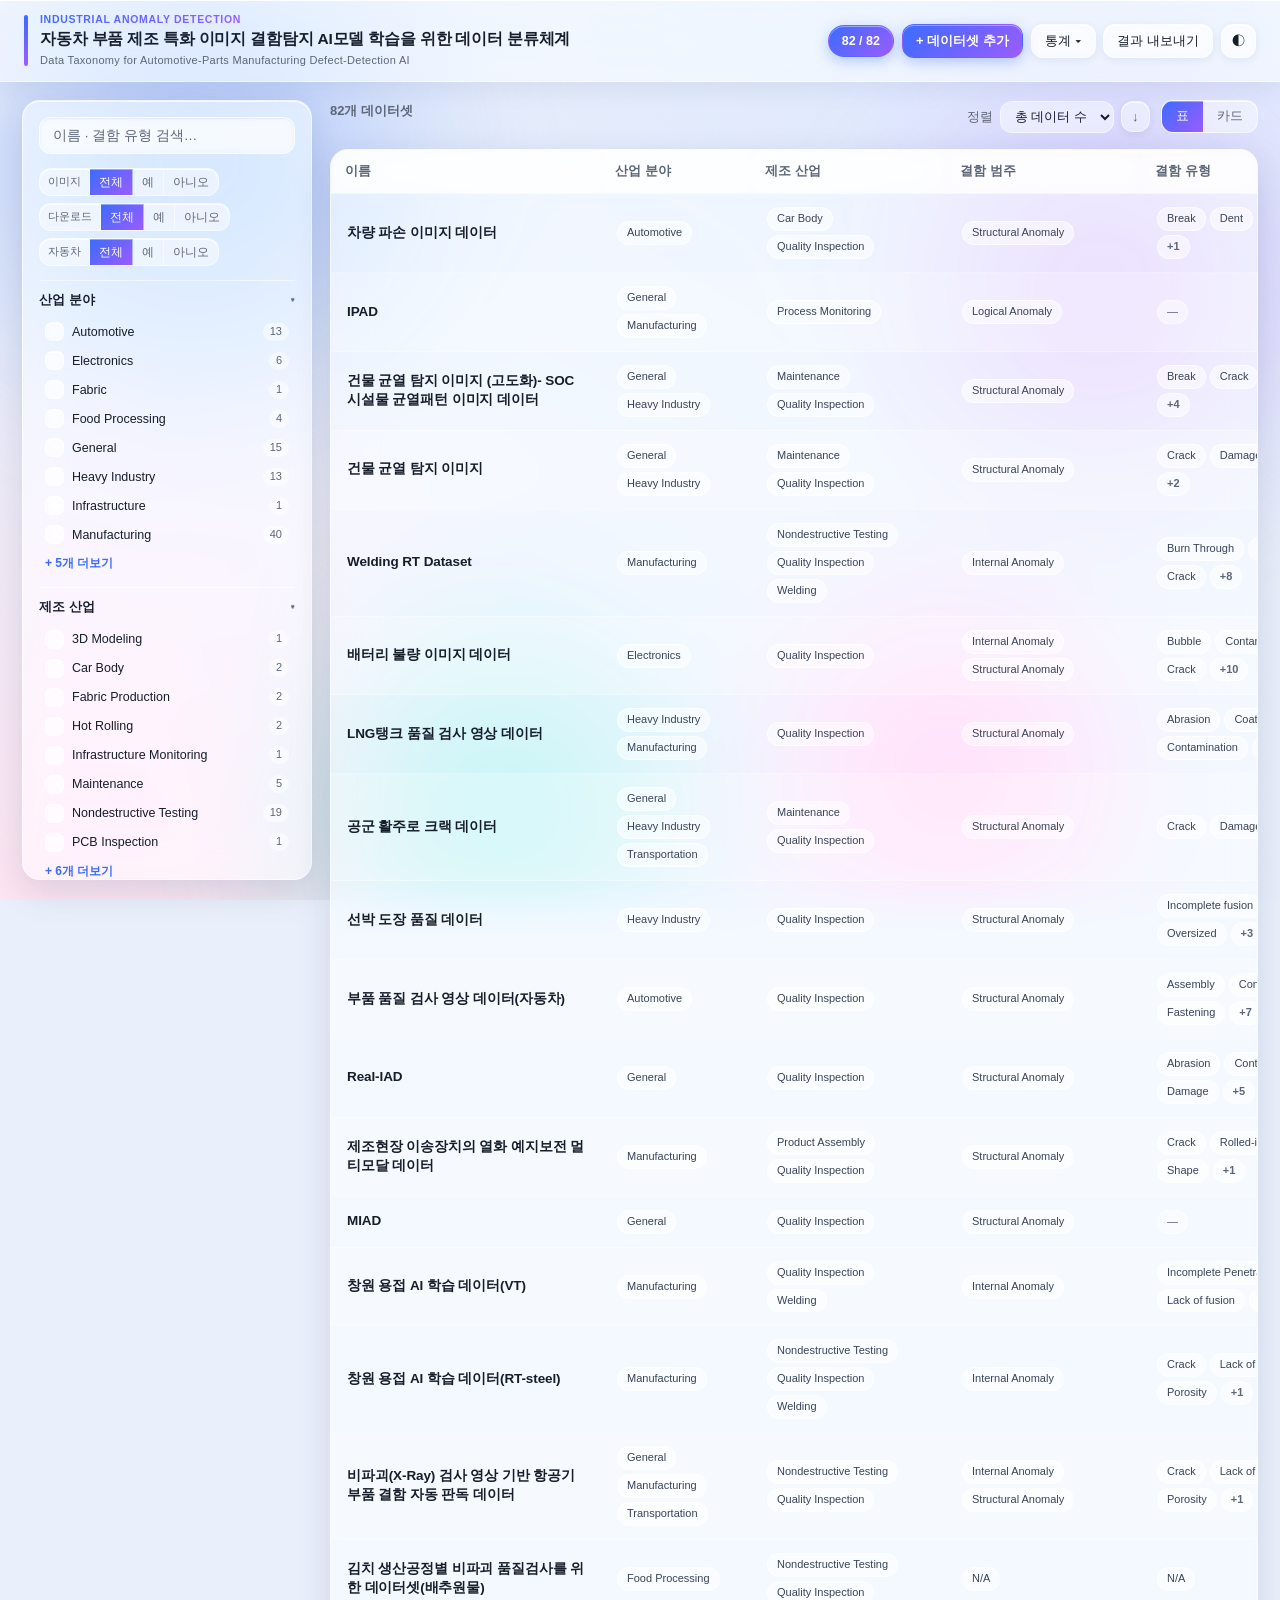
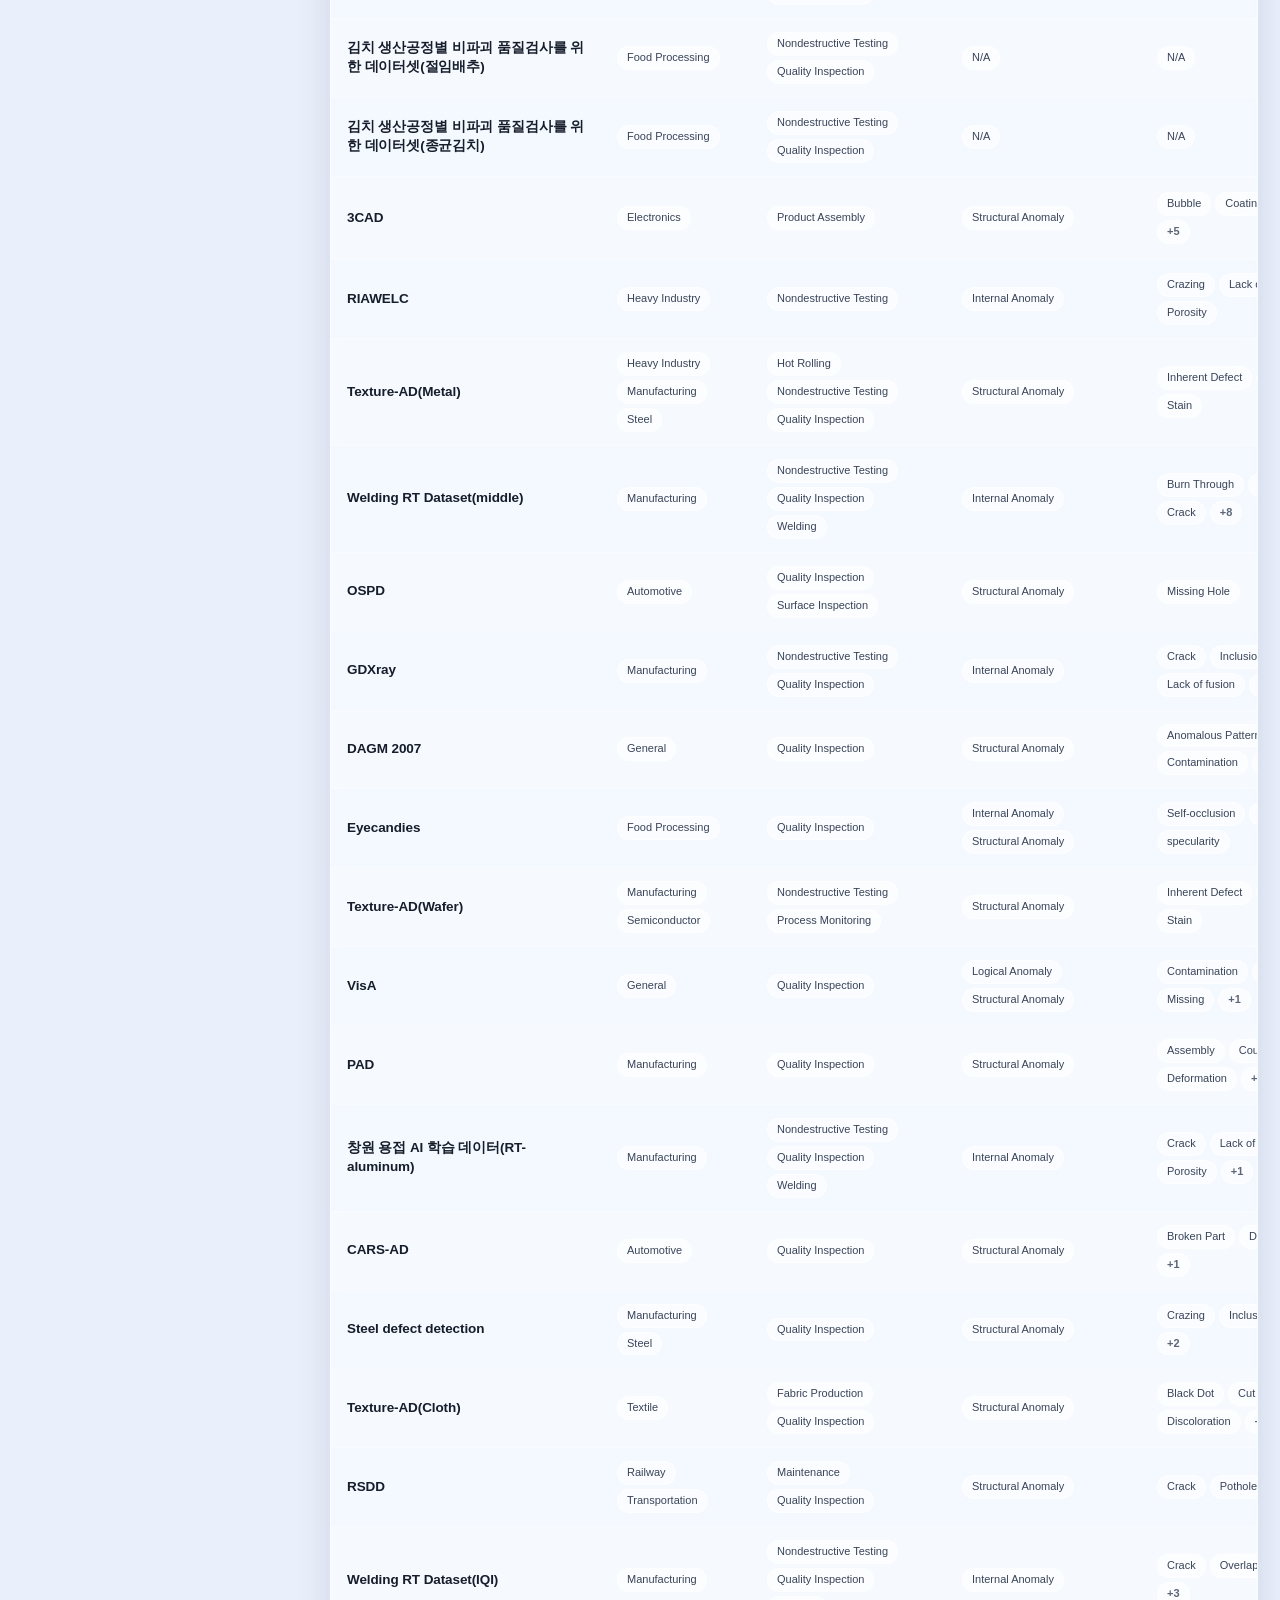
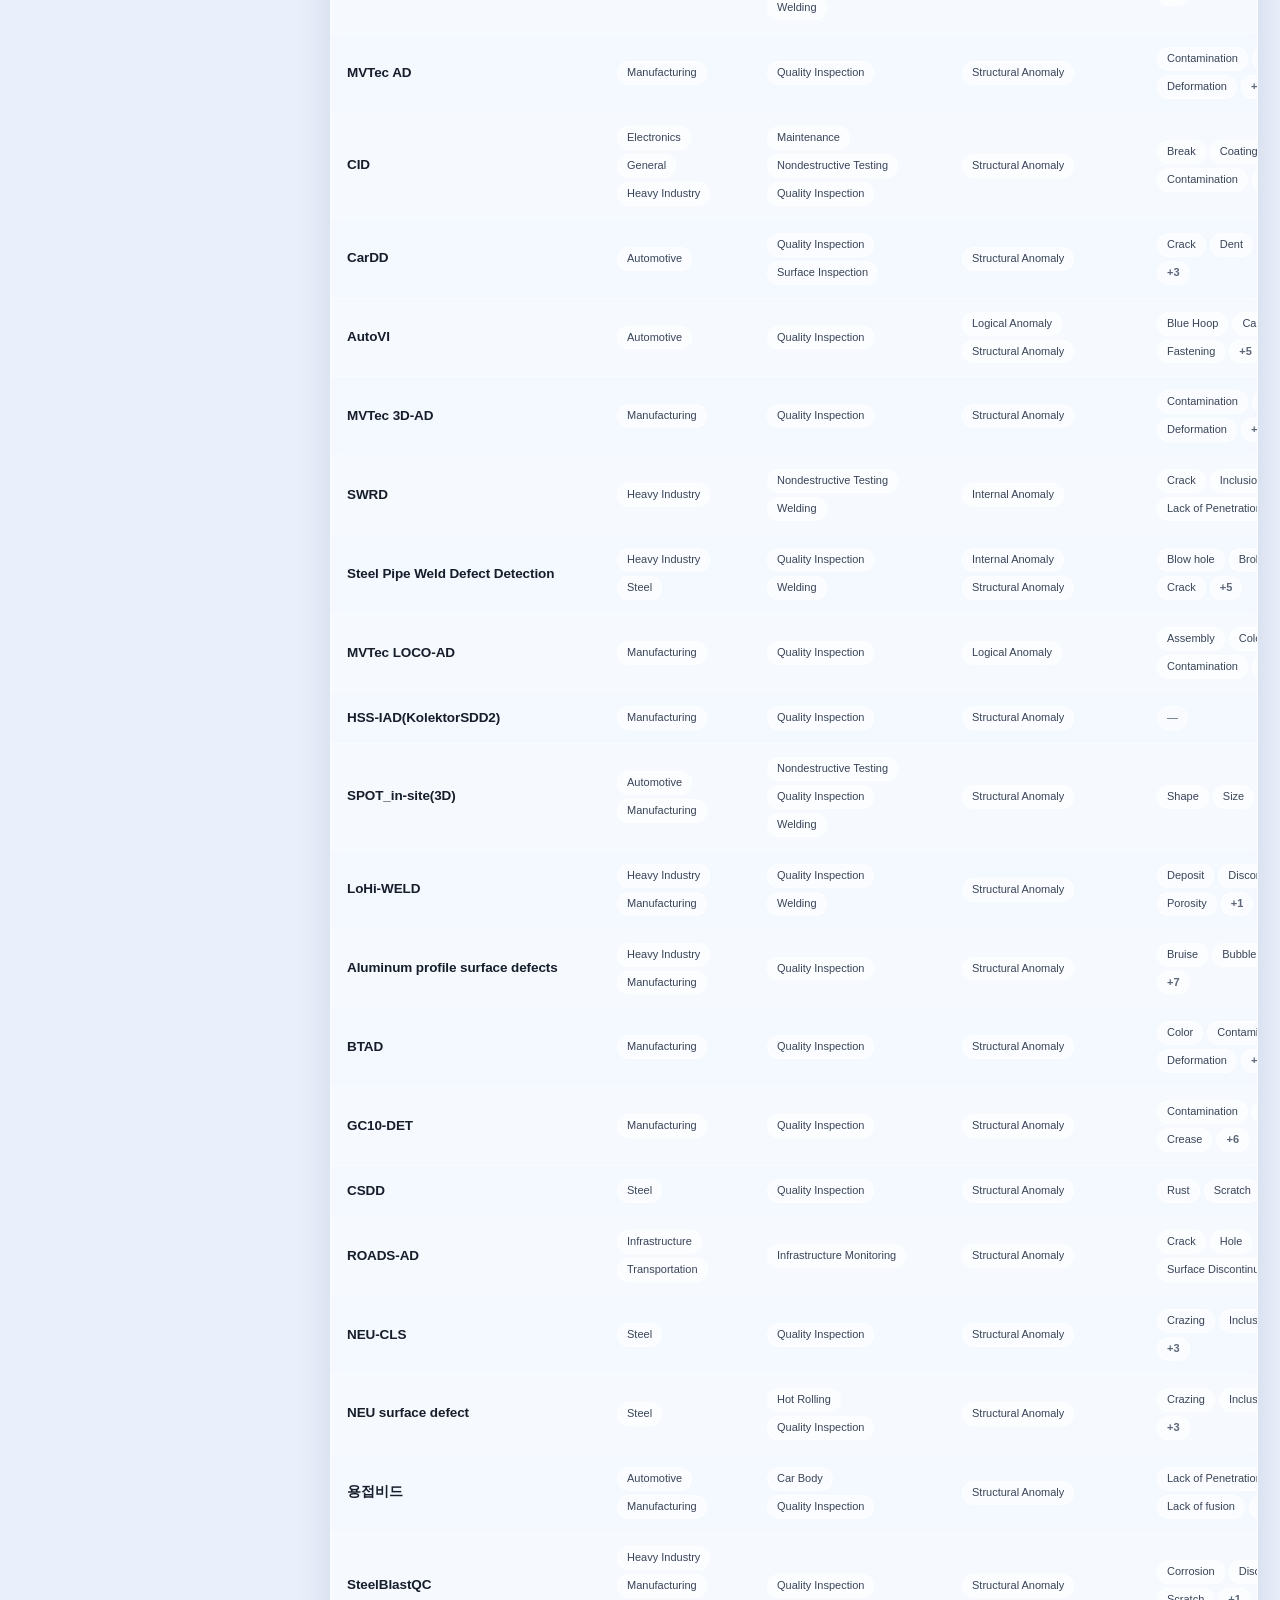
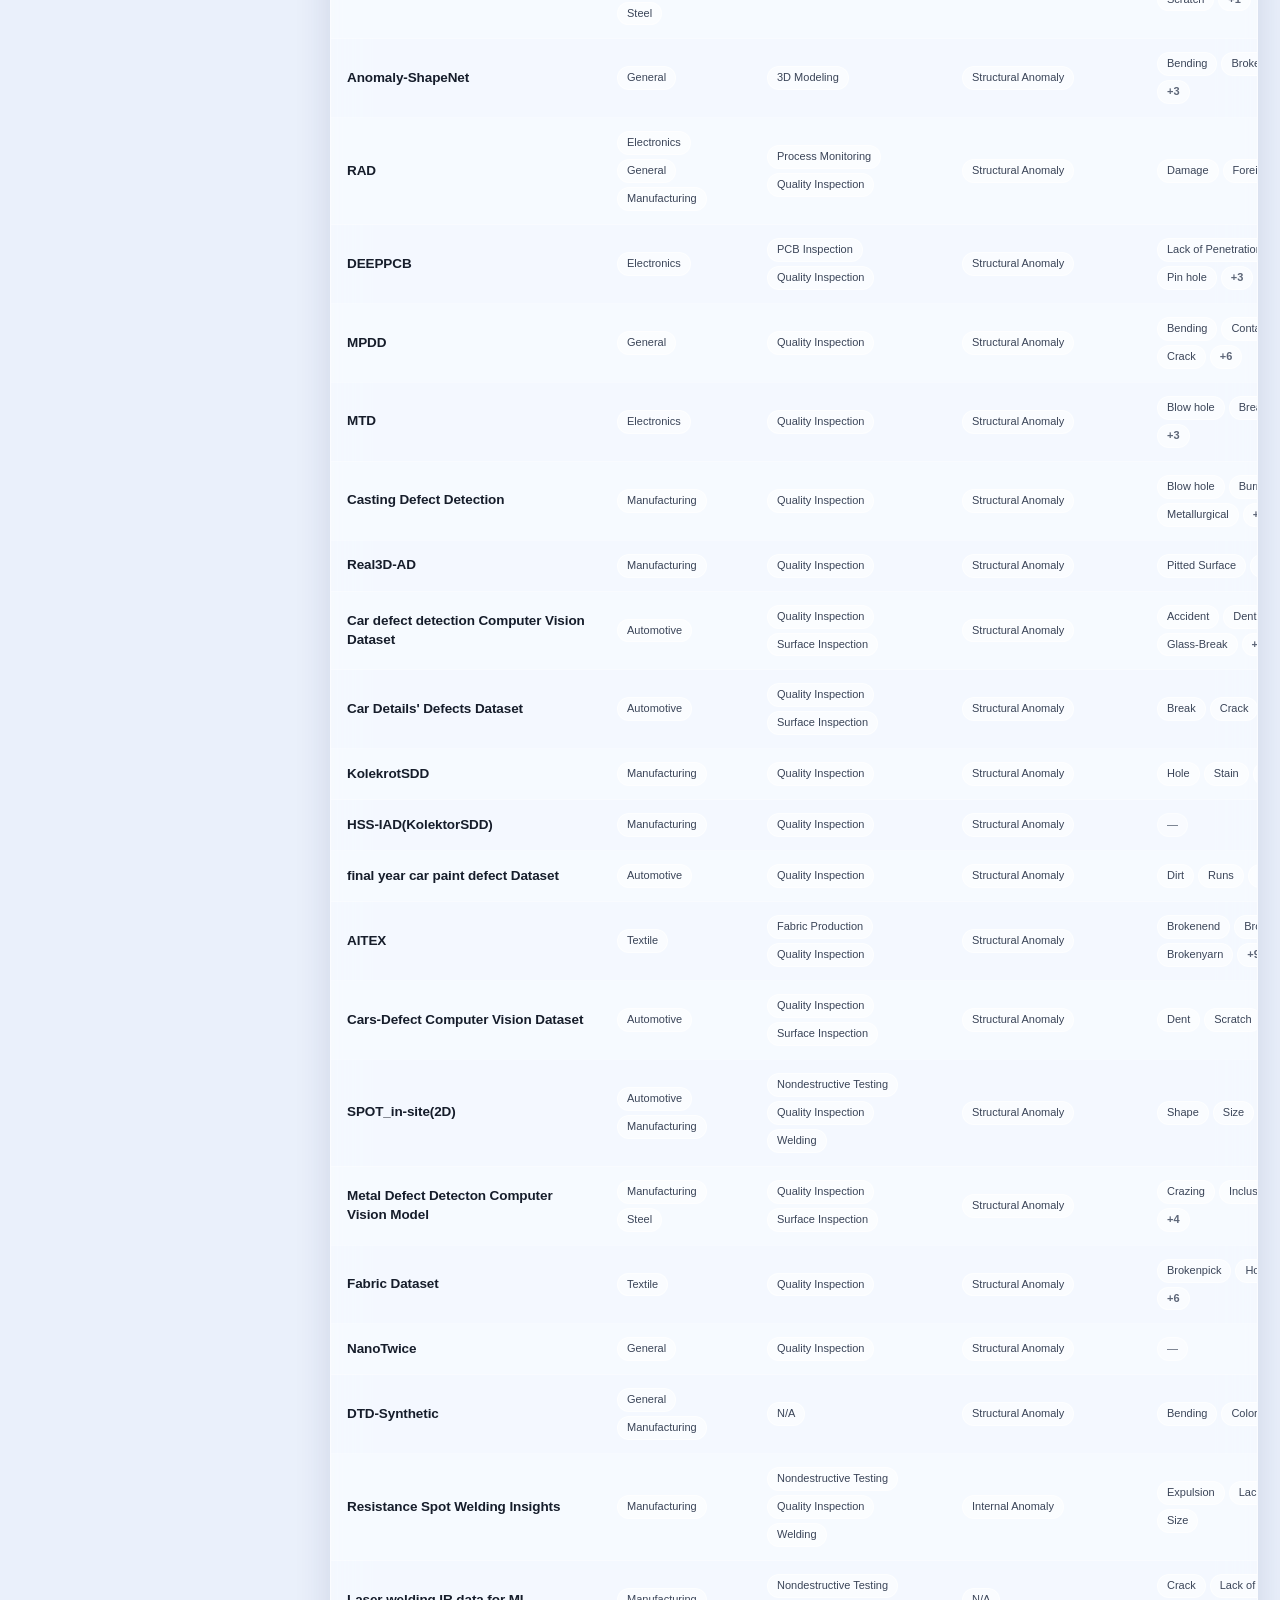
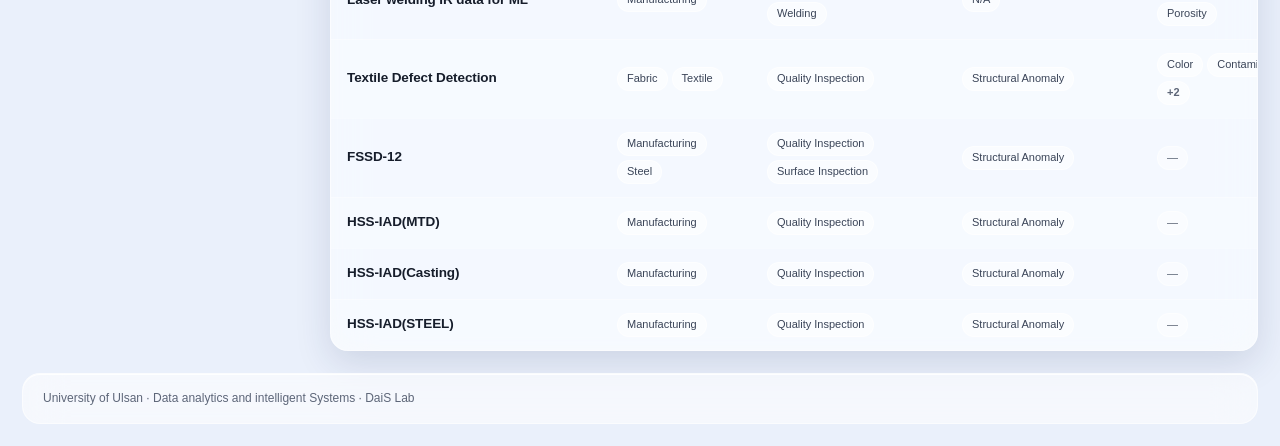
==== commit 8cd62162: "chore: 데이터셋 이름 익명화 (H사 RB→Welding RT, H사 용접비드→용접비드) - H사 RB Dataset 3종 → Welding RT Dataset (middle/" ====
--- a/standalone.html
+++ b/standalone.html
@@ -1033,9 +1033,7 @@
   "Material Domain": [
    "Multi-material"
   ],
-  "Model DB": [
-   "제목 없음 (https://app.notion.com/p/276b7e86a5bd80ca8a32caa49d059621?pvs=21)"
-  ],
+  "Model DB": [],
   "Normal": 1799,
   "Process Domain": [
    "Quality Inspection"
@@ -2547,7 +2545,7 @@
   "description": ""
  },
  {
-  "Name": "Hyundai RB Dataset",
+  "Name": "Welding RT Dataset",
   "AI based Defect Type": [
    "Burn Through",
    "Contamination",
@@ -2608,7 +2606,7 @@
   "description": ""
  },
  {
-  "Name": "Hyundai RB Dataset(middle)",
+  "Name": "Welding RT Dataset(middle)",
   "AI based Defect Type": [
    "Burn Through",
    "Contamination",
@@ -2667,7 +2665,7 @@
   "description": ""
  },
  {
-  "Name": "Hyundai RB Dataset(IQI)",
+  "Name": "Welding RT Dataset(IQI)",
   "AI based Defect Type": [
    "Crack",
    "Overlap",
@@ -4557,7 +4555,7 @@
   "description": ""
  },
  {
-  "Name": "화신 용접비드",
+  "Name": "용접비드",
   "AI based Defect Type": [
    "Lack of Penetration",
    "Lack of fusion",
@@ -4590,7 +4588,7 @@
   ],
   "Last edited time": "2026년 4월 24일 오후 5:04",
   "License": "N/A",
-  "Link": "https://www.notion.so/2aab7e86a5bd80ad8d81d6e1fe920530?source=copy_link",
+  "Link": "",
   "Material Domain": [
    "Metal"
   ],
@@ -5211,10 +5209,11 @@
 /* 사이드바 패싯 (배열형 멀티값 컬럼) — 라벨은 한국어 */
 /* 사이드바 패싯 — 대표 테이블 컬럼 순서를 앞에 두고, 나머지 필터를 뒤에 */
 const ALL_FACETS = [
-  { key: "Industry Domain",      label: "산업 분야" },
-  { key: "Process Domain",       label: "공정" },
-  { key: "Defect Category",      label: "결함 범주" },
-  { key: "AI based Defect Type", label: "결함 유형" },
+  { key: "Industry Domain",      label: "산업 분야", open: true },
+  { key: "Process Domain",       label: "제조 산업", open: true },
+  { key: "Automotive process",   label: "자동차 공정", open: true },
+  { key: "Defect Category",      label: "결함 범주", open: true },
+  { key: "AI based Defect Type", label: "결함 유형", open: true },
   { key: "Image Modality",       label: "이미지 모달리티" },
   { key: "License",              label: "라이선스" },
   { key: "Task",                 label: "태스크" },
@@ -5244,7 +5243,7 @@
 const COLUMNS = [
   { key: "Name",                 label: "이름",      type: "name",  w: "18%" },
   { key: "Industry Domain",      label: "산업 분야",  type: "chips", w: "10%" },
-  { key: "Process Domain",       label: "공정",      type: "chips", w: "13%" },
+  { key: "Process Domain",       label: "제조 산업",  type: "chips", w: "13%" },
   { key: "Defect Category",      label: "결함 범주",  type: "chips", w: "13%" },
   { key: "AI based Defect Type", label: "결함 유형",  type: "chips", w: "15%" },
   { key: "Image Modality",       label: "모달리티",   type: "chips", w: "7%" },
@@ -5342,15 +5341,18 @@
 
 function buildFacets() {
   const root = $("#facets"); root.innerHTML = "";
-  ALL_FACETS.forEach((f, idx) => {
+  ALL_FACETS.forEach((f) => {
     const counts = facetCounts(f.key);
     const sel = state.facets[f.key];
-    const entries = [...counts.entries()].sort((a, b) => b[1] - a[1] || a[0].localeCompare(b[0]));
+    // 값은 알파벳순 정렬 (카운트와 무관)
+    const entries = [...counts.entries()].sort((a, b) => a[0].localeCompare(b[0]));
     // 선택된 값이 카운트0이어도 보이도록 보강
     sel.forEach(v => { if (!counts.has(v)) entries.push([v, 0]); });
+    // "N/A" 는 카운트와 무관하게 항상 목록 맨 끝으로 (안정 정렬 — 나머지 순서 유지)
+    entries.sort((a, b) => (a[0] === "N/A") - (b[0] === "N/A"));
 
     const det = el("details", "facet");
-    if (idx < 4 || sel.size) det.open = true;
+    if (f.open || sel.size) det.open = true;
     const sum = el("summary");
     sum.appendChild(el("span", null, f.label + (sel.size ? ` · ${sel.size}` : "")));
     sum.appendChild(el("span", "chev", "▸"));
@@ -5528,7 +5530,7 @@
   "Class": "클래스 수", "Total": "총 데이터", "Normal": "정상", "Abnormal": "비정상",
   "Data Source Type": "데이터 생성 방식", "Defect Category": "결함 범주", "Dimension": "차원",
   "Image Modality": "이미지 모달리티", "Industry Domain": "산업 분야", "Material Domain": "소재",
-  "Process Domain": "공정", "Annotation Format": "어노테이션 형식", "Annotation Level": "어노테이션 레벨",
+  "Process Domain": "제조 산업", "Annotation Format": "어노테이션 형식", "Annotation Level": "어노테이션 레벨",
   "Task": "태스크", "Year": "연도", "License": "라이선스", "isImage": "이미지 여부",
   "isDownloadable": "다운로드 가능", "isAutomotive": "자동차 관련", "Automotive process": "자동차 공정",
   "Created time": "생성일", "Last edited time": "최종 수정",
@@ -5632,7 +5634,7 @@
   { key: "Defect Category", label: "결함 범주", type: "multi" },
   { key: "Task", label: "태스크", type: "multi" },
   { key: "Material Domain", label: "소재", type: "multi" },
-  { key: "Process Domain", label: "공정", type: "multi" },
+  { key: "Process Domain", label: "제조 산업", type: "multi" },
   { key: "AI based Defect Type", label: "결함 유형", type: "multi" },
   { key: "Image Modality", label: "이미지 모달리티", type: "multi" },
   { key: "Annotation Format", label: "어노테이션 형식", type: "multi" },
